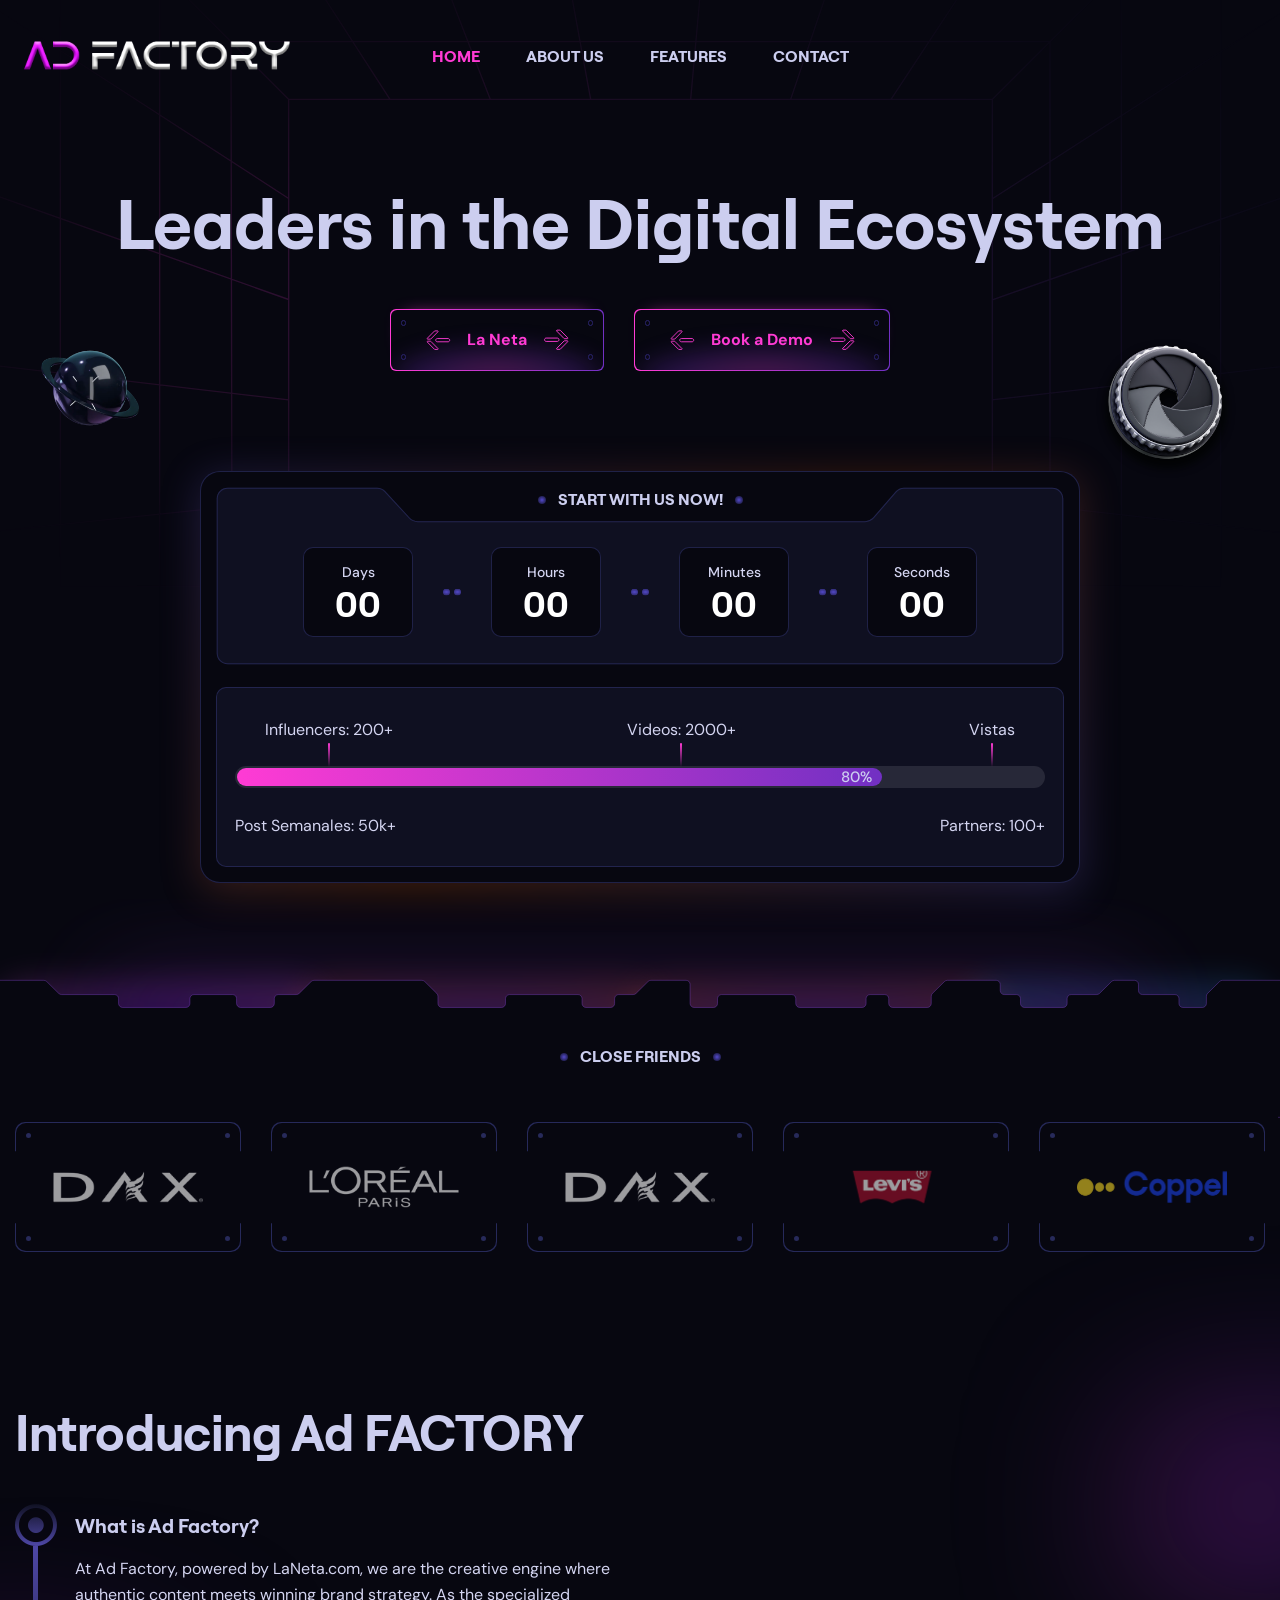
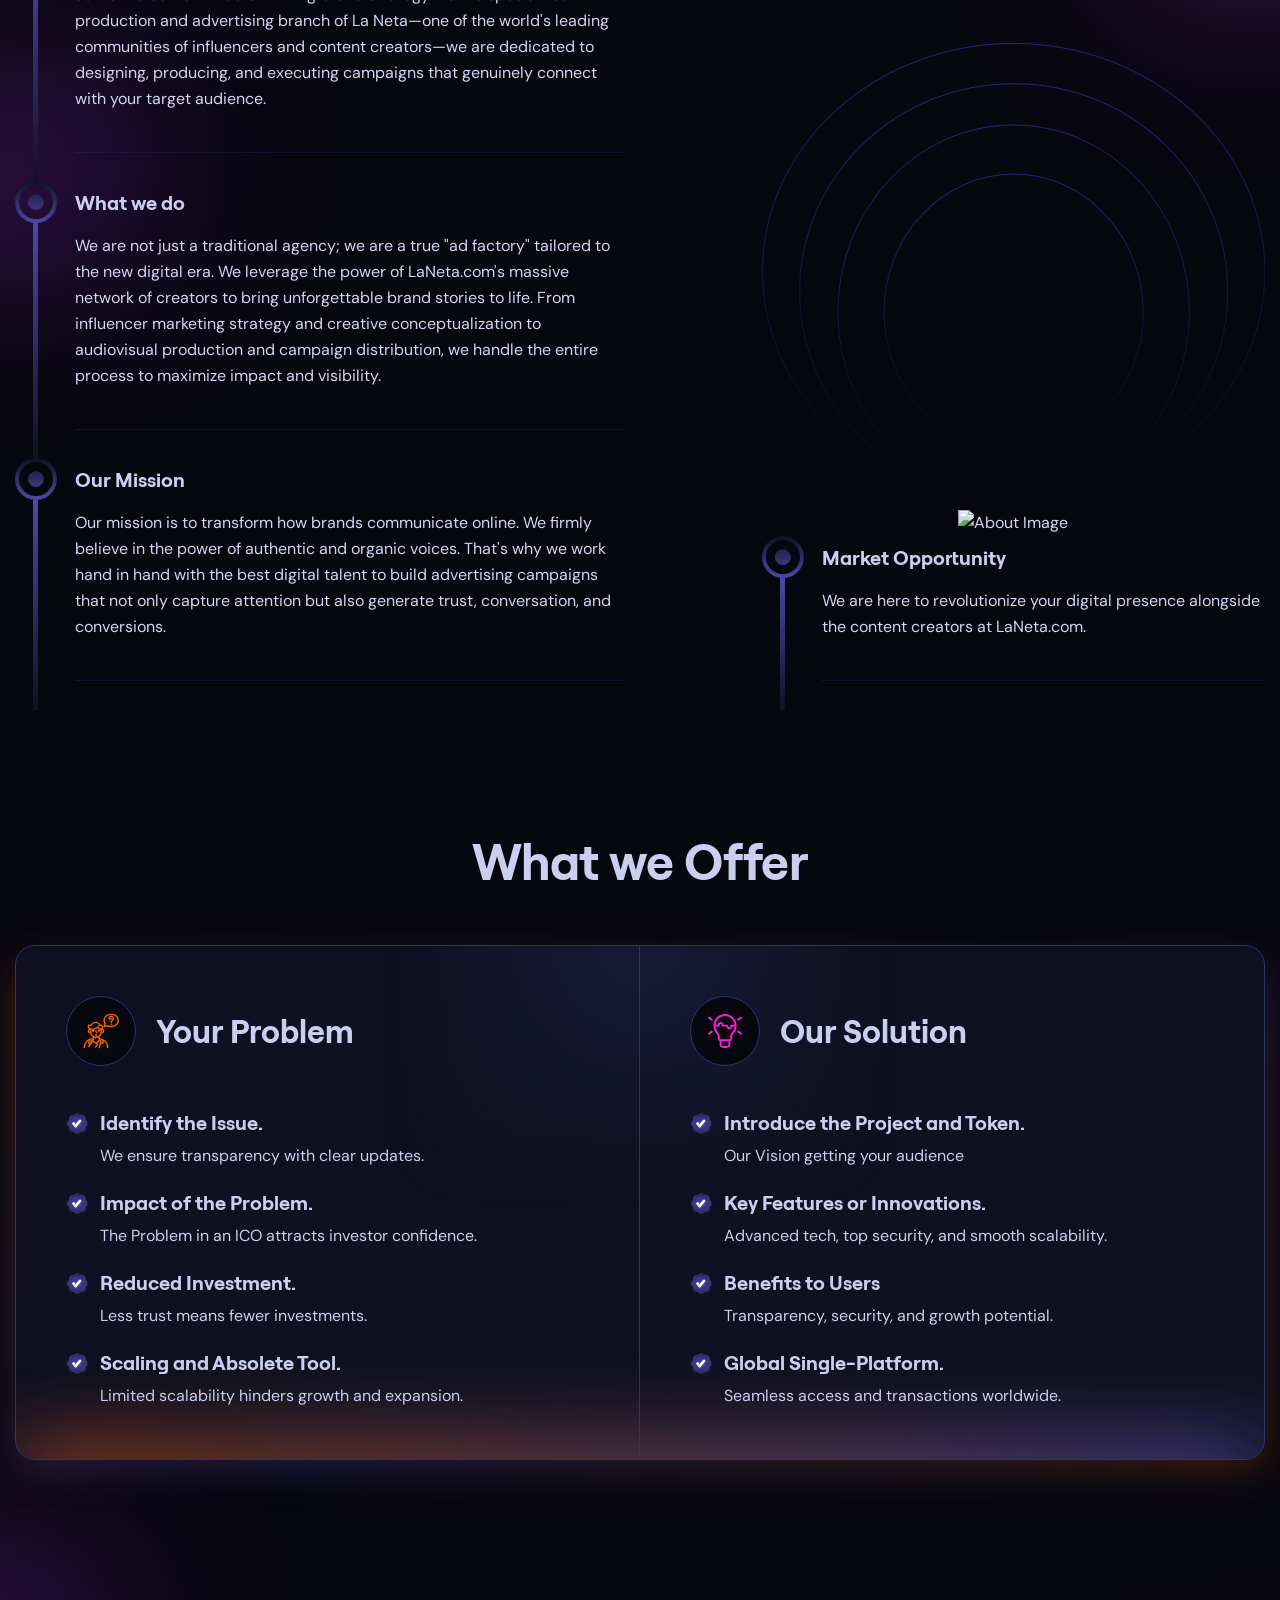
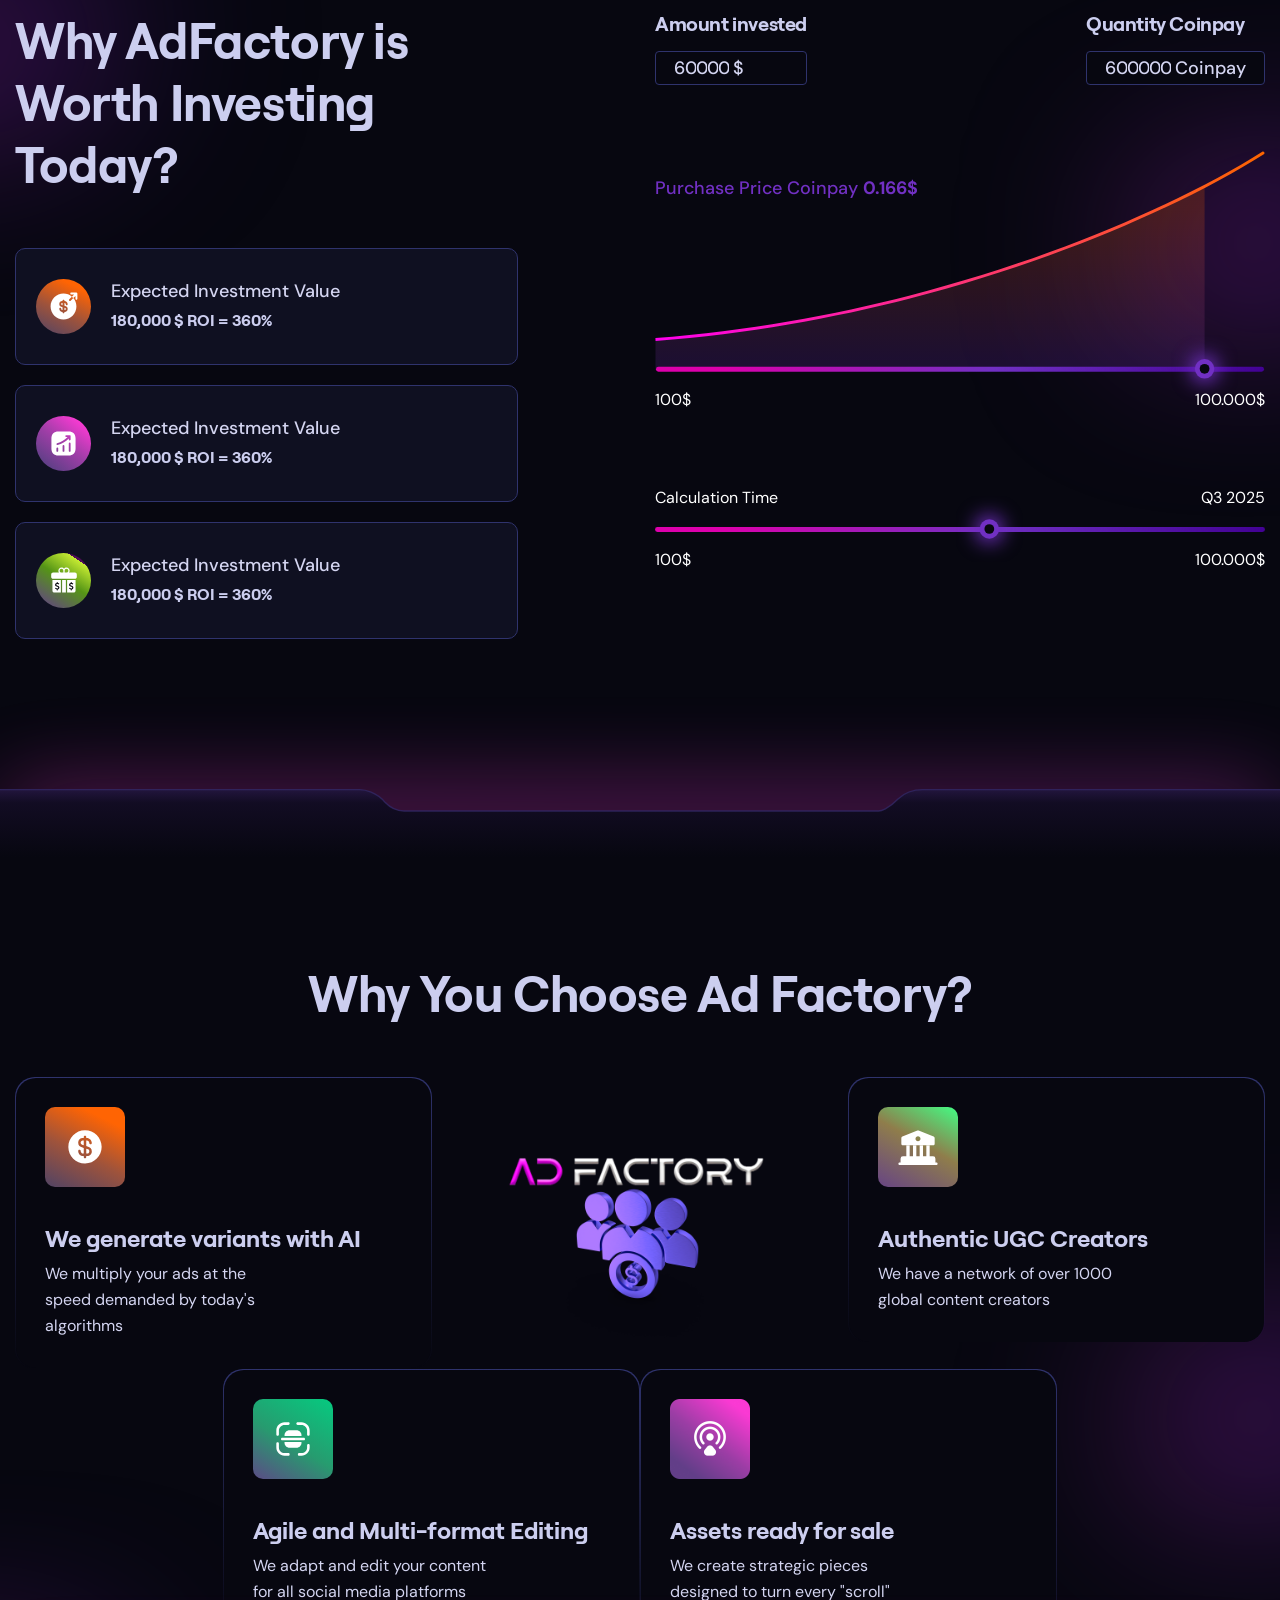
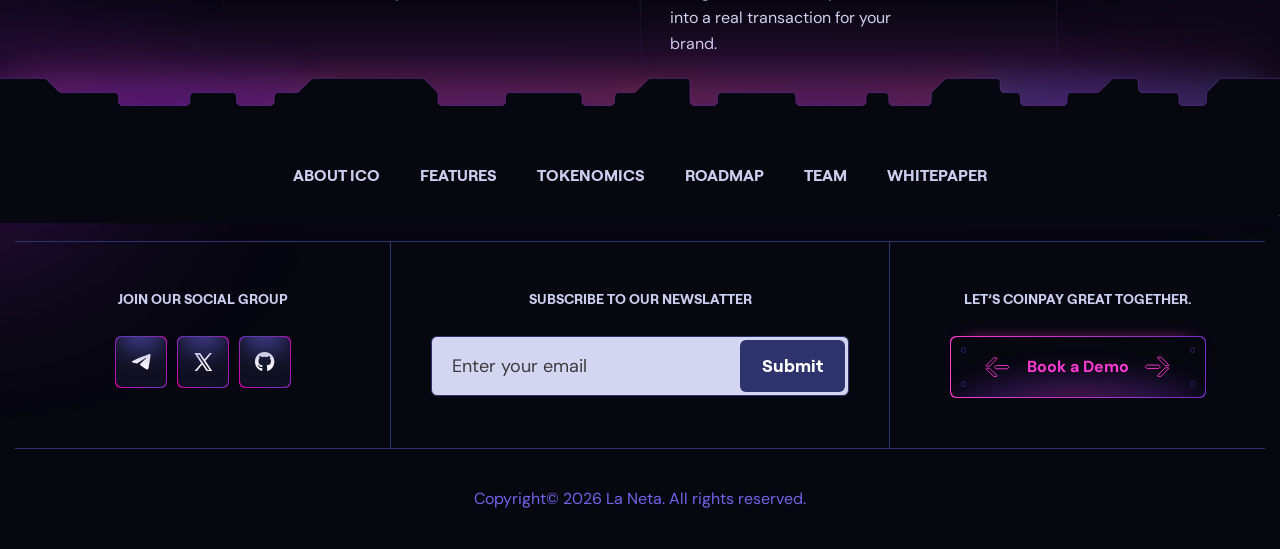
==== index.html @ 51dc80c8 "1.0.1" ====
<!doctype html>
<html lang="en">

<head>

  <meta charset="utf-8">
  <meta name="viewport" content="width=device-width, initial-scale=1, shrink-to-fit=no">
  <meta http-equiv="x-ua-compatible" content="ie=edge">
  <meta name="thumbnail" content="assets/images/ico_template_thumbnail.webp">
  <meta name="description" content="Coinpay - Site Template">
  <meta name="keywords" content="Crypto Currency Bootstrap Site Template">
  <meta name="author" content="xpressbuddy">

  <title>Ad Factory</title>
  <link rel="shortcut icon" href="assets/images/site_logo/favicon_2.svg">

  <!-- Fraimwork - CSS Include -->
  <link rel="stylesheet" type="text/css" href="assets/css/bootstrap.min.css">

  <!-- Icon Font - CSS Include -->
  <link rel="stylesheet" type="text/css" href="assets/css/fontawesome.css">

  <!-- Animation - CSS Include -->
  <link rel="stylesheet" type="text/css" href="assets/css/cursor.css">
  <link rel="stylesheet" type="text/css" href="assets/css/animate.min.css">
  <link rel="stylesheet" type="text/css" href="assets/css/aos.css">

  <!-- Carousel - CSS Include -->
  <link rel="stylesheet" type="text/css" href="assets/css/swiper-bundle.min.css">

  <!-- Video & Image Popup - CSS Include -->
  <link rel="stylesheet" type="text/css" href="assets/css/magnific-popup.min.css">

  <!-- Counter - CSS Include -->
  <link rel="stylesheet" type="text/css" href="assets/css/odometer.min.css">

  <!-- Custom - CSS Include -->
  <link rel="stylesheet" type="text/css" href="assets/css/style.css">

</head>


<body class="index_ico">

  <!-- Body Wrap - Start -->
  <div class="page_wrapper">

    <!-- Back To Top - Start -->
    <div class="backtotop">
      <a href="#" class="scroll">
        <i class="fa-solid fa-arrow-up"></i>
      </a>
    </div>
    <!-- Back To Top - End -->

    <!-- Preloader - Start -->
    <div id="preloader">
      <div class="line-1"></div>
      <div class="line-2"></div>
      <div class="line-3"></div>
      <div class="line-4"></div>
    </div>
    <!-- Preloader - End -->

    <!-- Site Header - Start
      ================================================== -->
    <header class="site_header">
      <div class="nav_wrapper">
        <div class="container">
          <div class="row align-items-center">
            <div class="col-lg-3 col-5 d-flex align-items-center">
              <div class="site_logo">
                <a class="site_link" href="index.html">
                  <img loading="lazy" src="assets/images/site_logo/logo.png" alt="ICO Site Logo">
                </a>
              </div>
            </div>
            <div class="col-lg-6 col-2">
              <nav class="main_menu navbar navbar-expand-lg">
                <div class="main_menu_inner collapse navbar-collapse justify-content-center" id="main_menu_dropdown">
                  <ul class="main_menu_list unordered_list text-uppercase">
                    <li class="dropdown active">
                      <a class="nav-link" href="#" id="homes_submenu" role="button" data-bs-toggle="dropdown"
                        aria-expanded="false">
                        <span class="nav_link_label" data-text="Home">Home</span>
                        <!--<span class="nav_link_icon">
                          <i class="fa-solid fa-angle-down"></i>
                        </span>-->
                      </a>
                      <!--<ul class="dropdown-menu" aria-labelledby="homes_submenu">
                        <li class="active">
                          <a class="dropdown-item" href="">
                            <span class="nav_link_label">Coinpay ICO</span>
                          </a>
                        </li>
                        <li>
                          <a class="dropdown-item" href="">
                            <span class="nav_link_label">Memecoin</span>
                          </a>
                        </li>
                        <li>
                          <a class="dropdown-item" href="">
                            <span class="nav_link_label">Pepecoin</span>
                          </a>
                        </li>
                      </ul>-->
                    </li>
                    <li>
                      <a class="nav-link scrollspy_btn" href="">
                        <span class="nav_link_label" data-text="About ICO">About US</span>
                      </a>
                    </li>
                    <li>
                      <a class="nav-link scrollspy_btn" href="">
                        <span class="nav_link_label" data-text="Features">Features</span>
                      </a>
                    </li>
                    <!--<li class="dropdown">
                      <a class="nav-link" href="#" id="help_submenu" role="button" data-bs-toggle="dropdown"
                        aria-expanded="false">
                        <span class="nav_link_label" data-text="Help">Help</span>
                        <span class="nav_link_icon">
                          <i class="fa-solid fa-angle-down"></i>
                        </span>
                      </a>
                      <ul class="dropdown-menu" aria-labelledby="help_submenu">
                        <li>
                          <a class="dropdown-item scrollspy_btn" href="">
                            <span class="nav_link_label">Roadmap</span>
                          </a>
                        </li>
                        <li class="dropdown">
                          <a class="dropdown-item" href="#" id="blog_submenu" role="button" data-bs-toggle="dropdown"
                            aria-expanded="false">
                            <span class="nav_link_label" data-text="Blog">Blog</span>
                            <span class="nav_link_icon">
                              <i class="fa-solid fa-angle-right"></i>
                            </span>
                          </a>
                          <ul class="dropdown-menu" aria-labelledby="blog_submenu">
                            <li>
                              <a class="dropdown-item" href="blog.html">
                                <span class="nav_link_label">Blogs</span>
                              </a>
                            </li>
                            <li>
                              <a class="dropdown-item" href="blog_details.html">
                                <span class="nav_link_label">Blog Details</span>
                              </a>
                            </li>
                          </ul>
                        </li>
                        <li>
                          <a class="dropdown-item" href="contact.html">
                            <span class="nav_link_label">Help Center</span>
                          </a>
                        </li>
                        <li class="dropdown">
                          <a class="dropdown-item" href="#" id="register_submenu" role="button"
                            data-bs-toggle="dropdown" aria-expanded="false">
                            <span class="nav_link_label" data-text="Blog">My Account</span>
                            <span class="nav_link_icon">
                              <i class="fa-solid fa-angle-right"></i>
                            </span>
                          </a>
                          <ul class="dropdown-menu" aria-labelledby="register_submenu">
                            <li>
                              <a class="dropdown-item" href="sign_in.html">
                                <span class="nav_link_label">Sign In</span>
                              </a>
                            </li>
                            <li>
                              <a class="dropdown-item" href="sign_up.html">
                                <span class="nav_link_label">Sign Up</span>
                              </a>
                            </li>
                          </ul>
                        </li>
                      </ul>
                    </li>-->
                    <li>
                      <a class="nav-link" href="">
                        <span class="nav_link_label" data-text="Contact">Contact</span>
                      </a>
                    </li>
                  </ul>
                </div>
              </nav>
            </div>
            <div class="col-lg-3 col-5">
              <ul class="btns_group unordered_list p-0 justify-content-end">
                <li class="d-lg-none">
                  <button class="mobile_menu_btn" type="button" data-bs-toggle="collapse"
                    data-bs-target="#main_menu_dropdown" aria-expanded="false" aria-label="Toggle navigation">
                    <i class="far fa-bars"></i>
                  </button>
                </li>
                <li>
                <!--<a class="ico_btn_outline" href="sign_in.html">
                    <span class="btn_icon">
                      <i class="fa-solid fa-user"></i>
                    </span>
                    <span class="btn_label">Login</span>
                  </a>-->
                </li>
              </ul>
            </div>
          </div>
        </div>
      </div>
    </header>
    <!-- Site Header - End
      ================================================== -->

    <!-- Main Body - Start
      ================================================== -->
    <main class="page_content">

      <!-- Hero Section - Start
        ================================================== -->
      <section class="ico_hero_section section_decoration text-center"
        style="background-image: url('assets/images/shapes/shape_net_ico_hero_section_bg.svg');">
        <div class="container">
          <h1 class="hero_title" data-aos="fade-up" data-aos-duration="800">

            Leaders in the Digital Ecosystem
          </h1>
          <ul class="btns_group unordered_list justify-content-center p-0" data-aos="fade-up" data-aos-duration="800"
            data-aos-delay="100">
            <li>
              <a class="ico_creative_btn" href="#!">
                <span class="btn_wrapper">
                  <span class="btn_icon_left">
                    <small class="dot_top"></small>
                    <small class="dot_bottom"></small>
                    <svg class="icon_arrow_left" viewBox="0 0 28 23" xmlns="http://www.w3.org/2000/svg">
                      <path
                        d="M13.4106 20.8083L5.36673 12.6878C5.26033 12.5804 5.11542 12.52 4.96423 12.52H1.84503C1.34158 12.52 1.08822 13.1276 1.44252 13.4852L9.48642 21.6057C9.59281 21.7131 9.73773 21.7736 9.88892 21.7736H13.0081C13.5116 21.7736 13.7649 21.166 13.4106 20.8083Z" />
                      <path
                        d="M12.6803 9.57324H24.71C25.7116 9.57324 26.5234 10.3851 26.5234 11.3866C26.5234 12.3882 25.7116 13.2 24.71 13.2H12.6803C11.6788 13.2 10.8669 12.3882 10.8669 11.3866C10.8669 10.3851 11.6788 9.57324 12.6803 9.57324Z" />
                      <path
                        d="M1.44252 9.28834L9.48641 1.16784C9.59281 1.06043 9.73772 1 9.88891 1H13.0081C13.5116 1 13.7649 1.60758 13.4106 1.96525L5.36672 10.0858C5.26033 10.1932 5.11541 10.2536 4.96422 10.2536H1.84502C1.34158 10.2536 1.08822 9.64601 1.44252 9.28834Z" />
                    </svg>
                  </span>
                  <span class="btn_label">La Neta</span>
                  <span class="btn_icon_right">
                    <small class="dot_top"></small>
                    <small class="dot_bottom"></small>
                    <svg class="icon_arrow_right" viewBox="0 0 27 23" xmlns="http://www.w3.org/2000/svg">
                      <path
                        d="M13.6558 2.19168L21.6997 10.3122C21.8061 10.4196 21.951 10.48 22.1022 10.48H25.2214C25.7248 10.48 25.9782 9.87238 25.6239 9.51478L17.58 1.39428C17.4736 1.28688 17.3287 1.22638 17.1775 1.22638H14.0583C13.5548 1.22638 13.3015 1.83398 13.6558 2.19168Z" />
                      <path
                        d="M14.3861 13.4268H2.35637C1.35486 13.4268 0.542969 12.6149 0.542969 11.6134C0.542969 10.6118 1.35486 9.79996 2.35637 9.79996H14.3861C15.3876 9.79996 16.1995 10.6118 16.1995 11.6134C16.1995 12.6149 15.3876 13.4268 14.3861 13.4268Z" />
                      <path
                        d="M25.6239 13.7117L17.58 21.8322C17.4736 21.9396 17.3287 22 17.1775 22H14.0583C13.5548 22 13.3015 21.3924 13.6558 21.0347L21.6997 12.9142C21.8061 12.8068 21.951 12.7464 22.1022 12.7464H25.2214C25.7248 12.7464 25.9782 13.354 25.6239 13.7117Z" />
                    </svg>
                  </span>
                </span>
              </a>
            </li>
            <li>
              <a class="ico_creative_btn" href="#!">
                <span class="btn_wrapper">
                  <span class="btn_icon_left">
                    <small class="dot_top"></small>
                    <small class="dot_bottom"></small>
                    <svg class="icon_arrow_left" viewBox="0 0 28 23" xmlns="http://www.w3.org/2000/svg">
                      <path
                        d="M13.4106 20.8083L5.36673 12.6878C5.26033 12.5804 5.11542 12.52 4.96423 12.52H1.84503C1.34158 12.52 1.08822 13.1276 1.44252 13.4852L9.48642 21.6057C9.59281 21.7131 9.73773 21.7736 9.88892 21.7736H13.0081C13.5116 21.7736 13.7649 21.166 13.4106 20.8083Z" />
                      <path
                        d="M12.6803 9.57324H24.71C25.7116 9.57324 26.5234 10.3851 26.5234 11.3866C26.5234 12.3882 25.7116 13.2 24.71 13.2H12.6803C11.6788 13.2 10.8669 12.3882 10.8669 11.3866C10.8669 10.3851 11.6788 9.57324 12.6803 9.57324Z" />
                      <path
                        d="M1.44252 9.28834L9.48641 1.16784C9.59281 1.06043 9.73772 1 9.88891 1H13.0081C13.5116 1 13.7649 1.60758 13.4106 1.96525L5.36672 10.0858C5.26033 10.1932 5.11541 10.2536 4.96422 10.2536H1.84502C1.34158 10.2536 1.08822 9.64601 1.44252 9.28834Z" />
                    </svg>
                  </span>
                  <span class="btn_label">Book a Demo</span>
                  <span class="btn_icon_right">
                    <small class="dot_top"></small>
                    <small class="dot_bottom"></small>
                    <svg class="icon_arrow_right" viewBox="0 0 27 23" xmlns="http://www.w3.org/2000/svg">
                      <path
                        d="M13.6558 2.19168L21.6997 10.3122C21.8061 10.4196 21.951 10.48 22.1022 10.48H25.2214C25.7248 10.48 25.9782 9.87238 25.6239 9.51478L17.58 1.39428C17.4736 1.28688 17.3287 1.22638 17.1775 1.22638H14.0583C13.5548 1.22638 13.3015 1.83398 13.6558 2.19168Z" />
                      <path
                        d="M14.3861 13.4268H2.35637C1.35486 13.4268 0.542969 12.6149 0.542969 11.6134C0.542969 10.6118 1.35486 9.79996 2.35637 9.79996H14.3861C15.3876 9.79996 16.1995 10.6118 16.1995 11.6134C16.1995 12.6149 15.3876 13.4268 14.3861 13.4268Z" />
                      <path
                        d="M25.6239 13.7117L17.58 21.8322C17.4736 21.9396 17.3287 22 17.1775 22H14.0583C13.5548 22 13.3015 21.3924 13.6558 21.0347L21.6997 12.9142C21.8061 12.8068 21.951 12.7464 22.1022 12.7464H25.2214C25.7248 12.7464 25.9782 13.354 25.6239 13.7117Z" />
                    </svg>
                  </span>
                </span>
              </a>
            </li>
          </ul>
          <div data-aos="fade-up" data-aos-duration="600" data-aos-delay="200">
            <div class="ico_countdown_progress_box">
              <div class="ico_heading_block text-center mb-0">
                <h2 class="highlight_title mb-0">
                  Start with us now!
                </h2>
              </div>
              <ul class="countdown_timer_block unordered_list justify-content-center" data-countdown="2026/3/31"
                style="background-image: url('assets/images/shapes/shape_bg_ico_countdown.svg')"></ul>
              <div class="ico_progress">
                <ul class="progress_range_step unordered_list justify-content-between">
                  <li>Influencers: 200+</li>
                  <li>Videos: 2000+</li>
                  <li>Vistas</li>
                </ul>
                <div class="progress">
                  <div class="progress-bar" role="progressbar" aria-valuenow="80" aria-valuemin="0" aria-valuemax="100">
                  </div>
                </div>
                <ul class="progress_value unordered_list justify-content-between">
                  <li>Post Semanales: 50k+</li>
                  <li>Partners: 100+</li>
                </ul>
              </div>
            </div>
          </div>
        </div>
        <div class="shape_bottom">
          <img src="assets/images/shapes/shape_ico_hero_section_bottom.svg" alt="Bottom Line Shape">
        </div>
        <div class="decoration_item shape_globe">
          <img src="assets/images/shapes/shape_globe.webp" alt="Shape Globe">
        </div>
        <div class="decoration_item shape_coin">
          <img src="assets/images/shapes/shape_coin2.png" alt="Shape Coin">
        </div>
      </section>
      <!-- Hero Section - End
        ================================================== -->

      <!-- Partner Section - Start
        ================================================== -->
      <section class="partner_section">
        <div class="container">
          <div class="ico_heading_block text-center">
            <h2 class="highlight_title mb-0" data-aos="fade-up" data-aos-duration="600">
              CLOSE FRIENDS
            </h2>
          </div>

          <div class="partner_logo_carousel z-2 position-relative" data-aos="fade-up" data-aos-duration="600"
            data-aos-delay="200">
            <div class="swiper-wrapper">
              <div class="swiper-slide">
                <div class="ico_partner_logo">
                  <a class="logo_wrap" href="#!">
                    <img src="assets/images/partners/partner_logo_1.svg" alt="Partner Logo">
                    <span class="dot_1"></span>
                    <span class="dot_2"></span>
                    <span class="dot_3"></span>
                    <span class="dot_4"></span>
                  </a>
                </div>
              </div>
              <div class="swiper-slide">
                <div class="ico_partner_logo">
                  <a class="logo_wrap" href="#!">
                    <img src="assets/images/partners/partner_logo_2.svg" alt="Partner Logo">
                    <span class="dot_1"></span>
                    <span class="dot_2"></span>
                    <span class="dot_3"></span>
                    <span class="dot_4"></span>
                  </a>
                </div>
              </div>
              <div class="swiper-slide">
                <div class="ico_partner_logo">
                  <a class="logo_wrap" href="#!">
                    <img src="assets/images/partners/partner_logo_3.svg" alt="Partner Logo">
                    <span class="dot_1"></span>
                    <span class="dot_2"></span>
                    <span class="dot_3"></span>
                    <span class="dot_4"></span>
                  </a>
                </div>
              </div>
              <div class="swiper-slide">
                <div class="ico_partner_logo">
                  <a class="logo_wrap" href="#!">
                    <img src="assets/images/partners/partner_logo_4.svg" alt="Partner Logo">
                    <span class="dot_1"></span>
                    <span class="dot_2"></span>
                    <span class="dot_3"></span>
                    <span class="dot_4"></span>
                  </a>
                </div>
              </div>
              <div class="swiper-slide">
                <div class="ico_partner_logo">
                  <a class="logo_wrap" href="#!">
                    <img src="assets/images/partners/partner_logo_5.svg" alt="Partner Logo">
                    <span class="dot_1"></span>
                    <span class="dot_2"></span>
                    <span class="dot_3"></span>
                    <span class="dot_4"></span>
                  </a>
                </div>
              </div>
              <div class="swiper-slide">
                <div class="ico_partner_logo">
                  <a class="logo_wrap" href="#!">
                    <img src="assets/images/partners/partner_logo_6.svg" alt="Partner Logo">
                    <span class="dot_1"></span>
                    <span class="dot_2"></span>
                    <span class="dot_3"></span>
                    <span class="dot_4"></span>
                  </a>
                </div>
              </div>
              <div class="swiper-slide">
                <div class="ico_partner_logo">
                  <a class="logo_wrap" href="#!">
                    <img src="assets/images/partners/partner_logo_7.svg" alt="Partner Logo">
                    <span class="dot_1"></span>
                    <span class="dot_2"></span>
                    <span class="dot_3"></span>
                    <span class="dot_4"></span>
                  </a>
                </div>
              </div>
              <div class="swiper-slide">
                <div class="ico_partner_logo">
                  <a class="logo_wrap" href="#!">
                    <img src="assets/images/partners/partner_logo_1.svg" alt="Partner Logo">
                    <span class="dot_1"></span>
                    <span class="dot_2"></span>
                    <span class="dot_3"></span>
                    <span class="dot_4"></span>
                  </a>
                </div>
              </div>
              <div class="swiper-slide">
                <div class="ico_partner_logo">
                  <a class="logo_wrap" href="#!">
                    <img src="assets/images/partners/partner_logo_2.svg" alt="Partner Logo">
                    <span class="dot_1"></span>
                    <span class="dot_2"></span>
                    <span class="dot_3"></span>
                    <span class="dot_4"></span>
                  </a>
                </div>
              </div>
              <div class="swiper-slide">
                <div class="ico_partner_logo">
                  <a class="logo_wrap" href="#!">
                    <img src="assets/images/partners/partner_logo_3.svg" alt="Partner Logo">
                    <span class="dot_1"></span>
                    <span class="dot_2"></span>
                    <span class="dot_3"></span>
                    <span class="dot_4"></span>
                  </a>
                </div>
              </div>
              <div class="swiper-slide">
                <div class="ico_partner_logo">
                  <a class="logo_wrap" href="#!">
                    <img src="assets/images/partners/partner_logo_4.svg" alt="Partner Logo">
                    <span class="dot_1"></span>
                    <span class="dot_2"></span>
                    <span class="dot_3"></span>
                    <span class="dot_4"></span>
                  </a>
                </div>
              </div>
              <div class="swiper-slide">
                <div class="ico_partner_logo">
                  <a class="logo_wrap" href="#!">
                    <img src="assets/images/partners/partner_logo_5.svg" alt="Partner Logo">
                    <span class="dot_1"></span>
                    <span class="dot_2"></span>
                    <span class="dot_3"></span>
                    <span class="dot_4"></span>
                  </a>
                </div>
              </div>
              <div class="swiper-slide">
                <div class="ico_partner_logo">
                  <a class="logo_wrap" href="#!">
                    <img src="assets/images/partners/partner_logo_6.svg" alt="Partner Logo">
                    <span class="dot_1"></span>
                    <span class="dot_2"></span>
                    <span class="dot_3"></span>
                    <span class="dot_4"></span>
                  </a>
                </div>
              </div>
              <div class="swiper-slide">
                <div class="ico_partner_logo">
                  <a class="logo_wrap" href="#!">
                    <img src="assets/images/partners/partner_logo_7.svg" alt="Partner Logo">
                    <span class="dot_1"></span>
                    <span class="dot_2"></span>
                    <span class="dot_3"></span>
                    <span class="dot_4"></span>
                  </a>
                </div>
              </div>
              <div class="swiper-slide">
                <div class="ico_partner_logo">
                  <a class="logo_wrap" href="#!">
                    <img src="assets/images/partners/partner_logo_2.svg" alt="Partner Logo">
                    <span class="dot_1"></span>
                    <span class="dot_2"></span>
                    <span class="dot_3"></span>
                    <span class="dot_4"></span>
                  </a>
                </div>
              </div>
            </div>
          </div>
        </div>
      </section>
      <!-- Partner Section - End
        ================================================== -->

      <!-- About Section - Start
        ================================================== -->
      <section id="id_ico_about_section" class="ico_about_section section_space pb-0 section_decoration">
        <div class="container">
          <div class="row justify-content-lg-between">
            <div class="col-lg-6">
              <div class="ico_heading_block" data-aos="fade-up" data-aos-duration="600">
                <h2 class="heading_text mb-0">
                  Introducing Ad FACTORY
                </h2>
              </div>
              <ul class="about_ico_block unordered_list_block">
                <li data-aos="fade-up" data-aos-duration="600" data-aos-delay="100">
                  <h3 class="title_text">
                    What is Ad Factory?
                  </h3>
                  <p class="info_description mb-0">
                    At Ad Factory, powered by LaNeta.com, we are the creative engine where authentic content meets
                    winning brand strategy. As the specialized production and advertising branch of La Neta—one of the
                    world's leading communities of influencers and content creators—we are dedicated to designing,
                    producing, and executing campaigns that genuinely connect with your target audience.
                  </p>
                </li>
                <li data-aos="fade-up" data-aos-duration="600" data-aos-delay="200">
                  <h3 class="title_text">
                    What we do
                  </h3>
                  <p class="info_description mb-0">
                    We are not just a traditional agency; we are a true "ad factory" tailored to the new digital era. We
                    leverage the power of LaNeta.com's massive network of creators to bring unforgettable brand stories
                    to life. From influencer marketing strategy and creative conceptualization to audiovisual production
                    and campaign distribution, we handle the entire process to maximize impact and visibility.
                  </p>
                </li>
                <li data-aos="fade-up" data-aos-duration="600" data-aos-delay="300">
                  <h3 class="title_text">
                    Our Mission
                  </h3>
                  <p class="info_description mb-0">
                    Our mission is to transform how brands communicate online. We firmly believe in the power of
                    authentic and organic voices. That's why we work hand in hand with the best digital talent to build
                    advertising campaigns that not only capture attention but also generate trust, conversation, and
                    conversions.
                  </p>
                </li>
              </ul>
            </div>
            <div class="col-lg-5 d-lg-flex flex-lg-column-reverse">
              <ul class="about_ico_block unordered_list_block">
                <li data-aos="fade-up" data-aos-duration="600" data-aos-delay="100">
                  <h3 class="title_text">
                    Market Opportunity
                  </h3>
                  <p class="info_description mb-0">
                    We are here to revolutionize your digital presence alongside the content creators at LaNeta.com.
                  </p>
                </li>
              </ul>
              <div class="ico_about_image text-center">
                <div class="ripple_shape mb-lg-5">
                  <svg viewBox="0 0 501 455" fill="none" xmlns="http://www.w3.org/2000/svg">
                    <path
                      d="M500.5 227.5C500.5 352.824 388.618 454.5 250.5 454.5C112.382 454.5 0.5 352.824 0.5 227.5C0.5 102.176 112.382 0.5 250.5 0.5C388.618 0.5 500.5 102.176 500.5 227.5Z"
                      stroke="url(#sro_paint0)" />
                    <path
                      d="M463.5 247.5C463.5 361.81 368.15 454.5 250.5 454.5C132.85 454.5 37.5 361.81 37.5 247.5C37.5 133.19 132.85 40.5 250.5 40.5C368.15 40.5 463.5 133.19 463.5 247.5Z"
                      stroke="url(#sro_paint1)" />
                    <path
                      d="M425.5 268C425.5 371.031 347.12 454.5 250.5 454.5C153.88 454.5 75.5 371.031 75.5 268C75.5 164.969 153.88 81.5 250.5 81.5C347.12 81.5 425.5 164.969 425.5 268Z"
                      stroke="url(#sro_paint2)" />
                    <path
                      d="M379.5 268C379.5 343.97 321.715 405.5 250.5 405.5C179.285 405.5 121.5 343.97 121.5 268C121.5 192.03 179.285 130.5 250.5 130.5C321.715 130.5 379.5 192.03 379.5 268Z"
                      stroke="url(#sro_paint3)" />
                    <defs>
                      <linearGradient id="sro_paint0" x1="250.5" y1="0" x2="250.5" y2="455"
                        gradientUnits="userSpaceOnUse">
                        <stop offset="0" stop-color="#2A246D" />
                        <stop offset="1" stop-color="#2A246D" stop-opacity="0" />
                      </linearGradient>
                      <linearGradient id="sro_paint1" x1="250.5" y1="40" x2="250.5" y2="455"
                        gradientUnits="userSpaceOnUse">
                        <stop offset="0" stop-color="#2A246D" />
                        <stop offset="1" stop-color="#2A246D" stop-opacity="0" />
                      </linearGradient>
                      <linearGradient id="sro_paint2" x1="250.5" y1="81" x2="250.5" y2="455"
                        gradientUnits="userSpaceOnUse">
                        <stop offset="0" stop-color="#2A246D" />
                        <stop offset="1" stop-color="#2A246D" stop-opacity="0" />
                      </linearGradient>
                      <linearGradient id="sro_paint3" x1="250.5" y1="130" x2="250.5" y2="406"
                        gradientUnits="userSpaceOnUse">
                        <stop offset="0" stop-color="#2A246D" />
                        <stop offset="1" stop-color="#2A246D" stop-opacity="0" />
                      </linearGradient>
                    </defs>
                  </svg>
                </div>
                <div class="coin_image">
                  <img src="assets/images/about/about_image.svg" alt="About Image">
                </div>
              </div>
            </div>
          </div>
        </div>
        <div class="decoration_item shape_shadow_1">
          <img src="assets/images/shapes/shape_poligon.svg" alt="Shape Color Shadow">
        </div>
        <div class="decoration_item shape_shadow_2">
          <img src="assets/images/shapes/shape_poligon.svg" alt="Shape Color Shadow">
        </div>
      </section>
      <!-- About Section - End
        ================================================== -->

      <!-- Problem and Solution Section - Start
        ================================================== -->
      <section class="problem_solution_section section_space pb-0">
        <div class="container">
          <div class="ico_heading_block text-center" data-aos="fade-up" data-aos-duration="600">
            <h2 class="heading_text mb-0">
              What we Offer
            </h2>
          </div>
          <div class="ico_problem_solution_table" data-aos="fade-up" data-aos-duration="600" data-aos-delay="100">
            <div class="column_wrapper">
              <div class="column_problem">
                <h3 class="heading_text">
                  <span class="icon">
                    <img src="assets/icons/icon_man_question.svg" alt="Icon Man With Question">
                  </span>
                  <span class="text">Your Problem</span>
                </h3>
                <ul class="iconlist_block unordered_list_block">
                  <li>
                    <span class="iconlist_icon">
                      <img src="assets/icons/icon_check.svg" alt="Icon Check">
                    </span>
                    <span class="iconlist_label">
                      Identify the Issue.
                      <small class="iconlist_info">
                        We ensure transparency with clear updates.
                      </small>
                    </span>
                  </li>
                  <li>
                    <span class="iconlist_icon">
                      <img src="assets/icons/icon_check.svg" alt="Icon Check">
                    </span>
                    <span class="iconlist_label">
                      Impact of the Problem.
                      <small class="iconlist_info">
                        The Problem in an ICO attracts investor confidence.
                      </small>
                    </span>
                  </li>
                  <li>
                    <span class="iconlist_icon">
                      <img src="assets/icons/icon_check.svg" alt="Icon Check">
                    </span>
                    <span class="iconlist_label">
                      Reduced Investment.
                      <small class="iconlist_info">
                        Less trust means fewer investments.
                      </small>
                    </span>
                  </li>
                  <li>
                    <span class="iconlist_icon">
                      <img src="assets/icons/icon_check.svg" alt="Icon Check">
                    </span>
                    <span class="iconlist_label">
                      Scaling and Absolete Tool.
                      <small class="iconlist_info">
                        Limited scalability hinders growth and expansion.
                      </small>
                    </span>
                  </li>
                </ul>
              </div>
              <div class="column_solution">
                <h3 class="heading_text">
                  <span class="icon">
                    <img src="assets/icons/icon_bulb.svg" alt="Icon Bulb">
                  </span>
                  <span class="text">Our Solution</span>
                </h3>
                <ul class="iconlist_block unordered_list_block">
                  <li>
                    <span class="iconlist_icon">
                      <img src="assets/icons/icon_check.svg" alt="Icon Check">
                    </span>
                    <span class="iconlist_label">
                      Introduce the Project and Token.
                      <small class="iconlist_info">
                        Our Vision getting your audience
                      </small>
                    </span>
                  </li>
                  <li>
                    <span class="iconlist_icon">
                      <img src="assets/icons/icon_check.svg" alt="Icon Check">
                    </span>
                    <span class="iconlist_label">
                      Key Features or Innovations.
                      <small class="iconlist_info">
                        Advanced tech, top security, and smooth scalability.
                      </small>
                    </span>
                  </li>
                  <li>
                    <span class="iconlist_icon">
                      <img src="assets/icons/icon_check.svg" alt="Icon Check">
                    </span>
                    <span class="iconlist_label">
                      Benefits to Users
                      <small class="iconlist_info">
                        Transparency, security, and growth potential.
                      </small>
                    </span>
                  </li>
                  <li>
                    <span class="iconlist_icon">
                      <img src="assets/icons/icon_check.svg" alt="Icon Check">
                    </span>
                    <span class="iconlist_label">
                      Global Single-Platform.
                      <small class="iconlist_info">
                        Seamless access and transactions worldwide.
                      </small>
                    </span>
                  </li>
                </ul>
              </div>
            </div>
          </div>
        </div>
      </section>
      <!-- Problem and Solution Section - End
        ================================================== -->

      <!-- Ico Feature Section - Start
        ================================================== -->
      <section class="ico_feature_section section_space section_decoration">
        <div class="container">
          <div class="row justify-content-lg-between">
            <div class="col-lg-5">
              <div class="ico_heading_block" data-aos="fade-up" data-aos-duration="600">
                <h2 class="heading_text mb-0">
                  Why AdFactory is Worth Investing Today?
                </h2>
              </div>
              <ul class="ico_features_group unordered_list_block">
                <li data-aos="fade-up" data-aos-duration="600" data-aos-delay="100">
                  <div class="ico_iconbox_icon_left">
                    <div class="iconbox_icon">
                      <img src="assets/icons/icon_dollar.svg" alt="Icon Dollar">
                    </div>
                    <div class="iconbox_info">
                      <h3 class="iconbox_title">Expected Investment Value</h3>
                      <p class="iconbox_description mb-0">180,000 $ ROI = 360%</p>
                    </div>
                  </div>
                </li>
                <li data-aos="fade-up" data-aos-duration="600" data-aos-delay="200">
                  <div class="ico_iconbox_icon_left">
                    <div class="iconbox_icon">
                      <img src="assets/icons/icon_chart.svg" alt="Icon Chart">
                    </div>
                    <div class="iconbox_info">
                      <h3 class="iconbox_title">Expected Investment Value</h3>
                      <p class="iconbox_description mb-0">180,000 $ ROI = 360%</p>
                    </div>
                  </div>
                </li>
                <li data-aos="fade-up" data-aos-duration="600" data-aos-delay="300">
                  <div class="ico_iconbox_icon_left">
                    <div class="iconbox_icon">
                      <img src="assets/icons/icon_gift.svg" alt="Icon Gift">
                    </div>
                    <div class="iconbox_info">
                      <h3 class="iconbox_title">Expected Investment Value</h3>
                      <p class="iconbox_description mb-0">180,000 $ ROI = 360%</p>
                    </div>
                  </div>
                </li>
              </ul>
            </div>
            <div class="col-lg-6">
              <ul class="ico_investment_value unordered_list justify-content-md-between" data-aos="fade-up"
                data-aos-duration="600">
                <li>
                  <h4 class="heading_text">Amount invested</h4>
                  <div class="investment_value">
                    <span class="odometer" data-count="60000">0</span>
                    <span>$</span>
                  </div>
                </li>
                <li>
                  <h4 class="heading_text">Quantity Coinpay</h4>
                  <div class="investment_value">
                    <span class="odometer" data-count="600000">0</span>
                    <span>Coinpay</span>
                  </div>
                </li>
              </ul>

              <div class="ico_coin_purchase_price" data-aos="fade-up" data-aos-duration="600" data-aos-delay="100">
                <p class="purchase_price_rate mb-0 text-secondary">
                  Purchase Price Coinpay <strong>0.166$</strong>
                </p>
                <div class="chart_image">
                  <img src="assets/images/shapes/shape_chart.svg" alt="Shape Chart">
                </div>
                <div class="live_values">
                  <span>100$</span>
                  <span>100.000$</span>
                </div>
              </div>

              <div class="ico_calculation_range" data-aos="fade-up" data-aos-duration="600" data-aos-delay="200">
                <div class="live_values">
                  <span>Calculation Time</span>
                  <span>Q3 2025</span>
                </div>
                <div class="range_image">
                  <img src="assets/images/shapes/shape_range.svg" alt="Shape Range">
                </div>
                <div class="live_values">
                  <span>100$</span>
                  <span>100.000$</span>
                </div>
              </div>
            </div>
          </div>
        </div>
        <div class="decoration_item shape_shadow_1">
          <img src="assets/images/shapes/shape_poligon.svg" alt="Shape Color Shadow">
        </div>
        <div class="decoration_item shape_shadow_2">
          <img src="assets/images/shapes/shape_poligon.svg" alt="Shape Color Shadow">
        </div>
      </section>
      <!-- Ico Feature Section - End
        ================================================== -->

      <!-- Service Section - Start
        ================================================== -->
      <section id="id_ico_service_section"
        class="ico_service_section section_space pb-0 section_decoration section_shadow_top">
        <div class="decoration_item shape_divider_1">
          <img src="assets/images/shapes/shape_section_divider_1.svg" alt="Shape Divider">
        </div>
        <div class="container">
          <div class="ico_heading_block text-center mt-lg-4" data-aos="fade-up" data-aos-duration="600">
            <h2 class="heading_text mb-0">
              Why You Choose Ad Factory?
            </h2>
          </div>
          <div class="row m-lg-0 justify-content-center">
            <div class="col-lg-4 p-lg-0" data-aos="fade-up" data-aos-duration="600" data-aos-delay="100">
              <div class="ico_service_image">
                <img src="assets/images/services/ico_service_image.webp.png" alt="ICO Service Icon">
              </div>
            </div>
            <div class="col-lg-4 p-lg-0 order-lg-first" data-aos="fade-up" data-aos-duration="600" data-aos-delay="200">
              <div class="ico_iconbox_block">
                <div class="iconbox_icon">
                  <img src="assets/icons/icon_dollar_2.svg" alt="Icon Dollar">
                </div>
                <div class="iconbox_info">
                  <h3 class="iconbox_title">
                    We generate variants with AI
                  </h3>
                  <p class="iconbox_description mb-0">
                    We multiply your ads at the speed demanded by today's algorithms
                  </p>
                </div>
              </div>
            </div>
            <div class="col-lg-4 p-lg-0" data-aos="fade-up" data-aos-duration="600" data-aos-delay="300">
              <div class="ico_iconbox_block">
                <div class="iconbox_icon">
                  <img src="assets/icons/icon_bank_building.svg" alt="Icon Bank Building">
                </div>
                <div class="iconbox_info">
                  <h3 class="iconbox_title">
                    Authentic UGC Creators
                  </h3>
                  <p class="iconbox_description mb-0">
                    We have a network of over 1000 global content creators
                  </p>
                </div>
              </div>
            </div>
            <div class="col-lg-4 p-lg-0" data-aos="fade-up" data-aos-duration="600" data-aos-delay="400">
              <div class="ico_iconbox_block">
                <div class="iconbox_icon">
                  <img src="assets/icons/icon_scan.svg" alt="Icon Scan">
                </div>
                <div class="iconbox_info">
                  <h3 class="iconbox_title">
                    Agile and Multi-format Editing
                  </h3>
                  <p class="iconbox_description mb-0">
                    We adapt and edit your content for all social media platforms
                  </p>
                </div>
              </div>
            </div>
            <div class="col-lg-4 p-lg-0" data-aos="fade-up" data-aos-duration="600" data-aos-delay="500">
              <div class="ico_iconbox_block">
                <div class="iconbox_icon">
                  <img src="assets/images/services/icon_pinpoint.png" alt="Icon Pinpoint">
                </div>
                <div class="iconbox_info">
                  <h3 class="iconbox_title">
                    Assets ready for sale
                  </h3>
                  <p class="iconbox_description mb-0">
                    We create strategic pieces designed to turn every "scroll" into a real transaction for your brand.
                  </p>
                </div>
              </div>
            </div>
          </div>
        </div>

        <div class="decoration_item shape_shadow_1">
          <img src="assets/images/shapes/shape_poligon.svg" alt="Shape Color Shadow">
        </div>
        <div class="decoration_item shape_shadow_2">
          <img src="assets/images/shapes/shape_poligon.svg" alt="Shape Color Shadow">
        </div>
      </section>
      <!-- Service Section - End
        ================================================== -->

      <!-- Tokenomics Section - Start
        ================================================== -->
      <!-- <section id="id_ico_tokenomics_section" class="ico_tokenomics_section section_space pb-0">
          <div class="container">
            <div class="ico_heading_block text-center" data-aos="fade-up" data-aos-duration="600">
              <h2 class="heading_text mb-0">
                Coinpay Tokenomics
              </h2>
            </div>

            <div class="row align-items-center">
              <div class="col-lg-4 position-relative z-1">
                <ul class="tokenomics_block unordered_list_block">
                  <li data-aos="fade-up" data-aos-duration="600" data-aos-delay="100">
                    <div class="percent">15%</div>
                    <div class="info">
                      <h4 class="heading_text">Presale</h4>
                      <div class="value">
                        [<span class="odometer" data-count="1200000000">0</span><span>$</span>]
                      </div>
                    </div>
                  </li>
                  <li data-aos="fade-up" data-aos-duration="600" data-aos-delay="200">
                    <div class="percent">22%</div>
                    <div class="info">
                      <h4 class="heading_text">CEX & DEX Liquidity</h4>
                      <div class="value">
                        [<span class="odometer" data-count="1200000000">0</span><span>$</span>]
                      </div>
                    </div>
                  </li>
                  <li data-aos="fade-up" data-aos-duration="600" data-aos-delay="300">
                    <div class="percent">13%</div>
                    <div class="info">
                      <h4 class="heading_text">Team</h4>
                      <div class="value">
                        [<span class="odometer" data-count="1200000000">0</span><span>$</span>]
                      </div>
                    </div>
                  </li>
                  <li data-aos="fade-up" data-aos-duration="600" data-aos-delay="400">
                    <div class="percent">12%</div>
                    <div class="info">
                      <h4 class="heading_text">Community Incentives</h4>
                      <div class="value">
                        [<span class="odometer" data-count="1200000000">0</span><span>$</span>]
                      </div>
                    </div>
                  </li>
                  <li data-aos="fade-up" data-aos-duration="600" data-aos-delay="500">
                    <div class="percent">10%</div>
                    <div class="info">
                      <h4 class="heading_text">Marketing</h4>
                      <div class="value">
                        [<span class="odometer" data-count="1200000000">0</span><span>$</span>]
                      </div>
                    </div>
                  </li>
                  <li data-aos="fade-up" data-aos-duration="600" data-aos-delay="600">
                    <div class="percent">28%</div>
                    <div class="info">
                      <h4 class="heading_text">Treasury and Ecosystem Growth</h4>
                      <div class="value">
                        [<span class="odometer" data-count="1200000000">0</span><span>$</span>]
                      </div>
                    </div>
                  </li>
                </ul>
              </div>
              <div class="col-lg-4">
                <div class="icon_coins_image">
                  <img src="assets/images/shapes/ico_coins_image.svg" alt="ICO Coin Image">
                </div>
              </div>
              <div class="col-lg-4 position-relative z-1">
                <ul class="ico_features_group unordered_list_block">
                  <li data-aos="fade-up" data-aos-duration="600" data-aos-delay="100">
                    <div class="ico_iconbox_icon_left">
                      <div class="iconbox_icon">
                        <img src="assets/icons/icon_token_supply.svg" alt="Icon Token Supply">
                      </div>
                      <div class="iconbox_info">
                        <h3 class="iconbox_title">Total Token Supply</h3>
                        <p class="iconbox_description mb-0">8.000.000.000 $</p>
                      </div>
                    </div>
                  </li>
                  <li data-aos="fade-up" data-aos-duration="600" data-aos-delay="200">
                    <div class="ico_iconbox_icon_left">
                      <div class="iconbox_icon">
                        <img src="assets/icons/icon_token_network.svg" alt="Icon Token Network">
                      </div>
                      <div class="iconbox_info">
                        <h3 class="iconbox_title">Token Network</h3>
                        <p class="iconbox_description mb-0">ERC-20$</p>
                      </div>
                    </div>
                  </li>
                  <li data-aos="fade-up" data-aos-duration="600" data-aos-delay="300">
                    <div class="ico_iconbox_icon_left">
                      <div class="iconbox_icon">
                        <img src="assets/icons/icon_estimated_launch_price.svg" alt="Icon Estimated Launch Price">
                      </div>
                      <div class="iconbox_info">
                        <h3 class="iconbox_title">Estimated Launch price</h3>
                        <p class="iconbox_description mb-0">0.20$</p>
                      </div>
                    </div>
                  </li>
                  <li data-aos="fade-up" data-aos-duration="600" data-aos-delay="400">
                    <div class="ico_iconbox_icon_left">
                      <div class="iconbox_icon">
                        <img src="assets/icons/icon_expected_ripple_price.svg" alt="Icon Expected Ripple Price">
                      </div>
                      <div class="iconbox_info">
                        <h3 class="iconbox_title">Expected Ripple price</h3>
                        <p class="iconbox_description mb-0">0.80 $</p>
                      </div>
                    </div>
                  </li>
                </ul>
              </div>
            </div>

            <div class="btns_group pb-0 justify-content-center" data-aos="fade-up" data-aos-duration="600">
              <a class="ico_creative_btn" href="#!">
                <span class="btn_wrapper">
                  <span class="btn_icon_left">
                    <small class="dot_top"></small>
                    <small class="dot_bottom"></small>
                    <svg class="icon_arrow_left" viewBox="0 0 28 23" xmlns="http://www.w3.org/2000/svg">
                      <path d="M13.4106 20.8083L5.36673 12.6878C5.26033 12.5804 5.11542 12.52 4.96423 12.52H1.84503C1.34158 12.52 1.08822 13.1276 1.44252 13.4852L9.48642 21.6057C9.59281 21.7131 9.73773 21.7736 9.88892 21.7736H13.0081C13.5116 21.7736 13.7649 21.166 13.4106 20.8083Z"/>
                      <path d="M12.6803 9.57324H24.71C25.7116 9.57324 26.5234 10.3851 26.5234 11.3866C26.5234 12.3882 25.7116 13.2 24.71 13.2H12.6803C11.6788 13.2 10.8669 12.3882 10.8669 11.3866C10.8669 10.3851 11.6788 9.57324 12.6803 9.57324Z"/>
                      <path d="M1.44252 9.28834L9.48641 1.16784C9.59281 1.06043 9.73772 1 9.88891 1H13.0081C13.5116 1 13.7649 1.60758 13.4106 1.96525L5.36672 10.0858C5.26033 10.1932 5.11541 10.2536 4.96422 10.2536H1.84502C1.34158 10.2536 1.08822 9.64601 1.44252 9.28834Z"/>
                    </svg>
                  </span>
                  <span class="btn_label">Purchase a Token</span>
                  <span class="btn_icon_right">
                    <small class="dot_top"></small>
                    <small class="dot_bottom"></small>
                    <svg class="icon_arrow_right" viewBox="0 0 27 23" xmlns="http://www.w3.org/2000/svg">
                      <path d="M13.6558 2.19168L21.6997 10.3122C21.8061 10.4196 21.951 10.48 22.1022 10.48H25.2214C25.7248 10.48 25.9782 9.87238 25.6239 9.51478L17.58 1.39428C17.4736 1.28688 17.3287 1.22638 17.1775 1.22638H14.0583C13.5548 1.22638 13.3015 1.83398 13.6558 2.19168Z"/>
                      <path d="M14.3861 13.4268H2.35637C1.35486 13.4268 0.542969 12.6149 0.542969 11.6134C0.542969 10.6118 1.35486 9.79996 2.35637 9.79996H14.3861C15.3876 9.79996 16.1995 10.6118 16.1995 11.6134C16.1995 12.6149 15.3876 13.4268 14.3861 13.4268Z"/>
                      <path d="M25.6239 13.7117L17.58 21.8322C17.4736 21.9396 17.3287 22 17.1775 22H14.0583C13.5548 22 13.3015 21.3924 13.6558 21.0347L21.6997 12.9142C21.8061 12.8068 21.951 12.7464 22.1022 12.7464H25.2214C25.7248 12.7464 25.9782 13.354 25.6239 13.7117Z"/>
                    </svg>
                  </span>
                </span>
              </a>
            </div>
          </div>
        </section> -->
      <!-- Tokenomics Section - End
      ================================================== -->

      <!-- ICO Roadmap Section - Start
        ================================================== -->
      <!--<section id="id_ico_roadmap_section" class="ico_roadmap_section section_space mt-lg-5 section_decoration">
        <div class="container">
          <div class="ico_heading_block text-center mt-lg-5 pt-lg-5" data-aos="fade-up" data-aos-duration="600">
            <h2 class="heading_text mb-0">
              PLANS
            </h2>
          </div>

          <div class="ico_roadmap_flexbox" data-aos="fade-up" data-aos-duration="600" data-aos-delay="100">
            <div class="roadmap_block">
              <div class="badge">The Taster</div>
              <h3 class="heading_text">
                Concept & Planning
              </h3>
              <ul class="iconlist_block unordered_list_block">
                <li>
                  <span class="iconlist_icon">
                    <i class="fa-solid fa-circle"></i>
                  </span>
                  <span class="iconlist_label">
                    Conduct in-depth analysis to identify market opportunities and challenges.
                  </span>
                </li>
                <li>
                  <span class="iconlist_icon">
                    <i class="fa-solid fa-circle"></i>
                  </span>
                  <span class="iconlist_label">
                    Develop a clear and innovative concept tailored to industry needs.
                  </span>
                </li>
                <li>
                  <span class="iconlist_icon">
                    <i class="fa-solid fa-circle"></i>
                  </span>
                  <span class="iconlist_label">
                    Prepare a comprehensive document detailing the project’s vision, goals, and tokenomics.
                  </span>
                </li>
              </ul>
              <div class="hover_shape">
                <img src="assets/images/shapes/shape_circle_PNG.png" alt="Shape Circle">
              </div>
            </div>
            <div class="roadmap_block">
              <div class="badge">The Glitch</div>
              <h3 class="heading_text">
                Community Building
              </h3>
              <ul class="iconlist_block unordered_list_block">
                <li>
                  <span class="iconlist_icon">
                    <i class="fa-solid fa-circle"></i>
                  </span>
                  <span class="iconlist_label">
                    Connect with potential investors and users to create awareness.
                  </span>
                </li>
                <li>
                  <span class="iconlist_icon">
                    <i class="fa-solid fa-circle"></i>
                  </span>
                  <span class="iconlist_label">
                    Leverage social platforms to grow the community and keep them informed.
                  </span>
                </li>
                <li>
                  <span class="iconlist_icon">
                    <i class="fa-solid fa-circle"></i>
                  </span>
                  <span class="iconlist_label">
                    Offer rewards and bonuses to early supporters to build trust.
                  </span>
                </li>
                <li>
                  <span class="iconlist_icon">
                    <i class="fa-solid fa-circle"></i>
                  </span>
                  <span class="iconlist_label">
                    Host AMAs and sessions to engage.
                  </span>
                </li>
              </ul>
              <div class="hover_shape">
                <img src="assets/images/shapes/shape_circle_PNG.png" alt="Shape Circle">
              </div>
            </div>
            <div class="roadmap_block">
              <div class="badge">Hook Hunter</div>
              <h3 class="heading_text">
                ICO Launch
              </h3>
              <ul class="iconlist_block unordered_list_block">
                <li>
                  <span class="iconlist_icon">
                    <i class="fa-solid fa-circle"></i>
                  </span>
                  <span class="iconlist_label">
                    Strong community interest and early investments that build momentum.
                  </span>
                </li>
                <li>
                  <span class="iconlist_icon">
                    <i class="fa-solid fa-circle"></i>
                  </span>
                  <span class="iconlist_label">
                    Achieving target funding goals during the ICO period, project viability.
                  </span>
                </li>
                <li>
                  <span class="iconlist_icon">
                    <i class="fa-solid fa-circle"></i>
                  </span>
                  <span class="iconlist_label">
                    Successful listing on major exchanges, increasing liquidity and user access.
                  </span>
                </li>
                <li>
                  <span class="iconlist_icon">
                    <i class="fa-solid fa-circle"></i>
                  </span>
                  <span class="iconlist_label">
                    Key feature milestones achieved.
                  </span>
                </li>
              </ul>
              <div class="hover_shape">
                <img src="assets/images/shapes/shape_circle_PNG.png" alt="Shape Circle">
              </div>
            </div>
            <div class="roadmap_block">
              <div class="badge">Empire Mode</div>
              <h3 class="heading_text">
                Token Distribution
              </h3>
              <ul class="iconlist_block unordered_list_block">
                <li>
                  <span class="iconlist_icon">
                    <i class="fa-solid fa-circle"></i>
                  </span>
                  <span class="iconlist_label">
                    Tokens for public sale to investors.
                  </span>
                </li>
                <li>
                  <span class="iconlist_icon">
                    <i class="fa-solid fa-circle"></i>
                  </span>
                  <span class="iconlist_label">
                    Allocate tokens for the team.
                  </span>
                </li>
                <li>
                  <span class="iconlist_icon">
                    <i class="fa-solid fa-circle"></i>
                  </span>
                  <span class="iconlist_label">
                    Set aside tokens for future needs.
                  </span>
                </li>
                <li>
                  <span class="iconlist_icon">
                    <i class="fa-solid fa-circle"></i>
                  </span>
                  <span class="iconlist_label">
                    Tokens will drive community and marketing efforts.
                  </span>
                </li>
                <li>
                  <span class="iconlist_icon">
                    <i class="fa-solid fa-circle"></i>
                  </span>
                  <span class="iconlist_label">
                    Reward participants for promotion.
                  </span>
                </li>
              </ul>
              <div class="hover_shape">
                <img src="assets/images/shapes/shape_circle_PNG.png" alt="Shape Circle">
              </div>
            </div>
          </div>
        </div>

        <div class="decoration_item shape_divider_1">
          <img src="assets/images/shapes/shape_section_divider_2.svg" alt="Shape Divider">
        </div>
      </section>-->
      <!-- ICO Roadmap Section - End
        ================================================== -->

      <!-- Team Section - Start
        ================================================== -->
      <!--<section id="id_ico_team_section" class="ico_team_section section_decoration section_shadow_top section_space">
        <div class="decoration_item shape_divider_1">
          <img src="assets/images/shapes/shape_section_divider_1.svg" alt="Shape Divider">
        </div>
        <div class="container">
          <div class="ico_heading_block text-center" data-aos="fade-up" data-aos-duration="800">
            <h2 class="heading_text mb-0">
              Active Team & Advisors
            </h2>
          </div>

          <div class="tab_block" data-aos="fade-up" data-aos-duration="800" data-aos-delay="100">
            <div class="d-flex justify-content-center">
              <ul class="nav unordered_list justify-content-md-center" role="tablist">
                <li class="nav-item" role="presentation">
                  <button class="nav-link active" data-bs-target="#tab_advisory_team" data-bs-toggle="tab" type="button"
                    role="tab" aria-selected="true">Advisory Team</button>
                </li>
                <li class="nav-item" role="presentation">
                  <button class="nav-link" data-bs-target="#tab_management_team" data-bs-toggle="tab" type="button"
                    role="tab" aria-selected="false">Management Team</button>
                </li>
                <li class="nav-item" role="presentation">
                  <button class="nav-link" data-bs-target="#tab_marketing_team" data-bs-toggle="tab" type="button"
                    role="tab" aria-selected="false">Marketing Team</button>
                </li>
              </ul>
            </div>
            <div class="tab-content">
              <div class="tab-pane fade show active" role="tabpanel" id="tab_advisory_team">
                <div class="row justify-content-center">
                  <div class="col-lg-3 col-md-6 col-sm-6">
                    <div class="ico_team_block">
                      <div class="ico_team_block_inner">
                        <div class="front_side_content">
                          <div class="team_avatar"
                            style="background-image: url('assets/images/shapes/shape_circle_1.svg');">
                            <div class="avatar_wrap">
                              <img src="assets/images/avatars/avatar_1.webp" alt="Avatar">
                            </div>
                          </div>
                          <h3 class="team_member_name">Levi Harrison</h3>
                          <span class="team_member_designation mb-0">Compliance Officer</span>
                        </div>
                        <div class="back_side_content">
                          <p class="team_member_description">
                            Compliance Officer ensuring regulatory adherence and risk management.
                          </p>
                          <ul class="social_block unordered_list justify-content-center">
                            <li>
                              <a href="#!">
                                <i class="fa-brands fa-linkedin"></i>
                              </a>
                            </li>
                          </ul>
                          <h4 class="team_member_name">Levi Harrison</h4>
                          <span class="team_member_designation mb-0">Compliance Officer</span>
                        </div>
                      </div>
                    </div>
                  </div>
                  <div class="col-lg-3 col-md-6 col-sm-6">
                    <div class="ico_team_block">
                      <div class="ico_team_block_inner">
                        <div class="front_side_content">
                          <div class="team_avatar"
                            style="background-image: url('assets/images/shapes/shape_circle_2.svg');">
                            <div class="avatar_wrap">
                              <img src="assets/images/avatars/avatar_2.webp" alt="Avatar">
                            </div>
                          </div>
                          <h3 class="team_member_name">Luna Seraphine</h3>
                          <span class="team_member_designation mb-0">Financial Officer</span>
                        </div>
                        <div class="back_side_content">
                          <p class="team_member_description">
                            Financial Officer focused on profitability and resource management.
                          </p>
                          <ul class="social_block unordered_list justify-content-center">
                            <li>
                              <a href="#!">
                                <i class="fa-brands fa-linkedin"></i>
                              </a>
                            </li>
                          </ul>
                          <h4 class="team_member_name">Luna Seraphine</h4>
                          <span class="team_member_designation mb-0">Financial Officer</span>
                        </div>
                      </div>
                    </div>
                  </div>
                  <div class="col-lg-3 col-md-6 col-sm-6">
                    <div class="ico_team_block">
                      <div class="ico_team_block_inner">
                        <div class="front_side_content">
                          <div class="team_avatar"
                            style="background-image: url('assets/images/shapes/shape_circle_3.svg');">
                            <div class="avatar_wrap">
                              <img src="assets/images/avatars/avatar_3.webp" alt="Avatar">
                            </div>
                          </div>
                          <h3 class="team_member_name">Elias Maverick</h3>
                          <span class="team_member_designation mb-0">Founder & CEO</span>
                        </div>
                        <div class="back_side_content">
                          <p class="team_member_description">
                            A hands on founder who loves building scaling businesses with clients.
                          </p>
                          <ul class="social_block unordered_list justify-content-center">
                            <li>
                              <a href="#!">
                                <i class="fa-brands fa-linkedin"></i>
                              </a>
                            </li>
                          </ul>
                          <h4 class="team_member_name">Elias Maverick</h4>
                          <span class="team_member_designation mb-0">Founder & CEO</span>
                        </div>
                      </div>
                    </div>
                  </div>
                  <div class="col-lg-3 col-md-6 col-sm-6">
                    <div class="ico_team_block">
                      <div class="ico_team_block_inner">
                        <div class="front_side_content">
                          <div class="team_avatar"
                            style="background-image: url('assets/images/shapes/shape_circle_4.svg');">
                            <div class="avatar_wrap">
                              <img src="assets/images/avatars/avatar_4.webp" alt="Avatar">
                            </div>
                          </div>
                          <h3 class="team_member_name">Atticus Graham</h3>
                          <span class="team_member_designation mb-0">Technical Support</span>
                        </div>
                        <div class="back_side_content">
                          <p class="team_member_description">
                            Passionate in seeking solutions for your problems.
                          </p>
                          <ul class="social_block unordered_list justify-content-center">
                            <li>
                              <a href="#!">
                                <i class="fa-brands fa-linkedin"></i>
                              </a>
                            </li>
                          </ul>
                          <h4 class="team_member_name">Atticus Graham</h4>
                          <span class="team_member_designation mb-0">Technical Support</span>
                        </div>
                      </div>
                    </div>
                  </div>
                  <div class="col-lg-3 col-md-6 col-sm-6">
                    <div class="ico_team_block">
                      <div class="ico_team_block_inner">
                        <div class="front_side_content">
                          <div class="team_avatar"
                            style="background-image: url('assets/images/shapes/shape_circle_5.svg');">
                            <div class="avatar_wrap">
                              <img src="assets/images/avatars/avatar_5.webp" alt="Avatar">
                            </div>
                          </div>
                          <h3 class="team_member_name">Amara Noelle</h3>
                          <span class="team_member_designation mb-0">CTO Manager</span>
                        </div>
                        <div class="back_side_content">
                          <p class="team_member_description">
                            CTO Manager driving tech innovation and overseeing development strategies.
                          </p>
                          <ul class="social_block unordered_list justify-content-center">
                            <li>
                              <a href="#!">
                                <i class="fa-brands fa-linkedin"></i>
                              </a>
                            </li>
                          </ul>
                          <h4 class="team_member_name">Amara Noelle</h4>
                          <span class="team_member_designation mb-0">CTO Manager</span>
                        </div>
                      </div>
                    </div>
                  </div>
                  <div class="col-lg-3 col-md-6 col-sm-6">
                    <div class="ico_team_block">
                      <div class="ico_team_block_inner">
                        <div class="front_side_content">
                          <div class="team_avatar"
                            style="background-image: url('assets/images/shapes/shape_circle_6.svg');">
                            <div class="avatar_wrap">
                              <img src="assets/images/avatars/avatar_6.webp" alt="Avatar">
                            </div>
                          </div>
                          <h3 class="team_member_name">Ethan Mitchell</h3>
                          <span class="team_member_designation mb-0">Blockchain Developer</span>
                        </div>
                        <div class="back_side_content">
                          <p class="team_member_description">
                            Blockchain Developer building secure and scalable decentralized solutions.
                          </p>
                          <ul class="social_block unordered_list justify-content-center">
                            <li>
                              <a href="#!">
                                <i class="fa-brands fa-linkedin"></i>
                              </a>
                            </li>
                          </ul>
                          <h4 class="team_member_name">Ethan Mitchell</h4>
                          <span class="team_member_designation mb-0">Blockchain Developer</span>
                        </div>
                      </div>
                    </div>
                  </div>
                  <div class="col-lg-3 col-md-6 col-sm-6">
                    <div class="ico_team_block">
                      <div class="ico_team_block_inner">
                        <div class="front_side_content">
                          <div class="team_avatar"
                            style="background-image: url('assets/images/shapes/shape_circle_7.svg');">
                            <div class="avatar_wrap">
                              <img src="assets/images/avatars/avatar_7.webp" alt="Avatar">
                            </div>
                          </div>
                          <h3 class="team_member_name">Aurora Selene</h3>
                          <span class="team_member_designation mb-0">Legal Advisor</span>
                        </div>
                        <div class="back_side_content">
                          <p class="team_member_description">
                            Legal Advisor providing expert guidance on legal matters and risk management.
                          </p>
                          <ul class="social_block unordered_list justify-content-center">
                            <li>
                              <a href="#!">
                                <i class="fa-brands fa-linkedin"></i>
                              </a>
                            </li>
                          </ul>
                          <h4 class="team_member_name">Aurora Selene</h4>
                          <span class="team_member_designation mb-0">Legal Advisor</span>
                        </div>
                      </div>
                    </div>
                  </div>
                  <div class="col-lg-3 col-md-6 col-sm-6">
                    <div class="ico_team_block">
                      <div class="ico_team_block_inner">
                        <div class="front_side_content">
                          <div class="team_avatar"
                            style="background-image: url('assets/images/shapes/shape_circle_8.svg');">
                            <div class="avatar_wrap">
                              <img src="assets/images/avatars/avatar_8.webp" alt="Avatar">
                            </div>
                          </div>
                          <h3 class="team_member_name">Orion Maxwell</h3>
                          <span class="team_member_designation mb-0">Project Manager</span>
                        </div>
                        <div class="back_side_content">
                          <p class="team_member_description">
                            Committed to delivering successful projects consistently.
                          </p>
                          <ul class="social_block unordered_list justify-content-center">
                            <li>
                              <a href="#!">
                                <i class="fa-brands fa-linkedin"></i>
                              </a>
                            </li>
                          </ul>
                          <h4 class="team_member_name">Orion Maxwell</h4>
                          <span class="team_member_designation mb-0">Project Manager</span>
                        </div>
                      </div>
                    </div>
                  </div>
                </div>
              </div>
              <div class="tab-pane fade" role="tabpanel" id="tab_management_team">
                <div class="row justify-content-center">
                  <div class="col-lg-3 col-md-6 col-sm-6">
                    <div class="ico_team_block">
                      <div class="ico_team_block_inner">
                        <div class="front_side_content">
                          <div class="team_avatar"
                            style="background-image: url('assets/images/shapes/shape_circle_1.svg');">
                            <div class="avatar_wrap">
                              <img src="assets/images/avatars/avatar_1.webp" alt="Avatar">
                            </div>
                          </div>
                          <h3 class="team_member_name">Levi Harrison</h3>
                          <span class="team_member_designation mb-0">Compliance Officer</span>
                        </div>
                        <div class="back_side_content">
                          <p class="team_member_description">
                            Compliance Officer ensuring regulatory adherence and risk management.
                          </p>
                          <ul class="social_block unordered_list justify-content-center">
                            <li>
                              <a href="#!">
                                <i class="fa-brands fa-linkedin"></i>
                              </a>
                            </li>
                          </ul>
                          <h4 class="team_member_name">Levi Harrison</h4>
                          <span class="team_member_designation mb-0">Compliance Officer</span>
                        </div>
                      </div>
                    </div>
                  </div>
                  <div class="col-lg-3 col-md-6 col-sm-6">
                    <div class="ico_team_block">
                      <div class="ico_team_block_inner">
                        <div class="front_side_content">
                          <div class="team_avatar"
                            style="background-image: url('assets/images/shapes/shape_circle_2.svg');">
                            <div class="avatar_wrap">
                              <img src="assets/images/avatars/avatar_2.webp" alt="Avatar">
                            </div>
                          </div>
                          <h3 class="team_member_name">Luna Seraphine</h3>
                          <span class="team_member_designation mb-0">Financial Officer</span>
                        </div>
                        <div class="back_side_content">
                          <p class="team_member_description">
                            Financial Officer focused on profitability and resource management.
                          </p>
                          <ul class="social_block unordered_list justify-content-center">
                            <li>
                              <a href="#!">
                                <i class="fa-brands fa-linkedin"></i>
                              </a>
                            </li>
                          </ul>
                          <h4 class="team_member_name">Luna Seraphine</h4>
                          <span class="team_member_designation mb-0">Financial Officer</span>
                        </div>
                      </div>
                    </div>
                  </div>
                  <div class="col-lg-3 col-md-6 col-sm-6">
                    <div class="ico_team_block">
                      <div class="ico_team_block_inner">
                        <div class="front_side_content">
                          <div class="team_avatar"
                            style="background-image: url('assets/images/shapes/shape_circle_3.svg');">
                            <div class="avatar_wrap">
                              <img src="assets/images/avatars/avatar_3.webp" alt="Avatar">
                            </div>
                          </div>
                          <h3 class="team_member_name">Elias Maverick</h3>
                          <span class="team_member_designation mb-0">Founder & CEO</span>
                        </div>
                        <div class="back_side_content">
                          <p class="team_member_description">
                            A hands on founder who loves building scaling businesses with clients.
                          </p>
                          <ul class="social_block unordered_list justify-content-center">
                            <li>
                              <a href="#!">
                                <i class="fa-brands fa-linkedin"></i>
                              </a>
                            </li>
                          </ul>
                          <h4 class="team_member_name">Elias Maverick</h4>
                          <span class="team_member_designation mb-0">Founder & CEO</span>
                        </div>
                      </div>
                    </div>
                  </div>
                  <div class="col-lg-3 col-md-6 col-sm-6">
                    <div class="ico_team_block">
                      <div class="ico_team_block_inner">
                        <div class="front_side_content">
                          <div class="team_avatar"
                            style="background-image: url('assets/images/shapes/shape_circle_4.svg');">
                            <div class="avatar_wrap">
                              <img src="assets/images/avatars/avatar_4.webp" alt="Avatar">
                            </div>
                          </div>
                          <h3 class="team_member_name">Atticus Graham</h3>
                          <span class="team_member_designation mb-0">Technical Support</span>
                        </div>
                        <div class="back_side_content">
                          <p class="team_member_description">
                            Passionate in seeking solutions for your problems.
                          </p>
                          <ul class="social_block unordered_list justify-content-center">
                            <li>
                              <a href="#!">
                                <i class="fa-brands fa-linkedin"></i>
                              </a>
                            </li>
                          </ul>
                          <h4 class="team_member_name">Atticus Graham</h4>
                          <span class="team_member_designation mb-0">Technical Support</span>
                        </div>
                      </div>
                    </div>
                  </div>
                  <div class="col-lg-3 col-md-6 col-sm-6">
                    <div class="ico_team_block">
                      <div class="ico_team_block_inner">
                        <div class="front_side_content">
                          <div class="team_avatar"
                            style="background-image: url('assets/images/shapes/shape_circle_5.svg');">
                            <div class="avatar_wrap">
                              <img src="assets/images/avatars/avatar_5.webp" alt="Avatar">
                            </div>
                          </div>
                          <h3 class="team_member_name">Amara Noelle</h3>
                          <span class="team_member_designation mb-0">CTO Manager</span>
                        </div>
                        <div class="back_side_content">
                          <p class="team_member_description">
                            CTO Manager driving tech innovation and overseeing development strategies.
                          </p>
                          <ul class="social_block unordered_list justify-content-center">
                            <li>
                              <a href="#!">
                                <i class="fa-brands fa-linkedin"></i>
                              </a>
                            </li>
                          </ul>
                          <h4 class="team_member_name">Amara Noelle</h4>
                          <span class="team_member_designation mb-0">CTO Manager</span>
                        </div>
                      </div>
                    </div>
                  </div>
                  <div class="col-lg-3 col-md-6 col-sm-6">
                    <div class="ico_team_block">
                      <div class="ico_team_block_inner">
                        <div class="front_side_content">
                          <div class="team_avatar"
                            style="background-image: url('assets/images/shapes/shape_circle_6.svg');">
                            <div class="avatar_wrap">
                              <img src="assets/images/avatars/avatar_6.webp" alt="Avatar">
                            </div>
                          </div>
                          <h3 class="team_member_name">Ethan Mitchell</h3>
                          <span class="team_member_designation mb-0">Blockchain Developer</span>
                        </div>
                        <div class="back_side_content">
                          <p class="team_member_description">
                            Blockchain Developer building secure and scalable decentralized solutions.
                          </p>
                          <ul class="social_block unordered_list justify-content-center">
                            <li>
                              <a href="#!">
                                <i class="fa-brands fa-linkedin"></i>
                              </a>
                            </li>
                          </ul>
                          <h4 class="team_member_name">Ethan Mitchell</h4>
                          <span class="team_member_designation mb-0">Blockchain Developer</span>
                        </div>
                      </div>
                    </div>
                  </div>
                  <div class="col-lg-3 col-md-6 col-sm-6">
                    <div class="ico_team_block">
                      <div class="ico_team_block_inner">
                        <div class="front_side_content">
                          <div class="team_avatar"
                            style="background-image: url('assets/images/shapes/shape_circle_7.svg');">
                            <div class="avatar_wrap">
                              <img src="assets/images/avatars/avatar_7.webp" alt="Avatar">
                            </div>
                          </div>
                          <h3 class="team_member_name">Aurora Selene</h3>
                          <span class="team_member_designation mb-0">Legal Advisor</span>
                        </div>
                        <div class="back_side_content">
                          <p class="team_member_description">
                            Legal Advisor providing expert guidance on legal matters and risk management.
                          </p>
                          <ul class="social_block unordered_list justify-content-center">
                            <li>
                              <a href="#!">
                                <i class="fa-brands fa-linkedin"></i>
                              </a>
                            </li>
                          </ul>
                          <h4 class="team_member_name">Aurora Selene</h4>
                          <span class="team_member_designation mb-0">Legal Advisor</span>
                        </div>
                      </div>
                    </div>
                  </div>
                  <div class="col-lg-3 col-md-6 col-sm-6">
                    <div class="ico_team_block">
                      <div class="ico_team_block_inner">
                        <div class="front_side_content">
                          <div class="team_avatar"
                            style="background-image: url('assets/images/shapes/shape_circle_8.svg');">
                            <div class="avatar_wrap">
                              <img src="assets/images/avatars/avatar_8.webp" alt="Avatar">
                            </div>
                          </div>
                          <h3 class="team_member_name">Orion Maxwell</h3>
                          <span class="team_member_designation mb-0">Project Manager</span>
                        </div>
                        <div class="back_side_content">
                          <p class="team_member_description">
                            Committed to delivering successful projects consistently.
                          </p>
                          <ul class="social_block unordered_list justify-content-center">
                            <li>
                              <a href="#!">
                                <i class="fa-brands fa-linkedin"></i>
                              </a>
                            </li>
                          </ul>
                          <h4 class="team_member_name">Orion Maxwell</h4>
                          <span class="team_member_designation mb-0">Project Manager</span>
                        </div>
                      </div>
                    </div>
                  </div>
                </div>
              </div>
              <div class="tab-pane fade" role="tabpanel" id="tab_marketing_team">
                <div class="row justify-content-center">
                  <div class="col-lg-3 col-md-6 col-sm-6">
                    <div class="ico_team_block">
                      <div class="ico_team_block_inner">
                        <div class="front_side_content">
                          <div class="team_avatar"
                            style="background-image: url('assets/images/shapes/shape_circle_1.svg');">
                            <div class="avatar_wrap">
                              <img src="assets/images/avatars/avatar_1.webp" alt="Avatar">
                            </div>
                          </div>
                          <h3 class="team_member_name">Levi Harrison</h3>
                          <span class="team_member_designation mb-0">Compliance Officer</span>
                        </div>
                        <div class="back_side_content">
                          <p class="team_member_description">
                            Compliance Officer ensuring regulatory adherence and risk management.
                          </p>
                          <ul class="social_block unordered_list justify-content-center">
                            <li>
                              <a href="#!">
                                <i class="fa-brands fa-linkedin"></i>
                              </a>
                            </li>
                          </ul>
                          <h4 class="team_member_name">Levi Harrison</h4>
                          <span class="team_member_designation mb-0">Compliance Officer</span>
                        </div>
                      </div>
                    </div>
                  </div>
                  <div class="col-lg-3 col-md-6 col-sm-6">
                    <div class="ico_team_block">
                      <div class="ico_team_block_inner">
                        <div class="front_side_content">
                          <div class="team_avatar"
                            style="background-image: url('assets/images/shapes/shape_circle_2.svg');">
                            <div class="avatar_wrap">
                              <img src="assets/images/avatars/avatar_2.webp" alt="Avatar">
                            </div>
                          </div>
                          <h3 class="team_member_name">Luna Seraphine</h3>
                          <span class="team_member_designation mb-0">Financial Officer</span>
                        </div>
                        <div class="back_side_content">
                          <p class="team_member_description">
                            Financial Officer focused on profitability and resource management.
                          </p>
                          <ul class="social_block unordered_list justify-content-center">
                            <li>
                              <a href="#!">
                                <i class="fa-brands fa-linkedin"></i>
                              </a>
                            </li>
                          </ul>
                          <h4 class="team_member_name">Luna Seraphine</h4>
                          <span class="team_member_designation mb-0">Financial Officer</span>
                        </div>
                      </div>
                    </div>
                  </div>
                  <div class="col-lg-3 col-md-6 col-sm-6">
                    <div class="ico_team_block">
                      <div class="ico_team_block_inner">
                        <div class="front_side_content">
                          <div class="team_avatar"
                            style="background-image: url('assets/images/shapes/shape_circle_3.svg');">
                            <div class="avatar_wrap">
                              <img src="assets/images/avatars/avatar_3.webp" alt="Avatar">
                            </div>
                          </div>
                          <h3 class="team_member_name">Elias Maverick</h3>
                          <span class="team_member_designation mb-0">Founder & CEO</span>
                        </div>
                        <div class="back_side_content">
                          <p class="team_member_description">
                            A hands on founder who loves building scaling businesses with clients.
                          </p>
                          <ul class="social_block unordered_list justify-content-center">
                            <li>
                              <a href="#!">
                                <i class="fa-brands fa-linkedin"></i>
                              </a>
                            </li>
                          </ul>
                          <h4 class="team_member_name">Elias Maverick</h4>
                          <span class="team_member_designation mb-0">Founder & CEO</span>
                        </div>
                      </div>
                    </div>
                  </div>
                  <div class="col-lg-3 col-md-6 col-sm-6">
                    <div class="ico_team_block">
                      <div class="ico_team_block_inner">
                        <div class="front_side_content">
                          <div class="team_avatar"
                            style="background-image: url('assets/images/shapes/shape_circle_4.svg');">
                            <div class="avatar_wrap">
                              <img src="assets/images/avatars/avatar_4.webp" alt="Avatar">
                            </div>
                          </div>
                          <h3 class="team_member_name">Atticus Graham</h3>
                          <span class="team_member_designation mb-0">Technical Support</span>
                        </div>
                        <div class="back_side_content">
                          <p class="team_member_description">
                            Passionate in seeking solutions for your problems.
                          </p>
                          <ul class="social_block unordered_list justify-content-center">
                            <li>
                              <a href="#!">
                                <i class="fa-brands fa-linkedin"></i>
                              </a>
                            </li>
                          </ul>
                          <h4 class="team_member_name">Atticus Graham</h4>
                          <span class="team_member_designation mb-0">Technical Support</span>
                        </div>
                      </div>
                    </div>
                  </div>
                  <div class="col-lg-3 col-md-6 col-sm-6">
                    <div class="ico_team_block">
                      <div class="ico_team_block_inner">
                        <div class="front_side_content">
                          <div class="team_avatar"
                            style="background-image: url('assets/images/shapes/shape_circle_5.svg');">
                            <div class="avatar_wrap">
                              <img src="assets/images/avatars/avatar_5.webp" alt="Avatar">
                            </div>
                          </div>
                          <h3 class="team_member_name">Amara Noelle</h3>
                          <span class="team_member_designation mb-0">CTO Manager</span>
                        </div>
                        <div class="back_side_content">
                          <p class="team_member_description">
                            CTO Manager driving tech innovation and overseeing development strategies.
                          </p>
                          <ul class="social_block unordered_list justify-content-center">
                            <li>
                              <a href="#!">
                                <i class="fa-brands fa-linkedin"></i>
                              </a>
                            </li>
                          </ul>
                          <h4 class="team_member_name">Amara Noelle</h4>
                          <span class="team_member_designation mb-0">CTO Manager</span>
                        </div>
                      </div>
                    </div>
                  </div>
                  <div class="col-lg-3 col-md-6 col-sm-6">
                    <div class="ico_team_block">
                      <div class="ico_team_block_inner">
                        <div class="front_side_content">
                          <div class="team_avatar"
                            style="background-image: url('assets/images/shapes/shape_circle_6.svg');">
                            <div class="avatar_wrap">
                              <img src="assets/images/avatars/avatar_6.webp" alt="Avatar">
                            </div>
                          </div>
                          <h3 class="team_member_name">Ethan Mitchell</h3>
                          <span class="team_member_designation mb-0">Blockchain Developer</span>
                        </div>
                        <div class="back_side_content">
                          <p class="team_member_description">
                            Blockchain Developer building secure and scalable decentralized solutions.
                          </p>
                          <ul class="social_block unordered_list justify-content-center">
                            <li>
                              <a href="#!">
                                <i class="fa-brands fa-linkedin"></i>
                              </a>
                            </li>
                          </ul>
                          <h4 class="team_member_name">Ethan Mitchell</h4>
                          <span class="team_member_designation mb-0">Blockchain Developer</span>
                        </div>
                      </div>
                    </div>
                  </div>
                  <div class="col-lg-3 col-md-6 col-sm-6">
                    <div class="ico_team_block">
                      <div class="ico_team_block_inner">
                        <div class="front_side_content">
                          <div class="team_avatar"
                            style="background-image: url('assets/images/shapes/shape_circle_7.svg');">
                            <div class="avatar_wrap">
                              <img src="assets/images/avatars/avatar_7.webp" alt="Avatar">
                            </div>
                          </div>
                          <h3 class="team_member_name">Aurora Selene</h3>
                          <span class="team_member_designation mb-0">Legal Advisor</span>
                        </div>
                        <div class="back_side_content">
                          <p class="team_member_description">
                            Legal Advisor providing expert guidance on legal matters and risk management.
                          </p>
                          <ul class="social_block unordered_list justify-content-center">
                            <li>
                              <a href="#!">
                                <i class="fa-brands fa-linkedin"></i>
                              </a>
                            </li>
                          </ul>
                          <h4 class="team_member_name">Aurora Selene</h4>
                          <span class="team_member_designation mb-0">Legal Advisor</span>
                        </div>
                      </div>
                    </div>
                  </div>
                  <div class="col-lg-3 col-md-6 col-sm-6">
                    <div class="ico_team_block">
                      <div class="ico_team_block_inner">
                        <div class="front_side_content">
                          <div class="team_avatar"
                            style="background-image: url('assets/images/shapes/shape_circle_8.svg');">
                            <div class="avatar_wrap">
                              <img src="assets/images/avatars/avatar_8.webp" alt="Avatar">
                            </div>
                          </div>
                          <h3 class="team_member_name">Orion Maxwell</h3>
                          <span class="team_member_designation mb-0">Project Manager</span>
                        </div>
                        <div class="back_side_content">
                          <p class="team_member_description">
                            Committed to delivering successful projects consistently.
                          </p>
                          <ul class="social_block unordered_list justify-content-center">
                            <li>
                              <a href="#!">
                                <i class="fa-brands fa-linkedin"></i>
                              </a>
                            </li>
                          </ul>
                          <h4 class="team_member_name">Orion Maxwell</h4>
                          <span class="team_member_designation mb-0">Project Manager</span>
                        </div>
                      </div>
                    </div>
                  </div>
                </div>
              </div>
            </div>
          </div>
        </div>
      </section>-->
      <!-- Team Section - End
        ================================================== -->

      <!-- White Paper Section - Start
        ================================================== -->
      <!-- <section id="id_ico_whitepaper_section" class="ico_whitepaper_section section_space pb-0 section_decoration section_shadow_top">
          <div class="decoration_item shape_divider_1">
            <img src="assets/images/shapes/shape_section_divider_1.svg" alt="Shape Divider">
          </div>
          <div class="container">
            <div class="ico_heading_block text-center mt-lg-4" data-aos="fade-up" data-aos-duration="800">
              <h2 class="heading_text mb-0">
                Whitepaper
              </h2>
            </div>

            <div class="whitepaper_content" data-aos="fade-up" data-aos-duration="800" data-aos-delay="100">
              <div class="row m-0 align-items-center">
                <div class="col-lg-6 p-0">
                  <div class="whitepaper_image_wrap" style="background-image: url('assets/images/about/whitepaper_image_bg.webp');">
                    <div class="image_block">
                      <img src="assets/images/about/ico_whitepager_image.webp" alt="ICO White Paper Image">
                    </div>
                  </div>
                </div>
                <div class="col-lg-6 p-0">
                  <div class="whitepaper_info_wrap">
                    <div class="info_wrap_1">
                      <h3 class="heading_text">Audit Results</h3>
                      <p>
                        Coinpay has been successfully audited by the trusted organizations  BitTorrent and Stacks. Passing these audits underscores our dedication  to building a safe and robust solution for all users.
                      </p>
                      <ul class="partners_group unordered_list">
                        <li>
                          <div class="ico_partner_logo">
                            <a class="logo_wrap" href="#!">
                              <img src="assets/images/partners/partner_logo_1.svg" alt="Partner Logo">
                              <span class="dot_1"></span>
                              <span class="dot_2"></span>
                              <span class="dot_3"></span>
                              <span class="dot_4"></span>
                            </a>
                          </div>
                        </li>
                        <li>
                          <div class="ico_partner_logo">
                            <a class="logo_wrap" href="#!">
                              <img src="assets/images/partners/partner_logo_2.svg" alt="Partner Logo">
                              <span class="dot_1"></span>
                              <span class="dot_2"></span>
                              <span class="dot_3"></span>
                              <span class="dot_4"></span>
                            </a>
                          </div>
                        </li>
                      </ul>
                    </div>
                    <div class="info_wrap_2">
                      <h3 class="heading_text">Explore Whitepaper</h3>
                      <p>
                        Here is our full documents that help you to understand deeply about us and our operation.
                      </p>
                      <div class="row">
                        <div class="col-md-6">
                          <ul class="iconlist_block unordered_list_block">
                            <li>
                              <span class="iconlist_icon">
                                <img src="assets/icons/icon_check.svg" alt="Icon Check">
                              </span>
                              <span class="iconlist_label">
                                White Paper.
                              </span>
                            </li>
                            <li>
                              <span class="iconlist_icon">
                                <img src="assets/icons/icon_check.svg" alt="Icon Check">
                              </span>
                              <span class="iconlist_label">
                                Privacy & Policy.
                              </span>
                            </li>
                          </ul>
                        </div>
                        <div class="col-md-6">
                          <ul class="iconlist_block unordered_list_block">
                            <li>
                              <span class="iconlist_icon">
                                <img src="assets/icons/icon_check.svg" alt="Icon Check">
                              </span>
                              <span class="iconlist_label">
                                Terms Of Coin Sale.
                              </span>
                            </li>
                            <li>
                              <span class="iconlist_icon">
                                <img src="assets/icons/icon_check.svg" alt="Icon Check">
                              </span>
                              <span class="iconlist_label">
                                One Pager.
                              </span>
                            </li>
                          </ul>
                        </div>
                      </div>
                      <a class="ico_creative_btn" href="#!">
                        <span class="btn_wrapper">
                          <span class="btn_icon_left">
                            <small class="dot_top"></small>
                            <small class="dot_bottom"></small>
                            <svg class="icon_arrow_left" viewBox="0 0 28 23" xmlns="http://www.w3.org/2000/svg">
                              <path d="M13.4106 20.8083L5.36673 12.6878C5.26033 12.5804 5.11542 12.52 4.96423 12.52H1.84503C1.34158 12.52 1.08822 13.1276 1.44252 13.4852L9.48642 21.6057C9.59281 21.7131 9.73773 21.7736 9.88892 21.7736H13.0081C13.5116 21.7736 13.7649 21.166 13.4106 20.8083Z"/>
                              <path d="M12.6803 9.57324H24.71C25.7116 9.57324 26.5234 10.3851 26.5234 11.3866C26.5234 12.3882 25.7116 13.2 24.71 13.2H12.6803C11.6788 13.2 10.8669 12.3882 10.8669 11.3866C10.8669 10.3851 11.6788 9.57324 12.6803 9.57324Z"/>
                              <path d="M1.44252 9.28834L9.48641 1.16784C9.59281 1.06043 9.73772 1 9.88891 1H13.0081C13.5116 1 13.7649 1.60758 13.4106 1.96525L5.36672 10.0858C5.26033 10.1932 5.11541 10.2536 4.96422 10.2536H1.84502C1.34158 10.2536 1.08822 9.64601 1.44252 9.28834Z"/>
                            </svg>
                          </span>
                          <span class="btn_label">Download White Papper</span>
                          <span class="btn_icon_right">
                            <small class="dot_top"></small>
                            <small class="dot_bottom"></small>
                            <svg class="icon_arrow_right" viewBox="0 0 27 23" xmlns="http://www.w3.org/2000/svg">
                              <path d="M13.6558 2.19168L21.6997 10.3122C21.8061 10.4196 21.951 10.48 22.1022 10.48H25.2214C25.7248 10.48 25.9782 9.87238 25.6239 9.51478L17.58 1.39428C17.4736 1.28688 17.3287 1.22638 17.1775 1.22638H14.0583C13.5548 1.22638 13.3015 1.83398 13.6558 2.19168Z"/>
                              <path d="M14.3861 13.4268H2.35637C1.35486 13.4268 0.542969 12.6149 0.542969 11.6134C0.542969 10.6118 1.35486 9.79996 2.35637 9.79996H14.3861C15.3876 9.79996 16.1995 10.6118 16.1995 11.6134C16.1995 12.6149 15.3876 13.4268 14.3861 13.4268Z"/>
                              <path d="M25.6239 13.7117L17.58 21.8322C17.4736 21.9396 17.3287 22 17.1775 22H14.0583C13.5548 22 13.3015 21.3924 13.6558 21.0347L21.6997 12.9142C21.8061 12.8068 21.951 12.7464 22.1022 12.7464H25.2214C25.7248 12.7464 25.9782 13.354 25.6239 13.7117Z"/>
                            </svg>
                          </span>
                        </span>
                      </a>
                    </div>
                  </div>
                </div>
              </div>
            </div>
          </div>
        </section> -->
      <!-- White Paper Section - End
        ================================================== -->

      <!-- Event Section - Start
        ================================================== -->
      <!--<section class="ico_event_section section_space pb-0 section_decoration mt-lg-5">
        <div class="container">
          <div class="ico_heading_block text-center mt-lg-5 pt-lg-5" data-aos="fade-up" data-aos-duration="800">
            <h2 class="heading_text mb-0">
              Our Upcoming Events
            </h2>
          </div>

          <div class="row">
            <div class="col-lg-6 order-lg-last">
              <ul class="event_loop_builder unordered_list_block">
                <li data-aos="fade-up" data-aos-duration="800" data-aos-delay="100">
                  <div class="event_card_block">
                    <a class="event_image" href="#!">
                      <img src="assets/images/events/event_image_4.webp" alt="Event Image">
                    </a>
                    <div class="event_date">
                      <i class="fa-solid fa-calendar-days"></i>
                      <span>24, Dec 2025</span>
                    </div>
                    <div class="event_info">
                      <div class="event_location">
                        <i class="fa-regular fa-location-dot"></i>
                        139 W, 46th Street, Dubai.
                      </div>
                      <h3 class="event_title">
                        <a href="#!">
                          Blockchain Horizons The Future of Digital Finance.
                        </a>
                      </h3>
                      <a class="ico_btn_link" href="#!">
                        <span class="btn_label">Get a Tickets</span>
                        <span class="btn_icon">
                          <svg class="icon_arrow" viewBox="0 0 27 23" xmlns="http://www.w3.org/2000/svg">
                            <path
                              d="M13.6558 2.19168L21.6997 10.3122C21.8061 10.4196 21.951 10.48 22.1022 10.48H25.2214C25.7248 10.48 25.9782 9.87238 25.6239 9.51478L17.58 1.39428C17.4736 1.28688 17.3287 1.22638 17.1775 1.22638H14.0583C13.5548 1.22638 13.3015 1.83398 13.6558 2.19168Z">
                            </path>
                            <path
                              d="M14.3861 13.4268H2.35637C1.35486 13.4268 0.542969 12.6149 0.542969 11.6134C0.542969 10.6118 1.35486 9.79996 2.35637 9.79996H14.3861C15.3876 9.79996 16.1995 10.6118 16.1995 11.6134C16.1995 12.6149 15.3876 13.4268 14.3861 13.4268Z">
                            </path>
                            <path
                              d="M25.6239 13.7117L17.58 21.8322C17.4736 21.9396 17.3287 22 17.1775 22H14.0583C13.5548 22 13.3015 21.3924 13.6558 21.0347L21.6997 12.9142C21.8061 12.8068 21.951 12.7464 22.1022 12.7464H25.2214C25.7248 12.7464 25.9782 13.354 25.6239 13.7117Z">
                            </path>
                          </svg>
                        </span>
                      </a>
                    </div>
                  </div>
                </li>
              </ul>
            </div>
            <div class="col-lg-6">
              <ul class="event_loop_builder unordered_list_block">
                <li data-aos="fade-up" data-aos-duration="800" data-aos-delay="100">
                  <div class="event_block_left_image">
                    <a class="event_image" href="#!">
                      <img src="assets/images/events/event_image_1.webp" alt="Event Image">
                      <span class="event_date">24, Nov 2025</span>
                    </a>
                    <div class="event_info">
                      <div class="event_location">
                        <i class="fa-regular fa-location-dot"></i>
                        139 W, 46th Street, Dubai.
                      </div>
                      <h3 class="event_title mb-0">
                        <a href="#!">
                          Digital Assets Forum Navigating the Crypto Landscape.
                        </a>
                      </h3>
                    </div>
                  </div>
                </li>
                <li data-aos="fade-up" data-aos-duration="800" data-aos-delay="200">
                  <div class="event_block_left_image">
                    <a class="event_image" href="#!">
                      <img src="assets/images/events/event_image_2.webp" alt="Event Image">
                      <span class="event_date">24, Nov 2025</span>
                    </a>
                    <div class="event_info">
                      <div class="event_location">
                        <i class="fa-regular fa-location-dot"></i>
                        New York, NY 10036, USA.
                      </div>
                      <h3 class="event_title mb-0">
                        <a href="#!">
                          Coinpay Impact Rising Stars in the Crypto Space.
                        </a>
                      </h3>
                    </div>
                  </div>
                </li>
                <li data-aos="fade-up" data-aos-duration="800" data-aos-delay="300">
                  <div class="event_block_left_image">
                    <a class="event_image" href="#!">
                      <img src="assets/images/events/event_image_3.webp" alt="Event Image">
                      <span class="event_date">24, Nov 2025</span>
                    </a>
                    <div class="event_info">
                      <div class="event_location">
                        <i class="fa-regular fa-location-dot"></i>
                        139 W, 46th Street, Australia.
                      </div>
                      <h3 class="event_title mb-0">
                        <a href="#!">
                          Mining Matters Maximizing Returns in Crypto Mining.
                        </a>
                      </h3>
                    </div>
                  </div>
                </li>
              </ul>
            </div>
          </div>
        </div>

        <div class="decoration_item shape_divider_1">
          <img src="assets/images/shapes/shape_section_divider_2.svg" alt="Shape Divider">
        </div>
        <div class="decoration_item shape_shadow_1">
          <img src="assets/images/shapes/shape_poligon.svg" alt="Shape Color Shadow">
        </div>
        <div class="decoration_item shape_shadow_2">
          <img src="assets/images/shapes/shape_poligon.svg" alt="Shape Color Shadow">
        </div>
      </section>-->
      <!-- Event Section - End
        ================================================== -->

      <!-- FAQ Section - Start
        ================================================== -->
      <!-- <section class="faq_section section_space">
          <div class="container">
            <div class="ico_heading_block text-center" data-aos="fade-up" data-aos-duration="800">
              <h2 class="heading_text mb-0">
                FAQ
              </h2>
            </div>

            <div class="tab_block" data-aos="fade-up" data-aos-duration="800" data-aos-delay="100">
              <div class="d-flex justify-content-center">
                <ul class="nav unordered_list justify-content-md-center" role="tablist">
                  <li class="nav-item" role="presentation">
                    <button class="nav-link active" data-bs-target="#tab_general_question" data-bs-toggle="tab" type="button" role="tab" aria-selected="true">General Question</button>
                  </li>
                  <li class="nav-item" role="presentation">
                    <button class="nav-link" data-bs-target="#tab_ico_questions" data-bs-toggle="tab" type="button" role="tab" aria-selected="false">ICO Questions</button>
                  </li>
                  <li class="nav-item" role="presentation">
                    <button class="nav-link" data-bs-target="#tab_tokens_sales" data-bs-toggle="tab" type="button" role="tab" aria-selected="false">Tokens Sales</button>
                  </li>
                  <li class="nav-item" role="presentation">
                    <button class="nav-link" data-bs-target="#tab_clients_releted" data-bs-toggle="tab" type="button" role="tab" aria-selected="false">Clients Releted</button>
                  </li>
                </ul>
              </div>
              <div class="tab-content">
                <div class="tab-pane fade show active" role="tabpanel" id="tab_general_question">
                  <div class="ico_accordion" id="accordion_1">
                    <div class="accordion-item">
                      <div class="icon_arrow" role="button" data-bs-toggle="collapse" data-bs-target="#collapse_1" aria-expanded="true" aria-controls="collapse_1">
                        <svg viewBox="0 0 23 27" xmlns="http://www.w3.org/2000/svg">
                          <path d="M10 14.597L10 2.56731C10 1.56579 10.8115 0.753906 11.8125 0.753906C12.8134 0.753906 13.6249 1.56579 13.6249 2.56731L13.6249 14.597C13.6249 15.5985 12.8134 16.4104 11.8125 16.4104C10.8115 16.4104 10 15.5985 10 14.597Z"/>
                          <path d="M9.71371 25.8348L1.59744 17.7909C1.49009 17.6845 1.42969 17.5396 1.42969 17.3884L1.42969 14.2693C1.42969 13.7658 2.03695 13.5125 2.39443 13.8668L10.5108 21.9106C10.6181 22.017 10.6785 22.1619 10.6785 22.3131L10.6785 25.4323C10.6785 25.9358 10.0712 26.1891 9.71371 25.8348Z"/>
                          <path d="M21.2273 13.8668L13.1111 21.9106C13.0037 22.017 12.9434 22.1619 12.9434 22.3131L12.9434 25.4323C12.9434 25.9358 13.5506 26.1891 13.9081 25.8348L22.0243 17.7909C22.1317 17.6845 22.1921 17.5396 22.1921 17.3884L22.1921 14.2693C22.1921 13.7658 21.5849 13.5125 21.2273 13.8668Z"/>
                        </svg>
                      </div>
                      <div class="accordion-button" role="button" data-bs-toggle="collapse" data-bs-target="#collapse_1" aria-expanded="true" aria-controls="collapse_1">
                        01- What is CoinPay ICO?
                      </div>
                      <div id="collapse_1" class="accordion-collapse collapse show" data-bs-parent="#accordion_1">
                        <div class="accordion-body">
                          <p>
                            You can participate in the CoinPay ICO, simply register on our platform, complete the KYC (Know Your Customer) process, and follow the instructions to purchase tokens during the ICO period, Once registered buy tokens with secure payments.
                          </p>
                          <ul class="iconlist_block unordered_list_block">
                            <li>
                              <span class="iconlist_icon">
                                <i class="fa-solid fa-circle"></i>
                              </span>
                              <span class="iconlist_label">
                                Sign up and complete the KYC process.
                              </span>
                            </li>
                            <li>
                              <span class="iconlist_icon">
                                <i class="fa-solid fa-circle"></i>
                              </span>
                              <span class="iconlist_label">
                                Follow instructions to purchase tokens securely.
                              </span>
                            </li>
                          </ul>
                        </div>
                      </div>
                    </div>
                    <div class="accordion-item">
                      <div class="icon_arrow collapsed" role="button" data-bs-toggle="collapse" data-bs-target="#collapse_2" aria-expanded="false" aria-controls="collapse_2">
                        <svg viewBox="0 0 23 27" xmlns="http://www.w3.org/2000/svg">
                          <path d="M10 14.597L10 2.56731C10 1.56579 10.8115 0.753906 11.8125 0.753906C12.8134 0.753906 13.6249 1.56579 13.6249 2.56731L13.6249 14.597C13.6249 15.5985 12.8134 16.4104 11.8125 16.4104C10.8115 16.4104 10 15.5985 10 14.597Z"/>
                          <path d="M9.71371 25.8348L1.59744 17.7909C1.49009 17.6845 1.42969 17.5396 1.42969 17.3884L1.42969 14.2693C1.42969 13.7658 2.03695 13.5125 2.39443 13.8668L10.5108 21.9106C10.6181 22.017 10.6785 22.1619 10.6785 22.3131L10.6785 25.4323C10.6785 25.9358 10.0712 26.1891 9.71371 25.8348Z"/>
                          <path d="M21.2273 13.8668L13.1111 21.9106C13.0037 22.017 12.9434 22.1619 12.9434 22.3131L12.9434 25.4323C12.9434 25.9358 13.5506 26.1891 13.9081 25.8348L22.0243 17.7909C22.1317 17.6845 22.1921 17.5396 22.1921 17.3884L22.1921 14.2693C22.1921 13.7658 21.5849 13.5125 21.2273 13.8668Z"/>
                        </svg>
                      </div>
                      <div class="accordion-button collapsed" role="button" data-bs-toggle="collapse" data-bs-target="#collapse_2" aria-expanded="false" aria-controls="collapse_2">
                        02- How can I participate in the CoinPay ICO?
                      </div>
                      <div id="collapse_2" class="accordion-collapse collapse" data-bs-parent="#accordion_1">
                        <div class="accordion-body">
                          <p>
                            You can participate in the CoinPay ICO, simply register on our platform, complete the KYC (Know Your Customer) process, and follow the instructions to purchase tokens during the ICO period, Once registered buy tokens with secure payments.
                          </p>
                          <ul class="iconlist_block unordered_list_block">
                            <li>
                              <span class="iconlist_icon">
                                <i class="fa-solid fa-circle"></i>
                              </span>
                              <span class="iconlist_label">
                                Sign up and complete the KYC process.
                              </span>
                            </li>
                            <li>
                              <span class="iconlist_icon">
                                <i class="fa-solid fa-circle"></i>
                              </span>
                              <span class="iconlist_label">
                                Follow instructions to purchase tokens securely.
                              </span>
                            </li>
                          </ul>
                        </div>
                      </div>
                    </div>
                    <div class="accordion-item">
                      <div class="icon_arrow collapsed" role="button" data-bs-toggle="collapse" data-bs-target="#collapse_3" aria-expanded="false" aria-controls="collapse_3">
                        <svg viewBox="0 0 23 27" xmlns="http://www.w3.org/2000/svg">
                          <path d="M10 14.597L10 2.56731C10 1.56579 10.8115 0.753906 11.8125 0.753906C12.8134 0.753906 13.6249 1.56579 13.6249 2.56731L13.6249 14.597C13.6249 15.5985 12.8134 16.4104 11.8125 16.4104C10.8115 16.4104 10 15.5985 10 14.597Z"/>
                          <path d="M9.71371 25.8348L1.59744 17.7909C1.49009 17.6845 1.42969 17.5396 1.42969 17.3884L1.42969 14.2693C1.42969 13.7658 2.03695 13.5125 2.39443 13.8668L10.5108 21.9106C10.6181 22.017 10.6785 22.1619 10.6785 22.3131L10.6785 25.4323C10.6785 25.9358 10.0712 26.1891 9.71371 25.8348Z"/>
                          <path d="M21.2273 13.8668L13.1111 21.9106C13.0037 22.017 12.9434 22.1619 12.9434 22.3131L12.9434 25.4323C12.9434 25.9358 13.5506 26.1891 13.9081 25.8348L22.0243 17.7909C22.1317 17.6845 22.1921 17.5396 22.1921 17.3884L22.1921 14.2693C22.1921 13.7658 21.5849 13.5125 21.2273 13.8668Z"/>
                        </svg>
                      </div>
                      <div class="accordion-button collapsed" role="button" data-bs-toggle="collapse" data-bs-target="#collapse_3" aria-expanded="false" aria-controls="collapse_3">
                        03- What are the benefits of investing in CoinPay ICO?
                      </div>
                      <div id="collapse_3" class="accordion-collapse collapse" data-bs-parent="#accordion_1">
                        <div class="accordion-body">
                          <p>
                            You can participate in the CoinPay ICO, simply register on our platform, complete the KYC (Know Your Customer) process, and follow the instructions to purchase tokens during the ICO period, Once registered buy tokens with secure payments.
                          </p>
                          <ul class="iconlist_block unordered_list_block">
                            <li>
                              <span class="iconlist_icon">
                                <i class="fa-solid fa-circle"></i>
                              </span>
                              <span class="iconlist_label">
                                Sign up and complete the KYC process.
                              </span>
                            </li>
                            <li>
                              <span class="iconlist_icon">
                                <i class="fa-solid fa-circle"></i>
                              </span>
                              <span class="iconlist_label">
                                Follow instructions to purchase tokens securely.
                              </span>
                            </li>
                          </ul>
                        </div>
                      </div>
                    </div>
                    <div class="accordion-item">
                      <div class="icon_arrow collapsed" role="button" data-bs-toggle="collapse" data-bs-target="#collapse_4" aria-expanded="false" aria-controls="collapse_4">
                        <svg viewBox="0 0 23 27" xmlns="http://www.w3.org/2000/svg">
                          <path d="M10 14.597L10 2.56731C10 1.56579 10.8115 0.753906 11.8125 0.753906C12.8134 0.753906 13.6249 1.56579 13.6249 2.56731L13.6249 14.597C13.6249 15.5985 12.8134 16.4104 11.8125 16.4104C10.8115 16.4104 10 15.5985 10 14.597Z"/>
                          <path d="M9.71371 25.8348L1.59744 17.7909C1.49009 17.6845 1.42969 17.5396 1.42969 17.3884L1.42969 14.2693C1.42969 13.7658 2.03695 13.5125 2.39443 13.8668L10.5108 21.9106C10.6181 22.017 10.6785 22.1619 10.6785 22.3131L10.6785 25.4323C10.6785 25.9358 10.0712 26.1891 9.71371 25.8348Z"/>
                          <path d="M21.2273 13.8668L13.1111 21.9106C13.0037 22.017 12.9434 22.1619 12.9434 22.3131L12.9434 25.4323C12.9434 25.9358 13.5506 26.1891 13.9081 25.8348L22.0243 17.7909C22.1317 17.6845 22.1921 17.5396 22.1921 17.3884L22.1921 14.2693C22.1921 13.7658 21.5849 13.5125 21.2273 13.8668Z"/>
                        </svg>
                      </div>
                      <div class="accordion-button collapsed" role="button" data-bs-toggle="collapse" data-bs-target="#collapse_4" aria-expanded="false" aria-controls="collapse_4">
                        04- What is the total supply of CoinPay tokens?
                      </div>
                      <div id="collapse_4" class="accordion-collapse collapse" data-bs-parent="#accordion_1">
                        <div class="accordion-body">
                          <p>
                            You can participate in the CoinPay ICO, simply register on our platform, complete the KYC (Know Your Customer) process, and follow the instructions to purchase tokens during the ICO period, Once registered buy tokens with secure payments.
                          </p>
                          <ul class="iconlist_block unordered_list_block">
                            <li>
                              <span class="iconlist_icon">
                                <i class="fa-solid fa-circle"></i>
                              </span>
                              <span class="iconlist_label">
                                Sign up and complete the KYC process.
                              </span>
                            </li>
                            <li>
                              <span class="iconlist_icon">
                                <i class="fa-solid fa-circle"></i>
                              </span>
                              <span class="iconlist_label">
                                Follow instructions to purchase tokens securely.
                              </span>
                            </li>
                          </ul>
                        </div>
                      </div>
                    </div>
                    <div class="accordion-item">
                      <div class="icon_arrow collapsed" role="button" data-bs-toggle="collapse" data-bs-target="#collapse_5" aria-expanded="false" aria-controls="collapse_5">
                        <svg viewBox="0 0 23 27" xmlns="http://www.w3.org/2000/svg">
                          <path d="M10 14.597L10 2.56731C10 1.56579 10.8115 0.753906 11.8125 0.753906C12.8134 0.753906 13.6249 1.56579 13.6249 2.56731L13.6249 14.597C13.6249 15.5985 12.8134 16.4104 11.8125 16.4104C10.8115 16.4104 10 15.5985 10 14.597Z"/>
                          <path d="M9.71371 25.8348L1.59744 17.7909C1.49009 17.6845 1.42969 17.5396 1.42969 17.3884L1.42969 14.2693C1.42969 13.7658 2.03695 13.5125 2.39443 13.8668L10.5108 21.9106C10.6181 22.017 10.6785 22.1619 10.6785 22.3131L10.6785 25.4323C10.6785 25.9358 10.0712 26.1891 9.71371 25.8348Z"/>
                          <path d="M21.2273 13.8668L13.1111 21.9106C13.0037 22.017 12.9434 22.1619 12.9434 22.3131L12.9434 25.4323C12.9434 25.9358 13.5506 26.1891 13.9081 25.8348L22.0243 17.7909C22.1317 17.6845 22.1921 17.5396 22.1921 17.3884L22.1921 14.2693C22.1921 13.7658 21.5849 13.5125 21.2273 13.8668Z"/>
                        </svg>
                      </div>
                      <div class="accordion-button collapsed" role="button" data-bs-toggle="collapse" data-bs-target="#collapse_5" aria-expanded="false" aria-controls="collapse_5">
                        05- Can I sell my tokens after the ICO?
                      </div>
                      <div id="collapse_5" class="accordion-collapse collapse" data-bs-parent="#accordion_1">
                        <div class="accordion-body">
                          <p>
                            You can participate in the CoinPay ICO, simply register on our platform, complete the KYC (Know Your Customer) process, and follow the instructions to purchase tokens during the ICO period, Once registered buy tokens with secure payments.
                          </p>
                          <ul class="iconlist_block unordered_list_block">
                            <li>
                              <span class="iconlist_icon">
                                <i class="fa-solid fa-circle"></i>
                              </span>
                              <span class="iconlist_label">
                                Sign up and complete the KYC process.
                              </span>
                            </li>
                            <li>
                              <span class="iconlist_icon">
                                <i class="fa-solid fa-circle"></i>
                              </span>
                              <span class="iconlist_label">
                                Follow instructions to purchase tokens securely.
                              </span>
                            </li>
                          </ul>
                        </div>
                      </div>
                    </div>
                  </div>
                </div>

                <div class="tab-pane fade" role="tabpanel" id="tab_ico_questions">
                  <div class="ico_accordion" id="accordion_2">
                    <div class="accordion-item">
                      <div class="icon_arrow" role="button" data-bs-toggle="collapse" data-bs-target="#collapse_6" aria-expanded="true" aria-controls="collapse_6">
                        <svg viewBox="0 0 23 27" xmlns="http://www.w3.org/2000/svg">
                          <path d="M10 14.597L10 2.56731C10 1.56579 10.8115 0.753906 11.8125 0.753906C12.8134 0.753906 13.6249 1.56579 13.6249 2.56731L13.6249 14.597C13.6249 15.5985 12.8134 16.4104 11.8125 16.4104C10.8115 16.4104 10 15.5985 10 14.597Z"/>
                          <path d="M9.71371 25.8348L1.59744 17.7909C1.49009 17.6845 1.42969 17.5396 1.42969 17.3884L1.42969 14.2693C1.42969 13.7658 2.03695 13.5125 2.39443 13.8668L10.5108 21.9106C10.6181 22.017 10.6785 22.1619 10.6785 22.3131L10.6785 25.4323C10.6785 25.9358 10.0712 26.1891 9.71371 25.8348Z"/>
                          <path d="M21.2273 13.8668L13.1111 21.9106C13.0037 22.017 12.9434 22.1619 12.9434 22.3131L12.9434 25.4323C12.9434 25.9358 13.5506 26.1891 13.9081 25.8348L22.0243 17.7909C22.1317 17.6845 22.1921 17.5396 22.1921 17.3884L22.1921 14.2693C22.1921 13.7658 21.5849 13.5125 21.2273 13.8668Z"/>
                        </svg>
                      </div>
                      <div class="accordion-button" role="button" data-bs-toggle="collapse" data-bs-target="#collapse_6" aria-expanded="true" aria-controls="collapse_6">
                        01- What is CoinPay ICO?
                      </div>
                      <div id="collapse_6" class="accordion-collapse collapse show" data-bs-parent="#accordion_2">
                        <div class="accordion-body">
                          <p>
                            You can participate in the CoinPay ICO, simply register on our platform, complete the KYC (Know Your Customer) process, and follow the instructions to purchase tokens during the ICO period, Once registered buy tokens with secure payments.
                          </p>
                          <ul class="iconlist_block unordered_list_block">
                            <li>
                              <span class="iconlist_icon">
                                <i class="fa-solid fa-circle"></i>
                              </span>
                              <span class="iconlist_label">
                                Sign up and complete the KYC process.
                              </span>
                            </li>
                            <li>
                              <span class="iconlist_icon">
                                <i class="fa-solid fa-circle"></i>
                              </span>
                              <span class="iconlist_label">
                                Follow instructions to purchase tokens securely.
                              </span>
                            </li>
                          </ul>
                        </div>
                      </div>
                    </div>
                    <div class="accordion-item">
                      <div class="icon_arrow collapsed" role="button" data-bs-toggle="collapse" data-bs-target="#collapse_7" aria-expanded="false" aria-controls="collapse_7">
                        <svg viewBox="0 0 23 27" xmlns="http://www.w3.org/2000/svg">
                          <path d="M10 14.597L10 2.56731C10 1.56579 10.8115 0.753906 11.8125 0.753906C12.8134 0.753906 13.6249 1.56579 13.6249 2.56731L13.6249 14.597C13.6249 15.5985 12.8134 16.4104 11.8125 16.4104C10.8115 16.4104 10 15.5985 10 14.597Z"/>
                          <path d="M9.71371 25.8348L1.59744 17.7909C1.49009 17.6845 1.42969 17.5396 1.42969 17.3884L1.42969 14.2693C1.42969 13.7658 2.03695 13.5125 2.39443 13.8668L10.5108 21.9106C10.6181 22.017 10.6785 22.1619 10.6785 22.3131L10.6785 25.4323C10.6785 25.9358 10.0712 26.1891 9.71371 25.8348Z"/>
                          <path d="M21.2273 13.8668L13.1111 21.9106C13.0037 22.017 12.9434 22.1619 12.9434 22.3131L12.9434 25.4323C12.9434 25.9358 13.5506 26.1891 13.9081 25.8348L22.0243 17.7909C22.1317 17.6845 22.1921 17.5396 22.1921 17.3884L22.1921 14.2693C22.1921 13.7658 21.5849 13.5125 21.2273 13.8668Z"/>
                        </svg>
                      </div>
                      <div class="accordion-button collapsed" role="button" data-bs-toggle="collapse" data-bs-target="#collapse_7" aria-expanded="false" aria-controls="collapse_7">
                        02- How can I participate in the CoinPay ICO?
                      </div>
                      <div id="collapse_7" class="accordion-collapse collapse" data-bs-parent="#accordion_2">
                        <div class="accordion-body">
                          <p>
                            You can participate in the CoinPay ICO, simply register on our platform, complete the KYC (Know Your Customer) process, and follow the instructions to purchase tokens during the ICO period, Once registered buy tokens with secure payments.
                          </p>
                          <ul class="iconlist_block unordered_list_block">
                            <li>
                              <span class="iconlist_icon">
                                <i class="fa-solid fa-circle"></i>
                              </span>
                              <span class="iconlist_label">
                                Sign up and complete the KYC process.
                              </span>
                            </li>
                            <li>
                              <span class="iconlist_icon">
                                <i class="fa-solid fa-circle"></i>
                              </span>
                              <span class="iconlist_label">
                                Follow instructions to purchase tokens securely.
                              </span>
                            </li>
                          </ul>
                        </div>
                      </div>
                    </div>
                    <div class="accordion-item">
                      <div class="icon_arrow collapsed" role="button" data-bs-toggle="collapse" data-bs-target="#collapse_8" aria-expanded="false" aria-controls="collapse_8">
                        <svg viewBox="0 0 23 27" xmlns="http://www.w3.org/2000/svg">
                          <path d="M10 14.597L10 2.56731C10 1.56579 10.8115 0.753906 11.8125 0.753906C12.8134 0.753906 13.6249 1.56579 13.6249 2.56731L13.6249 14.597C13.6249 15.5985 12.8134 16.4104 11.8125 16.4104C10.8115 16.4104 10 15.5985 10 14.597Z"/>
                          <path d="M9.71371 25.8348L1.59744 17.7909C1.49009 17.6845 1.42969 17.5396 1.42969 17.3884L1.42969 14.2693C1.42969 13.7658 2.03695 13.5125 2.39443 13.8668L10.5108 21.9106C10.6181 22.017 10.6785 22.1619 10.6785 22.3131L10.6785 25.4323C10.6785 25.9358 10.0712 26.1891 9.71371 25.8348Z"/>
                          <path d="M21.2273 13.8668L13.1111 21.9106C13.0037 22.017 12.9434 22.1619 12.9434 22.3131L12.9434 25.4323C12.9434 25.9358 13.5506 26.1891 13.9081 25.8348L22.0243 17.7909C22.1317 17.6845 22.1921 17.5396 22.1921 17.3884L22.1921 14.2693C22.1921 13.7658 21.5849 13.5125 21.2273 13.8668Z"/>
                        </svg>
                      </div>
                      <div class="accordion-button collapsed" role="button" data-bs-toggle="collapse" data-bs-target="#collapse_8" aria-expanded="false" aria-controls="collapse_8">
                        03- What are the benefits of investing in CoinPay ICO?
                      </div>
                      <div id="collapse_8" class="accordion-collapse collapse" data-bs-parent="#accordion_2">
                        <div class="accordion-body">
                          <p>
                            You can participate in the CoinPay ICO, simply register on our platform, complete the KYC (Know Your Customer) process, and follow the instructions to purchase tokens during the ICO period, Once registered buy tokens with secure payments.
                          </p>
                          <ul class="iconlist_block unordered_list_block">
                            <li>
                              <span class="iconlist_icon">
                                <i class="fa-solid fa-circle"></i>
                              </span>
                              <span class="iconlist_label">
                                Sign up and complete the KYC process.
                              </span>
                            </li>
                            <li>
                              <span class="iconlist_icon">
                                <i class="fa-solid fa-circle"></i>
                              </span>
                              <span class="iconlist_label">
                                Follow instructions to purchase tokens securely.
                              </span>
                            </li>
                          </ul>
                        </div>
                      </div>
                    </div>
                    <div class="accordion-item">
                      <div class="icon_arrow collapsed" role="button" data-bs-toggle="collapse" data-bs-target="#collapse_9" aria-expanded="false" aria-controls="collapse_9">
                        <svg viewBox="0 0 23 27" xmlns="http://www.w3.org/2000/svg">
                          <path d="M10 14.597L10 2.56731C10 1.56579 10.8115 0.753906 11.8125 0.753906C12.8134 0.753906 13.6249 1.56579 13.6249 2.56731L13.6249 14.597C13.6249 15.5985 12.8134 16.4104 11.8125 16.4104C10.8115 16.4104 10 15.5985 10 14.597Z"/>
                          <path d="M9.71371 25.8348L1.59744 17.7909C1.49009 17.6845 1.42969 17.5396 1.42969 17.3884L1.42969 14.2693C1.42969 13.7658 2.03695 13.5125 2.39443 13.8668L10.5108 21.9106C10.6181 22.017 10.6785 22.1619 10.6785 22.3131L10.6785 25.4323C10.6785 25.9358 10.0712 26.1891 9.71371 25.8348Z"/>
                          <path d="M21.2273 13.8668L13.1111 21.9106C13.0037 22.017 12.9434 22.1619 12.9434 22.3131L12.9434 25.4323C12.9434 25.9358 13.5506 26.1891 13.9081 25.8348L22.0243 17.7909C22.1317 17.6845 22.1921 17.5396 22.1921 17.3884L22.1921 14.2693C22.1921 13.7658 21.5849 13.5125 21.2273 13.8668Z"/>
                        </svg>
                      </div>
                      <div class="accordion-button collapsed" role="button" data-bs-toggle="collapse" data-bs-target="#collapse_9" aria-expanded="false" aria-controls="collapse_9">
                        04- What is the total supply of CoinPay tokens?
                      </div>
                      <div id="collapse_9" class="accordion-collapse collapse" data-bs-parent="#accordion_2">
                        <div class="accordion-body">
                          <p>
                            You can participate in the CoinPay ICO, simply register on our platform, complete the KYC (Know Your Customer) process, and follow the instructions to purchase tokens during the ICO period, Once registered buy tokens with secure payments.
                          </p>
                          <ul class="iconlist_block unordered_list_block">
                            <li>
                              <span class="iconlist_icon">
                                <i class="fa-solid fa-circle"></i>
                              </span>
                              <span class="iconlist_label">
                                Sign up and complete the KYC process.
                              </span>
                            </li>
                            <li>
                              <span class="iconlist_icon">
                                <i class="fa-solid fa-circle"></i>
                              </span>
                              <span class="iconlist_label">
                                Follow instructions to purchase tokens securely.
                              </span>
                            </li>
                          </ul>
                        </div>
                      </div>
                    </div>
                    <div class="accordion-item">
                      <div class="icon_arrow collapsed" role="button" data-bs-toggle="collapse" data-bs-target="#collapse_10" aria-expanded="false" aria-controls="collapse_10">
                        <svg viewBox="0 0 23 27" xmlns="http://www.w3.org/2000/svg">
                          <path d="M10 14.597L10 2.56731C10 1.56579 10.8115 0.753906 11.8125 0.753906C12.8134 0.753906 13.6249 1.56579 13.6249 2.56731L13.6249 14.597C13.6249 15.5985 12.8134 16.4104 11.8125 16.4104C10.8115 16.4104 10 15.5985 10 14.597Z"/>
                          <path d="M9.71371 25.8348L1.59744 17.7909C1.49009 17.6845 1.42969 17.5396 1.42969 17.3884L1.42969 14.2693C1.42969 13.7658 2.03695 13.5125 2.39443 13.8668L10.5108 21.9106C10.6181 22.017 10.6785 22.1619 10.6785 22.3131L10.6785 25.4323C10.6785 25.9358 10.0712 26.1891 9.71371 25.8348Z"/>
                          <path d="M21.2273 13.8668L13.1111 21.9106C13.0037 22.017 12.9434 22.1619 12.9434 22.3131L12.9434 25.4323C12.9434 25.9358 13.5506 26.1891 13.9081 25.8348L22.0243 17.7909C22.1317 17.6845 22.1921 17.5396 22.1921 17.3884L22.1921 14.2693C22.1921 13.7658 21.5849 13.5125 21.2273 13.8668Z"/>
                        </svg>
                      </div>
                      <div class="accordion-button collapsed" role="button" data-bs-toggle="collapse" data-bs-target="#collapse_10" aria-expanded="false" aria-controls="collapse_10">
                        05- Can I sell my tokens after the ICO?
                      </div>
                      <div id="collapse_10" class="accordion-collapse collapse" data-bs-parent="#accordion_2">
                        <div class="accordion-body">
                          <p>
                            You can participate in the CoinPay ICO, simply register on our platform, complete the KYC (Know Your Customer) process, and follow the instructions to purchase tokens during the ICO period, Once registered buy tokens with secure payments.
                          </p>
                          <ul class="iconlist_block unordered_list_block">
                            <li>
                              <span class="iconlist_icon">
                                <i class="fa-solid fa-circle"></i>
                              </span>
                              <span class="iconlist_label">
                                Sign up and complete the KYC process.
                              </span>
                            </li>
                            <li>
                              <span class="iconlist_icon">
                                <i class="fa-solid fa-circle"></i>
                              </span>
                              <span class="iconlist_label">
                                Follow instructions to purchase tokens securely.
                              </span>
                            </li>
                          </ul>
                        </div>
                      </div>
                    </div>
                  </div>
                </div>

                <div class="tab-pane fade" role="tabpanel" id="tab_tokens_sales">
                  <div class="ico_accordion" id="accordion_3">
                    <div class="accordion-item">
                      <div class="icon_arrow" role="button" data-bs-toggle="collapse" data-bs-target="#collapse_11" aria-expanded="true" aria-controls="collapse_11">
                        <svg viewBox="0 0 23 27" xmlns="http://www.w3.org/2000/svg">
                          <path d="M10 14.597L10 2.56731C10 1.56579 10.8115 0.753906 11.8125 0.753906C12.8134 0.753906 13.6249 1.56579 13.6249 2.56731L13.6249 14.597C13.6249 15.5985 12.8134 16.4104 11.8125 16.4104C10.8115 16.4104 10 15.5985 10 14.597Z"/>
                          <path d="M9.71371 25.8348L1.59744 17.7909C1.49009 17.6845 1.42969 17.5396 1.42969 17.3884L1.42969 14.2693C1.42969 13.7658 2.03695 13.5125 2.39443 13.8668L10.5108 21.9106C10.6181 22.017 10.6785 22.1619 10.6785 22.3131L10.6785 25.4323C10.6785 25.9358 10.0712 26.1891 9.71371 25.8348Z"/>
                          <path d="M21.2273 13.8668L13.1111 21.9106C13.0037 22.017 12.9434 22.1619 12.9434 22.3131L12.9434 25.4323C12.9434 25.9358 13.5506 26.1891 13.9081 25.8348L22.0243 17.7909C22.1317 17.6845 22.1921 17.5396 22.1921 17.3884L22.1921 14.2693C22.1921 13.7658 21.5849 13.5125 21.2273 13.8668Z"/>
                        </svg>
                      </div>
                      <div class="accordion-button" role="button" data-bs-toggle="collapse" data-bs-target="#collapse_11" aria-expanded="true" aria-controls="collapse_11">
                        01- What is CoinPay ICO?
                      </div>
                      <div id="collapse_11" class="accordion-collapse collapse show" data-bs-parent="#accordion_3">
                        <div class="accordion-body">
                          <p>
                            You can participate in the CoinPay ICO, simply register on our platform, complete the KYC (Know Your Customer) process, and follow the instructions to purchase tokens during the ICO period, Once registered buy tokens with secure payments.
                          </p>
                          <ul class="iconlist_block unordered_list_block">
                            <li>
                              <span class="iconlist_icon">
                                <i class="fa-solid fa-circle"></i>
                              </span>
                              <span class="iconlist_label">
                                Sign up and complete the KYC process.
                              </span>
                            </li>
                            <li>
                              <span class="iconlist_icon">
                                <i class="fa-solid fa-circle"></i>
                              </span>
                              <span class="iconlist_label">
                                Follow instructions to purchase tokens securely.
                              </span>
                            </li>
                          </ul>
                        </div>
                      </div>
                    </div>
                    <div class="accordion-item">
                      <div class="icon_arrow collapsed" role="button" data-bs-toggle="collapse" data-bs-target="#collapse_12" aria-expanded="false" aria-controls="collapse_12">
                        <svg viewBox="0 0 23 27" xmlns="http://www.w3.org/2000/svg">
                          <path d="M10 14.597L10 2.56731C10 1.56579 10.8115 0.753906 11.8125 0.753906C12.8134 0.753906 13.6249 1.56579 13.6249 2.56731L13.6249 14.597C13.6249 15.5985 12.8134 16.4104 11.8125 16.4104C10.8115 16.4104 10 15.5985 10 14.597Z"/>
                          <path d="M9.71371 25.8348L1.59744 17.7909C1.49009 17.6845 1.42969 17.5396 1.42969 17.3884L1.42969 14.2693C1.42969 13.7658 2.03695 13.5125 2.39443 13.8668L10.5108 21.9106C10.6181 22.017 10.6785 22.1619 10.6785 22.3131L10.6785 25.4323C10.6785 25.9358 10.0712 26.1891 9.71371 25.8348Z"/>
                          <path d="M21.2273 13.8668L13.1111 21.9106C13.0037 22.017 12.9434 22.1619 12.9434 22.3131L12.9434 25.4323C12.9434 25.9358 13.5506 26.1891 13.9081 25.8348L22.0243 17.7909C22.1317 17.6845 22.1921 17.5396 22.1921 17.3884L22.1921 14.2693C22.1921 13.7658 21.5849 13.5125 21.2273 13.8668Z"/>
                        </svg>
                      </div>
                      <div class="accordion-button collapsed" role="button" data-bs-toggle="collapse" data-bs-target="#collapse_12" aria-expanded="false" aria-controls="collapse_12">
                        02- How can I participate in the CoinPay ICO?
                      </div>
                      <div id="collapse_12" class="accordion-collapse collapse" data-bs-parent="#accordion_3">
                        <div class="accordion-body">
                          <p>
                            You can participate in the CoinPay ICO, simply register on our platform, complete the KYC (Know Your Customer) process, and follow the instructions to purchase tokens during the ICO period, Once registered buy tokens with secure payments.
                          </p>
                          <ul class="iconlist_block unordered_list_block">
                            <li>
                              <span class="iconlist_icon">
                                <i class="fa-solid fa-circle"></i>
                              </span>
                              <span class="iconlist_label">
                                Sign up and complete the KYC process.
                              </span>
                            </li>
                            <li>
                              <span class="iconlist_icon">
                                <i class="fa-solid fa-circle"></i>
                              </span>
                              <span class="iconlist_label">
                                Follow instructions to purchase tokens securely.
                              </span>
                            </li>
                          </ul>
                        </div>
                      </div>
                    </div>
                    <div class="accordion-item">
                      <div class="icon_arrow collapsed" role="button" data-bs-toggle="collapse" data-bs-target="#collapse_13" aria-expanded="false" aria-controls="collapse_13">
                        <svg viewBox="0 0 23 27" xmlns="http://www.w3.org/2000/svg">
                          <path d="M10 14.597L10 2.56731C10 1.56579 10.8115 0.753906 11.8125 0.753906C12.8134 0.753906 13.6249 1.56579 13.6249 2.56731L13.6249 14.597C13.6249 15.5985 12.8134 16.4104 11.8125 16.4104C10.8115 16.4104 10 15.5985 10 14.597Z"/>
                          <path d="M9.71371 25.8348L1.59744 17.7909C1.49009 17.6845 1.42969 17.5396 1.42969 17.3884L1.42969 14.2693C1.42969 13.7658 2.03695 13.5125 2.39443 13.8668L10.5108 21.9106C10.6181 22.017 10.6785 22.1619 10.6785 22.3131L10.6785 25.4323C10.6785 25.9358 10.0712 26.1891 9.71371 25.8348Z"/>
                          <path d="M21.2273 13.8668L13.1111 21.9106C13.0037 22.017 12.9434 22.1619 12.9434 22.3131L12.9434 25.4323C12.9434 25.9358 13.5506 26.1891 13.9081 25.8348L22.0243 17.7909C22.1317 17.6845 22.1921 17.5396 22.1921 17.3884L22.1921 14.2693C22.1921 13.7658 21.5849 13.5125 21.2273 13.8668Z"/>
                        </svg>
                      </div>
                      <div class="accordion-button collapsed" role="button" data-bs-toggle="collapse" data-bs-target="#collapse_13" aria-expanded="false" aria-controls="collapse_13">
                        03- What are the benefits of investing in CoinPay ICO?
                      </div>
                      <div id="collapse_13" class="accordion-collapse collapse" data-bs-parent="#accordion_3">
                        <div class="accordion-body">
                          <p>
                            You can participate in the CoinPay ICO, simply register on our platform, complete the KYC (Know Your Customer) process, and follow the instructions to purchase tokens during the ICO period, Once registered buy tokens with secure payments.
                          </p>
                          <ul class="iconlist_block unordered_list_block">
                            <li>
                              <span class="iconlist_icon">
                                <i class="fa-solid fa-circle"></i>
                              </span>
                              <span class="iconlist_label">
                                Sign up and complete the KYC process.
                              </span>
                            </li>
                            <li>
                              <span class="iconlist_icon">
                                <i class="fa-solid fa-circle"></i>
                              </span>
                              <span class="iconlist_label">
                                Follow instructions to purchase tokens securely.
                              </span>
                            </li>
                          </ul>
                        </div>
                      </div>
                    </div>
                    <div class="accordion-item">
                      <div class="icon_arrow collapsed" role="button" data-bs-toggle="collapse" data-bs-target="#collapse_14" aria-expanded="false" aria-controls="collapse_14">
                        <svg viewBox="0 0 23 27" xmlns="http://www.w3.org/2000/svg">
                          <path d="M10 14.597L10 2.56731C10 1.56579 10.8115 0.753906 11.8125 0.753906C12.8134 0.753906 13.6249 1.56579 13.6249 2.56731L13.6249 14.597C13.6249 15.5985 12.8134 16.4104 11.8125 16.4104C10.8115 16.4104 10 15.5985 10 14.597Z"/>
                          <path d="M9.71371 25.8348L1.59744 17.7909C1.49009 17.6845 1.42969 17.5396 1.42969 17.3884L1.42969 14.2693C1.42969 13.7658 2.03695 13.5125 2.39443 13.8668L10.5108 21.9106C10.6181 22.017 10.6785 22.1619 10.6785 22.3131L10.6785 25.4323C10.6785 25.9358 10.0712 26.1891 9.71371 25.8348Z"/>
                          <path d="M21.2273 13.8668L13.1111 21.9106C13.0037 22.017 12.9434 22.1619 12.9434 22.3131L12.9434 25.4323C12.9434 25.9358 13.5506 26.1891 13.9081 25.8348L22.0243 17.7909C22.1317 17.6845 22.1921 17.5396 22.1921 17.3884L22.1921 14.2693C22.1921 13.7658 21.5849 13.5125 21.2273 13.8668Z"/>
                        </svg>
                      </div>
                      <div class="accordion-button collapsed" role="button" data-bs-toggle="collapse" data-bs-target="#collapse_14" aria-expanded="false" aria-controls="collapse_14">
                        04- What is the total supply of CoinPay tokens?
                      </div>
                      <div id="collapse_14" class="accordion-collapse collapse" data-bs-parent="#accordion_3">
                        <div class="accordion-body">
                          <p>
                            You can participate in the CoinPay ICO, simply register on our platform, complete the KYC (Know Your Customer) process, and follow the instructions to purchase tokens during the ICO period, Once registered buy tokens with secure payments.
                          </p>
                          <ul class="iconlist_block unordered_list_block">
                            <li>
                              <span class="iconlist_icon">
                                <i class="fa-solid fa-circle"></i>
                              </span>
                              <span class="iconlist_label">
                                Sign up and complete the KYC process.
                              </span>
                            </li>
                            <li>
                              <span class="iconlist_icon">
                                <i class="fa-solid fa-circle"></i>
                              </span>
                              <span class="iconlist_label">
                                Follow instructions to purchase tokens securely.
                              </span>
                            </li>
                          </ul>
                        </div>
                      </div>
                    </div>
                    <div class="accordion-item">
                      <div class="icon_arrow collapsed" role="button" data-bs-toggle="collapse" data-bs-target="#collapse_15" aria-expanded="false" aria-controls="collapse_15">
                        <svg viewBox="0 0 23 27" xmlns="http://www.w3.org/2000/svg">
                          <path d="M10 14.597L10 2.56731C10 1.56579 10.8115 0.753906 11.8125 0.753906C12.8134 0.753906 13.6249 1.56579 13.6249 2.56731L13.6249 14.597C13.6249 15.5985 12.8134 16.4104 11.8125 16.4104C10.8115 16.4104 10 15.5985 10 14.597Z"/>
                          <path d="M9.71371 25.8348L1.59744 17.7909C1.49009 17.6845 1.42969 17.5396 1.42969 17.3884L1.42969 14.2693C1.42969 13.7658 2.03695 13.5125 2.39443 13.8668L10.5108 21.9106C10.6181 22.017 10.6785 22.1619 10.6785 22.3131L10.6785 25.4323C10.6785 25.9358 10.0712 26.1891 9.71371 25.8348Z"/>
                          <path d="M21.2273 13.8668L13.1111 21.9106C13.0037 22.017 12.9434 22.1619 12.9434 22.3131L12.9434 25.4323C12.9434 25.9358 13.5506 26.1891 13.9081 25.8348L22.0243 17.7909C22.1317 17.6845 22.1921 17.5396 22.1921 17.3884L22.1921 14.2693C22.1921 13.7658 21.5849 13.5125 21.2273 13.8668Z"/>
                        </svg>
                      </div>
                      <div class="accordion-button collapsed" role="button" data-bs-toggle="collapse" data-bs-target="#collapse_15" aria-expanded="false" aria-controls="collapse_15">
                        05- Can I sell my tokens after the ICO?
                      </div>
                      <div id="collapse_15" class="accordion-collapse collapse" data-bs-parent="#accordion_3">
                        <div class="accordion-body">
                          <p>
                            You can participate in the CoinPay ICO, simply register on our platform, complete the KYC (Know Your Customer) process, and follow the instructions to purchase tokens during the ICO period, Once registered buy tokens with secure payments.
                          </p>
                          <ul class="iconlist_block unordered_list_block">
                            <li>
                              <span class="iconlist_icon">
                                <i class="fa-solid fa-circle"></i>
                              </span>
                              <span class="iconlist_label">
                                Sign up and complete the KYC process.
                              </span>
                            </li>
                            <li>
                              <span class="iconlist_icon">
                                <i class="fa-solid fa-circle"></i>
                              </span>
                              <span class="iconlist_label">
                                Follow instructions to purchase tokens securely.
                              </span>
                            </li>
                          </ul>
                        </div>
                      </div>
                    </div>
                  </div>
                </div>

                <div class="tab-pane fade" role="tabpanel" id="tab_clients_releted">
                  <div class="ico_accordion" id="accordion_4">
                    <div class="accordion-item">
                      <div class="icon_arrow" role="button" data-bs-toggle="collapse" data-bs-target="#collapse_16" aria-expanded="true" aria-controls="collapse_16">
                        <svg viewBox="0 0 23 27" xmlns="http://www.w3.org/2000/svg">
                          <path d="M10 14.597L10 2.56731C10 1.56579 10.8115 0.753906 11.8125 0.753906C12.8134 0.753906 13.6249 1.56579 13.6249 2.56731L13.6249 14.597C13.6249 15.5985 12.8134 16.4104 11.8125 16.4104C10.8115 16.4104 10 15.5985 10 14.597Z"/>
                          <path d="M9.71371 25.8348L1.59744 17.7909C1.49009 17.6845 1.42969 17.5396 1.42969 17.3884L1.42969 14.2693C1.42969 13.7658 2.03695 13.5125 2.39443 13.8668L10.5108 21.9106C10.6181 22.017 10.6785 22.1619 10.6785 22.3131L10.6785 25.4323C10.6785 25.9358 10.0712 26.1891 9.71371 25.8348Z"/>
                          <path d="M21.2273 13.8668L13.1111 21.9106C13.0037 22.017 12.9434 22.1619 12.9434 22.3131L12.9434 25.4323C12.9434 25.9358 13.5506 26.1891 13.9081 25.8348L22.0243 17.7909C22.1317 17.6845 22.1921 17.5396 22.1921 17.3884L22.1921 14.2693C22.1921 13.7658 21.5849 13.5125 21.2273 13.8668Z"/>
                        </svg>
                      </div>
                      <div class="accordion-button" role="button" data-bs-toggle="collapse" data-bs-target="#collapse_16" aria-expanded="true" aria-controls="collapse_16">
                        01- What is CoinPay ICO?
                      </div>
                      <div id="collapse_16" class="accordion-collapse collapse show" data-bs-parent="#accordion_4">
                        <div class="accordion-body">
                          <p>
                            You can participate in the CoinPay ICO, simply register on our platform, complete the KYC (Know Your Customer) process, and follow the instructions to purchase tokens during the ICO period, Once registered buy tokens with secure payments.
                          </p>
                          <ul class="iconlist_block unordered_list_block">
                            <li>
                              <span class="iconlist_icon">
                                <i class="fa-solid fa-circle"></i>
                              </span>
                              <span class="iconlist_label">
                                Sign up and complete the KYC process.
                              </span>
                            </li>
                            <li>
                              <span class="iconlist_icon">
                                <i class="fa-solid fa-circle"></i>
                              </span>
                              <span class="iconlist_label">
                                Follow instructions to purchase tokens securely.
                              </span>
                            </li>
                          </ul>
                        </div>
                      </div>
                    </div>
                    <div class="accordion-item">
                      <div class="icon_arrow collapsed" role="button" data-bs-toggle="collapse" data-bs-target="#collapse_17" aria-expanded="false" aria-controls="collapse_17">
                        <svg viewBox="0 0 23 27" xmlns="http://www.w3.org/2000/svg">
                          <path d="M10 14.597L10 2.56731C10 1.56579 10.8115 0.753906 11.8125 0.753906C12.8134 0.753906 13.6249 1.56579 13.6249 2.56731L13.6249 14.597C13.6249 15.5985 12.8134 16.4104 11.8125 16.4104C10.8115 16.4104 10 15.5985 10 14.597Z"/>
                          <path d="M9.71371 25.8348L1.59744 17.7909C1.49009 17.6845 1.42969 17.5396 1.42969 17.3884L1.42969 14.2693C1.42969 13.7658 2.03695 13.5125 2.39443 13.8668L10.5108 21.9106C10.6181 22.017 10.6785 22.1619 10.6785 22.3131L10.6785 25.4323C10.6785 25.9358 10.0712 26.1891 9.71371 25.8348Z"/>
                          <path d="M21.2273 13.8668L13.1111 21.9106C13.0037 22.017 12.9434 22.1619 12.9434 22.3131L12.9434 25.4323C12.9434 25.9358 13.5506 26.1891 13.9081 25.8348L22.0243 17.7909C22.1317 17.6845 22.1921 17.5396 22.1921 17.3884L22.1921 14.2693C22.1921 13.7658 21.5849 13.5125 21.2273 13.8668Z"/>
                        </svg>
                      </div>
                      <div class="accordion-button collapsed" role="button" data-bs-toggle="collapse" data-bs-target="#collapse_17" aria-expanded="false" aria-controls="collapse_17">
                        02- How can I participate in the CoinPay ICO?
                      </div>
                      <div id="collapse_17" class="accordion-collapse collapse" data-bs-parent="#accordion_4">
                        <div class="accordion-body">
                          <p>
                            You can participate in the CoinPay ICO, simply register on our platform, complete the KYC (Know Your Customer) process, and follow the instructions to purchase tokens during the ICO period, Once registered buy tokens with secure payments.
                          </p>
                          <ul class="iconlist_block unordered_list_block">
                            <li>
                              <span class="iconlist_icon">
                                <i class="fa-solid fa-circle"></i>
                              </span>
                              <span class="iconlist_label">
                                Sign up and complete the KYC process.
                              </span>
                            </li>
                            <li>
                              <span class="iconlist_icon">
                                <i class="fa-solid fa-circle"></i>
                              </span>
                              <span class="iconlist_label">
                                Follow instructions to purchase tokens securely.
                              </span>
                            </li>
                          </ul>
                        </div>
                      </div>
                    </div>
                    <div class="accordion-item">
                      <div class="icon_arrow collapsed" role="button" data-bs-toggle="collapse" data-bs-target="#collapse_18" aria-expanded="false" aria-controls="collapse_18">
                        <svg viewBox="0 0 23 27" xmlns="http://www.w3.org/2000/svg">
                          <path d="M10 14.597L10 2.56731C10 1.56579 10.8115 0.753906 11.8125 0.753906C12.8134 0.753906 13.6249 1.56579 13.6249 2.56731L13.6249 14.597C13.6249 15.5985 12.8134 16.4104 11.8125 16.4104C10.8115 16.4104 10 15.5985 10 14.597Z"/>
                          <path d="M9.71371 25.8348L1.59744 17.7909C1.49009 17.6845 1.42969 17.5396 1.42969 17.3884L1.42969 14.2693C1.42969 13.7658 2.03695 13.5125 2.39443 13.8668L10.5108 21.9106C10.6181 22.017 10.6785 22.1619 10.6785 22.3131L10.6785 25.4323C10.6785 25.9358 10.0712 26.1891 9.71371 25.8348Z"/>
                          <path d="M21.2273 13.8668L13.1111 21.9106C13.0037 22.017 12.9434 22.1619 12.9434 22.3131L12.9434 25.4323C12.9434 25.9358 13.5506 26.1891 13.9081 25.8348L22.0243 17.7909C22.1317 17.6845 22.1921 17.5396 22.1921 17.3884L22.1921 14.2693C22.1921 13.7658 21.5849 13.5125 21.2273 13.8668Z"/>
                        </svg>
                      </div>
                      <div class="accordion-button collapsed" role="button" data-bs-toggle="collapse" data-bs-target="#collapse_18" aria-expanded="false" aria-controls="collapse_18">
                        03- What are the benefits of investing in CoinPay ICO?
                      </div>
                      <div id="collapse_18" class="accordion-collapse collapse" data-bs-parent="#accordion_4">
                        <div class="accordion-body">
                          <p>
                            You can participate in the CoinPay ICO, simply register on our platform, complete the KYC (Know Your Customer) process, and follow the instructions to purchase tokens during the ICO period, Once registered buy tokens with secure payments.
                          </p>
                          <ul class="iconlist_block unordered_list_block">
                            <li>
                              <span class="iconlist_icon">
                                <i class="fa-solid fa-circle"></i>
                              </span>
                              <span class="iconlist_label">
                                Sign up and complete the KYC process.
                              </span>
                            </li>
                            <li>
                              <span class="iconlist_icon">
                                <i class="fa-solid fa-circle"></i>
                              </span>
                              <span class="iconlist_label">
                                Follow instructions to purchase tokens securely.
                              </span>
                            </li>
                          </ul>
                        </div>
                      </div>
                    </div>
                    <div class="accordion-item">
                      <div class="icon_arrow collapsed" role="button" data-bs-toggle="collapse" data-bs-target="#collapse_19" aria-expanded="false" aria-controls="collapse_19">
                        <svg viewBox="0 0 23 27" xmlns="http://www.w3.org/2000/svg">
                          <path d="M10 14.597L10 2.56731C10 1.56579 10.8115 0.753906 11.8125 0.753906C12.8134 0.753906 13.6249 1.56579 13.6249 2.56731L13.6249 14.597C13.6249 15.5985 12.8134 16.4104 11.8125 16.4104C10.8115 16.4104 10 15.5985 10 14.597Z"/>
                          <path d="M9.71371 25.8348L1.59744 17.7909C1.49009 17.6845 1.42969 17.5396 1.42969 17.3884L1.42969 14.2693C1.42969 13.7658 2.03695 13.5125 2.39443 13.8668L10.5108 21.9106C10.6181 22.017 10.6785 22.1619 10.6785 22.3131L10.6785 25.4323C10.6785 25.9358 10.0712 26.1891 9.71371 25.8348Z"/>
                          <path d="M21.2273 13.8668L13.1111 21.9106C13.0037 22.017 12.9434 22.1619 12.9434 22.3131L12.9434 25.4323C12.9434 25.9358 13.5506 26.1891 13.9081 25.8348L22.0243 17.7909C22.1317 17.6845 22.1921 17.5396 22.1921 17.3884L22.1921 14.2693C22.1921 13.7658 21.5849 13.5125 21.2273 13.8668Z"/>
                        </svg>
                      </div>
                      <div class="accordion-button collapsed" role="button" data-bs-toggle="collapse" data-bs-target="#collapse_19" aria-expanded="false" aria-controls="collapse_19">
                        04- What is the total supply of CoinPay tokens?
                      </div>
                      <div id="collapse_19" class="accordion-collapse collapse" data-bs-parent="#accordion_4">
                        <div class="accordion-body">
                          <p>
                            You can participate in the CoinPay ICO, simply register on our platform, complete the KYC (Know Your Customer) process, and follow the instructions to purchase tokens during the ICO period, Once registered buy tokens with secure payments.
                          </p>
                          <ul class="iconlist_block unordered_list_block">
                            <li>
                              <span class="iconlist_icon">
                                <i class="fa-solid fa-circle"></i>
                              </span>
                              <span class="iconlist_label">
                                Sign up and complete the KYC process.
                              </span>
                            </li>
                            <li>
                              <span class="iconlist_icon">
                                <i class="fa-solid fa-circle"></i>
                              </span>
                              <span class="iconlist_label">
                                Follow instructions to purchase tokens securely.
                              </span>
                            </li>
                          </ul>
                        </div>
                      </div>
                    </div>
                    <div class="accordion-item">
                      <div class="icon_arrow collapsed" role="button" data-bs-toggle="collapse" data-bs-target="#collapse_20" aria-expanded="false" aria-controls="collapse_20">
                        <svg viewBox="0 0 23 27" xmlns="http://www.w3.org/2000/svg">
                          <path d="M10 14.597L10 2.56731C10 1.56579 10.8115 0.753906 11.8125 0.753906C12.8134 0.753906 13.6249 1.56579 13.6249 2.56731L13.6249 14.597C13.6249 15.5985 12.8134 16.4104 11.8125 16.4104C10.8115 16.4104 10 15.5985 10 14.597Z"/>
                          <path d="M9.71371 25.8348L1.59744 17.7909C1.49009 17.6845 1.42969 17.5396 1.42969 17.3884L1.42969 14.2693C1.42969 13.7658 2.03695 13.5125 2.39443 13.8668L10.5108 21.9106C10.6181 22.017 10.6785 22.1619 10.6785 22.3131L10.6785 25.4323C10.6785 25.9358 10.0712 26.1891 9.71371 25.8348Z"/>
                          <path d="M21.2273 13.8668L13.1111 21.9106C13.0037 22.017 12.9434 22.1619 12.9434 22.3131L12.9434 25.4323C12.9434 25.9358 13.5506 26.1891 13.9081 25.8348L22.0243 17.7909C22.1317 17.6845 22.1921 17.5396 22.1921 17.3884L22.1921 14.2693C22.1921 13.7658 21.5849 13.5125 21.2273 13.8668Z"/>
                        </svg>
                      </div>
                      <div class="accordion-button collapsed" role="button" data-bs-toggle="collapse" data-bs-target="#collapse_20" aria-expanded="false" aria-controls="collapse_20">
                        05- Can I sell my tokens after the ICO?
                      </div>
                      <div id="collapse_20" class="accordion-collapse collapse" data-bs-parent="#accordion_4">
                        <div class="accordion-body">
                          <p>
                            You can participate in the CoinPay ICO, simply register on our platform, complete the KYC (Know Your Customer) process, and follow the instructions to purchase tokens during the ICO period, Once registered buy tokens with secure payments.
                          </p>
                          <ul class="iconlist_block unordered_list_block">
                            <li>
                              <span class="iconlist_icon">
                                <i class="fa-solid fa-circle"></i>
                              </span>
                              <span class="iconlist_label">
                                Sign up and complete the KYC process.
                              </span>
                            </li>
                            <li>
                              <span class="iconlist_icon">
                                <i class="fa-solid fa-circle"></i>
                              </span>
                              <span class="iconlist_label">
                                Follow instructions to purchase tokens securely.
                              </span>
                            </li>
                          </ul>
                        </div>
                      </div>
                    </div>
                  </div>
                </div>
              </div>
            </div>
          </div>
        </section> -->
      <!-- FAQ Section - End
        ================================================== -->

    </main>
    <!-- Main Body - End
      ================================================== -->

    <!-- Site Footer - Start
      ================================================== -->
    <footer class="ico_site_footer section_decoration section_shadow_top">
      <div class="decoration_item shape_top">
        <img src="assets/images/shapes/shape_ico_hero_section_bottom.svg" alt="Bottom Line Shape">
      </div>
      <div class="container">
        <ul class="pagelist_block unordered_list justify-content-center text-uppercase">
          <li>
            <a class="scrollspy_btn" href="#id_ico_about_section">
              <span class="pagelist_label">
                About ICO
              </span>
            </a>
          </li>
          <li>
            <a class="scrollspy_btn" href="#id_ico_service_section">
              <span class="pagelist_label">
                Features
              </span>
            </a>
          </li>
          <li>
            <a class="scrollspy_btn" href="#id_ico_tokenomics_section">
              <span class="pagelist_label">
                Tokenomics
              </span>
            </a>
          </li>
          <li>
            <a class="scrollspy_btn" href="#id_ico_roadmap_section">
              <span class="pagelist_label">
                Roadmap
              </span>
            </a>
          </li>
          <li>
            <a class="scrollspy_btn" href="#id_ico_team_section">
              <span class="pagelist_label">
                Team
              </span>
            </a>
          </li>
          <li>
            <a class="scrollspy_btn" href="#id_ico_whitepaper_section">
              <span class="pagelist_label">
                Whitepaper
              </span>
            </a>
          </li>
        </ul>
        <div class="middle_area">
          <div class="column">
            <h3 class="footer_title text-uppercase">Join our social group</h3>
            <ul class="social_block style_2 unordered_list justify-content-center">
              <li>
                <a href="#!">
                  <svg viewBox="0 0 20 16" xmlns="http://www.w3.org/2000/svg">
                    <path
                      d="M12.1817 2.34636C10.5036 3.04236 7.14877 4.48456 2.11879 6.67146C1.30201 6.99576 0.873436 7.31296 0.834656 7.62286C0.768491 8.14806 1.42705 8.35476 2.32148 8.63456C2.44372 8.67336 2.57025 8.71206 2.69969 8.75516C3.58123 9.04066 4.76611 9.37506 5.38149 9.38796C5.9409 9.39946 6.56497 9.16986 7.25381 8.69916C11.9531 5.53206 14.379 3.93206 14.5314 3.89756C14.6393 3.87316 14.7888 3.84166 14.8894 3.93206C14.9901 4.02106 14.9801 4.19036 14.97 4.23626C14.9038 4.51326 12.3241 6.90826 10.9868 8.14806C10.5698 8.53416 10.2749 8.80826 10.2146 8.87136C10.0794 9.01056 9.94141 9.14396 9.80908 9.27176C8.98941 10.0581 8.37683 10.6494 9.84356 11.6137C10.5482 12.0772 11.1119 12.4604 11.6741 12.8421C12.2882 13.2597 12.9008 13.6758 13.6945 14.1953C13.8959 14.3273 14.0886 14.4636 14.2769 14.5971C14.9916 15.1065 15.6343 15.5628 16.4281 15.4911C16.8883 15.448 17.3656 15.0161 17.6072 13.726C18.1781 10.6752 19.3026 4.06836 19.5629 1.34476C19.5788 1.11856 19.5691 0.891358 19.5341 0.667358C19.5132 0.486458 19.425 0.320058 19.2868 0.201058C19.0812 0.0331581 18.7619 -0.002742 18.6182 0.000158001C17.9696 0.011558 16.9746 0.357458 12.1817 2.34636Z" />
                  </svg>
                </a>
              </li>
              <li>
                <a href="#!">
                  <svg viewBox="0 0 15 14" xmlns="http://www.w3.org/2000/svg">
                    <path
                      d="M14.7876 14L9.31558 5.8405L9.32498 5.8482L14.2588 0H12.6101L8.59076 4.76L5.39902 0H1.07488L6.18362 7.6179L0.794922 14H2.44366L6.91214 8.7042L10.4635 14H14.7876ZM4.74576 1.2727L12.4234 12.7273H11.1168L3.43295 1.2727H4.74576Z" />
                  </svg>
                </a>
              </li>
              <li>
                <a href="#!">
                  <i class="fa-brands fa-github"></i>
                </a>
              </li>
            </ul>
          </div>
          <div class="column">
            <h3 class="footer_title text-uppercase">Subscribe to our newslatter</h3>
            <form class="ico_newsletter_form" action="#">
              <input type="email" name="email" placeholder="Enter your email">
              <button class="submit_btn" type="submit">Submit</button>
            </form>
          </div>
          <div class="column">
            <h3 class="footer_title text-uppercase">Let’s coinpay great together.</h3>
            <a class="ico_creative_btn" href="#!">
              <span class="btn_wrapper">
                <span class="btn_icon_left">
                  <small class="dot_top"></small>
                  <small class="dot_bottom"></small>
                  <svg class="icon_arrow_left" viewBox="0 0 28 23" xmlns="http://www.w3.org/2000/svg">
                    <path
                      d="M13.4106 20.8083L5.36673 12.6878C5.26033 12.5804 5.11542 12.52 4.96423 12.52H1.84503C1.34158 12.52 1.08822 13.1276 1.44252 13.4852L9.48642 21.6057C9.59281 21.7131 9.73773 21.7736 9.88892 21.7736H13.0081C13.5116 21.7736 13.7649 21.166 13.4106 20.8083Z" />
                    <path
                      d="M12.6803 9.57324H24.71C25.7116 9.57324 26.5234 10.3851 26.5234 11.3866C26.5234 12.3882 25.7116 13.2 24.71 13.2H12.6803C11.6788 13.2 10.8669 12.3882 10.8669 11.3866C10.8669 10.3851 11.6788 9.57324 12.6803 9.57324Z" />
                    <path
                      d="M1.44252 9.28834L9.48641 1.16784C9.59281 1.06043 9.73772 1 9.88891 1H13.0081C13.5116 1 13.7649 1.60758 13.4106 1.96525L5.36672 10.0858C5.26033 10.1932 5.11541 10.2536 4.96422 10.2536H1.84502C1.34158 10.2536 1.08822 9.64601 1.44252 9.28834Z" />
                  </svg>
                </span>
                <span class="btn_label">Book a Demo</span>
                <span class="btn_icon_right">
                  <small class="dot_top"></small>
                  <small class="dot_bottom"></small>
                  <svg class="icon_arrow_right" viewBox="0 0 27 23" xmlns="http://www.w3.org/2000/svg">
                    <path
                      d="M13.6558 2.19168L21.6997 10.3122C21.8061 10.4196 21.951 10.48 22.1022 10.48H25.2214C25.7248 10.48 25.9782 9.87238 25.6239 9.51478L17.58 1.39428C17.4736 1.28688 17.3287 1.22638 17.1775 1.22638H14.0583C13.5548 1.22638 13.3015 1.83398 13.6558 2.19168Z" />
                    <path
                      d="M14.3861 13.4268H2.35637C1.35486 13.4268 0.542969 12.6149 0.542969 11.6134C0.542969 10.6118 1.35486 9.79996 2.35637 9.79996H14.3861C15.3876 9.79996 16.1995 10.6118 16.1995 11.6134C16.1995 12.6149 15.3876 13.4268 14.3861 13.4268Z" />
                    <path
                      d="M25.6239 13.7117L17.58 21.8322C17.4736 21.9396 17.3287 22 17.1775 22H14.0583C13.5548 22 13.3015 21.3924 13.6558 21.0347L21.6997 12.9142C21.8061 12.8068 21.951 12.7464 22.1022 12.7464H25.2214C25.7248 12.7464 25.9782 13.354 25.6239 13.7117Z" />
                  </svg>
                </span>
              </span>
            </a>
          </div>
        </div>
        <div class="footer_bottom text-center">
          <p class="copyright_text m-0 text-secondary">Copyright© 2026 La Neta. All rights reserved.</p>
        </div>
      </div>
    </footer>
    <!-- Site Footer - End
      ================================================== -->

  </div>
  <!-- Body Wrap - End -->

  <!-- Fraimwork - Jquery Include -->
  <script src="assets/js/jquery.min.js"></script>
  <script src="assets/js/popper.min.js"></script>
  <script src="assets/js/bootstrap.min.js"></script>
  <script src="assets/js/bootstrap-dropdown-ml-hack.min.js"></script>

  <!-- Animation - jquery include -->
  <script src="assets/js/cursor.js"></script>
  <script src="assets/js/gsap.js"></script>
  <script src="assets/js/gsap-scroll-trigger.js"></script>
  <script src="assets/js/gsap-split-text.js"></script>
  <script src="assets/js/smooth-scroll.js"></script>
  <script src="assets/js/aos.js"></script>

  <!-- Countdown Timer - jquery include -->
  <script src="assets/js/countdown.js"></script>

  <!-- Carousel - Jquery Include -->
  <script src="assets/js/swiper-bundle.min.js"></script>

  <!-- Video & Image Popup - Jquery Include -->
  <script src="assets/js/magnific-popup.min.js"></script>

  <!-- Counter - Jquery Include -->
  <script src="assets/js/appear.min.js"></script>
  <script src="assets/js/odometer.min.js"></script>

  <!-- Custom - Jquery Include -->
  <script src="assets/js/main.js"></script>

</body>

</html>
---- assets/css/cursor.css ----
.cb-cursor {
  position: fixed;
  top: 0;
  left: 0;
  z-index: 999;
  contain: layout style size;
  pointer-events: none;
  will-change: transform;
  -webkit-transition: opacity 0.3s, color 0.4s;
  -o-transition: opacity 0.3s, color 0.4s;
  -moz-transition: opacity 0.3s, color 0.4s;
  transition: opacity 0.3s, color 0.4s;
}
.cb-cursor:before {
  content: "";
  position: absolute;
  top: -24px;
  left: -24px;
  display: block;
  width: 48px;
  height: 48px;
  -webkit-transform: scale(0);
  -moz-transform: scale(0);
  -ms-transform: scale(0);
  -o-transform: scale(0);
  transform: scale(0);
  background: var(--bs-primary);
  -webkit-border-radius: 50%;
  -moz-border-radius: 50%;
  border-radius: 50%;
  -webkit-transition: opacity 0.1s, -webkit-transform 0.3s ease-in-out;
  transition: opacity 0.1s, -webkit-transform 0.3s ease-in-out;
  -o-transition: opacity 0.1s, -o-transform 0.3s ease-in-out;
  -moz-transition: transform 0.3s ease-in-out, opacity 0.1s, -moz-transform 0.3s ease-in-out;
  transition: transform 0.3s ease-in-out, opacity 0.1s;
  transition: transform 0.3s ease-in-out, opacity 0.1s, -webkit-transform 0.3s ease-in-out, -moz-transform 0.3s ease-in-out, -o-transform 0.3s ease-in-out;
}
.cb-cursor-text {
  position: absolute;
  top: -18px;
  left: -18px;
  width: 36px;
  height: 36px;
  display: -webkit-box;
  display: -webkit-flex;
  display: -moz-box;
  display: -ms-flexbox;
  display: flex;
  -webkit-box-align: center;
  -webkit-align-items: center;
  -moz-box-align: center;
  -ms-flex-align: center;
  align-items: center;
  -webkit-box-pack: center;
  -webkit-justify-content: center;
  -moz-box-pack: center;
  -ms-flex-pack: center;
  justify-content: center;
  -webkit-transform: scale(0) rotate(10deg);
  -moz-transform: scale(0) rotate(10deg);
  -ms-transform: scale(0) rotate(10deg);
  -o-transform: scale(0) rotate(10deg);
  transform: scale(0) rotate(10deg);
  opacity: 0;
  color: var(--bs-dark);
  font-size: 22px;
  font-weight: 500;
  line-height: 1;
  text-align: center;
  letter-spacing: -0.01em;
  -webkit-transition: opacity 0.4s, -webkit-transform 0.3s;
  transition: opacity 0.4s, -webkit-transform 0.3s;
  -o-transition: opacity 0.4s, -o-transform 0.3s;
  -moz-transition: opacity 0.4s, transform 0.3s, -moz-transform 0.3s;
  transition: opacity 0.4s, transform 0.3s;
  transition: opacity 0.4s, transform 0.3s, -webkit-transform 0.3s, -moz-transform 0.3s, -o-transform 0.3s;
}
@supports (mix-blend-mode: exclusion) {
  .cb-cursor.-exclusion, .cb-cursor.-opaque {
    mix-blend-mode: exclusion;
  }
}
@supports (mix-blend-mode: exclusion) {
  .cb-cursor.-exclusion:before, .cb-cursor.-opaque:before {
    background: white;
  }
}
.cb-cursor.-normal, .cb-cursor.-text {
  mix-blend-mode: normal;
}
.cb-cursor.-normal:before, .cb-cursor.-text:before {
  background: var(--bs-primary);
}
.cb-cursor.-inverse {
  color: white;
}
.cb-cursor.-visible:before {
  -webkit-transform: scale(0.2);
  -moz-transform: scale(0.2);
  -ms-transform: scale(0.2);
  -o-transform: scale(0.2);
  transform: scale(0.2);
}
.cb-cursor.-visible.-active:before {
  -webkit-transform: scale(0.23);
  -moz-transform: scale(0.23);
  -ms-transform: scale(0.23);
  -o-transform: scale(0.23);
  transform: scale(0.23);
  -webkit-transition-duration: 0.2s;
  -moz-transition-duration: 0.2s;
  -o-transition-duration: 0.2s;
  transition-duration: 0.2s;
}
.cb-cursor.-pointer:before {
  -webkit-transform: scale(0.15);
  -moz-transform: scale(0.15);
  -ms-transform: scale(0.15);
  -o-transform: scale(0.15);
  transform: scale(0.15);
}
.cb-cursor.-text:before {
  -webkit-transform: scale(2.5);
  -moz-transform: scale(2.5);
  -ms-transform: scale(2.5);
  -o-transform: scale(2.5);
  transform: scale(2.5);
}
.cb-cursor.-text .cb-cursor-text {
  opacity: 1;
  -webkit-transform: scale(1);
  -moz-transform: scale(1);
  -ms-transform: scale(1);
  -o-transform: scale(1);
  transform: scale(1);
}
.cb-cursor.-text.-active:before {
  -webkit-transform: scale(1.6);
  -moz-transform: scale(1.6);
  -ms-transform: scale(1.6);
  -o-transform: scale(1.6);
  transform: scale(1.6);
  -webkit-transition-duration: 0.2s;
  -moz-transition-duration: 0.2s;
  -o-transition-duration: 0.2s;
  transition-duration: 0.2s;
}
.cb-cursor.-opaque:before {
  -webkit-transform: scale(1.32);
  -moz-transform: scale(1.32);
  -ms-transform: scale(1.32);
  -o-transform: scale(1.32);
  transform: scale(1.32);
}
.cb-cursor.-opaque.-active:before {
  -webkit-transform: scale(1.2);
  -moz-transform: scale(1.2);
  -ms-transform: scale(1.2);
  -o-transform: scale(1.2);
  transform: scale(1.2);
}
.cb-cursor.-lg:before {
  -webkit-transform: scale(2);
  -moz-transform: scale(2);
  -ms-transform: scale(2);
  -o-transform: scale(2);
  transform: scale(2);
}
.cb-cursor.-hidden:before {
  -webkit-transform: scale(0);
  -moz-transform: scale(0);
  -ms-transform: scale(0);
  -o-transform: scale(0);
  transform: scale(0);
}
.-cursor-default {
  color: var(--bs-primary);
}
.cb-demo {
  background: var(--bs-white);
}
.cb-demo-content {
  display: -webkit-box;
  display: -webkit-flex;
  display: -moz-box;
  display: -ms-flexbox;
  display: flex;
  -webkit-box-align: center;
  -webkit-align-items: center;
  -moz-box-align: center;
  -ms-flex-align: center;
  align-items: center;
  -webkit-box-pack: center;
  -webkit-justify-content: center;
  -moz-box-pack: center;
  -ms-flex-pack: center;
  justify-content: center;
  height: 100vh;
}
.cb-demo-container {
  padding: 0 20px;
}
@media (min-width: 1600px) {
  .cb-demo-container {
    padding: 0 120px;
  }
}
.cb-demo-row {
  display: -webkit-box;
  display: -webkit-flex;
  display: -moz-box;
  display: -ms-flexbox;
  display: flex;
  -webkit-box-pack: center;
  -webkit-justify-content: center;
  -moz-box-pack: center;
  -ms-flex-pack: center;
  justify-content: center;
  text-align: center;
  margin: 30px 0;
}
@media (min-width: 1600px) {
  .cb-demo-row {
    margin: 60px 0;
  }
}
.cb-demo-item {
  position: relative;
  -webkit-box-flex: 1;
  -webkit-flex: 1;
  -moz-box-flex: 1;
  -ms-flex: 1;
  flex: 1;
  padding: 50px 30px;
  margin: 0 20px;
  color: #000;
}
@media (min-width: 1600px) {
  .cb-demo-item {
    padding: 90px 30px;
    margin: 0 30px;
  }
}
.cb-demo-item-title {
  position: relative;
  margin: 0 0 25px 0;
  font-size: 30px;
  font-weight: bold;
}
.cb-demo-item-text {
  position: relative;
  max-width: 70%;
  margin: 0 auto;
  color: rgba(0, 0, 0, 0.5);
  font-size: 16px;
  font-weight: 300;
  line-height: 150%;
}
.cb-demo-item:before {
  content: "";
  display: block;
  position: absolute;
  top: 0;
  left: 0;
  right: 0;
  bottom: 0;
  -webkit-border-radius: 30px;
  -moz-border-radius: 30px;
  border-radius: 30px;
  background: #f8f8f8;
  -webkit-transition: -webkit-box-shadow 0.2s;
  transition: -webkit-box-shadow 0.2s;
  -o-transition: box-shadow 0.2s;
  -moz-transition: box-shadow 0.2s, -moz-box-shadow 0.2s;
  transition: box-shadow 0.2s;
  transition: box-shadow 0.2s, -webkit-box-shadow 0.2s, -moz-box-shadow 0.2s;
}
---- assets/css/style.css ----
/* Table Of Content - start
================================================== */
/* 
* Project Name   :  Coinpay - Crypto Currency Site Template.
* File           :  CSS Base
* Version        :  1.0.0
* Author         :  XpressBuddy (https://themeforest.net/user/xpressbuddy/portfolio)
* Developer			 :	webrok (https://www.fiverr.com/webrok?up_rollout=true)

==================================================

1 - Template Global Settings
* - 1.01 - Template Fonts
* - 1.02 - Template Reset

2 - Template Blocks
* - 2.01 - CSS Animations
* - 2.02 - Spacing and Gaps
* - 2.03 - Ordered and Unordered list
* - 2.04 - Button
* - 2.05 - Video
* - 2.06 - Typography
* - 2.07 - Form
* - 2.08 - Social
* - 2.09 - Pagelist
* - 2.10 - Iconlist
* - 2.11 - Tab
* - 2.12 - Iconbox
* - 2.13 - Event
* - 2.14 - Roadmap
* - 2.15 - Countdown
* - 2.16 - Accordion
* - 2.17 - ProgressBar
* - 2.18 - Authorbox
* - 2.19 - Pagination
* - 2.20 - Team
* - 2.21 - Partnerlogo
* - 2.22 - Tokenomics
* - 2.23 - Blog

3 - Template Parts
* - 3.01 - Site Header
* - 3.02 - Site Footer
* - 3.03 - Page Header
* - 3.04 - Breadcrumb
* - 3.05 - Sidebar

4 - Template Patterns
* - 4.01 - Hero Section
* - 4.02 - Countdown Section
* - 4.03 - About Section
* - 4.04 - Table Section
* - 4.05 - Chart Section
* - 4.06 - Service Section
* - 4.07 - Content Ticker Section
* - 4.08 - Tokenomics Section
* - 4.09 - Feature Section
* - 4.10 - Roadmap Section
* - 4.11 - Testimonial Section

5 - Templates
* - 5.01 - Home Pages
* - 5.02 - Details Pages
* - 5.03 - Contact Page
* - 5.04 - Register Pages

*/
/* Table Of Content - end
================================================== */
@import url("https://fonts.googleapis.com/css2?family=DM+Sans:ital,opsz,wght@0,9..40,100..1000;1,9..40,100..1000&display=swap");
@import url("https://fonts.googleapis.com/css2?family=Dela+Gothic+One&display=swap");
@import url("https://fonts.googleapis.com/css2?family=Bricolage+Grotesque:opsz,wght@12..96,200..800&display=swap");
@import url("https://fonts.googleapis.com/css2?family=Bricolage+Grotesque:opsz,wght@12..96,200..800&family=Lilita+One&display=swap");
@import url("https://fonts.googleapis.com/css2?family=Nunito+Sans:ital,opsz,wght@0,6..12,200..1000;1,6..12,200..1000&display=swap");
:root {
  --bs-body-font-family: "DM Sans", serif;
  --bs-heading-font-family: "DM Sans", serif;
  --bs-body-font-size: 16px;
  --bs-body-font-weight: 400;
  --bs-body-line-height: 26px;
  --bs-transition: 400ms ease;
}

/* 1.01 - Template Fonts - Start
================================================== */
@font-face {
  font-family: "Roobert PRO Bold";
  src: url("../fonts/RoobertPRO-Bold.ttf") format("truetype");
  font-weight: 700;
  font-style: normal;
  font-display: swap;
}
@font-face {
  font-family: "Roobert PRO Medium";
  src: url("../fonts/RoobertPRO-Medium.ttf") format("truetype");
  font-weight: 500;
  font-style: normal;
  font-display: swap;
}
@font-face {
  font-family: "January Night";
  src: url("../fonts/January-Night.ttf") format("truetype");
  font-weight: 400;
  font-style: normal;
  font-display: swap;
}
/* 1.01 - Template Fonts - End
================================================== */
/* 1.02 - Template Reset - Start
================================================== */
body {
  margin: 0;
  padding: 0;
  font-size: var(--bs-body-font-size);
  font-weight: var(--bs-body-font-weight);
  line-height: var(--bs-body-line-height);
  font-style: normal;
  font-optical-sizing: auto;
  color: var(--bs-body-color);
  font-family: var(--bs-body-font-family);
  background-color: var(--bs-body-bg);
  text-rendering: optimizelegibility;
  -moz-osx-font-smoothing: grayscale;
  -webkit-font-smoothing: antialiased;
}

.page_wrapper {
  overflow: hidden;
  position: relative;
}

iframe {
  width: 100%;
  border: none;
  display: block;
  min-height: 440px;
}

.iframe_block {
  overflow: hidden;
  border-radius: 20px;
  margin-bottom: 70px;
}

a:focus,
a:active,
input,
input:hover,
input:focus,
input:active,
textarea,
textarea:hover,
textarea:focus,
textarea:active {
  outline: none;
}

img:not([draggable]),
embed,
object,
video {
  height: auto;
  max-width: 100%;
}

img {
  border: none;
  height: auto;
  max-width: 100%;
  -webkit-user-select: none;
     -moz-user-select: none;
      -ms-user-select: none;
          user-select: none;
  vertical-align: middle;
}

a {
  outline: 0;
  display: inline-block;
  text-decoration: none;
  color: var(--bs-heading-color);
  -webkit-transition: var(--bs-transition);
  transition: var(--bs-transition);
  font-family: var(--bs-body-font-family);
}
a:active, a:focus, a:hover, a:visited {
  outline: 0;
  text-decoration: none;
}

button {
  padding: 0;
  border: none;
  outline: none;
  background: none;
  display: inline-block;
  color: var(--bs-heading-color);
  -webkit-transition: var(--bs-transition);
  transition: var(--bs-transition);
  font-family: var(--bs-body-font-family);
}
button:focus {
  outline: none;
}

h1, h2, h3, h4, h5, h6 {
  font-weight: 700;
  color: var(--bs-heading-color);
  font-family: var(--bs-heading-font-family);
}

b, strong {
  font-weight: 700;
}

p strong {
  font-size: 18px;
  font-weight: 500;
}

hr {
  opacity: 1;
  height: 1px;
  border: none;
  margin: 38px 0;
  background-color: var(--bs-border-color);
}

mark {
  padding: 0;
  font-weight: 700;
  color: var(--bs-primary);
  background-color: transparent;
}

.container {
  max-width: 1320px;
  padding-left: 15px;
  padding-right: 15px;
}

.container-fluid {
  padding-left: 30px;
  padding-right: 30px;
}

.row {
  margin: -15px;
}

[class*=col-] {
  padding: 15px;
}

.backtotop {
  right: 15px;
  z-index: 999;
  bottom: 60px;
  display: none;
  position: fixed;
}

.backtotop .scroll {
  z-index: 1;
  width: 42px;
  height: 42px;
  display: -webkit-box;
  display: -ms-flexbox;
  display: flex;
  font-size: 16px;
  position: relative;
  -webkit-box-align: center;
      -ms-flex-align: center;
          align-items: center;
  border-radius: 100%;
  -webkit-box-pack: center;
      -ms-flex-pack: center;
          justify-content: center;
  color: rgba(255, 255, 255, 0.7);
  border: 1px solid rgba(255, 255, 255, 0.1);
}

.backtotop .scroll:hover {
  color: var(--bs-dark);
  border-color: var(--bs-white);
  background-color: var(--bs-white);
}

#preloader {
  inset: 0;
  gap: 4px;
  display: -webkit-box;
  display: -ms-flexbox;
  display: flex;
  z-index: 9999;
  position: fixed;
  -webkit-box-align: center;
      -ms-flex-align: center;
          align-items: center;
  -webkit-box-pack: center;
      -ms-flex-pack: center;
          justify-content: center;
  background-color: var(--bs-dark);
}

.line-1,
.line-2,
.line-3,
.line-4 {
  width: 5px;
  height: 30px;
  background: var(--bs-secondary);
  -webkit-animation: scaleUpDown 1.2s infinite ease-in-out;
          animation: scaleUpDown 1.2s infinite ease-in-out;
}

.line-2 {
  -webkit-animation-delay: 0.2s;
          animation-delay: 0.2s;
}

.line-3 {
  -webkit-animation-delay: 0.4s;
          animation-delay: 0.4s;
}

.line-4 {
  -webkit-animation-delay: 0.6s;
          animation-delay: 0.6s;
}

@-webkit-keyframes scaleUpDown {
  0%, 100% {
    -webkit-transform: scaleY(1);
            transform: scaleY(1);
  }
  50% {
    -webkit-transform: scaleY(2);
            transform: scaleY(2);
  }
}

@keyframes scaleUpDown {
  0%, 100% {
    -webkit-transform: scaleY(1);
            transform: scaleY(1);
  }
  50% {
    -webkit-transform: scaleY(2);
            transform: scaleY(2);
  }
}
.dropdown-menu {
  border: none;
  padding: 6px 0;
  margin-top: 16px;
  border-radius: 6px;
  background-color: var(--bs-white);
  -webkit-box-shadow: 0 30px 50px rgba(0, 0, 0, 0.6);
          box-shadow: 0 30px 50px rgba(0, 0, 0, 0.6);
  -webkit-animation: 0.2s ease-in-out 0s normal none 1 running fadeIn;
          animation: 0.2s ease-in-out 0s normal none 1 running fadeIn;
}
.dropdown-menu:before {
  left: 0;
  right: 0;
  top: -16px;
  content: "";
  height: 16px;
  display: block;
  position: absolute;
}
.dropdown-menu > li {
  padding: 0 6px;
}
.dropdown-menu > li:not(:last-child) {
  margin-bottom: 1px;
}
.dropdown-menu > li > .dropdown-item {
  display: block;
  font-size: 16px;
  font-weight: 600;
  line-height: 20px;
  position: relative;
  border-radius: 4px;
  white-space: nowrap;
  color: var(--bs-dark);
  padding: 12px 18px 11px;
}
.dropdown-menu > li > .dropdown-item .nav_link_icon {
  color: inherit;
}
.dropdown-menu > li.active > .dropdown-item, .dropdown-menu > li:hover > .dropdown-item {
  color: var(--bs-white);
  background-color: var(--bs-primary);
}
.dropdown-menu > li.active > .dropdown-item .nav_link_icon, .dropdown-menu > li:hover > .dropdown-item .nav_link_icon {
  color: var(--bs-white);
}

.section_decoration {
  z-index: 1;
  position: relative;
}
.section_decoration .decoration_item {
  z-index: -1;
  position: absolute;
}
.section_decoration .decoration_item img[src*=shape_section_divider_] {
  width: 100%;
}
.section_decoration .decoration_item:has(img[src*=shape_section_divider_]) {
  top: 0;
  left: 0;
  right: 0;
}
.section_decoration .shape_net_top {
  left: 0;
  right: 0;
  top: -194px;
}
.section_decoration .shape_net_top img {
  width: 100%;
  height: auto;
}

/* 1.02 - Template Reset - End
================================================== */
/* 2.01 - CSS Animations - Start
================================================== */
@-webkit-keyframes upDownMover {
  0%, 100% {
    -webkit-transform: translateY(0);
            transform: translateY(0);
  }
  50% {
    -webkit-transform: translateY(-20px);
            transform: translateY(-20px);
  }
}
@keyframes upDownMover {
  0%, 100% {
    -webkit-transform: translateY(0);
            transform: translateY(0);
  }
  50% {
    -webkit-transform: translateY(-20px);
            transform: translateY(-20px);
  }
}
.upDownMover {
  -webkit-animation: upDownMover 4s ease-in-out infinite;
          animation: upDownMover 4s ease-in-out infinite;
}

@-webkit-keyframes fadeInOut {
  0%, 100% {
    opacity: 1;
  }
  50% {
    opacity: 0;
  }
}

@keyframes fadeInOut {
  0%, 100% {
    opacity: 1;
  }
  50% {
    opacity: 0;
  }
}
.fadeInOut {
  -webkit-animation: fadeInOut 4s ease-in-out infinite;
          animation: fadeInOut 4s ease-in-out infinite;
}

@-webkit-keyframes gradientChange {
  0% {
    background-position: 0% 50%;
  }
  50% {
    background-position: 100% 50%;
  }
  100% {
    background-position: 0% 50%;
  }
}

@keyframes gradientChange {
  0% {
    background-position: 0% 50%;
  }
  50% {
    background-position: 100% 50%;
  }
  100% {
    background-position: 0% 50%;
  }
}
.gradientChange {
  -webkit-animation: gradientChange 8s ease infinite;
          animation: gradientChange 8s ease infinite;
}

.section_shadow_top {
  z-index: 1;
  position: relative;
}
.section_shadow_top:before {
  top: 0;
  left: 0;
  right: 0;
  z-index: -1;
  content: "";
  height: 125px;
  opacity: 0.4;
  position: absolute;
  -webkit-filter: blur(44px);
          filter: blur(44px);
  border-radius: 50px;
  background-size: 400% 400%;
  -webkit-animation: gradientChange 8s ease infinite;
          animation: gradientChange 8s ease infinite;
  background-image: linear-gradient(45deg, var(--bs-primary), var(--bs-secondary));
}

@-webkit-keyframes animationSpin {
  from {
    -webkit-transform: rotate(0deg);
            transform: rotate(0deg);
  }
  to {
    -webkit-transform: rotate(360deg);
            transform: rotate(360deg);
  }
}

@keyframes animationSpin {
  from {
    -webkit-transform: rotate(0deg);
            transform: rotate(0deg);
  }
  to {
    -webkit-transform: rotate(360deg);
            transform: rotate(360deg);
  }
}
.animationSpin {
  -webkit-animation: spin 5000ms linear infinite;
          animation: spin 5000ms linear infinite;
}

@-webkit-keyframes ripple {
  0% {
    opacity: 1;
  }
  100% {
    opacity: 0;
    -webkit-transform: scale(1.75);
            transform: scale(1.75);
  }
}

@keyframes ripple {
  0% {
    opacity: 1;
  }
  100% {
    opacity: 0;
    -webkit-transform: scale(1.75);
            transform: scale(1.75);
  }
}
@-webkit-keyframes coinFlip {
  0% {
    -webkit-transform: rotateY(-180deg);
            transform: rotateY(-180deg);
  }
  80% {
    -webkit-transform: rotateY(180deg);
            transform: rotateY(180deg);
  }
  100% {
    -webkit-transform: rotateY(180deg);
            transform: rotateY(180deg);
  }
}
@keyframes coinFlip {
  0% {
    -webkit-transform: rotateY(-180deg);
            transform: rotateY(-180deg);
  }
  80% {
    -webkit-transform: rotateY(180deg);
            transform: rotateY(180deg);
  }
  100% {
    -webkit-transform: rotateY(180deg);
            transform: rotateY(180deg);
  }
}
@-webkit-keyframes bellRing {
  0% {
    -webkit-transform: rotate(0) scale(1) skew(1deg);
            transform: rotate(0) scale(1) skew(1deg);
  }
  10% {
    -webkit-transform: rotate(-15deg) scale(1) skew(1deg);
            transform: rotate(-15deg) scale(1) skew(1deg);
  }
  20% {
    -webkit-transform: rotate(30deg) scale(1) skew(1deg);
            transform: rotate(30deg) scale(1) skew(1deg);
  }
  30% {
    -webkit-transform: rotate(-15deg) scale(1) skew(1deg);
            transform: rotate(-15deg) scale(1) skew(1deg);
  }
  40% {
    -webkit-transform: rotate(30deg) scale(1) skew(1deg);
            transform: rotate(30deg) scale(1) skew(1deg);
  }
  100%, 50% {
    -webkit-transform: rotate(0) scale(1) skew(1deg);
            transform: rotate(0) scale(1) skew(1deg);
  }
}
@keyframes bellRing {
  0% {
    -webkit-transform: rotate(0) scale(1) skew(1deg);
            transform: rotate(0) scale(1) skew(1deg);
  }
  10% {
    -webkit-transform: rotate(-15deg) scale(1) skew(1deg);
            transform: rotate(-15deg) scale(1) skew(1deg);
  }
  20% {
    -webkit-transform: rotate(30deg) scale(1) skew(1deg);
            transform: rotate(30deg) scale(1) skew(1deg);
  }
  30% {
    -webkit-transform: rotate(-15deg) scale(1) skew(1deg);
            transform: rotate(-15deg) scale(1) skew(1deg);
  }
  40% {
    -webkit-transform: rotate(30deg) scale(1) skew(1deg);
            transform: rotate(30deg) scale(1) skew(1deg);
  }
  100%, 50% {
    -webkit-transform: rotate(0) scale(1) skew(1deg);
            transform: rotate(0) scale(1) skew(1deg);
  }
}
.bellRing {
  -webkit-transform-origin: top;
          transform-origin: top;
  -webkit-animation: ring 1.8s ease-out infinite;
          animation: ring 1.8s ease-out infinite;
}

@-webkit-keyframes smallZoomInOut {
  0% {
    -webkit-transform: scale(1);
            transform: scale(1);
  }
  50% {
    -webkit-transform: scale(1.04);
            transform: scale(1.04);
  }
  100% {
    -webkit-transform: scale(1);
            transform: scale(1);
  }
}

@keyframes smallZoomInOut {
  0% {
    -webkit-transform: scale(1);
            transform: scale(1);
  }
  50% {
    -webkit-transform: scale(1.04);
            transform: scale(1.04);
  }
  100% {
    -webkit-transform: scale(1);
            transform: scale(1);
  }
}
.smallZoomInOut {
  -webkit-animation: smallZoomInOut 1s infinite ease-in-out;
          animation: smallZoomInOut 1s infinite ease-in-out;
}

/* 2.01 - CSS Animations - End
================================================== */
/* 2.02 - Spacing and Gaps - Start
================================================== */
.section_space {
  padding-top: 150px;
  padding-bottom: 150px;
}

/* 2.02 - Spacing and Gaps - End
================================================== */
/* 2.03 - Ordered and Unordered list - Start
================================================== */
[class*=unordered_list] {
  margin: 0;
  padding: 0;
  display: -webkit-box;
  display: -ms-flexbox;
  display: flex;
  -ms-flex-wrap: wrap;
      flex-wrap: wrap;
  -webkit-box-align: center;
      -ms-flex-align: center;
          align-items: center;
}
[class*=unordered_list] > li {
  float: left;
  list-style: none;
  display: -webkit-inline-box;
  display: -ms-inline-flexbox;
  display: inline-flex;
}

.unordered_list_block {
  display: -webkit-box;
  display: -ms-flexbox;
  display: flex;
  -webkit-box-orient: vertical;
  -webkit-box-direction: normal;
      -ms-flex-direction: column;
          flex-direction: column;
}
.unordered_list_block > li {
  width: 100%;
  display: block;
}

.contact_info_list {
  gap: 20px;
}
.contact_info_list a {
  gap: 10px;
  font-size: 20px;
  font-weight: 700;
  line-height: 24px;
  -webkit-box-align: center;
      -ms-flex-align: center;
          align-items: center;
  display: -webkit-inline-box;
  display: -ms-inline-flexbox;
  display: inline-flex;
}
.contact_info_list a:hover {
  color: var(--bs-primary);
}
.contact_info_list a i {
  color: var(--bs-primary);
}

.category_list_block > li {
  border-bottom: 1px solid var(--bs-border-color);
}
.category_list_block > li > a {
  display: -webkit-box;
  display: -ms-flexbox;
  display: flex;
  padding: 12px 0;
  font-size: 16px;
  list-style: 24px;
  font-weight: 700;
  position: relative;
  -webkit-box-align: center;
      -ms-flex-align: center;
          align-items: center;
  -webkit-box-pack: justify;
      -ms-flex-pack: justify;
          justify-content: space-between;
}
.category_list_block > li > a > * {
  -webkit-transition: var(--bs-transition);
  transition: var(--bs-transition);
}
.category_list_block > li:hover > a > * {
  color: var(--bs-secondary);
}
.category_list_block > li:hover > a .label {
  -webkit-transform: translateX(18px);
          transform: translateX(18px);
}
.category_list_block > li:hover > a .icon {
  opacity: 1;
}
.category_list_block .icon {
  left: 0;
  top: 13px;
  opacity: 0;
  position: absolute;
}

.tags_block {
  gap: 10px;
}
.tags_block a {
  display: -webkit-box;
  display: -ms-flexbox;
  display: flex;
  font-size: 14px;
  font-weight: 500;
  line-height: 20px;
  padding: 6px 16px;
  border-radius: 6px;
  -webkit-box-align: center;
      -ms-flex-align: center;
          align-items: center;
  background-color: var(--bs-light);
  border: 1px solid var(--bs-border-color);
}
.tags_block a:hover {
  color: var(--bs-white);
  border-color: var(--bs-secondary);
  background-color: var(--bs-secondary);
}

.post_meta {
  gap: 14px 40px;
}
.post_meta > li {
  line-height: 1;
  font-size: 16px;
  font-weight: 500;
}
.post_meta a {
  gap: 8px;
  display: -webkit-box;
  display: -ms-flexbox;
  display: flex;
  -webkit-box-align: center;
      -ms-flex-align: center;
          align-items: center;
}
.post_meta a:hover {
  color: var(--bs-primary);
}
.post_meta a.post_category {
  font-weight: 600;
  color: var(--bs-primary);
  text-transform: uppercase;
}
.post_meta i {
  color: var(--bs-primary);
}

.post_meta.style_2 > li {
  position: relative;
}
.post_meta.style_2 > li:not(:last-child):after {
  top: 0;
  bottom: 0;
  width: 2px;
  content: "";
  right: -21px;
  position: absolute;
  background-color: #DADAE5;
}

/* 2.03 - Ordered and Unordered list - End
================================================== */
/* 2.04 - Button - Start
================================================== */
.btns_group {
  gap: 30px;
  display: -webkit-box;
  display: -ms-flexbox;
  display: flex;
  padding: 60px 0;
  -webkit-box-align: center;
      -ms-flex-align: center;
          align-items: center;
  -webkit-box-pack: start;
      -ms-flex-pack: start;
          justify-content: flex-start;
}

.btn {
  gap: 6px;
  line-height: 1;
  font-size: 18px;
  font-weight: 600;
  padding: 15px 30px;
  -webkit-box-align: center;
      -ms-flex-align: center;
          align-items: center;
  border-radius: 50px;
  display: -webkit-inline-box;
  display: -ms-inline-flexbox;
  display: inline-flex;
  color: var(--bs-white);
  border-color: var(--bs-secondary);
  background-color: var(--bs-secondary);
}
.btn:hover {
  color: var(--bs-white);
  border-color: var(--bs-primary);
  background-color: var(--bs-primary);
}

.btn_link {
  gap: 10px;
  line-height: 1;
  font-size: 18px;
  font-weight: 600;
  -webkit-box-align: center;
      -ms-flex-align: center;
          align-items: center;
  padding-bottom: 2px;
  display: -webkit-inline-box;
  display: -ms-inline-flexbox;
  display: inline-flex;
  border-bottom: 1px solid var(--bs-body-color);
}
.btn_link > * {
  color: var(--bs-body-color);
  -webkit-transition: var(--bs-transition);
  transition: var(--bs-transition);
}
.btn_link:hover {
  border-color: var(--bs-primary);
}
.btn_link:hover > * {
  color: var(--bs-primary);
}
.btn_link:hover .btn_icon {
  -webkit-transform: translateX(2px);
          transform: translateX(2px);
}

.btn_login_google {
  gap: 10px;
  font-size: 16px;
  font-weight: 600;
  line-height: 24px;
  padding: 11px 30px;
  border-radius: 6px;
  -webkit-box-align: center;
      -ms-flex-align: center;
          align-items: center;
  display: -webkit-inline-box;
  display: -ms-inline-flexbox;
  display: inline-flex;
  -webkit-box-pack: center;
      -ms-flex-pack: center;
          justify-content: center;
  background-color: var(--bs-dark);
  border: 1px solid var(--bs-border-color);
}
.btn_login_google .icon {
  width: 20px;
  -webkit-box-flex: 0;
      -ms-flex: 0 0 auto;
          flex: 0 0 auto;
}
.btn_login_google .icon img {
  width: 100%;
}

@-webkit-keyframes btnMaskOffHover {
  from {
    -webkit-mask-position: 100% 0;
            mask-position: 100% 0;
  }
  to {
    -webkit-mask-position: 0 0;
            mask-position: 0 0;
  }
}

@keyframes btnMaskOffHover {
  from {
    -webkit-mask-position: 100% 0;
            mask-position: 100% 0;
  }
  to {
    -webkit-mask-position: 0 0;
            mask-position: 0 0;
  }
}
@-webkit-keyframes btnMaskOnHover {
  from {
    -webkit-mask-position: 0 0;
            mask-position: 0 0;
  }
  to {
    -webkit-mask-position: 100% 0;
            mask-position: 100% 0;
  }
}
@keyframes btnMaskOnHover {
  from {
    -webkit-mask-position: 0 0;
            mask-position: 0 0;
  }
  to {
    -webkit-mask-position: 100% 0;
            mask-position: 100% 0;
  }
}
.memecoin_btn {
  z-index: 1;
  font-size: 20px;
  overflow: hidden;
  font-weight: 600;
  line-height: 24px;
  text-align: center;
  position: relative;
  padding: 23px 50px;
  border-radius: 50px;
  font-family: var(--bs-body-font-family);
}
.memecoin_btn .btn_bg {
  top: 0;
  left: 0;
  right: 0;
  bottom: 0;
  z-index: -1;
  position: absolute;
  -webkit-animation: btnMaskOffHover 0.6s steps(70) forwards;
          animation: btnMaskOffHover 0.6s steps(70) forwards;
}
.memecoin_btn:hover .btn_bg {
  -webkit-animation: btnMaskOnHover 0.6s steps(70) forwards;
          animation: btnMaskOnHover 0.6s steps(70) forwards;
}

.memecoin_btn.bg-white {
  color: var(--bs-dark);
}
.memecoin_btn.bg-white .btn_bg {
  background: var(--bs-secondary);
  -webkit-mask-size: 7100%, 100%;
          mask-size: 7100%, 100%;
}

.memecoin_btn.bg-light:hover {
  color: var(--bs-dark);
}
.memecoin_btn.bg-light .btn_bg {
  background: var(--bs-dark);
  -webkit-mask-size: 7100%, 100%;
          mask-size: 7100%, 100%;
}

.pepecoin_btn {
  z-index: 1;
  line-height: 1;
  font-size: 24px;
  font-weight: 400;
  position: relative;
  padding: 19px 38px 18px;
  text-transform: uppercase;
  font-family: var(--bs-heading-font-family);
}
.pepecoin_btn .btn_bg {
  inset: 0;
  z-index: -1;
  position: absolute;
}
.pepecoin_btn .btn_bg svg {
  width: 100%;
  height: 100%;
  display: block;
  -webkit-transition: 0.2s ease-in-out;
  transition: 0.2s ease-in-out;
}
.pepecoin_btn:hover {
  -webkit-transform: translate(-1px, -1px);
          transform: translate(-1px, -1px);
}
.pepecoin_btn:hover .btn_bg svg {
  -webkit-filter: drop-shadow(6px 6px 0px var(--bs-dark));
          filter: drop-shadow(6px 6px 0px var(--bs-dark));
}

.ico_btn_outline {
  gap: 8px;
  z-index: 1;
  line-height: 1;
  font-size: 20px;
  font-weight: 700;
  border-radius: 6px;
  padding: 20px 40px;
  position: relative;
  -webkit-box-align: center;
      -ms-flex-align: center;
          align-items: center;
  display: -webkit-inline-box;
  display: -ms-inline-flexbox;
  display: inline-flex;
  color: var(--bs-heading-color);
  font-family: var(--bs-heading-font-family);
  background: -webkit-gradient(linear, left top, right top, from(var(--bs-primary)), to(var(--bs-secondary)));
  background: linear-gradient(90deg, var(--bs-primary), var(--bs-secondary));
}
.ico_btn_outline:before {
  inset: 1px;
  z-index: -1;
  content: "";
  position: absolute;
  border-radius: 6px;
  -webkit-transition: var(--bs-transition);
  transition: var(--bs-transition);
  background: -webkit-gradient(linear, left top, right top, from(rgba(var(--bs-secondary-rgb), 0.96)), color-stop(24%, var(--bs-dark)));
  background: linear-gradient(90deg, rgba(var(--bs-secondary-rgb), 0.96) 0%, var(--bs-dark) 24%);
}
.ico_btn_outline:hover {
  color: var(--bs-white);
}
.ico_btn_outline:hover:before {
  opacity: 0;
}

.ico_creative_btn {
  z-index: 1;
  content: "";
  padding: 1px;
  font-size: 16px;
  font-weight: 700;
  overflow: hidden;
  border-radius: 6px;
  text-align: center;
  position: relative;
  -webkit-box-align: center;
      -ms-flex-align: center;
          align-items: center;
  display: -webkit-inline-box;
  display: -ms-inline-flexbox;
  display: inline-flex;
  color: var(--bs-primary);
  -webkit-box-shadow: 0px -8px 18px -16px rgba(var(--bs-primary-rgb), 1);
          box-shadow: 0px -8px 18px -16px rgba(var(--bs-primary-rgb), 1);
  background: -webkit-gradient(linear, left top, right top, from(var(--bs-primary)), to(var(--bs-secondary)));
  background: linear-gradient(90deg, var(--bs-primary), var(--bs-secondary));
}
.ico_creative_btn .btn_wrapper {
  z-index: 1;
  padding: 10px;
  overflow: hidden;
  position: relative;
  -webkit-box-align: center;
      -ms-flex-align: center;
          align-items: center;
  display: -webkit-inline-box;
  display: -ms-inline-flexbox;
  display: inline-flex;
  border-radius: inherit;
  background-color: var(--bs-dark);
}
.ico_creative_btn .btn_wrapper:before {
  left: 0;
  right: 0;
  top: 60%;
  height: 100%;
  content: "";
  z-index: -1;
  opacity: 0.3;
  position: absolute;
  -webkit-filter: blur(12px);
          filter: blur(12px);
  border-radius: 50%;
  -webkit-transition: var(--bs-transition);
  transition: var(--bs-transition);
  background-image: radial-gradient(#FF3BD4, #7130C3, transparent);
}
.ico_creative_btn [class*=btn_icon_] {
  width: 66px;
  height: 40px;
  -webkit-box-flex: 0;
      -ms-flex: 0 0 auto;
          flex: 0 0 auto;
  position: relative;
  -webkit-box-align: center;
      -ms-flex-align: center;
          align-items: center;
  display: -webkit-inline-box;
  display: -ms-inline-flexbox;
  display: inline-flex;
  -webkit-box-pack: center;
      -ms-flex-pack: center;
          justify-content: center;
}
.ico_creative_btn [class*=dot_] {
  width: 5px;
  height: 6px;
  position: absolute;
  border-radius: 5px;
  display: inline-block;
  border: 1px solid #2A246D;
  -webkit-transition: var(--bs-transition);
  transition: var(--bs-transition);
}
.ico_creative_btn .btn_icon_left .dot_top {
  top: 0;
  left: 0;
}
.ico_creative_btn .btn_icon_left .dot_bottom {
  left: 0;
  bottom: 0;
}
.ico_creative_btn .btn_icon_right .dot_top {
  top: 0;
  right: 0;
}
.ico_creative_btn .btn_icon_right .dot_bottom {
  right: 0;
  bottom: 0;
}
.ico_creative_btn [class*=icon_arrow_] {
  width: 25px;
  overflow: visible;
  fill: transparent;
}
.ico_creative_btn [class*=icon_arrow_] path {
  stroke: var(--bs-primary);
  -webkit-transition: var(--bs-transition);
  transition: var(--bs-transition);
}
.ico_creative_btn .icon_arrow_left {
  -webkit-transform: translateX(4px);
          transform: translateX(4px);
}
.ico_creative_btn .icon_arrow_right {
  -webkit-transform: translateX(-4px);
          transform: translateX(-4px);
}
.ico_creative_btn:hover {
  color: var(--bs-white);
  -webkit-transform: translateY(-6px);
          transform: translateY(-6px);
  -webkit-box-shadow: 0px 24px 26px -20px rgba(var(--bs-primary-rgb), 0.6);
          box-shadow: 0px 24px 26px -20px rgba(var(--bs-primary-rgb), 0.6);
  background: -webkit-gradient(linear, left bottom, left top, from(var(--bs-primary)), to(var(--bs-secondary)));
  background: linear-gradient(0deg, var(--bs-primary), var(--bs-secondary));
}
.ico_creative_btn:hover .btn_wrapper:before {
  opacity: 1;
  -webkit-transform: scale(2);
          transform: scale(2);
}
.ico_creative_btn:hover [class*=dot_] {
  border-color: var(--bs-white);
}
.ico_creative_btn:hover [class*=icon_arrow_] path {
  stroke: var(--bs-white);
}
.ico_creative_btn:hover .icon_arrow_left path:nth-child(1) {
  -webkit-transform: translate(-6px, 4px);
          transform: translate(-6px, 4px);
}
.ico_creative_btn:hover .icon_arrow_left path:nth-child(2) {
  -webkit-transform: translateX(-6px);
          transform: translateX(-6px);
}
.ico_creative_btn:hover .icon_arrow_left path:nth-child(3) {
  -webkit-transform: translate(-6px, -4px);
          transform: translate(-6px, -4px);
}
.ico_creative_btn:hover .icon_arrow_right path:nth-child(1) {
  -webkit-transform: translate(6px, -4px);
          transform: translate(6px, -4px);
}
.ico_creative_btn:hover .icon_arrow_right path:nth-child(2) {
  -webkit-transform: translateX(6px);
          transform: translateX(6px);
}
.ico_creative_btn:hover .icon_arrow_right path:nth-child(3) {
  -webkit-transform: translate(6px, 4px);
          transform: translate(6px, 4px);
}

.ico_btn_link {
  gap: 8px;
  line-height: 1;
  font-size: 20px;
  position: relative;
  -webkit-box-align: center;
      -ms-flex-align: center;
          align-items: center;
  padding-bottom: 12px;
  display: -webkit-inline-box;
  display: -ms-inline-flexbox;
  display: inline-flex;
  color: var(--bs-primary);
  font-family: var(--bs-heading-font-family);
}
.ico_btn_link:before {
  left: 0;
  bottom: 0;
  content: "";
  width: 100%;
  height: 2px;
  border-radius: 6px;
  position: absolute;
  background-image: -webkit-gradient(linear, left top, right top, from(#FF3BD4), to(#2A246D));
  background-image: linear-gradient(90deg, #FF3BD4, #2A246D);
}
.ico_btn_link .btn_icon {
  width: 25px;
  -webkit-box-flex: 0;
      -ms-flex: 0 0 auto;
          flex: 0 0 auto;
  -webkit-transition: var(--bs-transition);
  transition: var(--bs-transition);
}
.ico_btn_link .icon_arrow {
  overflow: visible;
}
.ico_btn_link .icon_arrow path {
  stroke-width: 2px;
  stroke: var(--bs-primary);
  -webkit-transition: var(--bs-transition);
  transition: var(--bs-transition);
}
.ico_btn_link:hover .btn_icon {
  -webkit-transform: translateX(3px);
          transform: translateX(3px);
}
.ico_btn_link:hover .btn_icon svg path:nth-child(1) {
  -webkit-transform: translate(3px, -3px);
          transform: translate(3px, -3px);
}
.ico_btn_link:hover .btn_icon svg path:nth-child(2) {
  -webkit-transform: translateX(3px);
          transform: translateX(3px);
}
.ico_btn_link:hover .btn_icon svg path:nth-child(3) {
  -webkit-transform: translate(3px, 3px);
          transform: translate(3px, 3px);
}

@-webkit-keyframes animationScrollDown {
  0% {
    opacity: 0;
    -webkit-transform: translateY(-6px);
            transform: translateY(-6px);
  }
  50% {
    opacity: 1;
  }
  100% {
    opacity: 0;
    -webkit-transform: translateY(6px);
            transform: translateY(6px);
  }
}

@keyframes animationScrollDown {
  0% {
    opacity: 0;
    -webkit-transform: translateY(-6px);
            transform: translateY(-6px);
  }
  50% {
    opacity: 1;
  }
  100% {
    opacity: 0;
    -webkit-transform: translateY(6px);
            transform: translateY(6px);
  }
}
.scroll_down {
  z-index: 1;
  width: 86px;
  height: 86px;
  font-size: 18px;
  position: relative;
  -webkit-box-align: center;
      -ms-flex-align: center;
          align-items: center;
  display: -webkit-inline-box;
  display: -ms-inline-flexbox;
  display: inline-flex;
  -webkit-box-orient: vertical;
  -webkit-box-direction: normal;
      -ms-flex-direction: column;
          flex-direction: column;
  -webkit-box-pack: center;
      -ms-flex-pack: center;
          justify-content: center;
}
.scroll_down i {
  display: block;
  margin: -5px 0;
  line-height: 1;
  color: var(--bs-light);
  -webkit-animation: animationScrollDown 2s infinite;
          animation: animationScrollDown 2s infinite;
}
.scroll_down i:nth-child(2) {
  -webkit-animation-delay: -0.2s;
          animation-delay: -0.2s;
}
.scroll_down i:nth-child(3) {
  -webkit-animation-delay: -0.4s;
          animation-delay: -0.4s;
}
.scroll_down .spin_image {
  top: 1px;
  left: 0;
  right: 0;
  z-index: -1;
  opacity: 0.1;
  position: absolute;
  -webkit-transition: var(--bs-transition);
  transition: var(--bs-transition);
  -webkit-animation: spin 10s linear infinite;
          animation: spin 10s linear infinite;
}
.scroll_down:hover .spin_image {
  opacity: 0.25;
}

/* 2.04 - Button - End
================================================== */
/* 2.05 - Video - Start
================================================== */
.video_popup_block {
  z-index: 1;
  width: 70px;
  height: 70px;
  -webkit-box-flex: 0;
      -ms-flex: 0 0 auto;
          flex: 0 0 auto;
  position: relative;
  -webkit-box-align: center;
      -ms-flex-align: center;
          align-items: center;
  border-radius: 100%;
  display: -webkit-inline-box;
  display: -ms-inline-flexbox;
  display: inline-flex;
  -webkit-box-pack: center;
      -ms-flex-pack: center;
          justify-content: center;
  background-color: var(--bs-light);
  border: 5px solid var(--bs-primary);
}
.video_popup_block:before, .video_popup_block:after {
  top: 0;
  left: 0;
  right: 0;
  bottom: 0;
  opacity: 0;
  z-index: -1;
  content: "";
  position: absolute;
  border-radius: 100%;
  -webkit-transition: all 0.33s ease;
  transition: all 0.33s ease;
  border: 1px solid var(--bs-primary);
  -webkit-animation: ripple 1.5s linear infinite;
          animation: ripple 1.5s linear infinite;
}
.video_popup_block:before {
  -webkit-animation-delay: 0.1s;
          animation-delay: 0.1s;
}
.video_popup_block:after {
  -webkit-animation-delay: 0.9s;
          animation-delay: 0.9s;
}
.video_popup_block i {
  display: -webkit-box;
  display: -ms-flexbox;
  display: flex;
  font-size: 36px;
  padding: 0 0 0 8px;
  -webkit-box-align: center;
      -ms-flex-align: center;
          align-items: center;
  border-radius: inherit;
  -webkit-box-pack: center;
      -ms-flex-pack: center;
          justify-content: center;
  width: calc(100% - 8px);
  height: calc(100% - 8px);
  -webkit-transition: var(--bs-transition);
  transition: var(--bs-transition);
  background-color: var(--bs-primary);
  text-shadow: 0 2px 0 rgba(0, 0, 0, 0.2);
}

/* 2.05 - Video - End
================================================== */
/* 2.06 - Typography - Start
================================================== */
.ico_heading_block {
  margin-bottom: 52px;
}
.ico_heading_block .highlight_title {
  z-index: 1;
  line-height: 1;
  padding: 0 20px;
  font-size: 16px;
  position: relative;
  display: inline-block;
  text-transform: uppercase;
}
.ico_heading_block .highlight_title:before, .ico_heading_block .highlight_title:after {
  top: 5px;
  content: "";
  width: 8px;
  height: 8px;
  position: absolute;
  border-radius: 100%;
  background-color: var(--bs-light);
  background-image: radial-gradient(#5349CA, transparent);
}
.ico_heading_block .highlight_title:before {
  left: 0;
}
.ico_heading_block .highlight_title:after {
  right: 0;
}
.ico_heading_block .heading_text {
  font-size: 50px;
  line-height: 62px;
  letter-spacing: -0.4px;
}

.memecoin_heading_block {
  margin-bottom: 56px;
}
.memecoin_heading_block .heading_text {
  font-size: 54px;
  font-weight: 400;
  line-height: 64px;
  margin-bottom: 14px;
}
.memecoin_heading_block .heading_description {
  font-size: 18px;
  line-height: 26px;
}

.pepecoin_heading_block {
  margin-bottom: 56px;
}
.pepecoin_heading_block .heading_text {
  line-height: 1;
  font-size: 80px;
  font-weight: 400;
  margin-bottom: 14px;
}
.pepecoin_heading_block .heading_text:has(.shape_dot) {
  gap: 0 30px;
  display: -webkit-inline-box;
  display: -ms-inline-flexbox;
  display: inline-flex;
}
.pepecoin_heading_block .heading_text:has(.shape_dot) .shape_dot {
  display: block;
  -webkit-box-flex: 0;
      -ms-flex: 0 0 auto;
          flex: 0 0 auto;
  max-width: 60px;
  margin: -8px 0 0;
}
.pepecoin_heading_block .heading_description {
  font-size: 24px;
  line-height: 34px;
}

/* 2.06 - Typography - End
================================================== */
/* 2.07 - Form - Start
================================================== */
.form-group {
  position: relative;
}
.form-group:not(:last-child) {
  margin-bottom: 15px;
}
.form-group .form-control {
  padding: 0 24px;
  font-size: 16px;
  -webkit-box-shadow: none;
          box-shadow: none;
  position: relative;
  border-radius: 6px;
  -webkit-transition: 0.3s ease;
  transition: 0.3s ease;
  -webkit-backdrop-filter: blur(20px);
          backdrop-filter: blur(20px);
  color: var(--bs-heading-color);
  background-color: var(--bs-light);
  caret-color: var(--bs-heading-color);
  border: 1px solid var(--bs-border-color);
}
.form-group .form-control:focus {
  border-color: var(--bs-secondary);
}
.form-group .form-control::-webkit-input-placeholder {
  opacity: 0.6;
  font-size: 16px;
  color: var(--bs-body-color);
}
.form-group .form-control::-moz-placeholder {
  opacity: 0.6;
  font-size: 16px;
  color: var(--bs-body-color);
}
.form-group .form-control:-ms-input-placeholder {
  opacity: 0.6;
  font-size: 16px;
  color: var(--bs-body-color);
}
.form-group .form-control::-ms-input-placeholder {
  opacity: 0.6;
  font-size: 16px;
  color: var(--bs-body-color);
}
.form-group .form-control::placeholder {
  opacity: 0.6;
  font-size: 16px;
  color: var(--bs-body-color);
}
.form-group .form-control:-ms-input-placeholder {
  opacity: 0.6;
  font-size: 16px;
  color: var(--bs-body-color);
}
.form-group .form-control::-ms-input-placeholder {
  opacity: 0.6;
  font-size: 16px;
  color: var(--bs-body-color);
}
.form-group input.form-control {
  height: 50px;
}
.form-group textarea.form-control {
  min-height: 120px;
  margin-bottom: 34px;
  padding: 15px 25px 25px;
}

input[type=search]::-webkit-search-decoration,
input[type=search]::-webkit-search-cancel-button,
input[type=search]::-webkit-search-results-button,
input[type=search]::-webkit-search-results-decoration {
  -webkit-appearance: none;
}

.search_input {
  display: -webkit-box;
  display: -ms-flexbox;
  display: flex;
  -webkit-box-align: center;
      -ms-flex-align: center;
          align-items: center;
}
.search_input input {
  -webkit-box-flex: 1;
      -ms-flex: 1;
          flex: 1;
  height: 60px;
  padding: 0 24px;
  color: var(--bs-white);
  border-radius: 10px 0 0 10px;
  -webkit-transition: var(--bs-transition);
  transition: var(--bs-transition);
  background-color: var(--bs-light);
  border: 1px solid var(--bs-border-color);
}
.search_input input:focus {
  border-color: var(--bs-secondary);
}
.search_input input::-webkit-input-placeholder {
  opacity: 0.7;
  color: var(--bs-body-color);
}
.search_input input::-moz-placeholder {
  opacity: 0.7;
  color: var(--bs-body-color);
}
.search_input input:-ms-input-placeholder {
  opacity: 0.7;
  color: var(--bs-body-color);
}
.search_input input::-ms-input-placeholder {
  opacity: 0.7;
  color: var(--bs-body-color);
}
.search_input input::placeholder {
  opacity: 0.7;
  color: var(--bs-body-color);
}
.search_input button {
  width: 60px;
  height: 60px;
  -webkit-box-align: center;
      -ms-flex-align: center;
          align-items: center;
  display: -webkit-inline-box;
  display: -ms-inline-flexbox;
  display: inline-flex;
  -webkit-box-pack: center;
      -ms-flex-pack: center;
          justify-content: center;
  border-radius: 0 10px 10px 0;
  background-color: var(--bs-secondary);
}
.search_input button img {
  max-width: 24px;
}

.form-check .form-check-input,
.form-check .form-check-label {
  cursor: pointer;
}

.ico_newsletter_form {
  width: 100%;
  position: relative;
}
.ico_newsletter_form input {
  width: 100%;
  height: 60px;
  line-height: 1;
  color: #3B3B3E;
  padding: 0 20px;
  font-size: 18px;
  border-radius: 6px;
  background-color: #D4D5F1;
  -webkit-transition: var(--bs-transition);
  transition: var(--bs-transition);
  border: 1px solid var(--bs-border-color);
}
.ico_newsletter_form input:focus {
  background-color: var(--bs-white);
}
.ico_newsletter_form input::-webkit-input-placeholder {
  color: #3B3B3E;
}
.ico_newsletter_form input::-moz-placeholder {
  color: #3B3B3E;
}
.ico_newsletter_form input:-ms-input-placeholder {
  color: #3B3B3E;
}
.ico_newsletter_form input::-ms-input-placeholder {
  color: #3B3B3E;
}
.ico_newsletter_form input::placeholder {
  color: #3B3B3E;
}
.ico_newsletter_form input:-ms-input-placeholder {
  color: #3B3B3E;
}
.ico_newsletter_form input::-ms-input-placeholder {
  color: #3B3B3E;
}
.ico_newsletter_form .submit_btn {
  top: 4px;
  right: 4px;
  z-index: 1;
  line-height: 1;
  font-size: 18px;
  border-radius: 6px;
  position: absolute;
  padding: 17px 22px;
  color: var(--bs-white);
  background-color: var(--bs-border-color);
  font-family: var(--bs-heading-font-family);
}
.ico_newsletter_form .submit_btn:hover {
  background-color: var(--bs-secondary);
}

.language_dropdown > button {
  gap: 6px;
  line-height: 1;
  -webkit-box-align: center;
      -ms-flex-align: center;
          align-items: center;
  display: -webkit-inline-box;
  display: -ms-inline-flexbox;
  display: inline-flex;
}
.language_dropdown > button span {
  width: 26px;
  -webkit-box-flex: 0;
      -ms-flex: 0 0 auto;
          flex: 0 0 auto;
  display: -webkit-inline-box;
  display: -ms-inline-flexbox;
  display: inline-flex;
}
.language_dropdown > button i {
  font-size: 16px;
}

.language_dropdown {
  display: -webkit-box;
  display: -ms-flexbox;
  display: flex;
  position: relative;
}

.language_dropdown .language_dropdown {
  left: 0;
  top: 100%;
  z-index: 1;
  padding: 6px;
  display: none;
  margin-top: 16px;
  position: absolute;
  border-radius: 6px;
  background-color: var(--bs-white);
  -webkit-box-shadow: 0 30px 50px rgba(0, 0, 0, 0.6);
          box-shadow: 0 30px 50px rgba(0, 0, 0, 0.6);
}
.language_dropdown .language_dropdown:before {
  left: 0;
  right: 0;
  top: -16px;
  content: "";
  height: 16px;
  position: absolute;
}
.language_dropdown .language_dropdown > ul {
  width: 180px;
  display: block;
  max-height: 240px;
  overflow-y: scroll;
}

.language_dropdown:hover .language_dropdown {
  display: block;
}

.language_dropdown .language_dropdown li {
  gap: 14px;
  display: -webkit-box;
  display: -ms-flexbox;
  display: flex;
  line-height: 1;
  font-size: 16px;
  font-weight: 500;
  padding: 6px 10px;
  border-radius: 6px;
  -webkit-box-align: center;
      -ms-flex-align: center;
          align-items: center;
  color: var(--bs-dark);
  -webkit-transition: var(--bs-transition);
  transition: var(--bs-transition);
}

.language_dropdown .language_dropdown li:hover {
  cursor: pointer;
  background-color: rgba(var(--bs-primary-rgb), 0.1);
}

.language_dropdown .language_dropdown li img {
  -webkit-box-ordinal-group: 0;
      -ms-flex-order: -1;
          order: -1;
  width: 28px;
}

.language_dropdown ::-webkit-scrollbar {
  width: 4px;
  height: 10px;
}
.language_dropdown ::-webkit-scrollbar-thumb {
  border-radius: 4px;
  background: rgba(var(--bs-dark-rgb), 0.4);
}

/* 2.07 - Form - End
================================================== */
/* 2.08 - Social - Start
================================================== */
.social_block {
  gap: 10px;
}
.social_block a {
  width: 52px;
  height: 52px;
  display: -webkit-box;
  display: -ms-flexbox;
  display: flex;
  font-size: 18px;
  -webkit-box-align: center;
      -ms-flex-align: center;
          align-items: center;
  border-radius: 100%;
  color: var(--bs-white);
  -webkit-box-pack: center;
      -ms-flex-pack: center;
          justify-content: center;
  background-color: var(--bs-dark);
  border: 1px solid var(--bs-border-color);
}
.social_block a svg {
  width: 18px;
  height: auto;
  fill: var(--bs-white);
  -webkit-transition: var(--bs-transition);
  transition: var(--bs-transition);
}
.social_block a i {
  display: block;
  line-height: 1;
}
.social_block a:hover {
  color: var(--bs-dark);
  border-color: var(--bs-white);
  background-color: var(--bs-white);
}
.social_block a:hover svg {
  fill: var(--bs-dark);
}

.social_block.style_2 a {
  z-index: 1;
  border: none;
  font-size: 20px;
  overflow: hidden;
  border-radius: 6px;
  position: relative;
  background: linear-gradient(60deg, #DD00AC, #7130C3, #DD00AC);
}
.social_block.style_2 a:before {
  inset: 1px;
  content: "";
  z-index: -1;
  border-radius: 6px;
  position: absolute;
  background-color: var(--bs-light);
}
.social_block.style_2 a:after {
  left: 0;
  top: -60%;
  content: "";
  width: 100%;
  height: 100%;
  -webkit-filter: blur(10px);
          filter: blur(10px);
  position: absolute;
  background-image: radial-gradient(#4E47A6, transparent);
}
.social_block.style_2 a:hover {
  color: var(--bs-white);
  -webkit-transform: translateY(-2px);
          transform: translateY(-2px);
  -webkit-box-shadow: 0 6px 20px 0 rgba(var(--bs-primary-rgb), 0.3);
          box-shadow: 0 6px 20px 0 rgba(var(--bs-primary-rgb), 0.3);
}
.social_block.style_2 a:hover svg {
  fill: var(--bs-white);
}
.social_block.style_2 svg {
  width: 20px;
}

.social_block.style_3 a {
  width: 60px;
  height: 60px;
  border: none;
  font-size: 20px;
  background-size: cover;
  background-repeat: no-repeat;
  background-color: transparent;
  background-position: center center;
}
.social_block.style_3 a svg {
  width: 20px;
}
.social_block.style_3 a:hover {
  color: var(--bs-primary);
  background-color: var(--bs-primary);
}
.social_block.style_3 a:hover svg {
  fill: var(--bs-primary);
}

.social_block.style_4 a {
  width: 40px;
  height: 40px;
  font-size: 14px;
  background-color: var(--bs-light);
  border: 1px solid var(--bs-border-color);
}
.social_block.style_4 a:hover {
  color: var(--bs-white);
  border-color: var(--bs-secondary);
  background-color: var(--bs-secondary);
}

/* 2.08 - Social - End
================================================== */
/* 2.09 - Pagelist - Start
================================================== */
.pagelist_block.unordered_list {
  gap: 16px 50px;
}
.pagelist_block a {
  line-height: 1;
  font-size: 16px;
  color: var(--bs-heading-color);
  font-family: var(--bs-heading-font-family);
}
.pagelist_block a:hover {
  color: var(--bs-primary);
}

/* 2.09 - Pagelist - End
================================================== */
/* 2.10 - Iconlist - Start
================================================== */
.iconlist_block.unordered_list_block {
  gap: 20px;
}
.iconlist_block.unordered_list_block > li {
  gap: 12px;
  display: -webkit-box;
  display: -ms-flexbox;
  display: flex;
  -webkit-box-align: start;
      -ms-flex-align: start;
          align-items: flex-start;
}
.iconlist_block.unordered_list_block > li > * {
  display: -webkit-inline-box;
  display: -ms-inline-flexbox;
  display: inline-flex;
}
.iconlist_block.unordered_list {
  gap: 26px;
}
.iconlist_block .iconlist_icon {
  width: 22px;
  -webkit-box-flex: 0;
      -ms-flex: 0 0 auto;
          flex: 0 0 auto;
  margin: 4px 0 0;
}
.iconlist_block .iconlist_icon .fa-circle {
  font-size: 5px;
}
.iconlist_block .iconlist_icon img {
  width: 100%;
}
.iconlist_block .iconlist_label {
  gap: 6px;
  font-size: 20px;
  font-weight: 700;
  line-height: 28px;
  -webkit-box-orient: vertical;
  -webkit-box-direction: normal;
      -ms-flex-direction: column;
          flex-direction: column;
  color: var(--bs-heading-color);
  font-family: var(--bs-heading-font-family);
}
.iconlist_block .iconlist_info {
  font-weight: 400;
  font-size: var(--bs-body-font-size);
  line-height: var(--bs-body-line-height);
  font-family: var(--bs-body-font-family);
}

/* 2.10 - Iconlist - End
================================================== */
/* 2.11 - Tab - Start
================================================== */
.tab_block .nav {
  gap: 2px;
  padding: 8px;
  -ms-grid-row-align: center;
  -ms-grid-column-align: center;
  place-self: center;
  border-radius: 10px;
  margin-bottom: 70px;
  border: 1px solid var(--bs-border-color);
}
.tab_block .nav .nav-link {
  font-size: 16px;
  padding: 6px 30px;
  line-height: 30px;
  border-radius: 6px;
  letter-spacing: -0.2px;
  color: var(--bs-heading-color);
  font-family: var(--bs-heading-font-family);
}
.tab_block .nav .nav-link:not(.active):hover {
  color: var(--bs-white);
}
.tab_block .nav .nav-link.active {
  color: var(--bs-white);
  background-color: var(--bs-border-color);
}

/* 2.11 - Tab - End
================================================== */
/* 2.12 - Iconbox - Start
================================================== */
.ico_iconbox_block {
  z-index: 1;
  padding: 30px;
  position: relative;
  border-radius: 20px;
  background-image: -webkit-gradient(linear, left bottom, left top, from(transparent), to(var(--bs-border-color)));
  background-image: linear-gradient(0deg, transparent, var(--bs-border-color));
}
.ico_iconbox_block:before {
  top: 1px;
  left: 1px;
  right: 1px;
  bottom: 1px;
  z-index: -1;
  content: "";
  position: absolute;
  border-radius: inherit;
  background-color: var(--bs-dark);
}
.ico_iconbox_block .iconbox_icon {
  width: 80px;
  -webkit-box-flex: 0;
      -ms-flex: 0 0 auto;
          flex: 0 0 auto;
  display: -webkit-inline-box;
  display: -ms-inline-flexbox;
  display: inline-flex;
}
.ico_iconbox_block .iconbox_icon img {
  display: block;
}
.ico_iconbox_block .iconbox_title {
  font-size: 24px;
  line-height: 32px;
  margin: 27px 0 7px;
}
.ico_iconbox_block .iconbox_description {
  max-width: 235px;
}

.ico_iconbox_icon_left {
  gap: 20px;
  display: -webkit-box;
  display: -ms-flexbox;
  display: flex;
  padding: 30px 20px;
  border-radius: 10px;
  -webkit-box-align: start;
      -ms-flex-align: start;
          align-items: flex-start;
  background-color: var(--bs-light);
  border: 1px solid var(--bs-border-color);
}
.ico_iconbox_icon_left .iconbox_icon {
  width: 55px;
  height: 55px;
  -webkit-box-flex: 0;
      -ms-flex: 0 0 auto;
          flex: 0 0 auto;
}
.ico_iconbox_icon_left .iconbox_icon img {
  width: 100%;
}
.ico_iconbox_icon_left .iconbox_title {
  font-size: 18px;
  font-weight: 500;
  line-height: 24px;
  margin-bottom: 4px;
  color: var(--bs-body-color);
  font-family: var(--bs-body-font-family);
}
.ico_iconbox_icon_left .iconbox_description {
  color: var(--bs-heading-color);
  font-family: var(--bs-heading-font-family);
}

.ico_features_group {
  gap: 20px;
}

.memecoin_iconbox_block .iconbox_icon {
  z-index: 1;
  max-width: 90px;
  position: relative;
  display: inline-block;
}
.memecoin_iconbox_block .iconbox_icon:before {
  left: 50%;
  content: "";
  z-index: -1;
  bottom: 8px;
  width: 70px;
  height: 70px;
  position: absolute;
  border-radius: 100%;
  -webkit-transform: translateX(-50%);
          transform: translateX(-50%);
  border: 2px solid var(--bs-dark);
  background-image: -webkit-gradient(linear, left bottom, left top, from(#07B175), to(#3FFFB7));
  background-image: linear-gradient(0deg, #07B175, #3FFFB7);
}
.memecoin_iconbox_block .iconbox_title {
  font-size: 18px;
  line-height: 24px;
  margin: 28px 0 10px;
}

.row:has(.memecoin_iconbox_block) {
  border-style: dashed;
  border-width: 0 1px;
  border-color: #C0DBA6;
}
.row:has(.memecoin_iconbox_block) > *:not(:last-child) {
  border-style: dashed;
  border-color: #C0DBA6;
  border-width: 0 1px 0 0;
}
.row:has(.memecoin_iconbox_block) .memecoin_iconbox_block {
  margin: 0 auto;
  padding: 0 20px;
  max-width: 320px;
}

.pepecoin_feature_block {
  position: relative;
  text-align: center;
  padding: 106px 80px 94px;
  background-size: 100% 100%;
  background-repeat: no-repeat;
  background-position: center center;
}
.pepecoin_feature_block .feature_serial_number {
  top: -20px;
  left: -30px;
  z-index: 1;
  width: 184px;
  height: 96px;
  display: -webkit-box;
  display: -ms-flexbox;
  display: flex;
  line-height: 1;
  font-size: 44px;
  font-weight: 500;
  position: absolute;
  -webkit-box-align: center;
      -ms-flex-align: center;
          align-items: center;
  -webkit-box-pack: center;
      -ms-flex-pack: center;
          justify-content: center;
  background-size: 100% 100%;
  font-family: "January Night";
  background-repeat: no-repeat;
  background-position: center center;
}
.pepecoin_feature_block .feature_title {
  line-height: 1;
  font-size: 30px;
  margin-bottom: 14px;
}
.pepecoin_feature_block p {
  font-size: 18px;
  font-weight: 600;
  line-height: 30px;
}

.row:has(.pepecoin_feature_block) {
  margin: -40px;
}
.row:has(.pepecoin_feature_block) > * {
  padding: 40px;
}

/* 2.12 - Iconbox - End
================================================== */
/* 2.13 - Event - Start
================================================== */
.ico_event_section [class*=shape_shadow_] {
  width: 252px;
  -webkit-filter: blur(100px);
          filter: blur(100px);
}
.ico_event_section .shape_shadow_1 {
  top: 50%;
  left: -100px;
}
.ico_event_section .shape_shadow_2 {
  top: 110%;
  right: -100px;
}

.event_loop_builder:has(.event_block_left_image) {
  gap: 20px;
}

.event_block_left_image {
  display: -webkit-box;
  display: -ms-flexbox;
  display: flex;
  overflow: hidden;
  -webkit-box-align: center;
      -ms-flex-align: center;
          align-items: center;
  border-radius: 15px;
  background-color: var(--bs-light);
  border: 1px solid var(--bs-border-color);
}
.event_block_left_image .event_image {
  display: block;
  -webkit-box-flex: 0;
      -ms-flex: 0 0 auto;
          flex: 0 0 auto;
  overflow: hidden;
  max-width: 249px;
  position: relative;
  background: -webkit-gradient(linear, left bottom, left top, from(#7130C3), to(#FC6500));
  background: linear-gradient(0deg, #7130C3, #FC6500);
}
.event_block_left_image .event_image img {
  mix-blend-mode: luminosity;
  -webkit-transition: var(--bs-transition);
  transition: var(--bs-transition);
}
.event_block_left_image .event_image .event_date {
  left: 0;
  right: 0;
  top: 50%;
  z-index: 2;
  opacity: 0;
  line-height: 1;
  font-size: 24px;
  padding: 0 15px;
  position: absolute;
  text-align: center;
  color: var(--bs-white);
  -webkit-transform: translateY(-50%);
          transform: translateY(-50%);
  -webkit-transition: var(--bs-transition);
  transition: var(--bs-transition);
  font-family: var(--bs-heading-font-family);
}
.event_block_left_image .event_info {
  padding: 30px;
}
.event_block_left_image .event_location {
  line-height: 1;
  font-size: 16px;
  margin-bottom: 16px;
}
.event_block_left_image .event_location i {
  margin-right: 4px;
}
.event_block_left_image .event_title {
  font-size: 20px;
  line-height: 28px;
}
.event_block_left_image .event_title:hover a {
  color: var(--bs-white);
}
.event_block_left_image:hover .event_image img {
  opacity: 0.2;
}
.event_block_left_image:hover .event_image .event_date {
  opacity: 1;
}

.event_card_block {
  overflow: hidden;
  position: relative;
  border-radius: 15px;
  background-color: var(--bs-light);
  border: 1px solid var(--bs-border-color);
}
.event_card_block .event_image {
  display: block;
  overflow: hidden;
}
.event_card_block .event_image img {
  -webkit-transition: var(--bs-transition);
  transition: var(--bs-transition);
}
.event_card_block .event_image:hover img {
  -webkit-transform: scale(1.09);
          transform: scale(1.09);
}
.event_card_block .event_date {
  gap: 14px;
  z-index: 2;
  right: 1px;
  width: 25%;
  bottom: -1px;
  height: 162px;
  display: -webkit-box;
  display: -ms-flexbox;
  display: flex;
  padding: 0 30px;
  text-align: center;
  position: absolute;
  border-style: solid;
  -webkit-box-align: center;
      -ms-flex-align: center;
          align-items: center;
  -webkit-box-orient: vertical;
  -webkit-box-direction: normal;
      -ms-flex-direction: column;
          flex-direction: column;
  -webkit-box-pack: center;
      -ms-flex-pack: center;
          justify-content: center;
  border-width: 0 0 0 1px;
  border-color: var(--bs-secondary);
}
.event_card_block .event_date i {
  width: 42px;
  height: 42px;
  -webkit-box-flex: 0;
      -ms-flex: 0 0 auto;
          flex: 0 0 auto;
  border-radius: 100%;
  -webkit-box-align: center;
      -ms-flex-align: center;
          align-items: center;
  display: -webkit-inline-box;
  display: -ms-inline-flexbox;
  display: inline-flex;
  -webkit-box-pack: center;
      -ms-flex-pack: center;
          justify-content: center;
  background-color: var(--bs-border-color);
}
.event_card_block .event_date span {
  font-size: 20px;
  line-height: 1.2;
  letter-spacing: -0.4px;
  color: var(--bs-heading-color);
  font-family: var(--bs-heading-font-family);
}
.event_card_block .event_info {
  width: 75%;
  z-index: 1;
  margin: -87px 0 0;
  position: relative;
  border-style: solid;
  border-radius: 0 15px 0 0;
  border-width: 1px 1px 0 0;
  padding: 30px 40px 40px 30px;
  background-color: var(--bs-light);
  border-color: var(--bs-border-color);
}
.event_card_block .event_location {
  line-height: 1;
  font-size: 16px;
  margin-bottom: 16px;
}
.event_card_block .event_location i {
  margin-right: 4px;
}
.event_card_block .event_title {
  font-size: 28px;
  line-height: 36px;
  margin-bottom: 37px;
}
.event_card_block .event_title:hover a {
  color: var(--bs-white);
}

/* 2.13 - Event - End
================================================== */
/* 2.14 - Roadmap - Start
================================================== */
.roadmap_block {
  z-index: 2;
  padding: 40px;
  position: relative;
  border-radius: 20px;
  -webkit-transition: -webkit-box-flex 0.2s ease-in;
  transition: -webkit-box-flex 0.2s ease-in;
  transition: flex 0.2s ease-in;
  transition: flex 0.2s ease-in, -webkit-box-flex 0.2s ease-in, -ms-flex 0.2s ease-in;
  background-image: -webkit-gradient(linear, left bottom, left top, from(transparent), to(var(--bs-border-color)));
  background-image: linear-gradient(0deg, transparent, var(--bs-border-color));
}
.roadmap_block:before {
  inset: 20px;
  content: "";
  z-index: -1;
  position: absolute;
  border-radius: inherit;
  border: 1px solid transparent;
}
.roadmap_block:after {
  inset: 1px;
  content: "";
  z-index: -2;
  position: absolute;
  border-radius: inherit;
  background-size: 100% 0%;
  background-repeat: no-repeat;
  background-position: center top;
  background-color: var(--bs-dark);
  background-image: url("../images/backgrounds/bg_image_1.png");
}
.roadmap_block .badge {
  line-height: 1;
  font-size: 24px;
  padding: 14px 15px;
  border-radius: 8px;
  border: 1px solid #1D204B;
  color: var(--bs-secondary);
  background-color: rgba(29, 32, 75, 0.41);
  font-family: var(--bs-heading-font-family);
}
.roadmap_block .heading_text {
  font-size: 24px;
  line-height: 32px;
  margin: 31px -20px 18px 0;
}
.roadmap_block .iconlist_block {
  gap: 16px;
  opacity: 0;
  min-height: 350px;
}
.roadmap_block .iconlist_block .iconlist_icon {
  width: auto;
  font-size: 5px;
  margin: 9px 0 0;
}
.roadmap_block .iconlist_block .iconlist_label {
  font-size: 16px;
  font-weight: 400;
  line-height: 20px;
  color: var(--bs-body-color);
  font-family: var(--bs-body-font-family);
}
.roadmap_block .hover_shape {
  top: 70%;
  right: 30px;
  max-width: 142px;
  position: absolute;
  -webkit-transform: scale(0.8);
          transform: scale(0.8);
  mix-blend-mode: luminosity;
  -webkit-transition: 0.6s cubic-bezier(0.16, 1, 0.3, 1);
  transition: 0.6s cubic-bezier(0.16, 1, 0.3, 1);
}
.roadmap_block.active {
  background-image: -webkit-gradient(linear, left bottom, left top, from(var(--bs-border-color)), to(var(--bs-border-color)));
  background-image: linear-gradient(0deg, var(--bs-border-color), var(--bs-border-color));
}
.roadmap_block.active:before {
  border-color: var(--bs-border-color);
}
.roadmap_block.active:after {
  background-size: 100% 100%;
}
.roadmap_block.active .iconlist_block {
  opacity: 1;
}
.roadmap_block.active .hover_shape {
  top: -13%;
  right: -65px;
  -webkit-transform: scale(1);
          transform: scale(1);
  -webkit-transition-delay: 0.1s;
          transition-delay: 0.1s;
  mix-blend-mode: normal;
}

.ico_roadmap_flexbox {
  width: 100%;
  display: -webkit-box;
  display: -ms-flexbox;
  display: flex;
}
.ico_roadmap_flexbox .roadmap_block {
  -webkit-box-flex: 1;
      -ms-flex: 1;
          flex: 1;
  position: relative;
}
.ico_roadmap_flexbox .roadmap_block.active {
  -webkit-box-flex: 1.6;
      -ms-flex: 1.6;
          flex: 1.6;
  z-index: 3;
}

.meme_roadmap_block .serial_number {
  z-index: 2;
  line-height: 1;
  padding: 0 24px;
  font-size: 14px;
  position: relative;
  margin-bottom: 46px;
  color: var(--bs-light);
  font-family: var(--bs-heading-font-family);
}
.meme_roadmap_block .serial_number:before {
  top: 100%;
  left: 60px;
  width: 1px;
  content: "";
  height: 100px;
  margin-top: 10px;
  position: absolute;
  background-color: #1F453D;
}
.meme_roadmap_block .roadmap_info {
  z-index: 1;
  padding: 67px 44px;
  position: relative;
  border-radius: 20px;
  background-color: var(--bs-primary);
}
.meme_roadmap_block .roadmap_info:before {
  inset: 1px;
  content: "";
  z-index: -1;
  position: absolute;
  border-radius: inherit;
  background-image: -webkit-gradient(linear, left bottom, left top, color-stop(40%, var(--bs-dark)), to(transparent));
  background-image: linear-gradient(0deg, var(--bs-dark) 40%, transparent 100%);
}
.meme_roadmap_block .roadmap_info:after {
  top: 50%;
  left: 50%;
  z-index: -1;
  content: "";
  width: 100%;
  height: 250px;
  position: absolute;
  -webkit-filter: blur(50px);
          filter: blur(50px);
  border-radius: 100%;
  -webkit-transform: translate(-50%, -50%);
          transform: translate(-50%, -50%);
  background-color: var(--bs-dark);
}
.meme_roadmap_block .roadmap_title {
  line-height: 1;
  font-size: 20px;
  position: relative;
  padding-left: 50px;
  margin-bottom: 40px;
}
.meme_roadmap_block .roadmap_title:before {
  top: 2px;
  left: 8px;
  z-index: 2;
  content: "";
  width: 15px;
  height: 15px;
  -webkit-box-flex: 0;
      -ms-flex: 0 0 auto;
          flex: 0 0 auto;
  position: absolute;
  border-radius: 100%;
  -webkit-box-shadow: 0 0 0 8px #20242C;
          box-shadow: 0 0 0 8px #20242C;
  background-image: -webkit-gradient(linear, left bottom, left top, from(var(--bs-primary)), to(var(--bs-dark)));
  background-image: linear-gradient(0deg, var(--bs-primary), var(--bs-dark));
}
.meme_roadmap_block .iconlist_block > li {
  gap: 8px;
}
.meme_roadmap_block .iconlist_block .iconlist_icon {
  font-size: 15px;
  margin-top: 2px;
}
.meme_roadmap_block .iconlist_block .iconlist_label {
  font-size: 16px;
  font-weight: 300;
  line-height: 20px;
  font-family: var(--bs-body-font-family);
}

/* 2.14 - Roadmap - End
================================================== */
/* 2.15 - Countdown - Start
================================================== */
.countdown_timer_block {
  gap: 20px;
  text-align: center;
}
.countdown_timer_block > li {
  gap: 8px;
  width: 110px;
  height: 90px;
  line-height: 1;
  padding: 2px 0 0;
  position: relative;
  border-radius: 10px;
  -webkit-box-align: center;
      -ms-flex-align: center;
          align-items: center;
  display: -webkit-inline-box;
  display: -ms-inline-flexbox;
  display: inline-flex;
  -webkit-box-pack: center;
      -ms-flex-pack: center;
          justify-content: center;
  -webkit-box-orient: vertical;
  -webkit-box-direction: reverse;
      -ms-flex-direction: column-reverse;
          flex-direction: column-reverse;
  background-color: var(--bs-light);
  border: 1px solid var(--bs-border-color);
}
.countdown_timer_block > li:not(:last-child):after {
  top: 50%;
  right: -16px;
  content: ":";
  font-size: 36px;
  font-weight: 700;
  margin-top: -2px;
  line-height: 20px;
  position: absolute;
  -webkit-transform: translateY(-50%);
          transform: translateY(-50%);
}
.countdown_timer_block > li > * {
  display: block;
}
.countdown_timer_block span {
  font-size: 35px;
  font-weight: 700;
  color: var(--bs-heading-color);
  font-family: var(--bs-heading-font-family);
}
.countdown_timer_block small {
  font-size: 14px;
  font-weight: 500;
}

/* 2.15 - Countdown - End
================================================== */
/* 2.16 - Accordion - Start
================================================== */
.ico_accordion .accordion-item {
  position: relative;
  border-radius: 10px;
  padding: 35px 120px 35px 40px;
  background-color: var(--bs-dark);
  border: 1px solid var(--bs-border-color);
}
.ico_accordion .accordion-item:not(:last-child) {
  margin-bottom: -1px;
}
.ico_accordion .accordion-item:has([aria-expanded=true]) {
  z-index: 2;
}
.ico_accordion .icon_arrow {
  top: 0;
  right: 0;
  bottom: 0;
  width: 100px;
  display: -webkit-box;
  display: -ms-flexbox;
  display: flex;
  -webkit-box-flex: 0;
      -ms-flex: 0 0 auto;
          flex: 0 0 auto;
  position: absolute;
  -webkit-box-align: center;
      -ms-flex-align: center;
          align-items: center;
  -webkit-box-pack: center;
      -ms-flex-pack: center;
          justify-content: center;
  border-left: 1px solid var(--bs-border-color);
}
.ico_accordion .icon_arrow svg {
  width: 26px;
  -webkit-box-flex: 0;
      -ms-flex: 0 0 auto;
          flex: 0 0 auto;
  fill: transparent;
  stroke: var(--bs-body-color);
  -webkit-transition: var(--bs-transition);
  transition: var(--bs-transition);
}
.ico_accordion .icon_arrow:hover svg {
  stroke: var(--bs-secondary);
}
.ico_accordion .icon_arrow:not(.collapsed) svg {
  -webkit-transform: scaleY(-1);
          transform: scaleY(-1);
  fill: var(--bs-secondary);
  stroke: var(--bs-secondary);
}
.ico_accordion .accordion-body {
  padding: 20px 100px 7px 0;
}
.ico_accordion p {
  margin-bottom: 16px;
}
.ico_accordion .accordion-button {
  font-size: 20px;
  line-height: 30px;
  color: var(--bs-heading-color);
  font-family: var(--bs-heading-font-family);
}
.ico_accordion .iconlist_block .iconlist_label {
  font-size: 16px;
  font-weight: 400;
  line-height: 26px;
  color: var(--bs-body-color);
  font-family: var(--bs-body-font-family);
}
.ico_accordion .iconlist_block .iconlist_icon {
  width: auto;
  font-size: 5px;
  margin: 10px 0 0;
}
.ico_accordion .iconlist_block.unordered_list_block {
  gap: 12px;
}

.meme_accordion .accordion-item {
  z-index: 1;
  position: relative;
  border-radius: 20px;
  -webkit-transition: 0.2s ease-in-out;
  transition: 0.2s ease-in-out;
  padding: 60px 80px 60px 40px;
  background-color: var(--bs-dark);
  border: 1px solid var(--bs-primary);
}
.meme_accordion .accordion-item:not(:last-child) {
  margin-bottom: 30px;
}
.meme_accordion .accordion-item:before {
  top: 50%;
  left: -1px;
  right: -1px;
  content: "";
  height: 100%;
  z-index: -1;
  position: absolute;
  -webkit-transform: translateY(-50%);
          transform: translateY(-50%);
  background-image: -webkit-gradient(linear, left bottom, left top, from(transparent), color-stop(var(--bs-dark)), color-stop(var(--bs-dark)), to(transparent));
  background-image: linear-gradient(0deg, transparent, var(--bs-dark), var(--bs-dark), transparent);
}
.meme_accordion .accordion-item:has([aria-expanded=true]) {
  border-color: var(--bs-light);
  background-color: var(--bs-light);
}
.meme_accordion .accordion-item:has([aria-expanded=true]):before {
  height: 0%;
}
.meme_accordion .accordion-item:has([aria-expanded=true]) .accordion-button {
  color: var(--bs-dark);
}
.meme_accordion .accordion-item:has([aria-expanded=true]) .accordion-button .icon {
  background-color: var(--bs-dark);
}
.meme_accordion .accordion-item:has([aria-expanded=true]) .accordion-button .icon i {
  color: var(--bs-light);
  -webkit-transform: rotate(45deg);
          transform: rotate(45deg);
}
.meme_accordion .accordion-button {
  gap: 30px;
  display: -webkit-box;
  display: -ms-flexbox;
  display: flex;
  font-size: 20px;
  line-height: 28px;
  color: var(--bs-white);
  -webkit-transition: 0.1s ease-in-out;
  transition: 0.1s ease-in-out;
  font-family: var(--bs-heading-font-family);
}
.meme_accordion .accordion-button .icon {
  width: 50px;
  height: 50px;
  -webkit-box-flex: 0;
      -ms-flex: 0 0 auto;
          flex: 0 0 auto;
  font-size: 36px;
  border-radius: 10px;
  -webkit-box-align: center;
      -ms-flex-align: center;
          align-items: center;
  display: -webkit-inline-box;
  display: -ms-inline-flexbox;
  display: inline-flex;
  -webkit-box-pack: center;
      -ms-flex-pack: center;
          justify-content: center;
  -webkit-transition: var(--bs-transition);
  transition: var(--bs-transition);
  background-color: var(--bs-light);
}
.meme_accordion .accordion-button .icon i {
  color: var(--bs-dark);
  -webkit-transition: var(--bs-transition);
  transition: var(--bs-transition);
}
.meme_accordion .accordion-body {
  padding: 30px 0 0;
}
.meme_accordion p {
  font-size: 18px;
  line-height: 26px;
  color: var(--bs-dark);
}

/* 2.16 - Accordion - End
================================================== */
/* 2.17 - ProgressBar - Start
================================================== */
.progress {
  height: 22px;
  padding: 2px;
  border-radius: 30px;
  background-color: var(--bs-light);
}
.progress [aria-valuenow="80"] {
  width: 80%;
}
.progress [aria-valuenow="85"] {
  width: 85%;
}
.progress [aria-valuenow="90"] {
  width: 90%;
}
.progress [aria-valuenow="60"] {
  width: 60%;
}
.progress [aria-valuenow="94"] {
  width: 94%;
}

.progress-bar {
  position: relative;
  border-radius: inherit;
  color: var(--bs-heading-color);
  background-color: var(--bs-primary);
}
.progress-bar:after {
  top: 2px;
  right: 10px;
  line-height: 1;
  font-size: 15px;
  font-weight: 500;
  position: absolute;
  content: attr(aria-valuenow) "%";
}

/* 2.17 - ProgressBar - End
================================================== */
/* 2.18 - Authorbox - Start
================================================== */
.postabmin_block {
  gap: 30px;
  display: -webkit-box;
  display: -ms-flexbox;
  display: flex;
  padding: 40px;
  border-radius: 20px;
  -webkit-box-align: start;
      -ms-flex-align: start;
          align-items: flex-start;
  background-color: var(--bs-light);
  border: 1px solid var(--bs-border-color);
}
.postabmin_block .admin_image {
  width: 150px;
  height: 150px;
  -webkit-box-flex: 0;
      -ms-flex: 0 0 auto;
          flex: 0 0 auto;
  overflow: hidden;
  border-radius: 100%;
}
.postabmin_block .admin_name {
  line-height: 1;
  font-size: 22px;
  margin-bottom: 4px;
}
.postabmin_block .admin_designation {
  display: block;
  margin-bottom: 10px;
}
.postabmin_block .social_block.style_3 a {
  width: 40px;
  height: 40px;
  font-size: 16px;
  border: 1px solid var(--bs-border-color);
}
.postabmin_block .social_block.style_3 a:hover {
  color: var(--bs-white);
  border-color: var(--bs-primary);
}

/* 2.18 - Authorbox - End
================================================== */
/* 2.19 - Pagination - Start
================================================== */
.pagination_nav {
  gap: 14px;
}
.pagination_nav a {
  width: 50px;
  height: 50px;
  display: -webkit-box;
  display: -ms-flexbox;
  display: flex;
  font-size: 18px;
  font-weight: 700;
  border-radius: 6px;
  -webkit-box-align: center;
      -ms-flex-align: center;
          align-items: center;
  color: var(--bs-white);
  -webkit-box-pack: center;
      -ms-flex-pack: center;
          justify-content: center;
  background-color: var(--bs-light);
  border: 1px solid var(--bs-border-color);
}
.pagination_nav > li:hover a,
.pagination_nav > li.active a {
  color: var(--bs-white);
  border-color: var(--bs-secondary);
  background-color: var(--bs-secondary);
}

/* 2.19 - Pagination - End
================================================== */
/* 2.20 - Team - Start
================================================== */
.ico_team_block {
  height: 336px;
  text-align: center;
  -webkit-perspective: 1000px;
          perspective: 1000px;
}
.ico_team_block .ico_team_block_inner {
  width: 100%;
  height: 100%;
  position: relative;
  -webkit-transform-style: preserve-3d;
          transform-style: preserve-3d;
  background-color: var(--bs-dark);
  -webkit-transition: 0.6s cubic-bezier(0.33, 1, 0.68, 1);
  transition: 0.6s cubic-bezier(0.33, 1, 0.68, 1);
}
.ico_team_block:hover .ico_team_block_inner {
  -webkit-transform: rotateY(180deg);
          transform: rotateY(180deg);
}
.ico_team_block .front_side_content,
.ico_team_block .back_side_content {
  width: 100%;
  height: 100%;
  padding: 40px;
  position: absolute;
  border-radius: 15px;
  -webkit-backface-visibility: hidden;
          backface-visibility: hidden;
  border: 1px solid var(--bs-border-color);
}
.ico_team_block .back_side_content {
  overflow: hidden;
  position: relative;
  -webkit-transform: rotateY(180deg);
          transform: rotateY(180deg);
  background-color: var(--bs-light);
}
.ico_team_block .back_side_content:before {
  top: -50%;
  left: 50%;
  z-index: -1;
  content: "";
  width: 270px;
  height: 270px;
  -webkit-filter: blur(30px);
          filter: blur(30px);
  position: absolute;
  -webkit-transform: translateX(-50%);
          transform: translateX(-50%);
  background-image: radial-gradient(#4E47A6, transparent);
}
.ico_team_block .team_avatar {
  padding: 6px;
  border-radius: 100%;
  margin-bottom: 26px;
  display: -webkit-inline-box;
  display: -ms-inline-flexbox;
  display: inline-flex;
  background-size: 100% 100%;
  background-repeat: no-repeat;
  background-position: center center;
  background-color: var(--bs-secondary);
}
.ico_team_block .team_avatar .avatar_wrap {
  width: 164px;
  height: 164px;
  display: -webkit-box;
  display: -ms-flexbox;
  display: flex;
  overflow: hidden;
  -webkit-box-align: center;
      -ms-flex-align: center;
          align-items: center;
  border-radius: inherit;
  -webkit-box-pack: center;
      -ms-flex-pack: center;
          justify-content: center;
}
.ico_team_block .team_member_name {
  line-height: 1;
  font-size: 22px;
  margin-bottom: 10px;
  letter-spacing: -0.2px;
}
.ico_team_block .team_member_designation {
  line-height: 1;
  display: block;
  font-size: 14px;
}
.ico_team_block .team_member_description {
  font-size: 16px;
  line-height: 24px;
  margin-bottom: 23px;
  color: var(--bs-white);
}
.ico_team_block .social_block {
  margin-bottom: 58px;
}

/* 2.20 - Team - End
================================================== */
/* 2.21 - Partnerlogo - Start
================================================== */
.partner_logo_carousel .swiper-wrapper {
  pointer-events: none;
  -webkit-transition-timing-function: linear;
          transition-timing-function: linear;
}

.partners_group {
  gap: 30px;
}
.partners_group .ico_partner_logo .logo_wrap {
  height: 86px;
}
.partners_group .ico_partner_logo .logo_wrap img {
  max-width: 130px;
}

.ico_partner_logo {
  z-index: 1;
  padding: 1px;
  pointer-events: auto;
  position: relative;
  border-radius: 10px;
  background-color: rgba(47, 51, 109, 0.8);
}
.ico_partner_logo:before {
  inset: 0;
  opacity: 0;
  z-index: -1;
  content: "";
  position: absolute;
  border-radius: inherit;
  -webkit-transition: var(--bs-transition);
  transition: var(--bs-transition);
  background-image: linear-gradient(120deg, #944FEB 0%, #DB5D41 37%, #944FEB 100%);
}
.ico_partner_logo:after {
  left: -1px;
  right: -1px;
  top: 50%;
  content: "";
  height: 55%;
  position: absolute;
  -webkit-transform: translateY(-50%);
          transform: translateY(-50%);
  background-color: var(--bs-dark);
}
.ico_partner_logo .logo_wrap {
  z-index: 1;
  height: 128px;
  display: -webkit-box;
  display: -ms-flexbox;
  display: flex;
  padding: 0 36px;
  position: relative;
  -webkit-box-align: center;
      -ms-flex-align: center;
          align-items: center;
  border-radius: inherit;
  -webkit-box-pack: center;
      -ms-flex-pack: center;
          justify-content: center;
  background-color: var(--bs-dark);
}
.ico_partner_logo .logo_wrap img {
  opacity: 0.6;
  max-width: 150px;
  -webkit-transition: var(--bs-transition);
  transition: var(--bs-transition);
}
.ico_partner_logo .logo_wrap [class*=dot_] {
  z-index: 1;
  width: 5px;
  height: 5px;
  position: absolute;
  border-radius: 100%;
  display: inline-block;
  -webkit-transition: var(--bs-transition);
  transition: var(--bs-transition);
  background: rgba(47, 51, 109, 0.8);
}
.ico_partner_logo .logo_wrap .dot_1 {
  top: 10px;
  left: 10px;
}
.ico_partner_logo .logo_wrap .dot_2 {
  top: 10px;
  right: 10px;
}
.ico_partner_logo .logo_wrap .dot_3 {
  right: 10px;
  bottom: 10px;
}
.ico_partner_logo .logo_wrap .dot_4 {
  left: 10px;
  bottom: 10px;
}
.ico_partner_logo:hover:before {
  opacity: 1;
}
.ico_partner_logo:hover .logo_wrap img {
  opacity: 1;
}
.ico_partner_logo:hover .logo_wrap [class*=dot_] {
  background: radial-gradient(#5349CA, rgba(47, 51, 109, 0.8));
}

/* 2.21 - Partnerlogo - End
================================================== */
/* 2.22 - Tokenomics - Start
================================================== */
.tokenomics_block > li {
  gap: 20px;
  display: -webkit-box;
  display: -ms-flexbox;
  display: flex;
  -webkit-box-align: center;
      -ms-flex-align: center;
          align-items: center;
}
.tokenomics_block > li:not(:last-child) {
  margin-bottom: 20px;
  padding-bottom: 20px;
  border-bottom: 1px solid var(--bs-border-color);
}
.tokenomics_block > li:nth-child(1) .percent {
  background-color: #FC1CCF;
}
.tokenomics_block > li:nth-child(2) .percent {
  background-color: #DF5E08;
}
.tokenomics_block > li:nth-child(3) .percent {
  background-color: #07C87F;
}
.tokenomics_block > li:nth-child(4) .percent {
  background-color: #49B7F7;
}
.tokenomics_block > li:nth-child(5) .percent {
  background-color: #DABA5E;
}
.tokenomics_block > li:nth-child(6) .percent {
  background-color: #FF0054;
}
.tokenomics_block .percent {
  width: 78px;
  height: 46px;
  -webkit-box-flex: 0;
      -ms-flex: 0 0 auto;
          flex: 0 0 auto;
  line-height: 1;
  font-size: 24px;
  -webkit-box-align: center;
      -ms-flex-align: center;
          align-items: center;
  display: -webkit-inline-box;
  display: -ms-inline-flexbox;
  display: inline-flex;
  color: var(--bs-white);
  -webkit-box-pack: center;
      -ms-flex-pack: center;
          justify-content: center;
  border-radius: 10px 0 10px 0;
  font-family: "Roobert PRO Medium";
  background-color: var(--bs-secondary);
}
.tokenomics_block .heading_text {
  line-height: 1;
  font-size: 18px;
  margin-bottom: 8px;
  font-family: var(--bs-body-font-family);
}
.tokenomics_block .value {
  line-height: 1;
  font-size: 20px;
  -webkit-box-align: center;
      -ms-flex-align: center;
          align-items: center;
  display: -webkit-inline-box;
  display: -ms-inline-flexbox;
  display: inline-flex;
  color: var(--bs-heading-color);
  font-family: "Roobert PRO Medium";
}

.icon_coins_image {
  margin: 0 -120px -140px;
}
.icon_coins_image img {
  -webkit-animation: upDownMover 4s ease-in-out infinite;
          animation: upDownMover 4s ease-in-out infinite;
}

/* 2.22 - Tokenomics - End
================================================== */
/* 2.23 - Blog - Start
================================================== */
.blog_carousel_block {
  overflow: hidden;
  position: relative;
  border-radius: 20px;
  margin-bottom: 120px;
}
.blog_carousel_block .swiper-slide {
  z-index: 1;
  display: -webkit-box;
  display: -ms-flexbox;
  display: flex;
  min-height: 600px;
  position: relative;
  background-size: cover;
  -webkit-box-orient: vertical;
  -webkit-box-direction: normal;
      -ms-flex-direction: column;
          flex-direction: column;
  -webkit-box-align: start;
      -ms-flex-align: start;
          align-items: flex-start;
  -webkit-box-pack: end;
      -ms-flex-pack: end;
          justify-content: flex-end;
  background-repeat: no-repeat;
  background-blend-mode: luminosity;
  background-position: center center;
  background-color: var(--bs-secondary);
}
.blog_carousel_block .swiper-slide:before {
  inset: 0;
  content: "";
  z-index: -1;
  position: absolute;
  background-image: -webkit-gradient(linear, left bottom, left top, from(var(--bs-secondary)), to(transparent));
  background-image: linear-gradient(0deg, var(--bs-secondary), transparent);
}
.blog_carousel_block .post_info {
  padding: 50px;
  max-width: 910px;
}
.blog_carousel_block .badge {
  color: #CCCEEF;
  line-height: 1;
  font-size: 16px;
  padding: 8px 10px;
  border-radius: 5px;
  text-transform: uppercase;
  background-color: var(--bs-dark);
}
.blog_carousel_block .blog_post_title {
  font-size: 48px;
  line-height: 58px;
  margin: 40px 0 21px;
}
.blog_carousel_block .blog_post_title a:hover {
  color: var(--bs-white);
}
.blog_carousel_block .bc-pagination {
  right: 50px;
  bottom: 50px;
  z-index: 2;
  left: auto;
  width: auto;
  display: -webkit-box;
  display: -ms-flexbox;
  display: flex;
  position: absolute;
  -webkit-box-align: center;
      -ms-flex-align: center;
          align-items: center;
}
.blog_carousel_block .bc-pagination .swiper-pagination-bullet {
  opacity: 1;
  width: 10px;
  height: 10px;
  display: block;
  line-height: 1;
  background-color: var(--bs-white);
}
.blog_carousel_block .bc-pagination .swiper-pagination-bullet.swiper-pagination-bullet-active {
  background-color: var(--bs-primary);
}
.blog_carousel_block [class*=bc-button-] {
  top: 50%;
  z-index: 2;
  width: 28px;
  height: 158px;
  font-size: 14px;
  position: absolute;
  -webkit-box-align: center;
      -ms-flex-align: center;
          align-items: center;
  display: -webkit-inline-box;
  display: -ms-inline-flexbox;
  display: inline-flex;
  color: var(--bs-white);
  -webkit-box-pack: center;
      -ms-flex-pack: center;
          justify-content: center;
  background-size: 100% 100%;
  -webkit-transform: translateY(-50%);
          transform: translateY(-50%);
  background-repeat: no-repeat;
  background-position: center center;
}
.blog_carousel_block [class*=bc-button-]:hover {
  color: var(--bs-primary);
}
.blog_carousel_block .bc-button-prev {
  left: -1px;
}
.blog_carousel_block .bc-button-next {
  right: -1px;
}

.blog_post_left_image {
  display: -webkit-box;
  display: -ms-flexbox;
  display: flex;
  overflow: hidden;
  margin-bottom: 40px;
  border-radius: 20px;
  -webkit-box-align: center;
      -ms-flex-align: center;
          align-items: center;
  background-color: var(--bs-light);
  border: 1px solid var(--bs-border-color);
}
.blog_post_left_image .post_image {
  width: 320px;
  -webkit-box-flex: 0;
      -ms-flex: 0 0 auto;
          flex: 0 0 auto;
  background-color: var(--bs-secondary);
}
.blog_post_left_image .post_image img {
  mix-blend-mode: luminosity;
}
.blog_post_left_image .post_info {
  padding: 40px;
  max-width: 670px;
}
.blog_post_left_image .blog_post_category {
  line-height: 1;
  font-size: 16px;
  font-weight: 600;
  color: var(--bs-primary);
  text-transform: uppercase;
}
.blog_post_left_image .blog_post_title {
  font-size: 24px;
  line-height: 34px;
  margin: 6px 0 18px;
}
.blog_post_left_image .blog_post_title a:hover {
  color: var(--bs-white);
}
.blog_post_left_image .blog_post_description {
  font-size: 16px;
  line-height: 24px;
  margin-bottom: 30px;
}

.recent_post_list {
  gap: 30px;
}

.recent_post_item {
  gap: 14px;
  display: -webkit-box;
  display: -ms-flexbox;
  display: flex;
  padding: 25px 30px;
  border-radius: 10px;
  -webkit-box-orient: vertical;
  -webkit-box-direction: normal;
      -ms-flex-direction: column;
          flex-direction: column;
  background-color: var(--bs-light);
  border: 1px solid var(--bs-border-color);
}
.recent_post_item .blog_post_title {
  font-size: 18px;
  margin-bottom: 0;
  line-height: 24px;
  color: var(--bs-heading-color);
  -webkit-transition: var(--bs-transition);
  transition: var(--bs-transition);
  font-family: var(--bs-heading-font-family);
}
.recent_post_item .blog_post_admin {
  gap: 10px;
  display: -webkit-box;
  display: -ms-flexbox;
  display: flex;
  font-size: 16px;
  -webkit-box-align: center;
      -ms-flex-align: center;
          align-items: center;
}
.recent_post_item .blog_post_admin i {
  color: var(--bs-primary);
}
.recent_post_item:hover {
  border-color: var(--bs-secondary);
}
.recent_post_item:hover .blog_post_title {
  color: var(--bs-white);
}

.blog_card_block .blog_post_image {
  display: block;
  overflow: hidden;
  margin-bottom: 30px;
  border-radius: 20px;
  background-color: var(--bs-secondary);
}
.blog_card_block .blog_post_image img {
  mix-blend-mode: luminosity;
  -webkit-transition: var(--bs-transition);
  transition: var(--bs-transition);
}
.blog_card_block .blog_post_title {
  font-size: 24px;
  line-height: 34px;
  margin: 19px 0 25px;
}
.blog_card_block .blog_post_title a:hover {
  color: var(--bs-primary);
}

.row:has(.blog_card_block) {
  margin: -40px -15px;
}
.row:has(.blog_card_block) [class*=col-lg-] {
  padding: 40px 15px;
}

/* 2.23 - Blog - End
================================================== */
/* 3.01 - Site Header - Start
================================================== */
.site_header {
  top: 0;
  left: 0;
  right: 0;
  z-index: 999;
  position: fixed;
}
.site_header .nav_wrapper {
  padding: 30px 0;
  -webkit-transition: padding 0.3s;
  transition: padding 0.3s;
}
.site_header.sticky .nav_wrapper {
  padding: 10px 0;
  -webkit-backdrop-filter: saturate(180%) blur(20px);
          backdrop-filter: saturate(180%) blur(20px);
}
.site_header .ico_btn_outline {
  font-size: 16px;
  padding: 14px 26px;
}
.site_header .language_dropdown .language_dropdown {
  right: 0;
  left: auto;
}

.header_memecoin .main_menu_list {
  gap: 40px;
}
.header_memecoin .main_menu_list > li > .nav-link {
  font-size: 12px;
  font-weight: 400;
  letter-spacing: 0.4px;
}
.header_memecoin .main_menu_list > li > .nav-link > .nav_link_icon {
  margin: 0;
}
.header_memecoin .main_menu_list > li:hover > .nav-link,
.header_memecoin .main_menu_list > li.active > .nav-link {
  color: var(--bs-light);
}
.header_memecoin .main_menu_list > li:hover > .nav-link .nav_link_label {
  -webkit-transform: translateY(-100%);
          transform: translateY(-100%);
}
.header_memecoin .memecoin_btn {
  font-size: 18px;
  padding: 13px 30px;
}

.header_pepecoin.sticky .site_logo .site_link > img:nth-child(1), .header_pepecoin:not(.sticky) .site_logo .site_link > img:nth-child(2) {
  display: none;
}
.header_pepecoin .btns_group {
  margin-left: 70px;
}
.header_pepecoin .pepecoin_btn {
  font-size: 20px;
  padding: 17px 30px;
}
.header_pepecoin:not(.sticky) .main_menu_list > li > .nav-link {
  color: var(--bs-white);
}
.header_pepecoin:not(.sticky) .main_menu_list .nav_link_icon {
  color: var(--bs-white);
}
.header_pepecoin .main_menu_list > li > .nav-link {
  line-height: 1;
  font-size: 18px;
  font-weight: 400;
}
.header_pepecoin .main_menu_list .dropdown-item {
  font-weight: 400;
  color: var(--bs-heading-color);
  font-family: var(--bs-heading-font-family);
}
.header_pepecoin .nav_wrapper {
  padding: 60px 0;
}
.header_pepecoin.sticky .nav_wrapper {
  padding: 5px 0;
}

.main_menu_list {
  gap: 46px;
}
.main_menu_list > li > .nav-link {
  gap: 4px;
  z-index: 1;
  display: -webkit-box;
  display: -ms-flexbox;
  display: flex;
  line-height: 1;
  font-size: 16px;
  -ms-flex-wrap: wrap;
      flex-wrap: wrap;
  font-weight: 500;
  line-height: 18px;
  position: relative;
  -webkit-box-align: center;
      -ms-flex-align: center;
          align-items: center;
  overflow: hidden;
  color: var(--bs-heading-color);
  font-family: var(--bs-heading-font-family);
}
.main_menu_list > li > .nav-link > .nav_link_label {
  padding: 1px 0;
  position: relative;
  display: inline-block;
  -webkit-transition: -webkit-transform 0.3s;
  transition: -webkit-transform 0.3s;
  transition: transform 0.3s;
  transition: transform 0.3s, -webkit-transform 0.3s;
}
.main_menu_list > li > .nav-link > .nav_link_label:before {
  left: 0;
  top: 100%;
  text-align: center;
  position: absolute;
  content: attr(data-text);
}
.main_menu_list > li > .nav-link > .nav_link_icon {
  margin: 1px 0 0;
}
.main_menu_list > li.active > .nav-link {
  color: var(--bs-primary);
}
.main_menu_list > li:hover > .nav-link {
  color: var(--bs-primary);
}
.main_menu_list > li:hover > .nav-link .nav_link_label {
  -webkit-transform: translateY(-90%);
          transform: translateY(-90%);
}
.main_menu_list > li:hover > .nav-link > .nav_link_icon {
  -webkit-transform: rotateX(-180deg);
          transform: rotateX(-180deg);
}
.main_menu_list .nav_link_icon {
  font-size: 16px;
  fill: currentColor;
  -webkit-transition: var(--bs-transition);
  transition: var(--bs-transition);
}
.main_menu_list .dropdown-menu {
  min-width: 220px;
}
.main_menu_list .dropdown-menu .dropdown > .dropdown-item {
  display: -webkit-box;
  display: -ms-flexbox;
  display: flex;
  -webkit-box-align: center;
      -ms-flex-align: center;
          align-items: center;
  -webkit-box-pack: justify;
      -ms-flex-pack: justify;
          justify-content: space-between;
}
.main_menu_list .dropdown-menu .dropdown-menu {
  top: 0;
  margin: 0;
  left: 100%;
}

@media screen and (min-width: 992px) {
  .site_header .btns_group {
    gap: 24px;
  }
  .main_menu_list .dropdown-menu {
    opacity: 0;
    display: block;
    -webkit-transition: 200ms;
    transition: 200ms;
    visibility: hidden;
    -webkit-transform-origin: top;
            transform-origin: top;
    -webkit-transform: perspective(300px) rotateX(-8deg);
            transform: perspective(300px) rotateX(-8deg);
  }
  .main_menu_list .dropdown:hover > .dropdown-menu {
    opacity: 1;
    visibility: visible;
    -webkit-transform: perspective(300px) rotateX(0deg);
            transform: perspective(300px) rotateX(0deg);
  }
  .main_menu_list > .dropdown > .dropdown-menu {
    margin-top: 36px;
  }
  .main_menu_list > .dropdown > .dropdown-menu:before {
    left: 0;
    right: 0;
    top: -20px;
    content: "";
    height: 20px;
    display: block;
    position: absolute;
  }
  .site_header.sticky .main_menu_list > .dropdown > .dropdown-menu {
    margin-top: 42px;
  }
  .site_header.sticky .main_menu_list > .dropdown > .dropdown-menu:before {
    top: -22px;
    height: 22px;
  }
}
.mobile_menu_btn {
  width: 44px;
  height: 44px;
  -webkit-box-flex: 0;
      -ms-flex: 0 0 auto;
          flex: 0 0 auto;
  font-size: 20px;
  border-radius: 6px;
  -webkit-box-align: center;
      -ms-flex-align: center;
          align-items: center;
  display: -webkit-inline-box;
  display: -ms-inline-flexbox;
  display: inline-flex;
  -webkit-box-pack: center;
      -ms-flex-pack: center;
          justify-content: center;
  color: var(--bs-heading-color);
  border: 1px solid var(--bs-border-color);
}
.mobile_menu_btn:hover {
  color: var(--bs-white);
  border-color: var(--bs-primary);
  background-color: var(--bs-primary);
}

@media screen and (max-width: 1199px) {
  .main_menu_list {
    gap: 40px;
  }
}
@media screen and (max-width: 1024px) {
  .main_menu_list {
    gap: 20px;
  }
  .header_memecoin .main_menu_list {
    gap: 16px;
  }
  .header_pepecoin .nav_wrapper {
    padding: 24px 0;
  }
  .header_pepecoin .pepecoin_btn {
    font-size: 18px;
  }
}
@media screen and (max-width: 991px) {
  .site_header .btns_group {
    gap: 10px;
  }
  .site_header .main_menu {
    left: 0;
    right: 0;
    top: 104px;
    z-index: 999;
    position: fixed;
    padding: 0 15px;
  }
  .site_header.sticky .main_menu {
    top: 64px;
  }
  .main_menu_list {
    gap: 1px;
    margin: auto;
    max-width: 700px;
    border-radius: 6px;
    padding: 15px 30px;
    background-color: var(--bs-white);
    -webkit-box-shadow: 0 5px 20px 0 rgba(0, 0, 0, 0.6);
            box-shadow: 0 5px 20px 0 rgba(0, 0, 0, 0.6);
  }
  .main_menu_list > li:not(:hover) > .nav-link,
  .main_menu_list > li:not(.active) > .nav-link {
    color: var(--bs-dark);
  }
  .main_menu_list > li {
    width: 100%;
    display: block;
    padding: 15px 0;
  }
  .main_menu_list > li:not(:last-child) {
    border-bottom: 1px solid rgba(0, 0, 0, 0.1);
  }
  .main_menu_list > li > a {
    font-size: 18px;
  }
  .main_menu_list .dropdown-menu {
    position: static;
    -webkit-box-shadow: none;
            box-shadow: none;
  }
  .header_memecoin .main_menu {
    top: 110px;
  }
  .header_memecoin.sticky .main_menu {
    top: 70px;
  }
  .header_memecoin .main_menu_list > li:hover > .nav-link,
  .header_memecoin .main_menu_list > li.active > .nav-link {
    color: var(--bs-primary);
  }
  .header_memecoin .main_menu_list {
    gap: 0;
  }
  .header_pepecoin:not(.sticky) .main_menu_list > li > .nav-link,
  .header_pepecoin:not(.sticky) .main_menu_list .nav_link_icon {
    color: var(--bs-dark);
  }
  .header_pepecoin .main_menu {
    top: 100px;
  }
  .header_pepecoin.sticky .main_menu {
    top: 62px;
  }
}
@media screen and (max-width: 575px) {
  .header_memecoin .memecoin_btn {
    font-size: 14px;
    padding: 10px 24px;
  }
  .header_memecoin .btns_group > li:last-child {
    display: none;
  }
  .header_memecoin .main_menu {
    top: 104px;
  }
  .header_memecoin.sticky .main_menu {
    top: 64px;
  }
}
@media screen and (max-width: 425px) {
  .header_pepecoin .pepecoin_btn {
    font-size: 16px;
    padding: 12px 24px;
  }
  .mobile_menu_btn {
    width: 40px;
    height: 40px;
    font-size: 18px;
  }
  .header_pepecoin .main_menu {
    top: 88px;
  }
  .header_pepecoin.sticky .main_menu {
    top: 50px;
  }
}
/* 3.01 - Site Header - End
================================================== */
/* 3.02 - Site Footer - Start
================================================== */
.ico_site_footer {
  padding: 146px 0 0;
}
.ico_site_footer .shape_top {
  left: 0;
  right: 0;
  top: -120px;
}
.ico_site_footer .shape_top img {
  width: 100%;
}
.ico_site_footer .pagelist_block {
  margin-bottom: 58px;
}
.ico_site_footer .middle_area {
  margin: 0;
  display: -webkit-box;
  display: -ms-flexbox;
  display: flex;
  border-style: solid;
  border-width: 1px 0;
  -webkit-box-align: stretch;
      -ms-flex-align: stretch;
          align-items: stretch;
  -webkit-box-pack: center;
      -ms-flex-pack: center;
          justify-content: center;
  border-color: var(--bs-border-color);
}
.ico_site_footer .middle_area > * {
  margin: 0;
  display: -webkit-box;
  display: -ms-flexbox;
  display: flex;
  padding: 50px 40px;
  text-align: center;
  -webkit-box-align: center;
      -ms-flex-align: center;
          align-items: center;
  -webkit-box-orient: vertical;
  -webkit-box-direction: normal;
      -ms-flex-direction: column;
          flex-direction: column;
}
.ico_site_footer .middle_area > *:not(:first-child, :last-child) {
  width: 40%;
  border-width: 0 1px;
  border-style: solid;
  border-color: var(--bs-border-color);
}
.ico_site_footer .middle_area > *:first-child, .ico_site_footer .middle_area > *:last-child {
  width: 30%;
}
.ico_site_footer .footer_title {
  line-height: 1;
  font-size: 14px;
  margin-bottom: 30px;
}
.ico_site_footer .footer_bottom {
  padding: 37px 0;
}
.ico_site_footer .copyright_text {
  --bs-secondary: #7064E9;
  --bs-secondary-rgb: 112, 100, 233;
}

.meme_site_footer {
  margin-top: -274px;
  padding: 450px 0 30px;
  background-image: -webkit-gradient(linear, left bottom, left top, from(var(--bs-primary)), to(transparent));
  background-image: linear-gradient(0deg, var(--bs-primary), transparent);
}
.meme_site_footer .cartoon_shape_1 {
  left: 0;
  right: 0;
  bottom: 0;
  text-align: center;
}
.meme_site_footer .cartoon_shape_1 img {
  max-width: 1592px;
}
.meme_site_footer .cartoon_shape_2 {
  top: 55%;
  left: 40px;
  max-width: 106px;
}
.meme_site_footer .cartoon_shape_2 img {
  -webkit-animation: upDownMover 3.5s ease-in-out infinite;
          animation: upDownMover 3.5s ease-in-out infinite;
}
.meme_site_footer .cartoon_shape_3 {
  top: 58%;
  right: 40px;
  max-width: 151px;
}
.meme_site_footer .cartoon_shape_3 img {
  -webkit-animation: upDownMover 3.5s ease-in-out infinite 0.8s;
          animation: upDownMover 3.5s ease-in-out infinite 0.8s;
}
.meme_site_footer .footer_heading {
  line-height: 1;
  font-size: 54px;
  margin-bottom: 63px;
}
.meme_site_footer .btns_group {
  margin-bottom: 470px;
}
.meme_site_footer .pagelist_block a {
  font-size: 20px;
}

.pepecoin_site_footer {
  padding: 380px 0 0;
  position: relative;
  background-image: -webkit-gradient(linear, left bottom, left top, from(var(--bs-white)), to(#EFF8CD));
  background-image: linear-gradient(0deg, var(--bs-white), #EFF8CD);
}
.pepecoin_site_footer .shape_sign_board {
  left: 0;
  right: 0;
  bottom: 94px;
  position: absolute;
  text-align: center;
}
.pepecoin_site_footer .shape_sign_board img {
  max-width: 1240px;
  display: inline-block;
}
.pepecoin_site_footer .pepecoin_heading_block {
  margin-bottom: 150px;
}
.pepecoin_site_footer .shape_ground {
  z-index: 1;
  position: relative;
  margin-top: -150px;
}
.pepecoin_site_footer .shape_ground img {
  width: 100%;
}
.pepecoin_site_footer .shape_dragonfly {
  top: 310px;
  left: 150px;
  max-width: 120px;
  position: absolute;
}
.pepecoin_site_footer .shape_dragonfly img {
  -webkit-animation: upDownMover 3s ease-in-out infinite;
          animation: upDownMover 3s ease-in-out infinite;
}
.pepecoin_site_footer .shape_cloud {
  top: 170px;
  right: 70px;
  max-width: 160px;
  position: absolute;
}
.pepecoin_site_footer .shape_cloud img {
  -webkit-animation: upDownMover 3s ease-in-out infinite;
          animation: upDownMover 3s ease-in-out infinite;
}
.pepecoin_site_footer .shape_tree {
  bottom: 24px;
  right: -590px;
  max-width: 1130px;
  position: absolute;
}
.pepecoin_site_footer .copyright_text {
  line-height: 1;
  font-size: 16px;
  font-weight: 700;
}
.pepecoin_site_footer .footer_bottom {
  z-index: 2;
  position: relative;
  padding: 18px 0 16px;
  background-color: #0E2F18;
}

/* 3.02 - Site Footer - End
================================================== */
/* 3.03 - Page Header - Start
================================================== */
.page_header {
  padding: 206px 0 278px;
  background-image: -webkit-gradient(linear, left bottom, left top, from(transparent), to(var(--bs-secondary)));
  background-image: linear-gradient(0deg, transparent, var(--bs-secondary));
}
.page_header + section {
  margin-top: -130px;
}

.page_title {
  font-size: 48px;
  line-height: 60px;
  margin-bottom: 21px;
}

/* 3.03 - Page Header - End
================================================== */
/* 3.04 - Breadcrumb - Start
================================================== */
.breadcrumb {
  margin: 0;
}
.breadcrumb > .breadcrumb-item {
  color: #D4D5F1;
  line-height: 1;
  font-size: 14px;
  font-weight: 700;
  letter-spacing: 0.5px;
  text-transform: uppercase;
  font-family: var(--bs-heading-font-family);
}
.breadcrumb > .breadcrumb-item.active {
  color: #D4D5F1;
}
.breadcrumb > .breadcrumb-item a {
  color: #D4D5F1;
}
.breadcrumb > .breadcrumb-item a:hover {
  color: var(--bs-white);
}
.breadcrumb .breadcrumb-item + .breadcrumb-item::before {
  color: inherit;
  content: "\f101";
  font-family: "Font Awesome 5 Pro";
}

/* 3.04 - Breadcrumb - End
================================================== */
/* 3.05 - Sidebar - Start
================================================== */
.sidebar > *:not(:last-child) {
  margin-bottom: 70px;
}

.sidebar_title {
  line-height: 1;
  font-size: 18px;
  margin-bottom: 27px;
  letter-spacing: 0.5px;
  text-transform: uppercase;
}

/* 3.05 - Sidebar - End
================================================== */
/* 4.01 - Hero Section - Start
================================================== */
.ico_hero_section {
  overflow: hidden;
  padding: 183px 0 0;
  background-size: 100% auto;
  background-repeat: no-repeat;
  background-position: center top;
}
.ico_hero_section .hero_title {
  font-size: 70px;
  line-height: 80px;
  margin-bottom: 46px;
}
.ico_hero_section .ico_countdown_progress_box {
  max-width: 880px;
  position: relative;
  margin: 100px auto 16px;
  background-color: var(--bs-dark);
}
.ico_hero_section .ico_countdown_progress_box:before {
  content: "";
  z-index: -2;
  opacity: 0.24;
  position: absolute;
  -webkit-filter: blur(22px);
          filter: blur(22px);
  inset: 6px 0 -8px 0;
  background: linear-gradient(140deg, #7064E9, #FC6500, #7064E9);
}
.ico_hero_section .ico_countdown_progress_box .countdown_timer_block {
  margin: -28px 0 20px;
  background-size: 100% 100%;
  background-repeat: no-repeat;
  background-position: center center;
}
.ico_hero_section .shape_bottom img {
  width: 100%;
}
.ico_hero_section .shape_globe {
  top: 30%;
  left: 62px;
  max-width: 188px;
  -webkit-animation: upDownMover 3.5s ease-in-out infinite;
          animation: upDownMover 3.5s ease-in-out infinite;
}
.ico_hero_section .shape_coin {
  top: 30%;
  right: 98px;
  max-width: 227px;
  -webkit-animation: upDownMover 3.5s ease-in-out infinite 1s;
          animation: upDownMover 3.5s ease-in-out infinite 1s;
}

.ico_hero_section + .partner_section {
  margin-top: -81px;
}

.memecoin_hero_section {
  z-index: 2;
  padding: 220px 0 100px;
  background-size: cover;
  background-repeat: no-repeat;
  background-position: center bottom;
}
.memecoin_hero_section .hero_title {
  font-size: 80px;
  line-height: 86px;
  margin-bottom: 21px;
}
.memecoin_hero_section .hero_title .shape_image {
  max-width: 80px;
  margin: 0 -14px;
  display: inline-block;
}
.memecoin_hero_section .hero_title .shape_image img {
  display: block;
  margin: 0 0 -10px;
}
.memecoin_hero_section .hero_description {
  font-size: 20px;
  max-width: 598px;
  line-height: 26px;
  margin: 0 auto 74px;
}
.memecoin_hero_section .scrollspy_btn {
  margin: 100px 0 0;
}
.memecoin_hero_section [class*=shape_chain_] img {
  width: 100%;
  height: auto;
}
.memecoin_hero_section .shape_chain_1 {
  top: -130px;
  left: -40px;
  right: -40px;
}
.memecoin_hero_section .shape_chain_2 {
  left: -65px;
  right: -65px;
  bottom: -110px;
}
.memecoin_hero_section [class*=shape_cartoon_] {
  top: 50%;
  max-width: 280px;
  -webkit-transform: translateY(-50%);
          transform: translateY(-50%);
}
.memecoin_hero_section [class*=shape_cartoon_] img {
  -webkit-animation: upDownMover 3.5s ease-in-out infinite;
          animation: upDownMover 3.5s ease-in-out infinite;
}
.memecoin_hero_section .shape_cartoon_1 {
  left: 8%;
}
.memecoin_hero_section .shape_cartoon_2 {
  right: 8%;
}
.memecoin_hero_section .shape_cartoon_2 img {
  -webkit-animation-delay: 1s;
          animation-delay: 1s;
}

.pepecoin_hero_section {
  padding: 166px 0 157px;
}
.pepecoin_hero_section .hero_title {
  line-height: 1;
  font-size: 90px;
  letter-spacing: -1px;
  margin: 0 -32px 21px 0;
  color: var(--bs-white);
}
.pepecoin_hero_section .hero_description {
  font-size: 26px;
  line-height: 1.3;
  margin: 0 -20px 51px 0;
  color: var(--bs-white);
}
.pepecoin_hero_section .shape_leaf_top {
  left: 0;
  right: 0;
  top: -80px;
}
.pepecoin_hero_section .shape_leaf_top img {
  width: 100%;
}
.pepecoin_hero_section .shape_leaf_bottom {
  left: -140px;
  right: -20px;
  bottom: -90px;
}
.pepecoin_hero_section .shape_leaf_bottom img {
  width: 100%;
}
.pepecoin_hero_section .shape_cloud {
  top: 170px;
  left: -68px;
  max-width: 186px;
}
.pepecoin_hero_section .shape_cloud img {
  -webkit-animation: upDownMover 3s ease-in-out infinite;
          animation: upDownMover 3s ease-in-out infinite;
}
.pepecoin_hero_section .shape_tree {
  right: -506px;
  bottom: 210px;
  max-width: 720px;
}

.pepecoin_hero_image .pepe_coin_image {
  left: 0;
  right: 0;
  top: 60px;
  text-align: center;
  position: absolute;
}
.pepecoin_hero_image .pepe_coin_image img {
  max-width: 400px;
  -webkit-perspective: 10000px;
          perspective: 10000px;
  -webkit-transform-origin: center;
          transform-origin: center;
  -webkit-transform-style: preserve-3d;
          transform-style: preserve-3d;
  -webkit-animation: coinFlip 4s infinite linear;
          animation: coinFlip 4s infinite linear;
}

/* 4.01 - Hero Section - End
================================================== */
/* 4.02 - Countdown Section - Start
================================================== */
.ico_countdown_progress_box {
  padding: 15px;
  border-radius: 20px;
  border: 1px solid rgba(var(--bs-border-color-translucent), 0.6);
}
.ico_countdown_progress_box .countdown_timer_block {
  gap: 78px;
  padding: 62px 86px 30px;
}
.ico_countdown_progress_box .countdown_timer_block > li {
  background-color: var(--bs-dark);
  border-color: rgba(var(--bs-border-color-translucent), 0.6);
}
.ico_countdown_progress_box .countdown_timer_block > li:not(:last-child):after {
  margin: 0;
  content: "";
  width: 18px;
  height: 7px;
  right: -49px;
  line-height: 1;
  background-size: 100% 100%;
  background-repeat: no-repeat;
  background-position: center center;
  background-image: url("../images/shapes/shape_duble_dot.svg");
}
.ico_countdown_progress_box .countdown_timer_block span {
  color: var(--bs-white);
}

.ico_progress {
  border-radius: 10px;
  padding: 34px 18px 32px;
  background-color: var(--bs-light);
  border: 1px solid rgba(47, 51, 109, 0.6);
}

.progress_range_step {
  margin-bottom: 28px;
}
.progress_range_step > li {
  line-height: 1;
  font-size: 16px;
  padding: 0 30px;
  position: relative;
}
.progress_range_step > li:before {
  left: 50%;
  top: 100%;
  width: 2px;
  content: "";
  height: 24px;
  margin-top: 5px;
  position: absolute;
  border-radius: 10px;
  -webkit-transform: translateX(-50%);
          transform: translateX(-50%);
  background: -webkit-gradient(linear, left bottom, left top, from(transparent), to(var(--bs-primary)));
  background: linear-gradient(0deg, transparent, var(--bs-primary));
}

.progress_value {
  margin-top: 30px;
}
.progress_value > li {
  line-height: 1;
  font-size: 16px;
}

.coin_we_accept {
  margin-bottom: 60px;
}
.coin_we_accept .heading_text {
  line-height: 1;
  font-size: 16px;
  margin-bottom: 30px;
}

.coins_group {
  gap: 22px;
}
.coins_group > li {
  gap: 10px;
  text-align: center;
  display: -webkit-inline-box;
  display: -ms-inline-flexbox;
  display: inline-flex;
  -webkit-box-orient: vertical;
  -webkit-box-direction: normal;
      -ms-flex-direction: column;
          flex-direction: column;
}
.coins_group .coin_icon {
  max-width: 46px;
}
.coins_group .coin_icon img {
  display: block;
}
.coins_group .coin_label {
  line-height: 1;
  font-size: 16px;
  font-weight: 500;
}

.memecoin_countdown_wraper {
  gap: 60px;
  width: 570px;
  height: 570px;
  -webkit-box-flex: 0;
      -ms-flex: 0 0 auto;
          flex: 0 0 auto;
  position: relative;
  border-radius: 100%;
  -webkit-box-align: center;
      -ms-flex-align: center;
          align-items: center;
  display: -webkit-inline-box;
  display: -ms-inline-flexbox;
  display: inline-flex;
  -webkit-box-orient: vertical;
  -webkit-box-direction: normal;
      -ms-flex-direction: column;
          flex-direction: column;
  -webkit-box-pack: center;
      -ms-flex-pack: center;
          justify-content: center;
  background-color: var(--bs-dark);
  border: 2px solid var(--bs-dark);
  outline: 4px solid var(--bs-light);
  -webkit-box-shadow: inset 0 0 0 8px var(--bs-primary);
          box-shadow: inset 0 0 0 8px var(--bs-primary);
}
.memecoin_countdown_wraper .shape_circle {
  top: -19px;
  left: -23px;
  right: -19px;
  bottom: -19px;
  z-index: -1;
  position: absolute;
  -webkit-animation: spin 30s linear infinite;
          animation: spin 30s linear infinite;
}
.memecoin_countdown_wraper .shape_circle img {
  width: 100%;
  height: auto;
}
.memecoin_countdown_wraper .shape_cartoon {
  top: 50%;
  left: 52%;
  z-index: -2;
  width: 375px;
  position: absolute;
  -webkit-transform: translateY(-50%);
          transform: translateY(-50%);
}
.memecoin_countdown_wraper .shape_cartoon_hand {
  top: 40%;
  width: 150px;
  right: -112px;
  position: absolute;
}
.memecoin_countdown_wraper .heading_text {
  font-size: 16px;
  line-height: 24px;
  margin-bottom: 20px;
  color: var(--bs-light);
}

.meme_progress {
  width: 420px;
  -webkit-box-flex: 0;
      -ms-flex: 0 0 auto;
          flex: 0 0 auto;
}
.meme_progress .progress_value {
  margin-top: 20px;
}
.meme_progress .progress_value > li {
  font-size: 20px;
  font-weight: 700;
}

/* 4.02 - Countdown Section - End
================================================== */
/* 4.03 - About Section - Start
================================================== */
.ico_about_section [class*=shape_shadow_] {
  width: 252px;
  -webkit-filter: blur(100px);
          filter: blur(100px);
}
.ico_about_section .shape_shadow_1 {
  top: 40%;
  left: -80px;
}
.ico_about_section .shape_shadow_2 {
  top: 14%;
  right: -140px;
}

.about_ico_block {
  padding-left: 60px;
}
.about_ico_block > li {
  position: relative;
  padding-bottom: 40px;
  border-bottom: 1px solid rgba(var(--bs-border-color-translucent), 0.31);
}
.about_ico_block > li:not(:last-child) {
  margin-bottom: 40px;
}
.about_ico_block > li:before {
  top: -12px;
  left: -60px;
  line-height: 1;
  font-size: 42px;
  content: "\f192";
  font-weight: 400;
  position: absolute;
  font-family: "Font Awesome 5 Pro";
  background: -webkit-gradient(linear, left bottom, left top, from(#4E47A6), to(#101122));
  background: linear-gradient(0deg, #4E47A6, #101122);
  -webkit-background-clip: text;
  -webkit-text-fill-color: transparent;
}
.about_ico_block > li:after {
  top: 30px;
  left: -42px;
  width: 5px;
  content: "";
  bottom: -30px;
  position: absolute;
  background: -webkit-gradient(linear, left bottom, left top, from(#101122), to(#4E47A6));
  background: linear-gradient(0deg, #101122, #4E47A6);
}
.about_ico_block .title_text {
  line-height: 1;
  font-size: 20px;
  margin-bottom: 20px;
}

.ico_about_image {
  position: relative;
}
.ico_about_image .ripple_shape svg path {
  -webkit-transition: var(--bs-transition);
  transition: var(--bs-transition);
  -webkit-animation: fadeInOut 3s ease-in-out infinite;
          animation: fadeInOut 3s ease-in-out infinite;
}
.ico_about_image .ripple_shape svg path:nth-child(1) {
  -webkit-animation-delay: 0.8s;
          animation-delay: 0.8s;
}
.ico_about_image .ripple_shape svg path:nth-child(2) {
  -webkit-animation-delay: 0.6s;
          animation-delay: 0.6s;
}
.ico_about_image .ripple_shape svg path:nth-child(3) {
  -webkit-animation-delay: 0.4;
          animation-delay: 0.4;
}
.ico_about_image .ripple_shape svg path:nth-child(4) {
  -webkit-animation-delay: 0.2s;
          animation-delay: 0.2s;
}
.ico_about_image .coin_image {
  left: 0;
  right: 0;
  bottom: 12px;
  z-index: 1;
  position: absolute;
}
.ico_about_image .coin_image img {
  -webkit-animation: upDownMover 4s ease-in-out infinite;
          animation: upDownMover 4s ease-in-out infinite;
}

.whitepaper_content {
  overflow: hidden;
  border-radius: 20px;
  background-color: var(--bs-dark);
  border: 1px solid var(--bs-border-color);
}

.whitepaper_info_wrap [class*=info_wrap_] {
  padding: 40px 130px 40px 40px;
}
.whitepaper_info_wrap [class*=info_wrap_]:not(:last-child) {
  border-bottom: 1px solid var(--bs-border-color);
}
.whitepaper_info_wrap .heading_text {
  line-height: 1;
  font-size: 24px;
  margin-bottom: 16px;
}
.whitepaper_info_wrap p {
  margin-bottom: 32px;
}
.whitepaper_info_wrap .iconlist_block {
  gap: 14px;
  margin-bottom: 43px;
}
.whitepaper_info_wrap .iconlist_block .iconlist_label {
  font-size: 18px;
  font-weight: 500;
  line-height: 26px;
}

.whitepaper_image_wrap {
  z-index: 1;
  height: 740px;
  display: -webkit-box;
  display: -ms-flexbox;
  display: flex;
  position: relative;
  -webkit-box-align: center;
      -ms-flex-align: center;
          align-items: center;
  border-style: solid;
  background-size: cover;
  -webkit-box-pack: center;
      -ms-flex-pack: center;
          justify-content: center;
  border-width: 0 1px 0 0;
  background-repeat: no-repeat;
  background-color: var(--bs-dark);
  background-position: center center;
  border-color: var(--bs-border-color);
}
.whitepaper_image_wrap:before {
  inset: 0;
  z-index: -1;
  content: "";
  opacity: 0.7;
  position: absolute;
  background-blend-mode: lighten;
  background: -webkit-gradient(linear, left bottom, left top, from(#070710), color-stop(#231740), to(#35225F));
  background: linear-gradient(0deg, #070710, #231740, #35225F);
}
.whitepaper_image_wrap .image_block {
  z-index: 1;
  max-width: 325px;
  position: relative;
  display: inline-block;
  -webkit-animation: upDownMover 3s ease-in-out infinite;
          animation: upDownMover 3s ease-in-out infinite;
}
.whitepaper_image_wrap .image_block:before {
  left: 50%;
  z-index: -1;
  content: "";
  width: 561px;
  height: 110px;
  bottom: -30px;
  opacity: 0.9;
  -webkit-filter: blur(45px);
          filter: blur(45px);
  position: absolute;
  border-radius: 100%;
  -webkit-transform: translateX(-50%);
          transform: translateX(-50%);
  background: -webkit-gradient(linear, left bottom, left top, from(#FB3AD4), color-stop(#5A19AB), to(#010314));
  background: linear-gradient(0deg, #FB3AD4, #5A19AB, #010314);
}

.meme_video_popup {
  display: -webkit-box;
  display: -ms-flexbox;
  display: flex;
  padding: 20px;
  margin: auto;
  max-width: 400px;
  position: relative;
  border-radius: 24px;
  -webkit-box-align: center;
      -ms-flex-align: center;
          align-items: center;
  -webkit-box-pack: justify;
      -ms-flex-pack: justify;
          justify-content: space-between;
  background-color: var(--bs-dark);
  border: 5px solid var(--bs-primary);
}
.meme_video_popup:before {
  top: 100%;
  content: "";
  width: 60px;
  height: 50px;
  right: 100px;
  position: absolute;
  background-color: var(--bs-primary);
  clip-path: polygon(0 0, 100% 0%, 100% 100%);
}
.meme_video_popup .title_text {
  font-size: 30px;
  line-height: 1.1;
}

.meme_popup_video_area .image_block {
  float: right;
  max-width: 665px;
  margin: 80px -100px 0 0;
}

.meme_introducing_image {
  z-index: 1;
  position: relative;
}
.meme_introducing_image .animate_line_image {
  top: -32px;
  right: 56px;
  z-index: -1;
  position: absolute;
  -webkit-animation: smallZoomInOut 2s infinite ease-in-out;
          animation: smallZoomInOut 2s infinite ease-in-out;
}

.meme_process_section {
  background-size: cover;
  background-repeat: no-repeat;
  background-position: center center;
}

.meme_process_heading {
  border-radius: 20px;
  margin-bottom: 30px;
  background-size: cover;
  padding: 55px 70px 62px;
  background-repeat: no-repeat;
  background-color: var(--bs-dark);
  border: 1px solid var(--bs-primary);
  background-position: center bottom;
}
.meme_process_heading .cartoon_image {
  z-index: 1;
  max-width: 344px;
  position: relative;
}
.meme_process_heading .cartoon_image .animate_line_image {
  top: 25px;
  left: 85px;
  z-index: -1;
  position: absolute;
  -webkit-animation: smallZoomInOut 2s infinite ease-in-out;
          animation: smallZoomInOut 2s infinite ease-in-out;
}

.meme_progress_block {
  overflow: hidden;
  position: relative;
  border-radius: 20px;
  padding: 36px 50px 60px 30px;
  background-color: var(--bs-dark);
  border: 1px solid var(--bs-primary);
}
.meme_progress_block:before {
  content: "";
  right: -46px;
  bottom: -100px;
  width: 130px;
  height: 170px;
  position: absolute;
  border-radius: 10px;
  -webkit-transform: rotate(10deg);
          transform: rotate(10deg);
  border: 1px solid var(--bs-primary);
}
.meme_progress_block .block_title {
  gap: 14px;
  display: -webkit-box;
  display: -ms-flexbox;
  display: flex;
  font-size: 18px;
  line-height: 36px;
  -webkit-box-align: center;
      -ms-flex-align: center;
          align-items: center;
  margin-bottom: 16px;
}
.meme_progress_block .block_title .icon {
  width: 25px;
  -webkit-box-flex: 0;
      -ms-flex: 0 0 auto;
          flex: 0 0 auto;
}
.meme_progress_block .block_title .icon img {
  width: 100%;
}
.meme_progress_block .serial_number {
  z-index: 1;
  right: 10px;
  bottom: 10px;
  width: 46px;
  height: 46px;
  display: -webkit-box;
  display: -ms-flexbox;
  display: flex;
  position: absolute;
  -webkit-box-align: center;
      -ms-flex-align: center;
          align-items: center;
  -webkit-box-pack: center;
      -ms-flex-pack: center;
          justify-content: center;
}
.meme_progress_block .crown {
  top: 0;
  left: 50%;
  max-width: 16px;
  position: absolute;
  -webkit-transform: translateX(-50%);
          transform: translateX(-50%);
}
.meme_progress_block .number {
  margin-top: 2px;
  color: var(--bs-dark);
  font-family: var(--bs-heading-font-family);
}
.meme_progress_block .spin_bg {
  top: 0;
  left: 0;
  right: 0;
  bottom: 0;
  z-index: -2;
  position: absolute;
}
.meme_progress_block .spin_bg img {
  -webkit-animation: spin 8s linear infinite;
          animation: spin 8s linear infinite;
}

.pepecoin_about_section .shape_tree {
  bottom: 0;
  left: -604px;
  max-width: 1192px;
}
.pepecoin_about_section .shape_cloud {
  top: 22%;
  left: 15%;
  max-width: 270px;
}
.pepecoin_about_section .shape_cloud img {
  -webkit-animation: upDownMover 3s ease-in-out infinite;
          animation: upDownMover 3s ease-in-out infinite;
}

.pepecoin_about_content .pepecoin_heading_block {
  top: 30%;
  left: 50%;
  width: 670px;
  position: absolute;
  -webkit-transform: translateX(-50%);
          transform: translateX(-50%);
}
.pepecoin_about_content .shape_dragonfly {
  top: 22px;
  left: 30px;
  max-width: 152px;
  position: absolute;
}
.pepecoin_about_content .shape_wood_1 {
  right: -120px;
  bottom: -30px;
  max-width: 330px;
  position: absolute;
}
.pepecoin_about_content .shape_wood_2 {
  left: -280px;
  bottom: -34px;
  max-width: 440px;
  position: absolute;
}

/* 4.03 - About Section - End
================================================== */
/* 4.04 - Table Section - Start
================================================== */
.ico_problem_solution_table {
  position: relative;
}
.ico_problem_solution_table:before {
  content: "";
  z-index: -2;
  opacity: 0.24;
  position: absolute;
  -webkit-filter: blur(22px);
          filter: blur(22px);
  inset: 20px 0 -8px 0;
  background: linear-gradient(145deg, #FC6500, #7064E9, #FC6500);
}
.ico_problem_solution_table .column_wrapper {
  z-index: 1;
  overflow: hidden;
  position: relative;
  border-radius: 20px;
  background-color: var(--bs-light);
  border: 1px solid var(--bs-border-color);
}
.ico_problem_solution_table .column_wrapper:before {
  left: 50%;
  top: -200px;
  z-index: -1;
  content: "";
  opacity: 0.4;
  width: 400px;
  height: 400px;
  position: absolute;
  -webkit-filter: blur(30px);
          filter: blur(30px);
  -webkit-transform: translateX(-50%);
          transform: translateX(-50%);
  background-image: radial-gradient(rgba(var(--bs-border-color-translucent), 0.7), var(--bs-light));
}
.ico_problem_solution_table .column_wrapper:after {
  left: 0;
  right: 0;
  bottom: -40px;
  content: "";
  z-index: -1;
  height: 40px;
  -webkit-filter: blur(45px);
          filter: blur(45px);
  position: absolute;
  background-image: linear-gradient(45deg, #FC6500, #7064E9);
}
.ico_problem_solution_table .column_wrapper > * {
  padding: 50px;
}
.ico_problem_solution_table .column_wrapper > *:not(:last-child) {
  border-style: solid;
  border-width: 0 1px 0 0;
  border-color: var(--bs-border-color);
}
.ico_problem_solution_table .heading_text {
  gap: 20px;
  display: -webkit-box;
  display: -ms-flexbox;
  display: flex;
  line-height: 1;
  font-size: 32px;
  margin-bottom: 43px;
  -webkit-box-align: center;
      -ms-flex-align: center;
          align-items: center;
}
.ico_problem_solution_table .heading_text .icon {
  width: 70px;
  height: 70px;
  -webkit-box-flex: 0;
      -ms-flex: 0 0 auto;
          flex: 0 0 auto;
  border-radius: 100%;
  -webkit-box-align: center;
      -ms-flex-align: center;
          align-items: center;
  display: -webkit-inline-box;
  display: -ms-inline-flexbox;
  display: inline-flex;
  -webkit-box-pack: center;
      -ms-flex-pack: center;
          justify-content: center;
  background-color: var(--bs-dark);
  border: 1px solid var(--bs-border-color);
}
.ico_problem_solution_table .heading_text .icon img {
  max-height: 36px;
}
@media screen and (min-width: 992px) {
  .ico_problem_solution_table .column_wrapper {
    display: -webkit-box;
    display: -ms-flexbox;
    display: flex;
  }
  .ico_problem_solution_table .column_wrapper > * {
    width: 50%;
    -webkit-box-flex: 0;
        -ms-flex: 0 0 auto;
            flex: 0 0 auto;
  }
}
/* 4.04 - Table Section - End
================================================== */
/* 4.05 - Chart Section - Start
================================================== */
.ico_feature_section [class*=shape_shadow_] {
  width: 252px;
  -webkit-filter: blur(100px);
          filter: blur(100px);
}
.ico_feature_section .shape_shadow_1 {
  top: 80px;
  left: -120px;
}
.ico_feature_section .shape_shadow_2 {
  top: 30%;
  right: -140px;
}

.ico_investment_value {
  gap: 40px 30px;
  margin-bottom: 90px;
}
.ico_investment_value > li {
  -webkit-box-orient: vertical;
  -webkit-box-direction: normal;
      -ms-flex-direction: column;
          flex-direction: column;
}
.ico_investment_value .heading_text {
  font-size: 20px;
  line-height: 28px;
  margin-bottom: 13px;
  letter-spacing: -0.4px;
}
.ico_investment_value .investment_value {
  gap: 4px;
  font-size: 18px;
  font-weight: 500;
  padding: 1px 18px;
  line-height: 28px;
  border-radius: 4px;
  -webkit-box-align: center;
      -ms-flex-align: center;
          align-items: center;
  display: -webkit-inline-box;
  display: -ms-inline-flexbox;
  display: inline-flex;
  background-color: var(--bs-dark);
  border: 1px solid var(--bs-border-color);
}

.ico_coin_purchase_price {
  margin-bottom: 70px;
}
.ico_coin_purchase_price .purchase_price_rate {
  z-index: 1;
  font-size: 18px;
  font-weight: 500;
  position: relative;
}
.ico_coin_purchase_price .purchase_price_rate strong {
  font-weight: 700;
}
.ico_coin_purchase_price .chart_image {
  margin: -50px 0 -16px;
}
.ico_coin_purchase_price .live_values {
  display: -webkit-box;
  display: -ms-flexbox;
  display: flex;
  font-size: 16px;
  line-height: 28px;
  color: var(--bs-white);
  -webkit-box-align: start;
      -ms-flex-align: start;
          align-items: flex-start;
  -webkit-box-pack: justify;
      -ms-flex-pack: justify;
          justify-content: space-between;
}

.ico_calculation_range .live_values {
  display: -webkit-box;
  display: -ms-flexbox;
  display: flex;
  font-size: 16px;
  line-height: 28px;
  color: var(--bs-white);
  -webkit-box-align: start;
      -ms-flex-align: start;
          align-items: flex-start;
  -webkit-box-pack: justify;
      -ms-flex-pack: justify;
          justify-content: space-between;
}
.ico_calculation_range .range_image {
  margin: -16px 0;
}

/* 4.05 - Chart Section - End
================================================== */
/* 4.06 - Service Section - Start
================================================== */
.ico_service_section [class*=shape_shadow_] {
  width: 252px;
  -webkit-filter: blur(100px);
          filter: blur(100px);
}
.ico_service_section .shape_shadow_1 {
  left: -120px;
  bottom: -150px;
}
.ico_service_section .shape_shadow_2 {
  bottom: 20%;
  right: -140px;
}

.memecoin_service_section {
  padding: 180px 0;
  background-size: cover;
  background-repeat: no-repeat;
  background-position: center center;
}

.memecoin_partners_logo {
  padding: 80px 0;
  margin: 70px 0 0;
  border-radius: 20px;
  background-size: cover;
  background-repeat: no-repeat;
  background-color: var(--bs-dark);
  background-position: center bottom -4px;
  border: 1px solid var(--bs-border-color);
}
.memecoin_partners_logo .memecoin_heading_block .highlight_title {
  line-height: 1;
  font-size: 16px;
}
.memecoin_partners_logo .ico_partner_logo {
  background-color: transparent;
}
.memecoin_partners_logo .ico_partner_logo:before {
  opacity: 0.3;
  background: var(--bs-primary);
}
.memecoin_partners_logo .ico_partner_logo:after {
  top: 1px;
  left: 1px;
  right: 1px;
  bottom: 1px;
  height: auto;
  -webkit-transform: unset;
          transform: unset;
  border-radius: 10px;
}
.memecoin_partners_logo .ico_partner_logo .logo_wrap {
  height: 70px;
  padding: 0 20px;
  background-color: var(--bs-dark);
}
.memecoin_partners_logo .ico_partner_logo .logo_wrap img {
  opacity: 1;
  max-width: 150px;
}
.memecoin_partners_logo .ico_partner_logo:hover:before {
  opacity: 1;
}
.memecoin_partners_logo .ico_partner_logo:hover .logo_wrap img {
  opacity: 1;
}

.token_copy_board {
  gap: 10px;
  padding: 20px;
  font-size: 16px;
  margin-top: 60px;
  font-weight: 500;
  border-radius: 10px;
  -webkit-box-align: center;
      -ms-flex-align: center;
          align-items: center;
  white-space: nowrap;
  display: -webkit-inline-box;
  display: -ms-inline-flexbox;
  display: inline-flex;
  color: var(--bs-white);
  background-color: var(--bs-dark);
  border: 1px solid var(--bs-border-color);
}
.token_copy_board .icon {
  width: 32px;
  height: 32px;
  -webkit-box-flex: 0;
      -ms-flex: 0 0 auto;
          flex: 0 0 auto;
  border-radius: 4px;
  -webkit-box-align: center;
      -ms-flex-align: center;
          align-items: center;
  display: -webkit-inline-box;
  display: -ms-inline-flexbox;
  display: inline-flex;
  color: var(--bs-dark);
  -webkit-box-pack: center;
      -ms-flex-pack: center;
          justify-content: center;
  background-color: var(--bs-light);
}
.token_copy_board .code mark {
  color: #4D5955;
}
.token_copy_board .copy_btn {
  min-width: 96px;
  font-size: 20px;
  font-weight: 600;
  line-height: 24px;
  border-radius: 4px;
  color: var(--bs-dark);
  padding: 2px 10px 4px;
  background-color: var(--bs-secondary);
}
.token_copy_board .copy_btn:hover {
  background-color: var(--bs-light);
}

/* 4.06 - Service Section - End
================================================== */
/* 4.07 - Content Ticker Section - Start
================================================== */
.content_ticker_wrapper {
  z-index: 1;
  padding: 120px 0;
  overflow: hidden;
  position: relative;
  border-radius: 100%;
  border: 1px solid var(--bs-primary);
}
.content_ticker_wrapper:before {
  top: 50%;
  left: 50%;
  width: 34%;
  z-index: -1;
  content: "";
  height: 100%;
  position: absolute;
  border-radius: 100%;
  -webkit-transform: translate(-50%, -50%);
          transform: translate(-50%, -50%);
  border: 1px solid var(--bs-border-color);
  background-image: -webkit-gradient(linear, left bottom, left top, from(var(--bs-primary)), color-stop(transparent), color-stop(transparent), color-stop(transparent), to(var(--bs-primary)));
  background-image: linear-gradient(0deg, var(--bs-primary), transparent, transparent, transparent, var(--bs-primary));
}
.content_ticker_wrapper .shape_heart {
  top: 50%;
  left: 50%;
  z-index: 1;
  max-width: 303px;
  position: absolute;
  -webkit-transform: translate(-50%, -50%);
          transform: translate(-50%, -50%);
}
.content_ticker_wrapper .shape_heart .coinpay_animate {
  top: 50%;
  left: 50%;
  max-width: 60%;
  margin-top: -10px;
  position: absolute;
  -webkit-transform: translate(-50%, -50%);
          transform: translate(-50%, -50%);
}

.content_ticker_carousel {
  padding: 60px 0;
  border-style: solid;
  border-width: 1px 0;
  border-color: var(--bs-primary);
  background-color: var(--bs-dark);
}
.content_ticker_carousel .swiper-wrapper {
  -webkit-transition-timing-function: linear;
          transition-timing-function: linear;
}
.content_ticker_carousel .swiper-slide {
  line-height: 1;
  font-size: 170px;
  margin: -36px 0 -12px;
  color: var(--bs-primary);
  font-family: var(--bs-heading-font-family);
}

/* 4.07 - Content Ticker Section - End
================================================== */
/* 4.08 - Tokenomics Section - Start
================================================== */
.meme_tokenomics_section {
  background-size: 100% auto;
  background-repeat: no-repeat;
  background-position: center top;
}
.meme_tokenomics_section .casino_image {
  position: relative;
}
.meme_tokenomics_section .casino_image .coinpay_animate {
  left: 50%;
  top: -14px;
  z-index: 1;
  max-width: 164px;
  position: absolute;
  -webkit-transform: translateX(-50%);
          transform: translateX(-50%);
}

.meme_tokenomics_distribution {
  padding: 50px;
  border-radius: 20px;
  background-color: var(--bs-dark);
  border: 1px solid var(--bs-primary);
}
.meme_tokenomics_distribution .heading_text {
  line-height: 1;
  font-size: 22px;
  margin-bottom: 34px;
}
.meme_tokenomics_distribution ul {
  gap: 3px;
}
.meme_tokenomics_distribution ul > li {
  gap: 10px;
  display: -webkit-box;
  display: -ms-flexbox;
  display: flex;
  font-size: 22px;
  line-height: 30px;
  -ms-flex-line-pack: center;
      align-content: center;
  color: var(--bs-white);
}
.meme_tokenomics_distribution ul > li:nth-child(1) .text {
  color: #DF5E08;
}
.meme_tokenomics_distribution ul > li:nth-child(2) .text {
  color: #FC1CCF;
}
.meme_tokenomics_distribution ul > li:nth-child(3) .text {
  color: #07C87F;
}
.meme_tokenomics_distribution ul > li:nth-child(4) .text {
  color: #49B7F7;
}
.meme_tokenomics_distribution ul > li:nth-child(5) .text {
  color: #DABA5E;
}
.meme_tokenomics_distribution ul > li:nth-child(6) .text {
  color: #FE9BE9;
}
.meme_tokenomics_distribution ul .icon {
  width: 16px;
  -webkit-box-flex: 0;
      -ms-flex: 0 0 auto;
          flex: 0 0 auto;
}
.meme_tokenomics_distribution ul .value {
  -webkit-box-flex: 0;
      -ms-flex: 0 0 auto;
          flex: 0 0 auto;
  min-width: 56px;
  display: -webkit-inline-box;
  display: -ms-inline-flexbox;
  display: inline-flex;
}

.meme_tokenomics_total_supply {
  line-height: 1;
  font-size: 20px;
  margin-bottom: 40px;
  color: var(--bs-white);
  font-family: var(--bs-heading-font-family);
}

.meme_tokenomics_benefits {
  overflow: hidden;
  position: relative;
  border-radius: 20px;
  padding: 30px 100px 0;
  background-image: -webkit-gradient(linear, left bottom, left top, from(var(--bs-primary)), to(transparent));
  background-image: linear-gradient(0deg, var(--bs-primary), transparent);
}
.meme_tokenomics_benefits:before {
  left: 50%;
  bottom: 0;
  z-index: 2;
  content: "";
  width: 310px;
  height: 120px;
  position: absolute;
  -webkit-transform: translateX(-50%);
          transform: translateX(-50%);
  background-image: -webkit-gradient(linear, left bottom, left top, from(var(--bs-primary)), to(transparent));
  background-image: linear-gradient(0deg, var(--bs-primary), transparent);
}

.benefits_features {
  position: relative;
  text-align: center;
}
.benefits_features .benefits_circle {
  gap: 4px;
  z-index: 1;
  width: 310px;
  height: 330px;
  margin: 0 auto;
  padding: 71px 0 0;
  position: relative;
  border-radius: 100%;
  -webkit-box-align: center;
      -ms-flex-align: center;
          align-items: center;
  display: -webkit-inline-box;
  display: -ms-inline-flexbox;
  display: inline-flex;
  margin: 340px 0 -95px;
  -webkit-box-orient: vertical;
  -webkit-box-direction: normal;
      -ms-flex-direction: column;
          flex-direction: column;
  background-color: var(--bs-dark);
}
.benefits_features .benefits_circle:before, .benefits_features .benefits_circle:after {
  content: "";
  position: absolute;
  border-radius: inherit;
  border: 1px solid rgba(var(--bs-primary-rgb), 0.15);
  background-color: rgba(var(--bs-primary-rgb), 0.03);
}
.benefits_features .benefits_circle:before {
  inset: -54px;
}
.benefits_features .benefits_circle:after {
  inset: -126px;
}
.benefits_features .benefits_circle .percent {
  display: -webkit-box;
  display: -ms-flexbox;
  display: flex;
  line-height: 1;
  font-size: 70px;
  -webkit-box-align: center;
      -ms-flex-align: center;
          align-items: center;
  color: var(--bs-light);
  font-family: var(--bs-heading-font-family);
}
.benefits_features .benefits_circle .percent_title {
  line-height: 1;
  font-size: 20px;
  font-family: var(--bs-body-font-family);
}
.benefits_features [class*=benefits_feature_item_] {
  z-index: 1;
  width: 200px;
  position: absolute;
  border-radius: 10px;
  padding: 36px 30px 31px;
  background-image: -webkit-gradient(linear, left bottom, left top, from(var(--bs-primary)), color-stop(transparent), color-stop(transparent), to(var(--bs-primary)));
  background-image: linear-gradient(0deg, var(--bs-primary), transparent, transparent, var(--bs-primary));
}
.benefits_features [class*=benefits_feature_item_]:before {
  inset: 1px;
  z-index: -1;
  content: "";
  position: absolute;
  border-radius: inherit;
  background-color: var(--bs-dark);
}
.benefits_features [class*=benefits_feature_item_]:after {
  z-index: 2;
  content: "";
  width: 16px;
  height: 16px;
  -webkit-box-flex: 0;
      -ms-flex: 0 0 auto;
          flex: 0 0 auto;
  position: absolute;
  border-radius: 100%;
  outline: 8px solid #20242C;
  -webkit-box-shadow: 0 0 20px 10px var(--bs-primary);
          box-shadow: 0 0 20px 10px var(--bs-primary);
  background-image: -webkit-gradient(linear, left bottom, left top, from(var(--bs-primary)), to(var(--bs-dark)));
  background-image: linear-gradient(0deg, var(--bs-primary), var(--bs-dark));
}
.benefits_features [class*=benefits_feature_item_] .icon {
  font-size: 40px;
  margin: 0 0 20px;
  color: var(--bs-light);
}
.benefits_features [class*=benefits_feature_item_] .title {
  font-size: 16px;
  line-height: 24px;
}
.benefits_features .benefits_feature_item_1 {
  left: 110px;
  bottom: 376px;
}
.benefits_features .benefits_feature_item_1:after {
  right: -78px;
  bottom: -78px;
}
.benefits_features .benefits_feature_item_2 {
  left: 0;
  bottom: 120px;
}
.benefits_features .benefits_feature_item_2:after {
  right: -76px;
  bottom: -30px;
}
.benefits_features .benefits_feature_item_3 {
  right: 110px;
  bottom: 376px;
}
.benefits_features .benefits_feature_item_3:after {
  left: -78px;
  bottom: -78px;
}
.benefits_features .benefits_feature_item_4 {
  right: 0;
  bottom: 120px;
}
.benefits_features .benefits_feature_item_4:after {
  left: -76px;
  bottom: -30px;
}

.pepecoin_tokenomics_section .shape_shadow {
  left: 50%;
  width: 80%;
  bottom: -70px;
  -webkit-filter: blur(400px);
          filter: blur(400px);
  -webkit-transform: translateX(-50%);
          transform: translateX(-50%);
}
.pepecoin_tokenomics_section .shape_shadow img {
  width: 100%;
}
.pepecoin_tokenomics_section .shape_grash {
  left: 0;
  right: 0;
  bottom: 0;
}
.pepecoin_tokenomics_section .shape_grash img {
  width: 100%;
  display: block;
}

.pepecoin_token_supply {
  position: relative;
  padding: 70px 120px 130px;
  background-size: 100% 100%;
  background-repeat: no-repeat;
  background-position: center center;
}
.pepecoin_token_supply .heading_text,
.pepecoin_token_supply .token_supply_value {
  line-height: 1;
  font-size: 60px;
  font-family: var(--bs-heading-font-family);
}
.pepecoin_token_supply p {
  font-size: 24px;
  font-weight: 600;
  margin-top: 10px;
  line-height: 34px;
}
.pepecoin_token_supply [class*=shape_tree_wood_] {
  bottom: -110px;
  max-width: 300px;
  position: absolute;
}
.pepecoin_token_supply .shape_tree_wood_1 {
  left: -30px;
}
.pepecoin_token_supply .shape_tree_wood_2 {
  left: 25%;
}
.pepecoin_token_supply .shape_tree_wood_3 {
  right: 24%;
}
.pepecoin_token_supply .shape_tree_wood_4 {
  right: -46px;
}

/* 4.08 - Tokenomics Section - End
================================================== */
/* 4.09 - Feature Section - Start
================================================== */
.pepecoin_feature_section .shape_tree img {
  max-width: 936px;
  margin-top: -140px;
  margin-right: -440px;
  display: inline-block;
}
.pepecoin_feature_section .shape_stone {
  z-index: 1;
  left: -50px;
  right: -50px;
  bottom: -70px;
}
.pepecoin_feature_section .shape_dragonfly {
  left: 40%;
  bottom: 140px;
  max-width: 150px;
}
.pepecoin_feature_section .shape_dragonfly img {
  -webkit-animation: upDownMover 3s ease-in-out infinite;
          animation: upDownMover 3s ease-in-out infinite;
}
.pepecoin_feature_section .shape_frog {
  left: 80px;
  bottom: 18px;
  max-width: 280px;
}

/* 4.09 - Feature Section - End
================================================== */
/* 4.10 - Roadmap Section - Start
================================================== */
.pepecoin_roadmap_section {
  background-image: radial-gradient(#3CA72F, var(--bs-primary));
}
.pepecoin_roadmap_section .shape_tree {
  bottom: 0;
  left: -800px;
  max-width: 1350px;
}
.pepecoin_roadmap_section .shape_stone {
  z-index: 1;
  left: -50px;
  right: -50px;
  bottom: -70px;
}
.pepecoin_roadmap_section .shape_cartoon_1 {
  left: 16%;
  z-index: 2;
  bottom: 16px;
  max-width: 320px;
}
.pepecoin_roadmap_section .shape_tree_wood {
  right: 0;
  bottom: 0;
  max-width: 480px;
}
.pepecoin_roadmap_section .pepe_coin_image {
  right: 128px;
  bottom: 170px;
  max-width: 260px;
}
.pepecoin_roadmap_section .pepe_coin_image img {
  -webkit-animation: coinFlip 4s infinite linear;
          animation: coinFlip 4s infinite linear;
}

.pepecoin_roadmap_list {
  top: 86px;
  left: 50%;
  gap: 124px;
  width: 100%;
  position: absolute;
  -webkit-transform: translateX(-50%);
          transform: translateX(-50%);
}
.pepecoin_roadmap_list > li {
  line-height: 1;
  font-size: 44px;
  color: var(--bs-heading-color);
  font-family: var(--bs-heading-font-family);
}

/* 4.10 - Roadmap Section - End
================================================== */
/* 4.11 - Testimonial Section - Start
================================================== */
.testimonial_block {
  padding: 40px;
  border: 1px solid var(--bs-border-color);
}
.testimonial_block .testimonial_admin_logo {
  display: -webkit-box;
  display: -ms-flexbox;
  display: flex;
  -webkit-box-align: center;
      -ms-flex-align: center;
          align-items: center;
  -webkit-box-pack: justify;
      -ms-flex-pack: justify;
          justify-content: space-between;
}
.testimonial_block .admin_logo {
  width: 170px;
  height: 52px;
  -webkit-box-flex: 0;
      -ms-flex: 0 0 auto;
          flex: 0 0 auto;
  padding: 0 18px;
  -webkit-box-align: center;
      -ms-flex-align: center;
          align-items: center;
  display: -webkit-inline-box;
  display: -ms-inline-flexbox;
  display: inline-flex;
  -webkit-box-pack: center;
      -ms-flex-pack: center;
          justify-content: center;
  background-color: var(--bs-dark);
  clip-path: polygon(100% 0, 86% 100%, 0 100%, 14% 0);
}
.testimonial_block .admin_logo img {
  max-height: 44px;
}
.testimonial_block .icon_block {
  width: auto;
  height: auto;
  border: none;
  max-width: 60px;
  border-radius: 0;
  overflow: visible;
  background: transparent;
}
.testimonial_block .icon_block svg {
  width: 100%;
}
.testimonial_block .icon_block svg path {
  fill: var(--bs-primary);
}
.testimonial_block .testimonial_admin_comment {
  font-size: 26px;
  line-height: 40px;
  margin: 30px 0 29px;
  padding-bottom: 39px;
  border-bottom: 1px solid var(--bs-border-color);
}

.testimonial_block.layout_2 {
  padding: 0;
  border: none;
  text-align: center;
  -webkit-box-pack: center;
      -ms-flex-pack: center;
          justify-content: center;
}
.testimonial_block.layout_2 .testimonial_admin_comment {
  color: var(--bs-white);
  border-color: rgba(255, 255, 255, 0.1);
}
.testimonial_block.layout_2 .authorbox_block {
  -webkit-box-pack: center;
      -ms-flex-pack: center;
          justify-content: center;
}
.testimonial_block.layout_2 .authorbox_block .authorbox_title {
  font-size: 28px;
  margin-bottom: 14px;
  color: var(--bs-white);
}
.testimonial_block.layout_2 .authorbox_block .authorbox_designation {
  line-height: 1;
  font-size: 18px;
  color: var(--bs-white);
}

.testimonial_carousel_2 {
  background-size: cover;
  background-repeat: no-repeat;
  background-blend-mode: overlay;
  background-position: center center;
  background-color: rgba(14, 14, 14, 0.7);
}
.testimonial_carousel_2 .swiper-wrapper {
  padding: 130px 0;
}
.testimonial_carousel_2 .testimonial_block.layout_2 {
  margin: auto;
  max-width: 856px;
}

.testimonial_block.layout_3 {
  border-width: 0;
  text-align: center;
  background-color: var(--bs-secondary);
}
.testimonial_block.layout_3 .authorbox_block {
  -webkit-box-orient: vertical;
  -webkit-box-direction: normal;
      -ms-flex-direction: column;
          flex-direction: column;
}
.testimonial_block.layout_3 .testimonial_admin_comment {
  margin: 0;
  border-width: 0;
  color: var(--bs-heading-color);
}

.testimonial_carousel_3 .swiper-slide:not(.swiper-slide-active) {
  opacity: 0.3;
}

.testimonial_block.layout_4 {
  border-color: var(--bs-secondary);
  background-color: var(--bs-secondary);
}
.testimonial_block.layout_4 .quote_icon {
  max-width: 40px;
}
.testimonial_block.layout_4 .quote_icon svg path {
  fill: var(--bs-heading-color);
}
.testimonial_block.layout_4 .testimonial_admin_comment {
  font-size: 20px;
  line-height: 30px;
  margin: 24px 0 30px;
  padding-bottom: 26px;
}

/* 4.11 - Testimonial Section - End
================================================== */
/* 5.01 - Home Pages - Start
================================================== */
.index_ico {
  --bs-body-font-family: "DM Sans", serif;
  --bs-heading-font-family: "Roobert PRO Bold";
  --bs-body-bg: #070710;
  --bs-body-bg-rgb: 7, 7, 16;
  --bs-body-color: #D4D5F1;
  --bs-body-color-rgb: 212, 213, 241;
  --bs-heading-color: #CCCEEF;
  --bs-light: #0F1021;
  --bs-light-rgb: 15, 16, 33;
  --bs-primary: #FF3BD4;
  --bs-primary-rgb: 255, 59, 212;
  --bs-secondary: #7130C3;
  --bs-secondary-rgb: 113, 48, 195;
  --bs-border-color: #2F336D;
  --bs-border-color-translucent: 47, 51, 109;
  --bs-dark: #070710;
  --bs-dark-rgb: 7, 7, 16;
}
.index_ico .mobile_menu_btn:not(:hover) {
  border-color: rgba(255, 255, 255, 0.3);
}
.index_ico .dropdown-menu > li.active > .dropdown-item, .index_ico .dropdown-menu > li:hover > .dropdown-item {
  background-color: #0f1021;
}
.index_ico .iframe_block {
  background-color: var(--bs-secondary);
}
.index_ico .iframe_block iframe {
  mix-blend-mode: luminosity;
}
.index_ico .progress {
  background-color: rgba(255, 255, 255, 0.1);
}
.index_ico .progress .progress-bar {
  background: -webkit-gradient(linear, left top, right top, from(var(--bs-primary)), to(var(--bs-secondary)));
  background: linear-gradient(90deg, var(--bs-primary), var(--bs-secondary));
}
.index_ico .blog_section,
.index_ico .contact_section,
.index_ico .register_section,
.index_ico [class*=_details_section] {
  --bs-border-color: #21234B;
  --bs-border-color-translucent: 33, 35, 75;
}

.index_memecoin {
  --bs-body-font-family: "Bricolage Grotesque", serif;
  --bs-heading-font-family: "Dela Gothic One", serif;
  --bs-body-bg: #040612;
  --bs-body-bg-rgb: 4, 6, 18;
  --bs-body-color: #DCDEE9;
  --bs-body-color-rgb: 220, 222, 233;
  --bs-heading-color: #FFFFFF;
  --bs-light: #C5F57D;
  --bs-light-rgb: 197, 245, 125;
  --bs-primary: #0E9462;
  --bs-primary-rgb: 14, 148, 98;
  --bs-secondary: #FFCC00;
  --bs-secondary-rgb: 255, 204, 0;
  --bs-border-color: #0E9462;
  --bs-border-color-translucent: 14, 148, 98;
  --bs-dark: var(--bs-body-bg);
  --bs-dark-rgb: var(--bs-body-bg-rgb);
}
.index_memecoin .cb-cursor:before {
  background: var(--bs-secondary);
}
.index_memecoin h1, .index_memecoin h2, .index_memecoin h3, .index_memecoin h4, .index_memecoin h5, .index_memecoin h6 {
  font-weight: 400;
}
.index_memecoin mark {
  font-weight: 400;
  color: var(--bs-light);
}
.index_memecoin .line-1,
.index_memecoin .line-2,
.index_memecoin .line-3,
.index_memecoin .line-4 {
  background: var(--bs-primary);
}
.index_memecoin .countdown_timer_block {
  gap: 15px;
}
.index_memecoin .countdown_timer_block > li {
  gap: 4px;
  width: 100px;
  height: 80px;
  background-color: #070710;
}
.index_memecoin .countdown_timer_block > li:after {
  display: none;
}
.index_memecoin .countdown_timer_block span {
  font-size: 26px;
  font-weight: 400;
}
.index_memecoin .progress {
  background-color: rgba(255, 255, 255, 0.1);
}
.index_memecoin .progress .progress-bar {
  background: -webkit-gradient(linear, left top, right top, from(var(--bs-primary)), to(var(--bs-light)));
  background: linear-gradient(90deg, var(--bs-primary), var(--bs-light));
}
.index_memecoin .progress .progress-bar:after {
  color: var(--bs-dark);
}
.index_memecoin .social_block a {
  width: 44px;
  height: 44px;
  border: none;
  border-radius: 10px;
  color: var(--bs-white);
  background-color: var(--bs-primary);
}
.index_memecoin .social_block a:hover {
  color: var(--bs-dark);
  background-color: var(--bs-secondary);
}
.index_memecoin .pagelist_block a:hover {
  color: var(--bs-light);
}

.index_pepecoin {
  --bs-body-font-family: "Nunito Sans", serif;
  --bs-heading-font-family: "Lilita One", serif;
  --bs-body-bg: #FFF7AF;
  --bs-body-bg-rgb: 255, 247, 175;
  --bs-body-color: #113B1E;
  --bs-body-color-rgb: 17, 59, 30;
  --bs-heading-color: #113B1E;
  --bs-primary: #0B902B;
  --bs-primary-rgb: 11, 144, 43;
  --bs-secondary: #FBE354;
  --bs-secondary-rgb: 251, 227, 84;
  --bs-dark: #232222;
  --bs-dark-rgb: 35, 34, 34;
}
.index_pepecoin h1, .index_pepecoin h2, .index_pepecoin h3, .index_pepecoin h4, .index_pepecoin h5, .index_pepecoin h6 {
  font-weight: 400;
}
.index_pepecoin mark {
  font-weight: 400;
  color: var(--bs-secondary);
}
.index_pepecoin .backtotop .scroll {
  color: var(--bs-white);
  border: var(--bs-dark);
  background-color: var(--bs-dark);
}
.index_pepecoin .dropdown-menu {
  -webkit-box-shadow: 0 30px 50px rgba(0, 0, 0, 0.2);
          box-shadow: 0 30px 50px rgba(0, 0, 0, 0.2);
}

/* 5.01 - Home Pages - End
================================================== */
/* 5.02 - Details Pages - Start
================================================== */
[class*=_details_section] hr {
  margin: 48px 0;
}
[class*=_details_section] .details_image {
  overflow: hidden;
  border-radius: 20px;
  margin-bottom: 80px;
  background-color: var(--bs-secondary);
}
[class*=_details_section] .details_image img {
  mix-blend-mode: luminosity;
}
[class*=_details_section] .details_title {
  font-size: 48px;
  line-height: 58px;
  margin: 24px 0 22px;
}
[class*=_details_section] p {
  margin-bottom: 42px;
}
[class*=_details_section] .iconlist_block .iconlist_label {
  font-size: 16px;
  font-weight: 400;
  line-height: 24px;
  font-family: var(--bs-body-font-family);
}
[class*=_details_section] .iconlist_block .iconlist_icon {
  width: auto;
  margin: 10px 0 0;
}

.post_audio {
  margin-bottom: 46px;
}

.post_audio .audio_play_btn {
  gap: 26px;
  font-size: 16px;
  font-weight: 500;
  border-radius: 50px;
  -webkit-box-align: center;
      -ms-flex-align: center;
          align-items: center;
  display: -webkit-inline-box;
  display: -ms-inline-flexbox;
  display: inline-flex;
  padding: 5px 30px 5px 5px;
  color: var(--bs-heading-color);
  background-color: var(--bs-light);
  border: 1px solid var(--bs-border-color);
  font-family: var(--bs-heading-font-family);
}

.post_audio .audio_play_btn i {
  width: 40px;
  height: 40px;
  -webkit-box-flex: 0;
      -ms-flex: 0 0 auto;
          flex: 0 0 auto;
  padding-left: 4px;
  border-radius: 100%;
  -webkit-box-align: center;
      -ms-flex-align: center;
          align-items: center;
  display: -webkit-inline-box;
  display: -ms-inline-flexbox;
  display: inline-flex;
  color: var(--bs-white);
  -webkit-box-pack: center;
      -ms-flex-pack: center;
          justify-content: center;
  background-color: var(--bs-secondary);
}

.details_info_title {
  font-size: 26px;
  line-height: 36px;
  margin-bottom: 30px;
}

.postabmin_block {
  margin: 70px 0;
}

.other_post_nav {
  gap: 50px;
  display: -webkit-box;
  display: -ms-flexbox;
  display: flex;
  margin: 80px 0;
  -webkit-box-align: center;
      -ms-flex-align: center;
          align-items: center;
}
.other_post_nav > *:not(.blog_page_link) {
  gap: 30px;
  display: -webkit-box;
  display: -ms-flexbox;
  display: flex;
  padding: 30px 40px;
  -webkit-box-align: center;
      -ms-flex-align: center;
          align-items: center;
  border-radius: 20px;
  background-color: var(--bs-light);
  border: 1px solid var(--bs-border-color);
}
.other_post_nav > *:not(.blog_page_link) .blog_post_title {
  font-size: 20px;
  line-height: 26px;
  margin-bottom: 10px;
}
.other_post_nav > *:not(.blog_page_link) .blog_post_title a:hover {
  color: var(--bs-primary);
}
.other_post_nav > *:not(.blog_page_link) .arrow {
  z-index: 1;
  font-size: 30px;
  position: relative;
}
.other_post_nav > *:not(.blog_page_link) .arrow i:before {
  font-weight: 400;
}
.other_post_nav > *:not(.blog_page_link) .arrow:before {
  top: 50%;
  z-index: -1;
  content: "";
  width: 34px;
  height: 34px;
  position: absolute;
  border-radius: 100%;
  -webkit-transform: translateY(-50%);
          transform: translateY(-50%);
  -webkit-transition: var(--bs-transition);
  transition: var(--bs-transition);
  background-color: var(--bs-dark);
  border: 1px solid var(--bs-border-color);
}
.other_post_nav > *:not(.blog_page_link) .arrow:hover {
  color: var(--bs-white);
}
.other_post_nav > *:not(.blog_page_link) .arrow:hover:before {
  border-color: var(--bs-primary);
  background-color: var(--bs-primary);
}
.other_post_nav > *:not(.blog_page_link) .post_admin {
  gap: 6px;
  display: -webkit-box;
  display: -ms-flexbox;
  display: flex;
  -webkit-box-align: center;
      -ms-flex-align: center;
          align-items: center;
}
.other_post_nav > *:not(.blog_page_link) .post_admin:hover {
  color: var(--bs-primary);
}
.other_post_nav > *:not(.blog_page_link) .post_admin i {
  margin-top: -2px;
  display: inline-block;
  color: var(--bs-primary);
}
.other_post_nav .post_nav_prev {
  text-align: right;
}
.other_post_nav .post_nav_prev .arrow:before {
  left: -11px;
}
.other_post_nav .post_nav_prev .post_admin {
  -webkit-box-pack: end;
      -ms-flex-pack: end;
          justify-content: flex-end;
}
.other_post_nav .post_nav_prev .post_admin i {
  -webkit-box-ordinal-group: 2;
      -ms-flex-order: 1;
          order: 1;
}
.other_post_nav .post_nav_next .arrow {
  -webkit-box-ordinal-group: 2;
      -ms-flex-order: 1;
          order: 1;
}
.other_post_nav .post_nav_next .arrow:before {
  right: -11px;
}
.other_post_nav .blog_page_link {
  font-size: 36px;
  background: -webkit-linear-gradient(-45deg, var(--bs-primary), var(--bs-secondary));
  -webkit-background-clip: text;
  -webkit-text-fill-color: transparent;
}

.comment_area {
  margin-bottom: 80px;
}

.comments_list {
  gap: 60px;
}
.comments_list > li .comments_list {
  gap: 40px;
  padding: 30px 0 0 110px;
}

.comment_item {
  gap: 40px;
  display: -webkit-box;
  display: -ms-flexbox;
  display: flex;
}
.comment_item .comment_author_thumbnail {
  width: 80px;
  height: 80px;
  -webkit-box-flex: 0;
      -ms-flex: 0 0 auto;
          flex: 0 0 auto;
  overflow: hidden;
  border-radius: 100%;
}
.comment_item .comment_author_content {
  position: relative;
}
.comment_item .comment_author_name {
  line-height: 1;
  font-size: 22px;
  font-weight: 600;
  margin-bottom: 12px;
  font-family: var(--bs-heading-font-family);
}
.comment_item .comment_time {
  line-height: 1;
  font-size: 16px;
  font-weight: 500;
  margin-bottom: 16px;
}
.comment_item .comment_reply_btn {
  top: 0;
  right: 0;
  font-size: 14px;
  font-weight: 500;
  position: absolute;
  border-radius: 50px;
  -webkit-box-align: center;
      -ms-flex-align: center;
          align-items: center;
  display: -webkit-inline-box;
  display: -ms-inline-flexbox;
  display: inline-flex;
  padding: 4px 20px 5px;
  color: var(--bs-white);
  background: var(--bs-light);
  border: 1px solid var(--bs-border-color);
}
.comment_item .comment_reply_btn:hover {
  color: var(--bs-white);
  border-color: var(--bs-secondary);
  background-color: var(--bs-secondary);
}

.comment_form {
  border-radius: 20px;
  margin-bottom: 80px;
  padding: 61px 70px 70px;
  background-color: var(--bs-light);
  border: 1px solid var(--bs-border-color);
}
.comment_form .details_info_title {
  font-size: 26px;
  line-height: 36px;
  margin-bottom: 10px;
}
.comment_form p {
  font-size: 16px;
  line-height: 24px;
  margin-bottom: 40px;
}
.comment_form .btn[type=submit] {
  width: 100%;
  display: block;
  padding: 21px 40px;
  border-radius: 6px;
}
.comment_form .form-group label {
  margin-bottom: 6px;
}
.comment_form .form-group .form-control {
  height: 60px;
  background-color: var(--bs-dark);
  border: 1px solid var(--bs-border-color);
}
.comment_form .form-group .form-control:focus {
  border-color: var(--bs-secondary);
}

.subscribe_box {
  position: relative;
  border-radius: 20px;
  padding: 51px 60px 60px;
  background-color: var(--bs-light);
  border: 1px solid var(--bs-border-color);
}
.subscribe_box .bell_icon {
  top: 60px;
  right: 60px;
  width: 40px;
  height: 40px;
  font-size: 16px;
  position: absolute;
  border-radius: 100%;
  -webkit-box-align: center;
      -ms-flex-align: center;
          align-items: center;
  display: -webkit-inline-box;
  display: -ms-inline-flexbox;
  display: inline-flex;
  color: var(--bs-white);
  -webkit-box-pack: center;
      -ms-flex-pack: center;
          justify-content: center;
  background-color: var(--bs-dark);
  border: 1px solid var(--bs-border-color);
}
.subscribe_box .bell_icon i {
  -webkit-transform-origin: top;
          transform-origin: top;
  -webkit-animation: bellRing 1.8s ease-out infinite;
          animation: bellRing 1.8s ease-out infinite;
}
.subscribe_box .ico_newsletter_form input {
  border-radius: 50px;
  color: var(--bs-white);
  background-color: var(--bs-dark);
  border: 1px solid var(--bs-border-color);
}
.subscribe_box .ico_newsletter_form input::-webkit-input-placeholder {
  color: #D4D5F1;
}
.subscribe_box .ico_newsletter_form input::-moz-placeholder {
  color: #D4D5F1;
}
.subscribe_box .ico_newsletter_form input:-ms-input-placeholder {
  color: #D4D5F1;
}
.subscribe_box .ico_newsletter_form input::-ms-input-placeholder {
  color: #D4D5F1;
}
.subscribe_box .ico_newsletter_form input::placeholder {
  color: #D4D5F1;
}
.subscribe_box .ico_newsletter_form input:-ms-input-placeholder {
  color: #D4D5F1;
}
.subscribe_box .ico_newsletter_form input::-ms-input-placeholder {
  color: #D4D5F1;
}
.subscribe_box .ico_newsletter_form .submit_btn {
  border-radius: 50px;
}
.subscribe_box .heading_text {
  font-size: 26px;
  line-height: 36px;
  margin-bottom: 6px;
}
.subscribe_box p {
  max-width: 388px;
}

.related_post_section [class*=heading_block] .heading_text {
  font-size: 40px;
  line-height: 50px;
}

/* 5.02 - Details Pages - End
================================================== */
/* 5.03 - Contact Page - Start
================================================== */
.contact_info_box {
  padding: 50px;
  border-radius: 20px;
  background-color: var(--bs-light);
  border: 1px solid var(--bs-border-color);
}
.contact_info_box .social_block.style_4 a {
  width: 46px;
  height: 46px;
}
.contact_info_box .contact_info_list {
  margin-bottom: 40px;
}
.contact_info_box .iconlist_block.unordered_list_block {
  gap: 39px;
}

.contact_section .gmap_canvas {
  margin-top: 150px;
}

.gmap_canvas {
  z-index: 1;
  padding: 15px;
  position: relative;
  border-radius: 10px;
  background-image: linear-gradient(-45deg, #944FEB, #D85C37);
}
.gmap_canvas:before {
  inset: 1px;
  z-index: -1;
  content: "";
  position: absolute;
  border-radius: inherit;
  background-color: var(--bs-dark);
}
.gmap_canvas iframe {
  width: 100%;
  height: 700px;
  border-radius: inherit;
  mix-blend-mode: luminosity;
}

/* 5.03 - Contact Page - End
================================================== */
/* 5.04 - Register Pages - Start
================================================== */
.register_section {
  display: -webkit-box;
  display: -ms-flexbox;
  display: flex;
  min-height: 100vh;
  -webkit-box-align: center;
      -ms-flex-align: center;
          align-items: center;
  -webkit-box-orient: vertical;
  -webkit-box-direction: normal;
      -ms-flex-direction: column;
          flex-direction: column;
  padding: 130px 0 80px;
  -webkit-box-pack: center;
      -ms-flex-pack: center;
          justify-content: center;
  background-image: -webkit-gradient(linear, left bottom, left top, from(#070710), to(#591AA9));
  background-image: linear-gradient(0deg, #070710, #591AA9);
}
.register_section .shape_flower {
  top: 50%;
  left: 50%;
  width: 680px;
  position: absolute;
  -webkit-transform: translate(-50%, -50%);
          transform: translate(-50%, -50%);
}
.register_section .shape_flower img {
  width: 100%;
}

.register_form {
  border-radius: 20px;
  padding: 40px 40px 50px;
  background-color: var(--bs-light);
  border: 1px solid var(--bs-border-color);
}
.register_form .heading_text {
  font-size: 30px;
  line-height: 40px;
  margin-bottom: 15px;
}
.register_form p {
  font-size: 16px;
  line-height: 24px;
  margin-bottom: 33px;
}
.register_form .btn_login_google {
  width: 100%;
}
.register_form .divider {
  margin: 30px 0;
}
.register_form .divider img {
  width: 100%;
  display: block;
}
.register_form .form-group:not(:last-child) {
  margin-bottom: 24px;
}
.register_form .input_title {
  margin-bottom: 6px;
}
.register_form .forget_pass a {
  color: var(--bs-secondary);
}
.register_form .form-check .form-check-label a {
  color: var(--bs-secondary);
}
.register_form button[type=submit] {
  width: 100%;
  margin-top: 30px;
  border-radius: 6px;
  -webkit-box-pack: center;
      -ms-flex-pack: center;
          justify-content: center;
}

/* 5.04 - Register Pages - End
================================================== */
/* 
Responsive For Mobile & Tablet Devices
================================================== 
* Project Name   :  Coinpay - Crypto Currency Site Template.
* File           :  CSS Base
* Version        :  1.0.0
* Author         :  XpressBuddy (https://themeforest.net/user/xpressbuddy/portfolio)
* Developer			 :	webrok (https://www.fiverr.com/webrok?up_rollout=true)
*	CSS code for responsive layout To make responsive
================================================== 
*/
/* Media Screen 1440px - Start
================================================== */
@media (max-width: 1440px) {
  .ico_site_footer {
    padding: 80px 0 0;
  }
  .ico_site_footer .shape_top {
    top: -90px;
  }
  .section_shadow_top:before {
    height: 60px;
  }
  .ico_hero_section .shape_globe {
    left: 40px;
    max-width: 100px;
  }
  .ico_hero_section .shape_coin {
    right: 40px;
    max-width: 150px;
  }
  .memecoin_hero_section [class*=shape_cartoon_] {
    max-width: 150px;
  }
  .memecoin_hero_section .shape_cartoon_1 {
    left: 6%;
  }
  .memecoin_hero_section .shape_cartoon_2 {
    right: 6%;
  }
  .memecoin_hero_section .shape_chain_2 {
    bottom: -90px;
  }
  .memecoin_hero_section .shape_chain_1 {
    top: -100px;
  }
  .pepecoin_site_footer .shape_tree {
    max-width: 870px;
  }
  .pepecoin_roadmap_section .shape_tree_wood {
    max-width: 350px;
  }
  .pepecoin_roadmap_section .pepe_coin_image {
    right: 96px;
    bottom: 120px;
    max-width: 180px;
  }
  .pepecoin_roadmap_section .shape_cartoon_1 {
    left: 18%;
    bottom: 0px;
    max-width: 220px;
  }
  .pepecoin_site_footer .shape_sign_board {
    bottom: 26px;
  }
  .pepecoin_roadmap_section .shape_tree {
    left: -750px;
    max-width: 1200px;
  }
}
/* Media Screen 1440px - End
================================================== */
/* Media Screen 1360px - Start
================================================== */
@media (max-width: 1360px) {
  .meme_site_footer .pagelist_block a {
    font-size: 18px;
  }
  .pagelist_block.unordered_list {
    gap: 16px 40px;
  }
  .pepecoin_about_content .shape_wood_2 {
    left: -110px;
    bottom: -14px;
    max-width: 260px;
  }
  .pepecoin_about_content .shape_wood_1 {
    right: -62px;
    bottom: -14px;
    max-width: 250px;
  }
  .pepecoin_about_section .shape_cloud {
    top: 12%;
    left: 8%;
    max-width: 190px;
  }
  .pepecoin_hero_section .shape_leaf_top {
    top: -40px;
  }
}
/* Media Screen 1360px - End
================================================== */
/* Media Screen 1199px - Start
================================================== */
@media (max-width: 1199px) {
  .whitepaper_info_wrap [class*=info_wrap_] {
    padding: 40px;
  }
  .ico_site_footer .middle_area > * {
    padding: 40px 30px;
  }
  .ico_site_footer .shape_top {
    top: -70px;
  }
  .section_shadow_top:before {
    height: 40px;
  }
  .pagelist_block.unordered_list {
    gap: 14px 40px;
  }
  .ico_iconbox_block .iconbox_description {
    max-width: 100%;
  }
  .ico_about_image .coin_image img {
    max-width: 400px;
  }
  .memecoin_hero_section .hero_title {
    font-size: 66px;
    line-height: 76px;
    margin-bottom: 18px;
  }
  .memecoin_hero_section .hero_description {
    margin: 0 auto 50px;
  }
  .memecoin_hero_section .hero_title .shape_image {
    max-width: 60px;
  }
  .memecoin_heading_block .heading_text {
    font-size: 48px;
    line-height: 58px;
  }
  .meme_progress_block .block_title {
    line-height: 24px;
  }
  .benefits_features .benefits_feature_item_1:after {
    right: -40px;
    bottom: -65px;
  }
  .benefits_features .benefits_feature_item_3:after {
    left: -40px;
    bottom: -65px;
  }
  .benefits_features .benefits_feature_item_2:after {
    right: -90px;
  }
  .benefits_features .benefits_feature_item_4:after {
    left: -90px;
  }
  .meme_accordion .accordion-item {
    padding: 40px;
  }
  .meme_accordion .accordion-button {
    gap: 20px;
  }
  .meme_site_footer .cartoon_shape_1 img {
    max-width: 100%;
  }
  .meme_site_footer .cartoon_shape_3 {
    top: 65%;
    max-width: 210px;
  }
  .meme_site_footer .cartoon_shape_2 {
    top: 62%;
  }
  .meme_site_footer .btns_group {
    margin-bottom: 300px;
  }
  .memecoin_hero_section [class*=shape_cartoon_] {
    max-width: 100px;
  }
  .memecoin_hero_section .shape_cartoon_1 {
    left: 2%;
  }
  .memecoin_hero_section .shape_cartoon_2 {
    right: 2%;
  }
  .memecoin_hero_section .shape_chain_2 {
    left: -40px;
    right: -40px;
    bottom: -44px;
  }
  .memecoin_hero_section .shape_chain_1 {
    top: -70px;
    left: -30px;
    right: -30px;
  }
  .memecoin_hero_section {
    padding: 190px 0 100px;
  }
  .content_ticker_carousel .swiper-slide {
    font-size: 130px;
    margin: -70px 0 -50px;
  }
  .content_ticker_wrapper .shape_heart {
    max-width: 160px;
  }
  .benefits_features [class*=benefits_feature_item_] {
    z-index: 1;
    top: unset;
    left: unset;
    right: unset;
    width: 200px;
    bottom: unset;
    position: relative;
  }
  .benefits_features [class*=benefits_feature_item_]:after {
    display: none;
  }
  .benefits_features {
    gap: 20px;
    display: -webkit-box;
    display: -ms-flexbox;
    display: flex;
    -ms-flex-wrap: wrap;
        flex-wrap: wrap;
    -webkit-box-pack: center;
        -ms-flex-pack: center;
            justify-content: center;
    -webkit-box-align: start;
        -ms-flex-align: start;
            align-items: flex-start;
  }
  .benefits_features .benefits_circle {
    padding: 0;
    margin: auto;
    width: 200px;
    height: 200px;
    -webkit-box-align: center;
        -ms-flex-align: center;
            align-items: center;
    -webkit-box-pack: center;
        -ms-flex-pack: center;
            justify-content: center;
  }
  .benefits_features .benefits_circle .percent {
    font-size: 38px;
  }
  .benefits_features .benefits_circle .percent_title {
    font-size: 16px;
  }
  .benefits_features .benefits_circle:before {
    inset: -30px;
  }
  .benefits_features .benefits_circle:after {
    inset: -70px;
  }
  .meme_tokenomics_benefits:before {
    display: none;
  }
  .meme_tokenomics_benefits {
    padding: 30px 80px;
  }
  .pepecoin_hero_section .hero_title {
    font-size: 72px;
    margin: 0 0 18px 0;
  }
  .pepecoin_hero_section .hero_description {
    font-size: 22px;
    margin: 0 0 40px 0;
  }
  .pepecoin_hero_image .pepe_coin_image img {
    max-width: 350px;
  }
  .pepecoin_about_section .shape_tree {
    left: -520px;
    max-width: 1000px;
  }
  .pepecoin_heading_block .heading_text {
    font-size: 60px;
  }
  .pepecoin_feature_section .shape_frog {
    bottom: 0;
    left: 60px;
    max-width: 150px;
  }
  .pepecoin_feature_section .shape_tree img {
    max-width: 700px;
    margin-right: -340px;
  }
  .pepecoin_feature_section .shape_stone {
    left: -25px;
    right: -25px;
    bottom: -50px;
  }
  .pepecoin_token_supply p {
    font-size: 22px;
    line-height: 30px;
  }
  .pepecoin_token_supply [class*=shape_tree_wood_] {
    bottom: -88px;
    max-width: 250px;
  }
  .pepecoin_token_supply .shape_tree_wood_1 {
    left: -15px;
  }
  .pepecoin_token_supply .shape_tree_wood_2 {
    left: 26%;
  }
  .pepecoin_token_supply .shape_tree_wood_3 {
    right: 25%;
  }
  .pepecoin_token_supply .shape_tree_wood_4 {
    right: -30px;
  }
  .pepecoin_roadmap_list {
    top: 76px;
    gap: 110px;
  }
  .pepecoin_roadmap_list > li {
    font-size: 40px;
  }
  .pepecoin_roadmap_section .shape_stone {
    left: -25px;
    right: -25px;
    bottom: -50px;
  }
  .pepecoin_roadmap_section .shape_cartoon_1 {
    max-width: 184px;
  }
  .pepecoin_roadmap_section .shape_tree_wood {
    right: -38px;
    max-width: 260px;
  }
  .pepecoin_roadmap_section .pepe_coin_image {
    right: 34px;
    bottom: 92px;
    max-width: 130px;
  }
  .pepecoin_roadmap_section .shape_tree {
    left: -530px;
    max-width: 1000px;
  }
  .pepecoin_site_footer .shape_sign_board img {
    max-width: 1120px;
  }
  .pepecoin_site_footer {
    padding: 330px 0 0;
  }
  .pepecoin_site_footer .shape_cloud {
    top: 110px;
    right: 20px;
    max-width: 120px;
  }
  .pepecoin_site_footer .shape_dragonfly {
    top: 80px;
    left: 15px;
    max-width: 90px;
  }
  .page_header {
    padding: 170px 0 260px;
  }
  .meme_introducing_image .animate_line_image {
    top: -26px;
    right: 48px;
    max-width: 150px;
    display: inline-block;
  }
  .meme_process_heading .cartoon_image .animate_line_image {
    left: 80px;
    max-width: 234px;
  }
  .meme_tokenomics_section .casino_image .coinpay_animate {
    max-width: 150px;
  }
}
/* Media Screen 1199px - End
================================================== */
/* Media Screen 1024px - Start
================================================== */
@media (max-width: 1024px) {
  .ico_hero_section .shape_globe {
    left: 30px;
    max-width: 60px;
  }
  .ico_hero_section .shape_coin {
    right: 20px;
    max-width: 90px;
  }
  .ico_about_image .coin_image img {
    max-width: 350px;
  }
  .ico_coin_purchase_price .chart_image {
    margin: -20px 0 -16px;
  }
  .ico_team_block .team_avatar .avatar_wrap {
    width: 120px;
    height: 120px;
  }
  .ico_team_block .front_side_content,
  .ico_team_block .back_side_content {
    padding: 40px 20px;
  }
  .ico_team_block .team_member_name {
    font-size: 20px;
    margin-bottom: 8px;
  }
  .pepecoin_hero_section .shape_leaf_bottom {
    left: -90px;
    bottom: -40px;
  }
  .pepecoin_hero_section .hero_title {
    font-size: 60px;
    margin: 0 0 16px 0;
  }
  .pepecoin_hero_section .hero_description {
    font-size: 20px;
    margin: 0 0 34px 0;
  }
  .pepecoin_btn {
    font-size: 20px;
  }
  .header_pepecoin .main_menu_list > li > .nav-link {
    font-size: 16px;
  }
  .pepecoin_hero_section .shape_cloud {
    top: 140px;
    left: -60px;
    max-width: 140px;
  }
  .pepecoin_hero_image .pepe_coin_image img {
    max-width: 290px;
  }
  .pepecoin_heading_block .heading_text {
    font-size: 48px;
  }
  .pepecoin_heading_block .heading_text:has(.shape_dot) .shape_dot {
    max-width: 36px;
    margin: -6px 0 0;
  }
  .pepecoin_heading_block .heading_description {
    font-size: 20px;
    line-height: 30px;
  }
  .pepecoin_feature_block p {
    font-size: 16px;
    line-height: 24px;
  }
  .pepecoin_feature_block .feature_title {
    font-size: 26px;
  }
  .pepecoin_feature_block {
    padding: 90px 70px 70px;
  }
  .pepecoin_feature_block .feature_serial_number {
    width: 160px;
    height: 90px;
    font-size: 36px;
  }
  .pepecoin_about_content .pepecoin_heading_block {
    width: 570px;
  }
  .pepecoin_token_supply {
    padding: 70px 80px 130px;
  }
  .pepecoin_token_supply .heading_text,
  .pepecoin_token_supply .token_supply_value {
    font-size: 40px;
  }
  .pepecoin_token_supply p {
    font-size: 18px;
    line-height: 26px;
  }
  .pepecoin_token_supply [class*=shape_tree_wood_] {
    bottom: -70px;
    max-width: 200px;
  }
  .pepecoin_token_supply .shape_tree_wood_1 {
    left: -10px;
  }
  .pepecoin_token_supply .shape_tree_wood_2 {
    left: 27%;
  }
  .pepecoin_token_supply .shape_tree_wood_3 {
    right: 26%;
  }
  .pepecoin_token_supply .shape_tree_wood_4 {
    right: -20px;
  }
  .pepecoin_roadmap_list > li {
    font-size: 30px;
  }
  .pepecoin_roadmap_list {
    top: 70px;
    gap: 96px;
  }
  .pepecoin_roadmap_section .shape_cartoon_1 {
    left: 17%;
    max-width: 160px;
  }
  .social_block.style_3 a {
    width: 46px;
    height: 46px;
    font-size: 18px;
  }
  .social_block.style_3 a svg {
    width: 18px;
  }
  .pepecoin_site_footer .shape_tree {
    display: none;
  }
  .pepecoin_site_footer .shape_sign_board {
    display: none;
  }
  .pepecoin_site_footer {
    padding: 200px 0 0;
  }
  .pepecoin_site_footer .pepecoin_heading_block {
    margin-bottom: 50px;
  }
  .pepecoin_site_footer .shape_ground {
    margin-top: -40px;
  }
  [class*=_details_section] .details_title {
    font-size: 36px;
    line-height: 46px;
    margin: 22px 0 18px;
  }
  .comment_form,
  .subscribe_box {
    padding: 41px 50px 50px;
  }
  .subscribe_box .bell_icon {
    top: 50px;
    right: 50px;
  }
  .content_ticker_wrapper .shape_heart .coinpay_animate {
    margin-top: -4px;
  }
  .meme_introducing_image .animate_line_image {
    top: -23px;
    right: 44px;
    max-width: 126px;
  }
  .meme_process_heading .cartoon_image .animate_line_image {
    left: 70px;
    max-width: 186px;
  }
  .meme_tokenomics_section .casino_image .coinpay_animate {
    max-width: 130px;
  }
}
/* Media Screen 1024px - End
================================================== */
/* Media Screen 991px - Start
================================================== */
@media (max-width: 991px) {
  .container {
    max-width: 730px;
  }
  .ico_hero_section .ico_countdown_progress_box .countdown_timer_block {
    padding: 30px 20px;
    margin: 10px 0 20px;
    border-radius: 10px;
    background-image: none !important;
    background-color: var(--bs-light);
    border: 1px solid var(--bs-border-color);
  }
  .ico_countdown_progress_box .countdown_timer_block {
    gap: 20px 78px;
  }
  .ico_hero_section {
    padding: 150px 0 0;
    margin-bottom: 40px;
  }
  .ico_hero_section .hero_title {
    font-size: 54px;
    line-height: 64px;
  }
  .ico_hero_section .ico_countdown_progress_box {
    margin: 60px auto 16px;
  }
  .ico_partner_logo .logo_wrap {
    height: 90px;
    padding: 0 30px;
  }
  .ico_about_image {
    margin-top: 60px;
  }
  .ico_about_image .coin_image img {
    max-width: 100%;
  }
  .ico_problem_solution_table .column_wrapper > *:not(:last-child) {
    border-width: 0 0 1px 0;
  }
  .icon_coins_image {
    margin: 40px auto auto;
  }
  .whitepaper_image_wrap {
    height: auto;
    padding: 80px 30px;
    border-width: 0 0 1px 0;
  }
  .whitepaper_info_wrap [class*=info_wrap_] {
    padding: 30px;
  }
  .ico_site_footer .middle_area > *:first-child,
  .ico_site_footer .middle_area > *:last-child {
    width: 100%;
  }
  .ico_site_footer .middle_area > *:not(:first-child, :last-child) {
    width: 100%;
    border-width: 1px 0;
  }
  .ico_site_footer .middle_area {
    -ms-flex-wrap: wrap;
        flex-wrap: wrap;
    border-width: 1px;
    border-radius: 10px;
  }
  .ico_site_footer .middle_area > * {
    padding: 60px 30px;
  }
  .row:has(.memecoin_iconbox_block) > *:not(:last-child) {
    border-style: dashed;
    border-color: #C0DBA6;
    border-width: 0 0 1px 0;
  }
  .row:has(.memecoin_iconbox_block) {
    border-width: 1px;
  }
  .row:has(.memecoin_iconbox_block) .memecoin_iconbox_block {
    padding: 40px 20px;
  }
  .token_copy_board {
    -ms-flex-wrap: wrap;
        flex-wrap: wrap;
    margin: 30px 15px 0;
  }
  .meme_popup_video_area .image_block {
    float: none;
    max-width: 100%;
    margin: 50px auto auto;
  }
  .meme_site_footer .cartoon_shape_1 img {
    max-width: 350px;
  }
  .meme_site_footer {
    margin-top: -274px;
    padding: 400px 0 120px;
  }
  .meme_site_footer .footer_bottom {
    text-align: center;
  }
  .meme_site_footer .footer_bottom .social_block {
    -webkit-box-pack: center;
        -ms-flex-pack: center;
            justify-content: center;
  }
  .meme_site_footer .footer_heading {
    font-size: 42px;
    margin-bottom: 50px;
  }
  .meme_site_footer .pagelist_block a {
    font-size: 16px;
  }
  .pagelist_block.unordered_list {
    gap: 14px 30px;
  }
  .meme_site_footer .btns_group {
    margin-bottom: 120px;
  }
  .meme_site_footer .cartoon_shape_3 {
    max-width: 150px;
  }
  .meme_tokenomics_section .shape_arrow_right {
    max-width: 250px;
    margin: 40px auto;
  }
  .meme_tokenomics_section .casino_image {
    margin: auto;
    max-width: 500px;
  }
  .content_ticker_carousel .swiper-slide {
    margin: -55px 0;
    font-size: 96px;
  }
  .content_ticker_wrapper .shape_heart {
    max-width: 148px;
  }
  .content_ticker_wrapper {
    padding: 70px 0;
  }
  .meme_process_section .cartoon_image {
    max-width: 300px;
    margin: auto 0 auto auto;
  }
  .pepecoin_hero_image .pepe_coin_image img {
    max-width: 430px;
  }
  .pepecoin_hero_section {
    text-align: center;
  }
  .pepecoin_hero_section .btns_group {
    -webkit-box-pack: center;
        -ms-flex-pack: center;
            justify-content: center;
  }
  .pepecoin_hero_section .shape_tree,
  .pepecoin_about_section .shape_tree {
    display: none;
  }
  .pepecoin_about_section .shape_cloud {
    max-width: 120px;
  }
  .pepecoin_about_content .shape_dragonfly {
    max-width: 106px;
  }
  .pepecoin_about_content .shape_wood_2 {
    left: -90px;
    bottom: -12px;
    max-width: 190px;
  }
  .pepecoin_about_content .shape_wood_1 {
    max-width: 210px;
  }
  .pepecoin_feature_block {
    padding: 90px 110px 70px;
  }
  .pepecoin_token_supply .image_block {
    max-width: 220px;
  }
  .pepecoin_token_supply [class*=shape_tree_wood_] {
    bottom: -44px;
    max-width: 140px;
  }
  .pepecoin_roadmap_image {
    max-width: 500px;
    margin: auto auto 0;
  }
  .pepecoin_roadmap_list > li {
    font-size: 24px;
  }
  .pepecoin_roadmap_list {
    top: 62px;
    gap: 90px;
  }
  .pepecoin_roadmap_section .shape_tree_wood {
    bottom: -15px;
  }
  .pepecoin_roadmap_section .pepe_coin_image {
    right: 36px;
    bottom: 78px;
  }
  .pepecoin_site_footer .pepecoin_heading_block {
    text-align: center;
  }
  .pepecoin_site_footer .social_block.style_3 {
    -webkit-box-pack: center;
        -ms-flex-pack: center;
            justify-content: center;
  }
  .pepecoin_feature_section .shape_stone {
    bottom: -20px;
  }
  .pepecoin_roadmap_section .shape_stone {
    bottom: -30px;
  }
  .pepecoin_roadmap_section .shape_cartoon_1 {
    max-width: 120px;
  }
  .pepecoin_roadmap_section .shape_tree_wood {
    bottom: -5px;
    max-width: 190px;
  }
  .pepecoin_roadmap_section .pepe_coin_image {
    right: 20px;
    bottom: 64px;
    max-width: 90px;
  }
  .pepecoin_site_footer {
    padding: 130px 0 0;
  }
  .pepecoin_site_footer .shape_ground {
    margin-top: 0;
  }
  .blog_carousel_block .blog_post_title {
    font-size: 36px;
    line-height: 42px;
    margin: 30px 0 17px;
  }
  .blog_post_left_image {
    -webkit-box-orient: vertical;
    -webkit-box-direction: normal;
        -ms-flex-direction: column;
            flex-direction: column;
  }
  .blog_post_left_image .post_image {
    width: 100%;
  }
  .contact_section .gmap_canvas {
    margin-top: 80px;
  }
  .gmap_canvas iframe {
    height: 500px;
  }
  .ico_roadmap_flexbox {
    display: block;
  }
  .ico_roadmap_flexbox .roadmap_block:not(:last-child) {
    margin-bottom: 30px;
  }
  .roadmap_block .iconlist_block {
    opacity: 1;
    min-height: auto;
  }
  .roadmap_block .hover_shape {
    display: none;
  }
  .meme_process_heading .cartoon_image .animate_line_image {
    left: 80px;
    max-width: 210px;
  }
  .meme_tokenomics_section .casino_image .coinpay_animate {
    max-width: 158px;
  }
}
/* Media Screen 991px - End
================================================== */
/* Media Screen 767px - Start
================================================== */
@media (max-width: 767px) {
  .ico_problem_solution_table .column_wrapper > * {
    padding: 40px 30px;
  }
  .ico_problem_solution_table .heading_text {
    gap: 15px;
    font-size: 26px;
    margin-bottom: 30px;
  }
  .ico_problem_solution_table .heading_text .icon img {
    max-height: 30px;
  }
  .ico_problem_solution_table .heading_text .icon {
    width: 60px;
    height: 60px;
  }
  .memecoin_hero_section .hero_title {
    font-size: 60px;
    line-height: 66px;
  }
  .memecoin_hero_section .hero_title .shape_image {
    max-width: 54px;
  }
  .memecoin_hero_section .shape_cartoon_1 {
    left: -50px;
  }
  .memecoin_hero_section .shape_cartoon_2 {
    right: -50px;
  }
  .meme_process_heading {
    padding: 40px;
  }
  .meme_tokenomics_benefits {
    padding: 40px;
  }
  .benefits_features .benefits_circle {
    width: 160px;
    height: 160px;
  }
  .benefits_features .benefits_circle .percent {
    font-size: 30px;
  }
  .benefits_features .benefits_circle .percent_title {
    font-size: 14px;
  }
  .meme_site_footer .cartoon_shape_2 {
    left: -46px;
    max-width: 100px;
  }
  .meme_site_footer .cartoon_shape_3 {
    right: -50px;
    max-width: 140px;
  }
  .meme_progress {
    width: 100%;
  }
  .pepecoin_roadmap_section .shape_tree {
    left: -470px;
    max-width: 900px;
  }
  .iconlist_block.unordered_list_block {
    gap: 10px;
  }
  .other_post_nav {
    gap: 30px;
    -webkit-box-orient: vertical;
    -webkit-box-direction: normal;
        -ms-flex-direction: column;
            flex-direction: column;
  }
  .pepecoin_feature_section .shape_tree img {
    margin-top: -70px;
  }
}
/* Media Screen 767px - End
================================================== */
/* Media Screen 575px - Start
================================================== */
@media (max-width: 575px) {
  .ico_hero_section .hero_title {
    font-size: 48px;
    line-height: 54px;
  }
  .progress_range_step {
    -ms-flex-wrap: nowrap;
        flex-wrap: nowrap;
  }
  .progress_range_step > li {
    font-size: 14px;
    padding: 0 10px;
  }
  .ico_hero_section {
    margin-bottom: 80px;
  }
  .ico_heading_block .heading_text {
    font-size: 38px;
    line-height: 48px;
  }
  .rc-nav-button-prev {
    left: 0;
  }
  .rc-nav-button-next {
    right: 0;
  }
  [class*=rc-nav-button-] {
    z-index: 1;
  }
  .section_decoration .decoration_item:has(img[src*=shape_section_divider_]) {
    top: 40px;
  }
  .whitepaper_info_wrap .iconlist_block {
    gap: 14px;
    margin-bottom: 0;
  }
  .whitepaper_info_wrap .ico_creative_btn {
    margin-top: 40px;
  }
  .event_card_block .event_info {
    margin: 0;
    width: 100%;
    padding: 30px;
    border-radius: 0;
    border-width: 1px 0 0;
  }
  .event_card_block .event_date {
    width: 100%;
    height: auto;
    border-width: 0;
    position: sticky;
    padding: 20px 30px;
    -webkit-box-orient: horizontal;
    -webkit-box-direction: normal;
        -ms-flex-direction: row;
            flex-direction: row;
    -webkit-box-pack: start;
        -ms-flex-pack: start;
            justify-content: flex-start;
  }
  .event_block_left_image {
    -webkit-box-orient: vertical;
    -webkit-box-direction: normal;
        -ms-flex-direction: column;
            flex-direction: column;
  }
  .event_block_left_image .event_image {
    max-width: 100%;
  }
  .section_shadow_top:before {
    height: 5px;
  }
  .ico_site_footer .shape_top {
    top: -40px;
  }
  .ico_accordion .icon_arrow {
    width: 70px;
  }
  .ico_accordion .accordion-item {
    padding: 20px 90px 20px 30px;
  }
  .ico_accordion .accordion-button {
    line-height: 26px;
  }
  .ico_accordion .icon_arrow svg {
    width: 20px;
  }
  .ico_accordion .accordion-body {
    padding: 20px 0 8px 0;
  }
  .memecoin_hero_section .hero_title {
    font-size: 48px;
    line-height: 58px;
  }
  .memecoin_hero_section .decoration_item {
    display: none;
  }
  .memecoin_hero_section {
    padding: 160px 0 100px;
  }
  .memecoin_heading_block .heading_text {
    font-size: 36px;
    line-height: 46px;
  }
  .memecoin_heading_block .heading_description {
    font-size: 16px;
    line-height: 24px;
  }
  .memecoin_hero_section .hero_description {
    font-size: 18px;
    line-height: 26px;
    margin: 0 auto 50px;
  }
  .memecoin_countdown_wraper {
    width: 100%;
    height: auto;
    margin-top: 30px;
    padding: 60px 30px;
    border-radius: 20px;
  }
  .memecoin_countdown_wraper .shape_circle,
  .memecoin_countdown_wraper .shape_cartoon,
  .memecoin_countdown_wraper .shape_cartoon_hand {
    display: none;
  }
  .token_copy_board {
    display: block;
  }
  .content_ticker_carousel .swiper-slide {
    font-size: 76px;
    margin: -44px 0;
  }
  .content_ticker_wrapper {
    padding: 50px 0;
  }
  .meme_eliments_section {
    padding: 0;
  }
  .pepecoin_hero_section .shape_cloud {
    top: 110px;
    left: -50px;
    max-width: 90px;
  }
  .pepecoin_hero_section .shape_leaf_top {
    top: -10px;
  }
  .pepecoin_hero_image .pepe_coin_image img {
    max-width: 340px;
  }
  .pepecoin_about_content .pepecoin_heading_block {
    width: 100%;
    position: sticky;
    -webkit-transform: unset;
            transform: unset;
  }
  .pepecoin_about_content .shape_board_image,
  .pepecoin_about_content .shape_dragonfly,
  .pepecoin_about_content .shape_wood_1,
  .pepecoin_about_content .shape_wood_2 {
    display: none;
  }
  .pepecoin_feature_section .shape_tree img {
    max-width: 500px;
    margin-right: -260px;
  }
  .pepecoin_feature_section .shape_dragonfly {
    bottom: 70px;
    max-width: 60px;
  }
  .pepecoin_feature_section .shape_frog {
    left: 30px;
    max-width: 90px;
  }
  .pepecoin_token_supply [class*=shape_tree_wood_] {
    bottom: -30px;
    max-width: 104px;
  }
  .pepecoin_roadmap_section .shape_stone {
    bottom: -16px;
  }
  .pepecoin_roadmap_section .shape_tree {
    left: -390px;
    max-width: 760px;
  }
  .pepecoin_hero_image .pepe_coin_image img {
    max-width: 235px;
  }
  .blog_carousel_block .blog_post_title {
    font-size: 30px;
    line-height: 36px;
    margin: 20px 0 12px;
  }
  .blog_carousel_block .swiper-slide {
    min-height: 500px;
  }
  .blog_carousel_block .badge {
    font-size: 14px;
  }
  .blog_carousel_block .bc-pagination {
    right: 30px;
    bottom: 30px;
  }
  .blog_post_left_image .post_info {
    padding: 30px;
    max-width: 100%;
  }
  .page_header {
    padding: 150px 0 220px;
  }
  [class*=_details_section] .details_title {
    font-size: 30px;
    line-height: 36px;
  }
  .details_info_title {
    font-size: 24px;
    line-height: 34px;
  }
  iframe {
    min-height: 300px;
  }
  .postabmin_block {
    -webkit-box-orient: vertical;
    -webkit-box-direction: normal;
        -ms-flex-direction: column;
            flex-direction: column;
  }
  .comment_item {
    gap: 30px;
  }
  .comments_list > li .comments_list {
    gap: 30px;
    padding: 30px 0 0 60px;
  }
  .comment_form, .subscribe_box {
    padding: 40px;
  }
  .subscribe_box .bell_icon {
    top: 30px;
    right: 30px;
  }
  .ico_newsletter_form .submit_btn {
    width: 100%;
    display: -webkit-box;
    display: -ms-flexbox;
    display: flex;
    margin-top: 10px;
    position: sticky;
    text-align: center;
    -webkit-box-pack: center;
        -ms-flex-pack: center;
            justify-content: center;
  }
  .page_title {
    font-size: 42px;
    line-height: 52px;
    margin-bottom: 18px;
  }
  .contact_info_box {
    padding: 40px;
  }
  .pepecoin_feature_section .shape_tree img {
    margin-top: 0;
  }
}
/* Media Screen 575px - End
================================================== */
/* Media Screen 425px - Start
================================================== */
@media (max-width: 425px) {
  .site_header .ico_btn_outline {
    padding: 14px 20px;
  }
  .site_header .btns_group {
    margin: 0 0 0 -40px;
  }
  .ico_hero_section .shape_globe {
    left: -30px;
  }
  .ico_hero_section .shape_coin {
    right: -44px;
  }
  .ico_countdown_progress_box .countdown_timer_block {
    gap: 15px;
  }
  .ico_countdown_progress_box .countdown_timer_block > li:after {
    display: none;
  }
  .progress_value {
    gap: 6px;
    margin-top: 16px;
  }
  .ico_hero_section .hero_title {
    font-size: 42px;
    line-height: 48px;
  }
  .ico_heading_block .heading_text {
    font-size: 34px;
    line-height: 42px;
  }
  .ico_coin_purchase_price .chart_image {
    margin: 0;
  }
  .section_space {
    padding-top: 100px;
    padding-bottom: 100px;
  }
  .section_decoration .decoration_item:has(img[src*=shape_section_divider_]) {
    top: 0;
  }
  .ico_tokenomics_section,
  .ico_whitepaper_section {
    margin-bottom: 60px;
  }
  .whitepaper_image_wrap {
    padding: 50px 30px;
  }
  .ico_newsletter_form .submit_btn {
    width: 100%;
    position: static;
    margin-top: 10px;
  }
  .memecoin_hero_section .hero_title {
    font-size: 42px;
    line-height: 48px;
  }
  .memecoin_heading_block .heading_text {
    font-size: 30px;
    line-height: 36px;
  }
  .meme_video_popup .title_text {
    font-size: 20px;
  }
  .video_popup_block i {
    font-size: 26px;
    padding: 0 0 0 6px;
  }
  .video_popup_block {
    width: 66px;
    height: 66px;
  }
  .content_ticker_carousel {
    padding: 10px 0;
  }
  .content_ticker_carousel .swiper-slide {
    font-size: 50px;
    margin: -6px 0 0;
  }
  .content_ticker_wrapper .shape_heart {
    max-width: 80px;
  }
  .meme_eliments_section {
    padding: 0;
  }
  .meme_site_footer .footer_heading {
    font-size: 36px;
    margin-bottom: 40px;
  }
  .meme_site_footer .btns_group {
    margin-bottom: 70px;
  }
  .pepecoin_btn {
    font-size: 16px;
    padding: 14px 26px 13px;
  }
  .pepecoin_hero_section .shape_leaf_bottom {
    bottom: -25px;
  }
  .pepecoin_hero_section {
    padding: 150px 0 60px;
  }
  .pepecoin_heading_block .heading_text {
    font-size: 36px;
  }
  .pepecoin_heading_block .heading_text:has(.shape_dot) .shape_dot {
    max-width: 16px;
    margin: -4px 0 0;
  }
  .pepecoin_heading_block .heading_text:has(.shape_dot) {
    gap: 0 10px;
  }
  .pepecoin_heading_block .heading_description {
    font-size: 18px;
    line-height: 26px;
  }
  .pepecoin_about_section .shape_cloud {
    top: 14%;
    left: -50px;
    max-width: 100px;
  }
  .pepecoin_feature_block {
    padding: 90px 70px 70px;
  }
  .pepecoin_token_supply {
    padding: 60px 30px 120px;
  }
  .pepecoin_token_supply .heading_text,
  .pepecoin_token_supply .token_supply_value {
    font-size: 26px;
  }
  .pepecoin_token_supply .image_block {
    max-width: 160px;
  }
  .pepecoin_token_supply p {
    font-size: 16px;
    line-height: 24px;
  }
  .pepecoin_token_supply [class*=shape_tree_wood_] {
    bottom: -20px;
    max-width: 84px;
  }
  .pepecoin_roadmap_section .shape_tree {
    display: none;
  }
  .pepecoin_roadmap_list {
    top: 50px;
    gap: 67px;
  }
  .pepecoin_roadmap_section .shape_cartoon_1 {
    left: 15px;
    max-width: 70px;
  }
  .pepecoin_roadmap_section .shape_tree_wood {
    max-width: 130px;
  }
  .pepecoin_roadmap_section .pepe_coin_image {
    right: 4px;
    bottom: 44px;
    max-width: 60px;
  }
  .pepecoin_site_footer .shape_dragonfly {
    top: 130px;
    left: 15px;
    max-width: 50px;
  }
  .pepecoin_site_footer .shape_cloud {
    top: 90px;
    right: 15px;
    max-width: 80px;
  }
  .blog_carousel_block .swiper-slide {
    min-height: 570px;
  }
  [class*=_details_section] .details_image {
    margin-bottom: 60px;
  }
  .iframe_block {
    margin-bottom: 50px;
  }
  iframe {
    min-height: 220px;
  }
  .subscribe_box .bell_icon {
    top: 6px;
    right: 6px;
  }
  .contact_info_list a {
    font-size: 18px;
    line-height: 20px;
  }
  .meme_process_heading .cartoon_image .animate_line_image {
    left: 74px;
    max-width: 174px;
  }
  .meme_tokenomics_section .casino_image .coinpay_animate {
    max-width: 127px;
  }
}
/* Media Screen 425px - End
================================================== */
/* Media Screen 375px - Start
================================================== */
@media (max-width: 375px) {
  .ico_partner_logo .logo_wrap img {
    max-width: 94px;
  }
  .tab_block .nav .nav-link {
    padding: 6px 20px;
  }
  .event_card_block .event_title {
    font-size: 24px;
    line-height: 30px;
    margin-bottom: 30px;
  }
  .pepecoin_hero_section .hero_title {
    font-size: 42px;
  }
  .pepecoin_hero_section .hero_description {
    font-size: 18px;
    margin: 0 0 30px 0;
  }
  .pepecoin_hero_image .pepe_coin_image img {
    max-width: 190px;
  }
  .pepecoin_feature_section .shape_stone {
    bottom: -10px;
  }
  .pepecoin_feature_section .shape_frog {
    left: 15px;
    max-width: 70px;
  }
  .pepecoin_feature_section .shape_dragonfly {
    bottom: 60px;
    max-width: 50px;
  }
  .pepecoin_roadmap_list > li {
    font-size: 20px;
  }
  .pepecoin_roadmap_list {
    top: 45px;
    gap: 58px;
  }
  .pepecoin_site_footer .copyright_text {
    font-size: 14px;
  }
  .pepecoin_site_footer .pepecoin_heading_block {
    margin-bottom: 30px;
  }
  .pepecoin_site_footer {
    padding: 110px 0 0;
  }
  .btns_group {
    gap: 15px;
  }
  .meme_tokenomics_section .casino_image .coinpay_animate {
    max-width: 115px;
  }
}
/* Media Screen 375px - End
================================================== */
/* Media Screen 320px - Start
================================================== */
@media (max-width: 320px) {
  .site_header .ico_btn_outline {
    font-size: 14px;
    padding: 10px 16px;
  }
  .mobile_menu_btn {
    width: 34px;
    height: 34px;
    font-size: 18px;
  }
  .site_header .nav_wrapper {
    padding: 20px 0;
  }
  .site_header .main_menu {
    top: 74px;
  }
  .site_header.sticky .main_menu {
    top: 54px;
  }
  .ico_hero_section {
    padding: 120px 0 0;
    margin-bottom: 100px;
  }
  .ico_about_image .coin_image img {
    max-width: 210px;
  }
  .pepecoin_hero_image .pepe_coin_image img {
    max-width: 150px;
  }
  .pepecoin_feature_block {
    padding: 90px 60px 70px;
  }
  .pepecoin_roadmap_list > li {
    font-size: 18px;
  }
  .pepecoin_roadmap_list {
    top: 42px;
    gap: 46px;
  }
  .meme_process_heading .cartoon_image .animate_line_image {
    left: 62px;
    max-width: 136px;
  }
  .meme_tokenomics_section .casino_image .coinpay_animate {
    max-width: 100px;
  }
}
/* Media Screen 320px - End
================================================== */
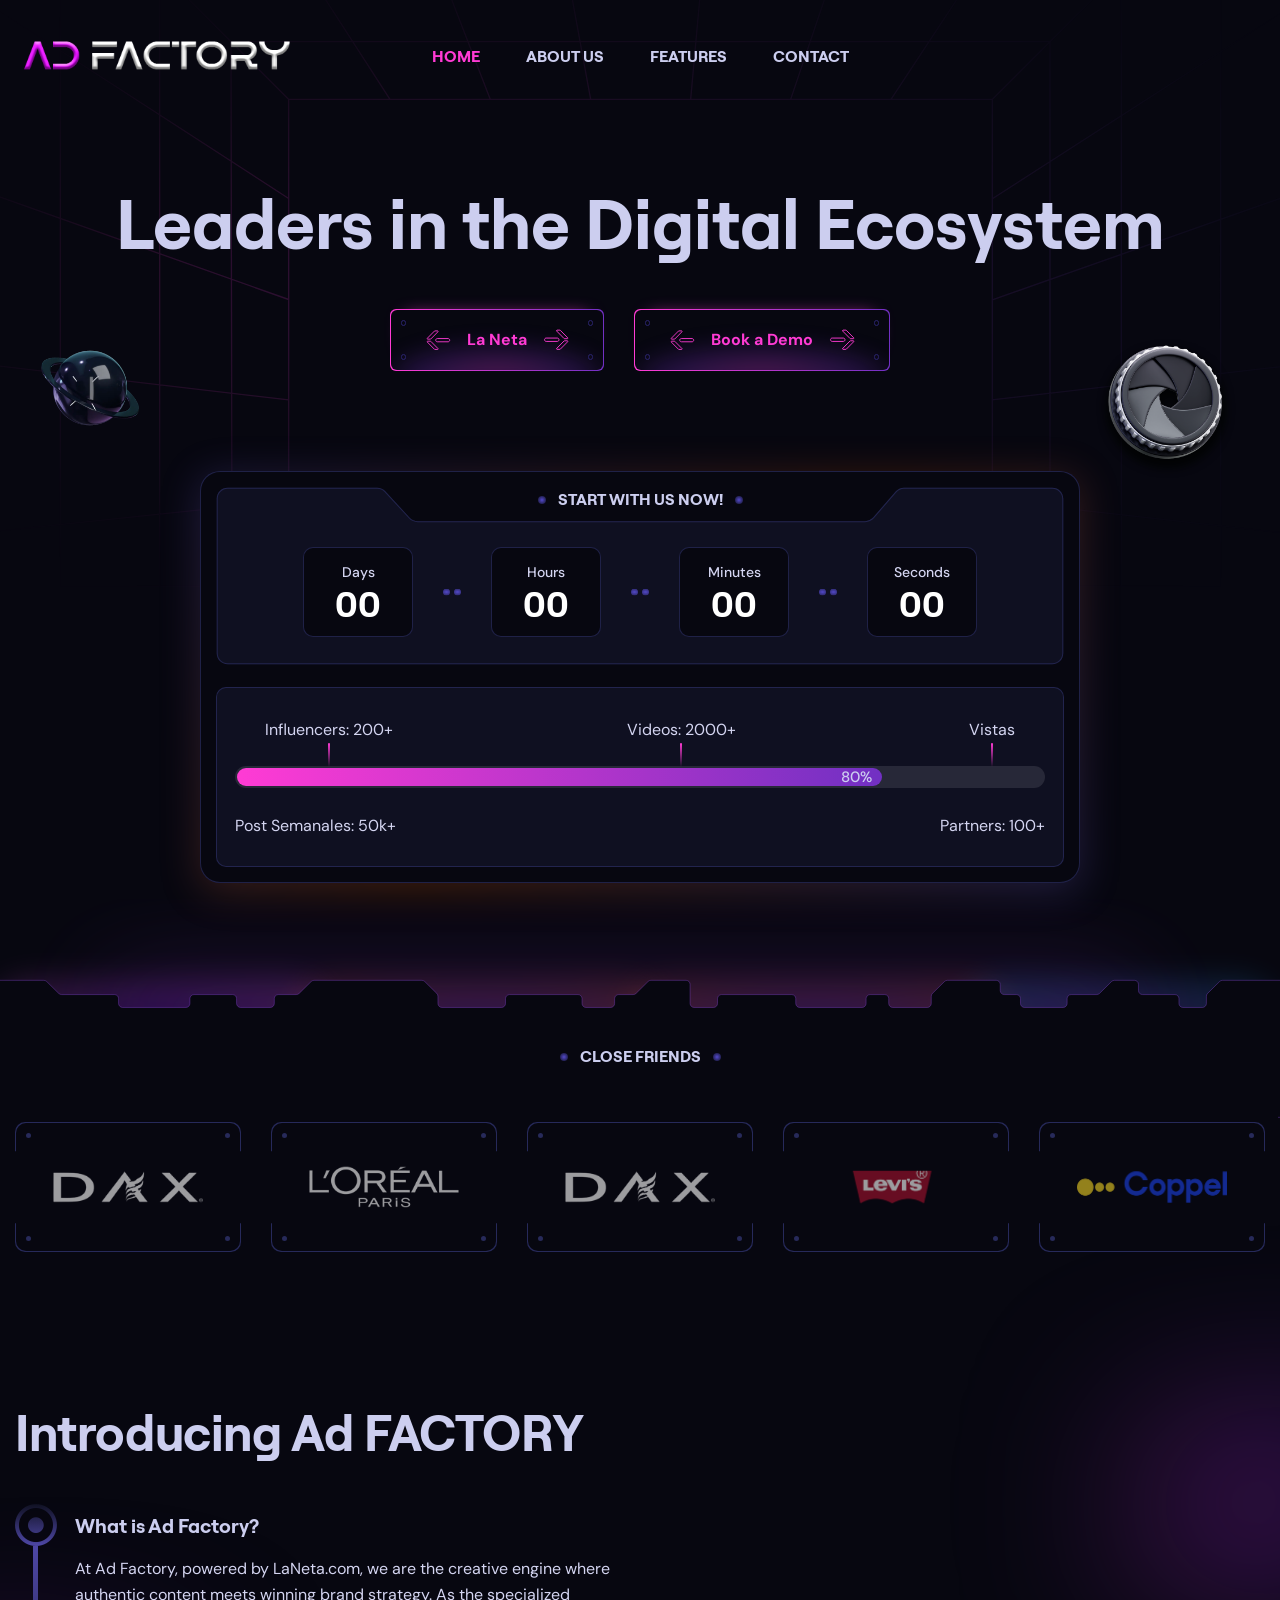
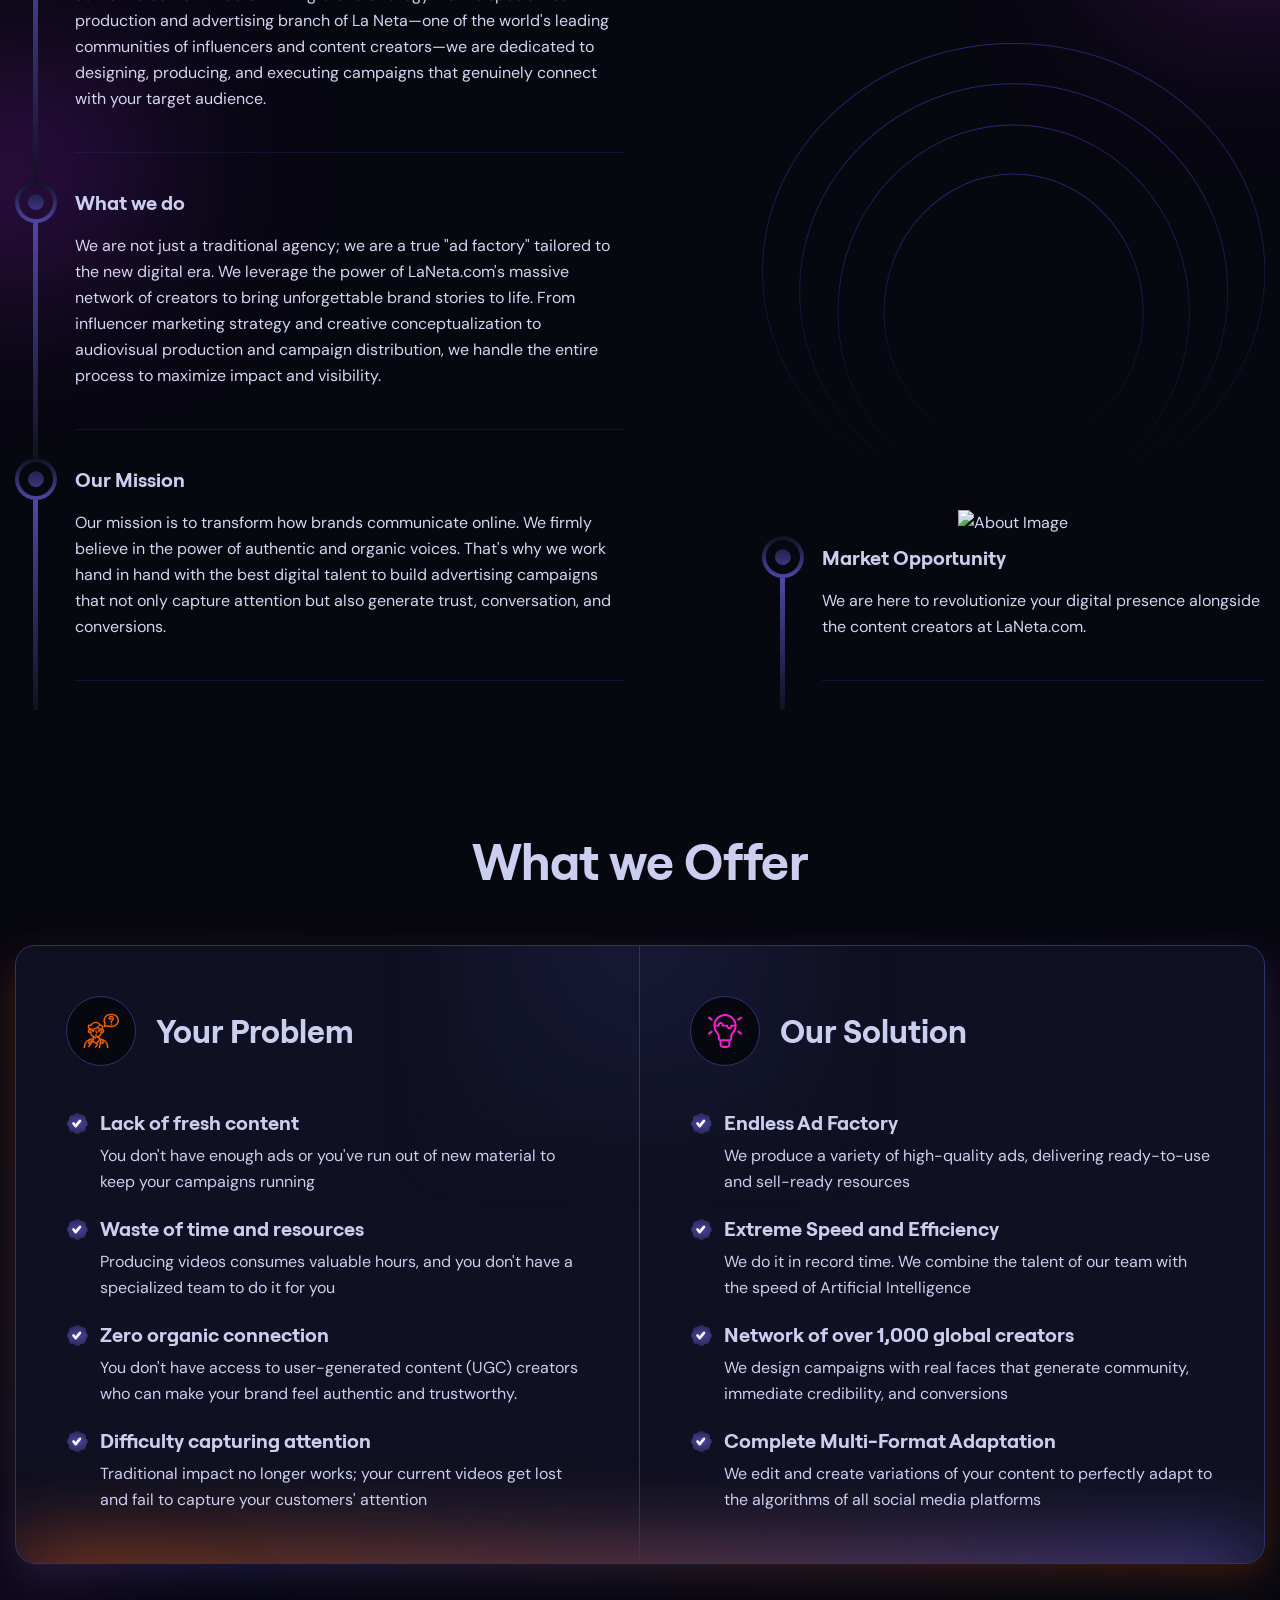
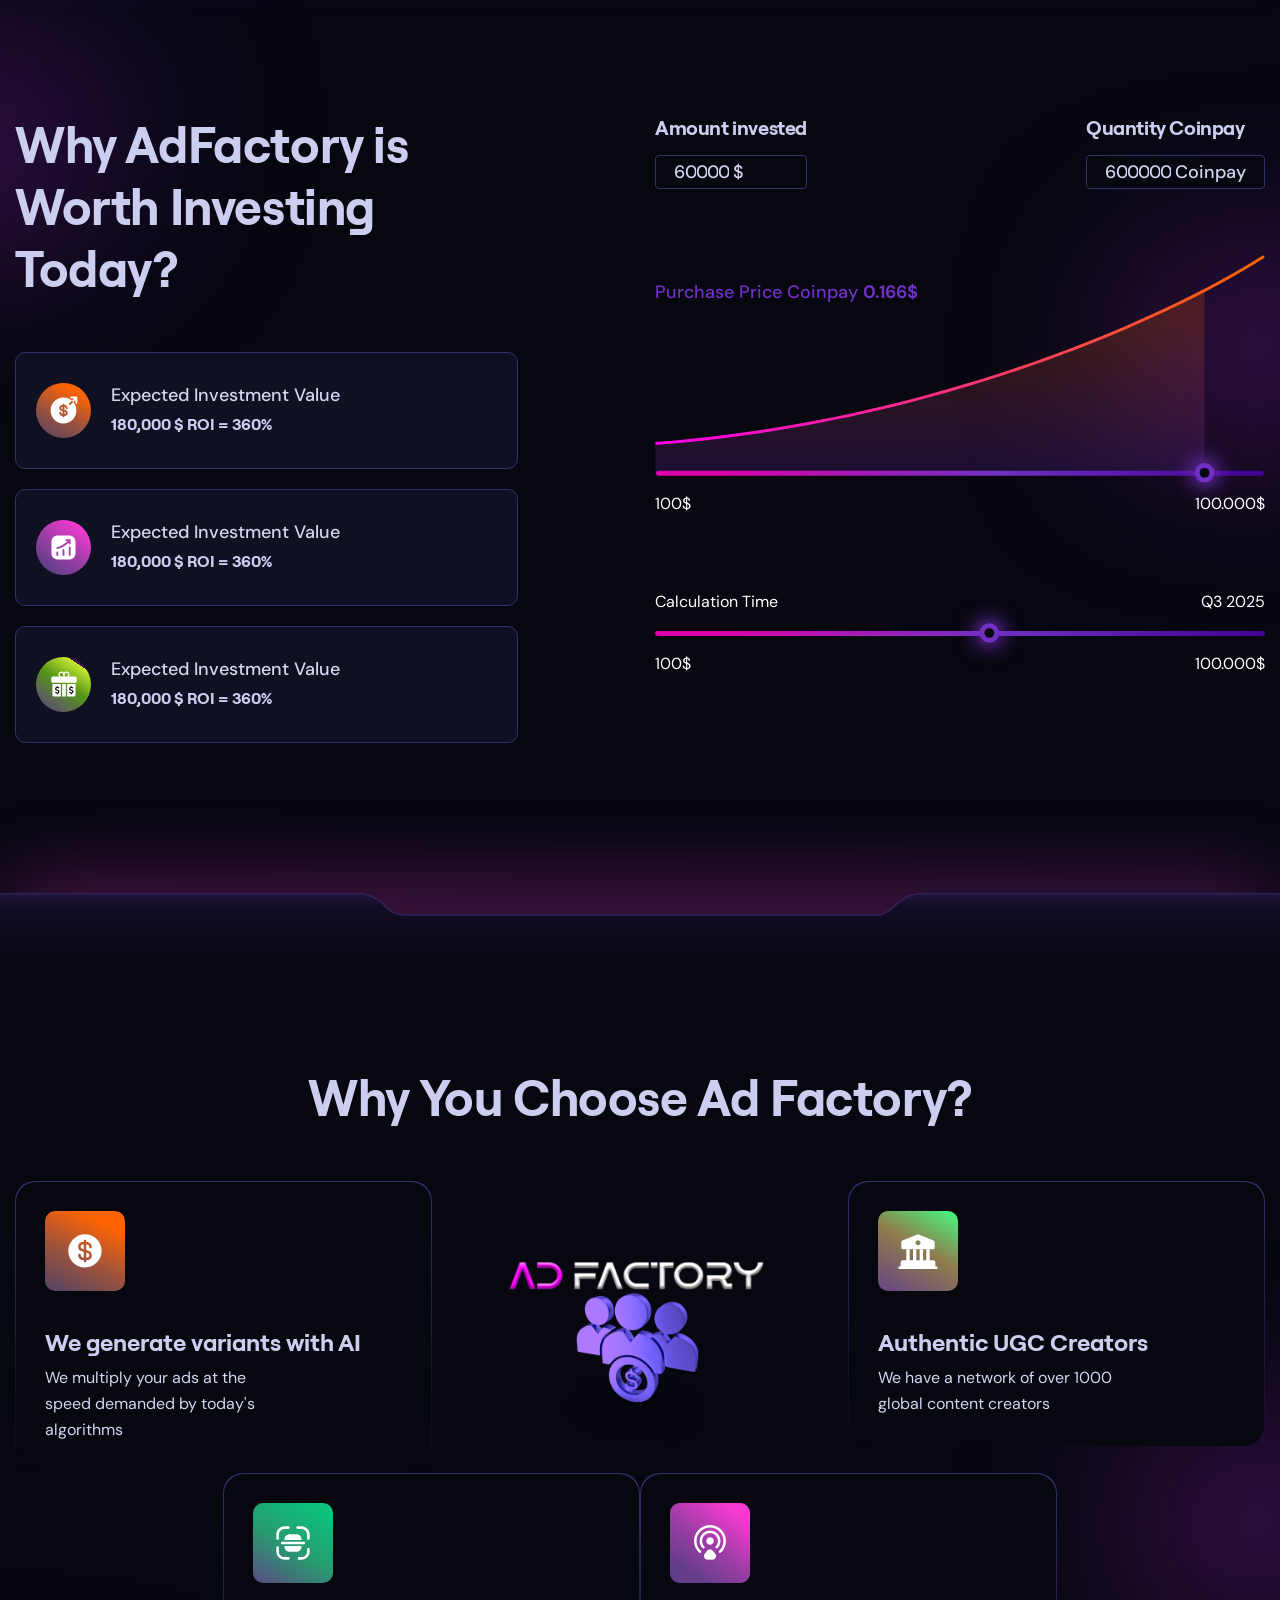
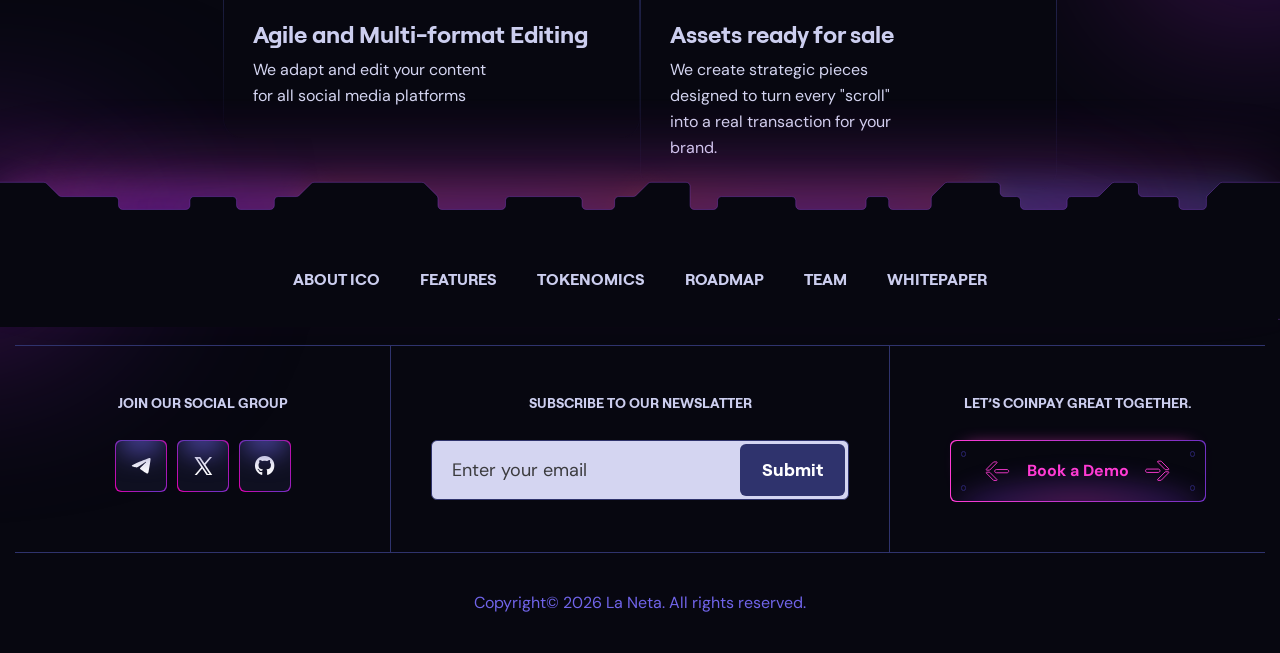
==== commit 66362245: "1.0.2" ====
--- a/index.html
+++ b/index.html
@@ -653,9 +653,9 @@
                       <img src="assets/icons/icon_check.svg" alt="Icon Check">
                     </span>
                     <span class="iconlist_label">
-                      Identify the Issue.
+                      Lack of fresh content
                       <small class="iconlist_info">
-                        We ensure transparency with clear updates.
+                        You don't have enough ads or you've run out of new material to keep your campaigns running
                       </small>
                     </span>
                   </li>
@@ -664,9 +664,9 @@
                       <img src="assets/icons/icon_check.svg" alt="Icon Check">
                     </span>
                     <span class="iconlist_label">
-                      Impact of the Problem.
+                      Waste of time and resources
                       <small class="iconlist_info">
-                        The Problem in an ICO attracts investor confidence.
+                        Producing videos consumes valuable hours, and you don't have a specialized team to do it for you
                       </small>
                     </span>
                   </li>
@@ -675,9 +675,9 @@
                       <img src="assets/icons/icon_check.svg" alt="Icon Check">
                     </span>
                     <span class="iconlist_label">
-                      Reduced Investment.
+                      Zero organic connection
                       <small class="iconlist_info">
-                        Less trust means fewer investments.
+                        You don't have access to user-generated content (UGC) creators who can make your brand feel authentic and trustworthy.
                       </small>
                     </span>
                   </li>
@@ -686,9 +686,9 @@
                       <img src="assets/icons/icon_check.svg" alt="Icon Check">
                     </span>
                     <span class="iconlist_label">
-                      Scaling and Absolete Tool.
+                      Difficulty capturing attention
                       <small class="iconlist_info">
-                        Limited scalability hinders growth and expansion.
+                        Traditional impact no longer works; your current videos get lost and fail to capture your customers' attention
                       </small>
                     </span>
                   </li>
@@ -707,9 +707,9 @@
                       <img src="assets/icons/icon_check.svg" alt="Icon Check">
                     </span>
                     <span class="iconlist_label">
-                      Introduce the Project and Token.
+                      Endless Ad Factory
                       <small class="iconlist_info">
-                        Our Vision getting your audience
+                        We produce a variety of high-quality ads, delivering ready-to-use and sell-ready resources
                       </small>
                     </span>
                   </li>
@@ -718,9 +718,9 @@
                       <img src="assets/icons/icon_check.svg" alt="Icon Check">
                     </span>
                     <span class="iconlist_label">
-                      Key Features or Innovations.
+                      Extreme Speed ​and Efficiency
                       <small class="iconlist_info">
-                        Advanced tech, top security, and smooth scalability.
+                        We do it in record time. We combine the talent of our team with the speed of Artificial Intelligence
                       </small>
                     </span>
                   </li>
@@ -729,9 +729,9 @@
                       <img src="assets/icons/icon_check.svg" alt="Icon Check">
                     </span>
                     <span class="iconlist_label">
-                      Benefits to Users
+                      Network of over 1,000 global creators
                       <small class="iconlist_info">
-                        Transparency, security, and growth potential.
+                        We design campaigns with real faces that generate community, immediate credibility, and conversions
                       </small>
                     </span>
                   </li>
@@ -740,9 +740,9 @@
                       <img src="assets/icons/icon_check.svg" alt="Icon Check">
                     </span>
                     <span class="iconlist_label">
-                      Global Single-Platform.
+                      Complete Multi-Format Adaptation
                       <small class="iconlist_info">
-                        Seamless access and transactions worldwide.
+                        We edit and create variations of your content to perfectly adapt to the algorithms of all social media platforms
                       </small>
                     </span>
                   </li>
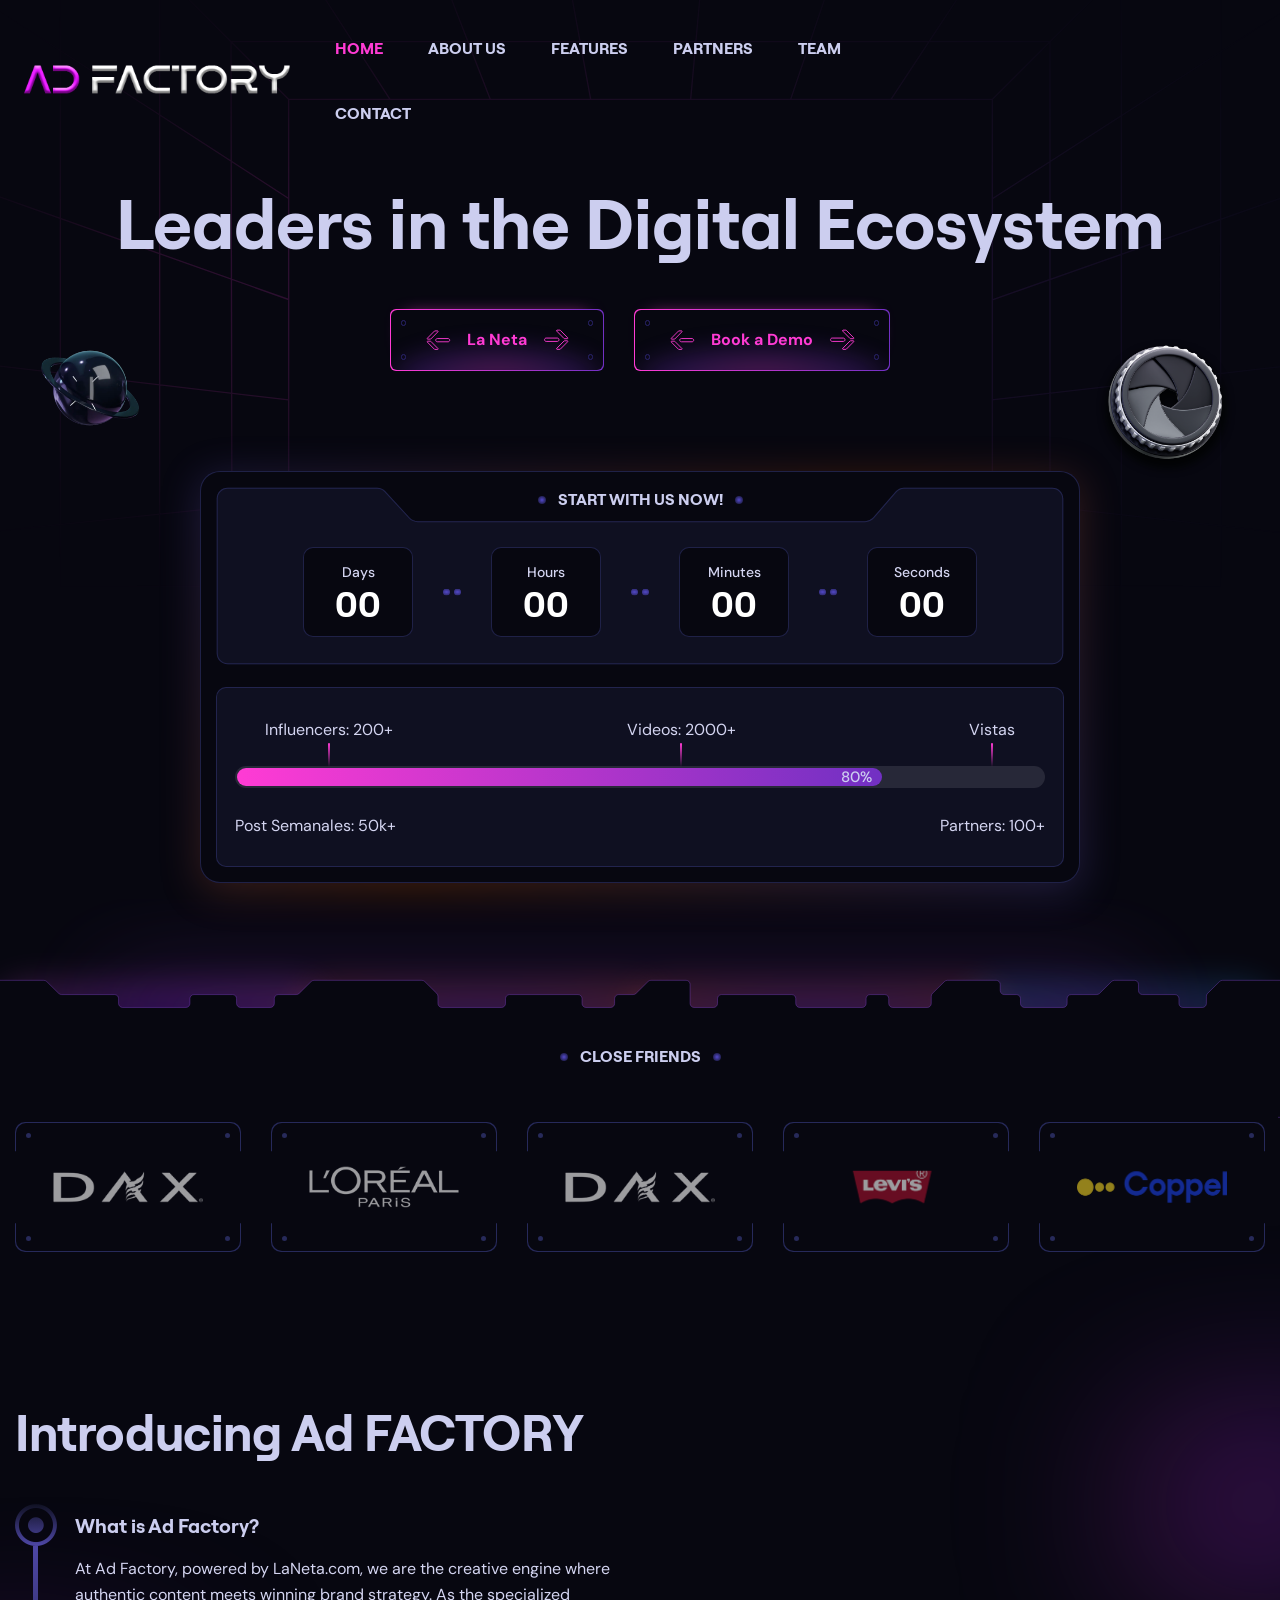
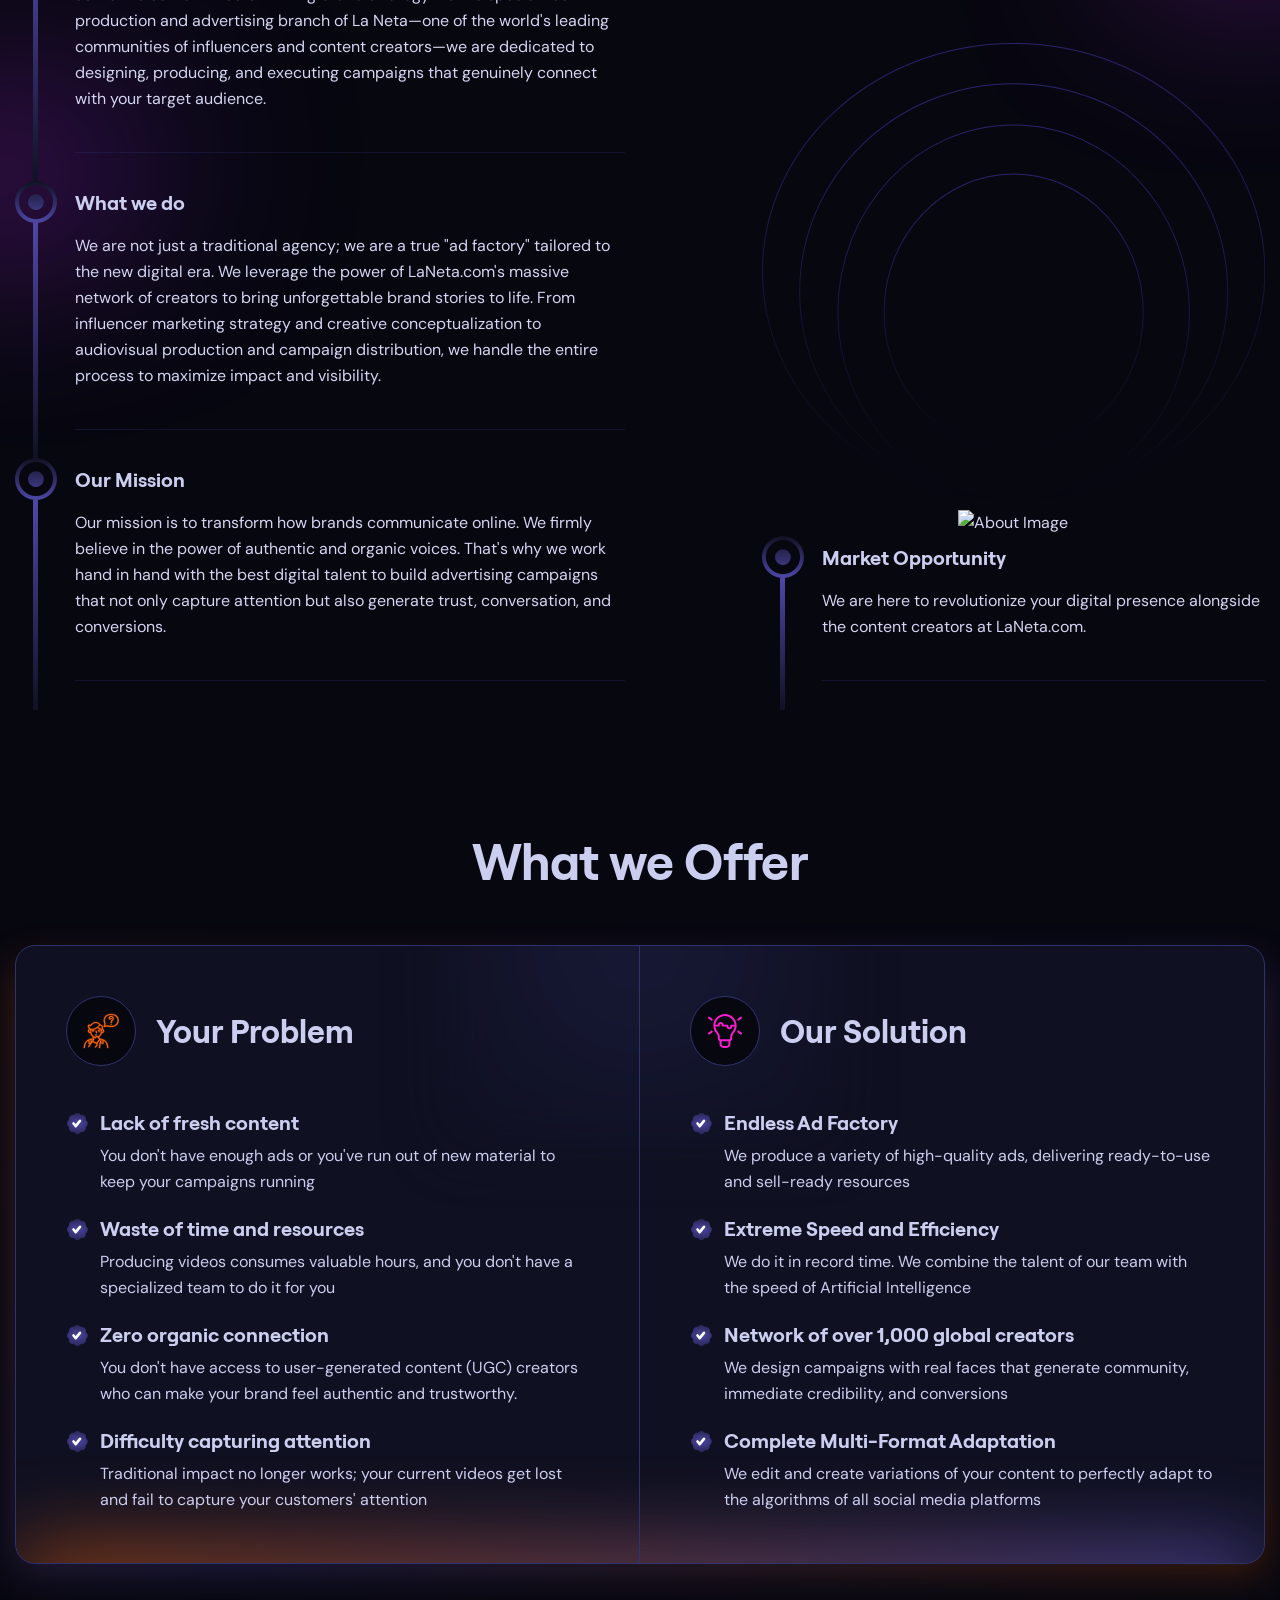
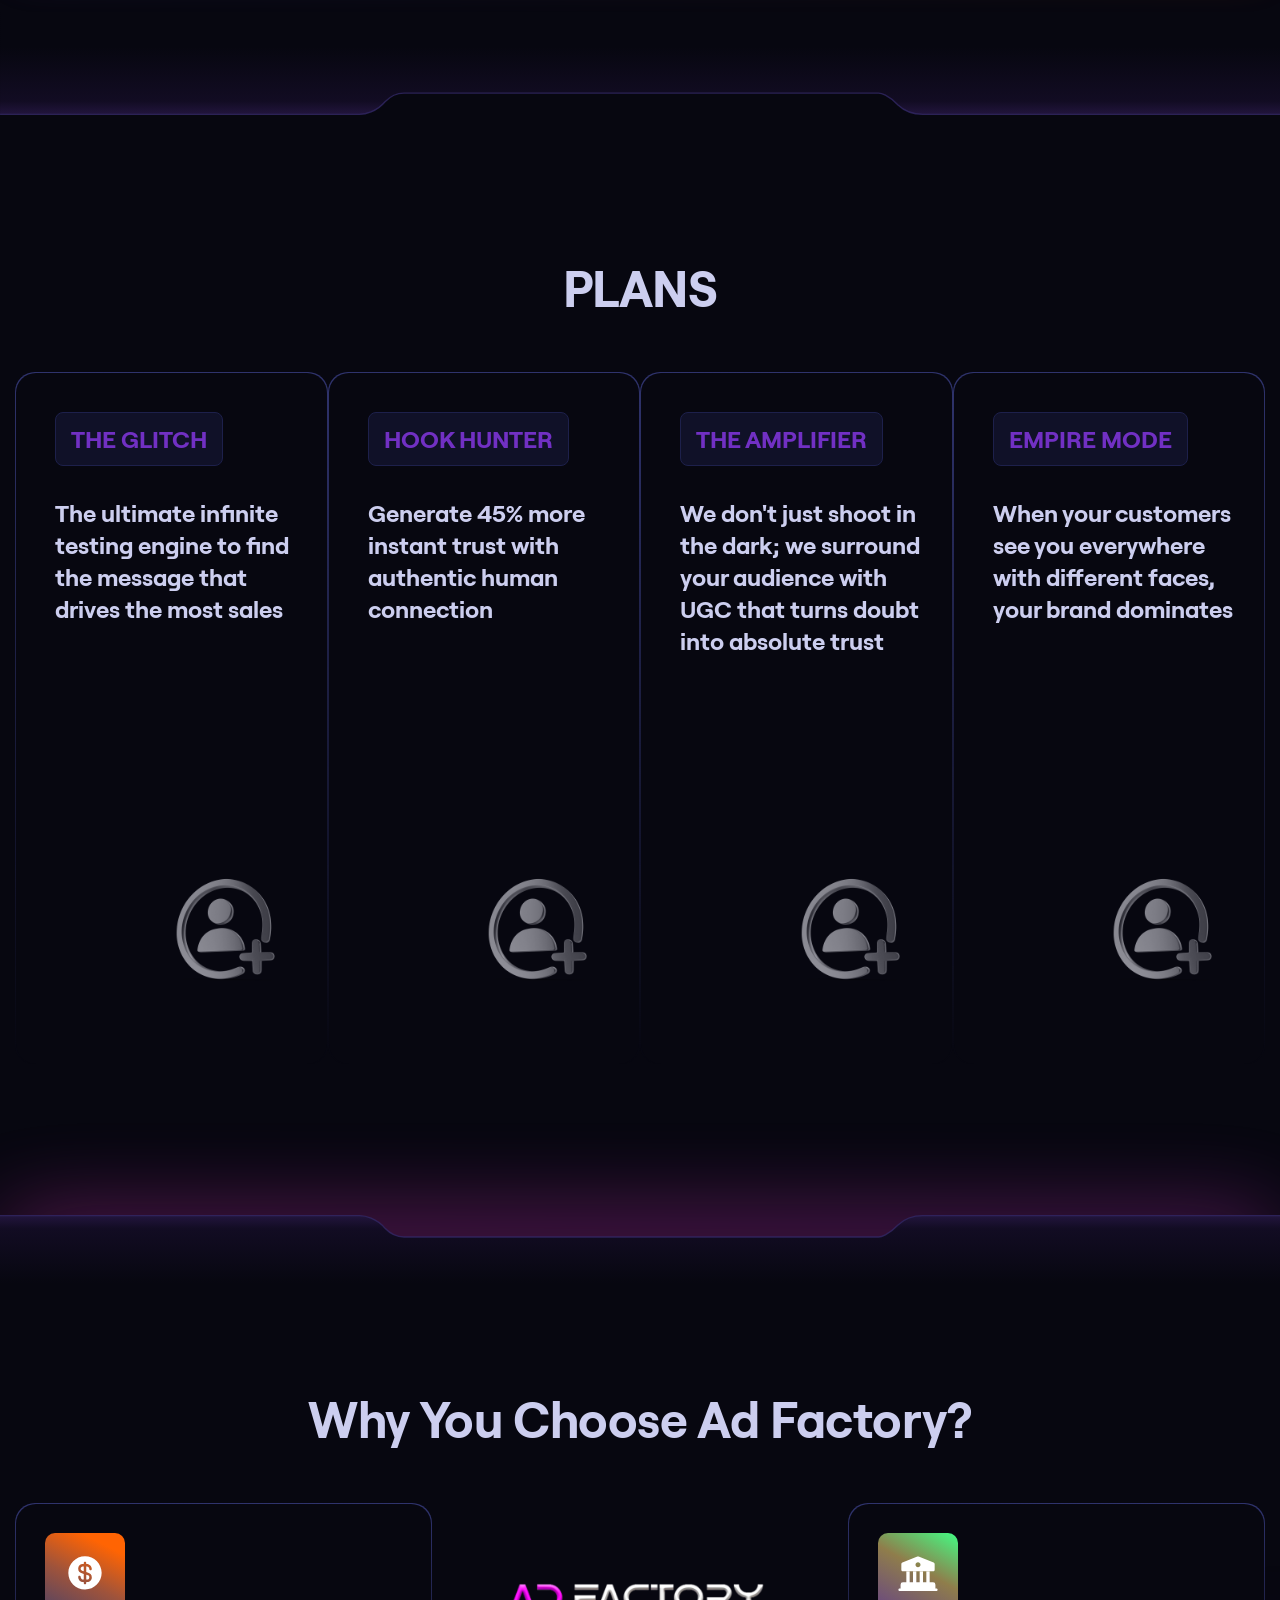
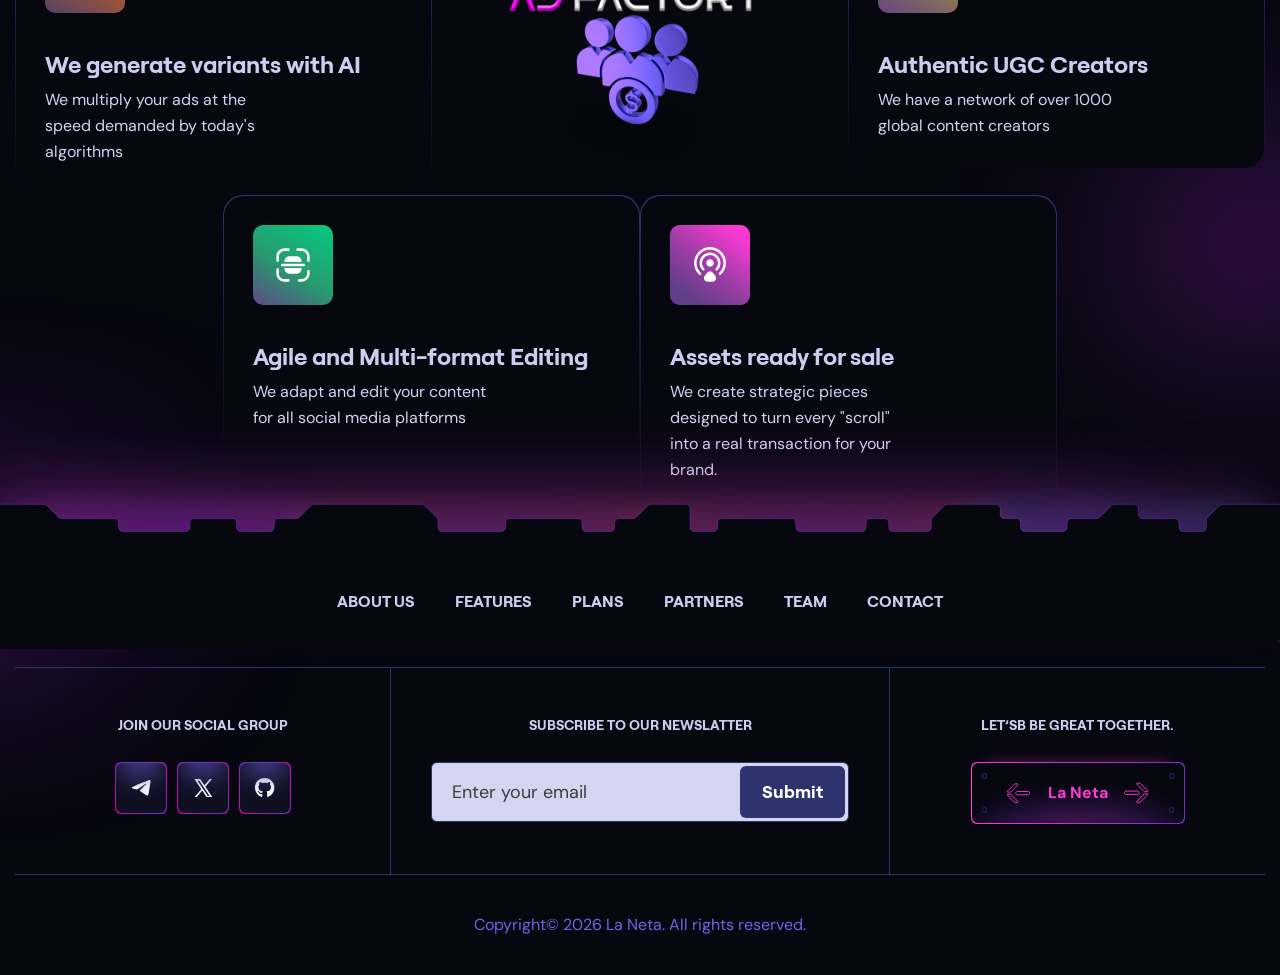
==== commit d5eab948: "1.0.3" ====
--- a/index.html
+++ b/index.html
@@ -107,7 +107,7 @@
                     </li>
                     <li>
                       <a class="nav-link scrollspy_btn" href="">
-                        <span class="nav_link_label" data-text="About ICO">About US</span>
+                        <span class="nav_link_label" data-text="About us">About US</span>
                       </a>
                     </li>
                     <li>
@@ -115,15 +115,20 @@
                         <span class="nav_link_label" data-text="Features">Features</span>
                       </a>
                     </li>
-                    <!--<li class="dropdown">
+                    <li>
+                      <a class="nav-link" href="">
+                        <span class="nav_link_label" data-text="Partners">Partners</span>
+                      </a>
+                    </li>
+                    <li class="dropdown">
                       <a class="nav-link" href="#" id="help_submenu" role="button" data-bs-toggle="dropdown"
                         aria-expanded="false">
-                        <span class="nav_link_label" data-text="Help">Help</span>
-                        <span class="nav_link_icon">
+                        <span class="nav_link_label" data-text="Team">Team</span>
+                        <!--<span class="nav_link_icon">
                           <i class="fa-solid fa-angle-down"></i>
-                        </span>
+                        </span>-->
                       </a>
-                      <ul class="dropdown-menu" aria-labelledby="help_submenu">
+                      <!--<ul class="dropdown-menu" aria-labelledby="help_submenu">
                         <li>
                           <a class="dropdown-item scrollspy_btn" href="">
                             <span class="nav_link_label">Roadmap</span>
@@ -176,8 +181,8 @@
                             </li>
                           </ul>
                         </li>
-                      </ul>
-                    </li>-->
+                      </ul>-->
+                    </li>
                     <li>
                       <a class="nav-link" href="">
                         <span class="nav_link_label" data-text="Contact">Contact</span>
@@ -196,7 +201,7 @@
                   </button>
                 </li>
                 <li>
-                <!--<a class="ico_btn_outline" href="sign_in.html">
+                  <!--<a class="ico_btn_outline" href="sign_in.html">
                     <span class="btn_icon">
                       <i class="fa-solid fa-user"></i>
                     </span>
@@ -677,7 +682,8 @@
                     <span class="iconlist_label">
                       Zero organic connection
                       <small class="iconlist_info">
-                        You don't have access to user-generated content (UGC) creators who can make your brand feel authentic and trustworthy.
+                        You don't have access to user-generated content (UGC) creators who can make your brand feel
+                        authentic and trustworthy.
                       </small>
                     </span>
                   </li>
@@ -688,7 +694,8 @@
                     <span class="iconlist_label">
                       Difficulty capturing attention
                       <small class="iconlist_info">
-                        Traditional impact no longer works; your current videos get lost and fail to capture your customers' attention
+                        Traditional impact no longer works; your current videos get lost and fail to capture your
+                        customers' attention
                       </small>
                     </span>
                   </li>
@@ -720,7 +727,8 @@
                     <span class="iconlist_label">
                       Extreme Speed ​and Efficiency
                       <small class="iconlist_info">
-                        We do it in record time. We combine the talent of our team with the speed of Artificial Intelligence
+                        We do it in record time. We combine the talent of our team with the speed of Artificial
+                        Intelligence
                       </small>
                     </span>
                   </li>
@@ -731,7 +739,8 @@
                     <span class="iconlist_label">
                       Network of over 1,000 global creators
                       <small class="iconlist_info">
-                        We design campaigns with real faces that generate community, immediate credibility, and conversions
+                        We design campaigns with real faces that generate community, immediate credibility, and
+                        conversions
                       </small>
                     </span>
                   </li>
@@ -742,7 +751,8 @@
                     <span class="iconlist_label">
                       Complete Multi-Format Adaptation
                       <small class="iconlist_info">
-                        We edit and create variations of your content to perfectly adapt to the algorithms of all social media platforms
+                        We edit and create variations of your content to perfectly adapt to the algorithms of all social
+                        media platforms
                       </small>
                     </span>
                   </li>
@@ -757,7 +767,7 @@
 
       <!-- Ico Feature Section - Start
         ================================================== -->
-      <section class="ico_feature_section section_space section_decoration">
+      <!--<section class="ico_feature_section section_space section_decoration">
         <div class="container">
           <div class="row justify-content-lg-between">
             <div class="col-lg-5">
@@ -856,8 +866,265 @@
         <div class="decoration_item shape_shadow_2">
           <img src="assets/images/shapes/shape_poligon.svg" alt="Shape Color Shadow">
         </div>
+      </section>-->
+      <!-- Ico Feature Section - End
+        ================================================== -->
+
+      <!-- ICO Roadmap Section - Start
+        ================================================== -->
+      <section id="id_ico_roadmap_section" class="ico_roadmap_section section_space mt-lg-5 section_decoration">
+        <div class="container">
+          <div class="ico_heading_block text-center mt-lg-5 pt-lg-5" data-aos="fade-up" data-aos-duration="600">
+            <h2 class="heading_text mb-0">
+              PLANS
+            </h2>
+          </div>
+
+          <div class="ico_roadmap_flexbox" data-aos="fade-up" data-aos-duration="600" data-aos-delay="100">
+            <div class="roadmap_block">
+              <div class="badge">THE GLITCH</div>
+              <h3 class="heading_text">
+                The ultimate infinite testing engine to find the message that drives the most sales
+              </h3>
+              <ul class="iconlist_block unordered_list_block">
+                <li>
+                  <span class="iconlist_icon">
+                    <i class="fa-solid fa-circle"></i>
+                  </span>
+                  <span class="iconlist_label">
+                    1 AI Avatar
+                  </span>
+                </li>
+                <li>
+                  <span class="iconlist_icon">
+                    <i class="fa-solid fa-circle"></i>
+                  </span>
+                  <span class="iconlist_label">
+                    Two 15-second videos                 
+                  </span>
+                </li>
+                <li>
+                  <span class="iconlist_icon">
+                    <i class="fa-solid fa-circle"></i>
+                  </span>
+                  <span class="iconlist_label">                   
+                    Six 10-second clips
+                  </span>
+                </li>
+                <li>
+                  <span class="iconlist_icon">
+                    <i class="fa-solid fa-circle"></i>
+                  </span>
+                  <span class="iconlist_label">
+                    3 video formats / 24 total content pieces
+                  </span>
+                </li>
+                <li>
+                  <span class="iconlist_icon">
+                    <i class="fa-solid fa-circle"></i>
+                  </span>
+                  <span class="iconlist_label">
+                    21 business days delivery
+                  </span>
+                </li>
+                <li>
+                  <span class="iconlist_icon">
+                    <i class="fa-solid fa-circle"></i>
+                  </span>
+                  <span class="iconlist_label">
+                    1-year usage rights
+                  </span>
+                </li>
+              </ul>
+              <div class="hover_shape">
+                <img src="assets/images/shapes/shape_circle_PNG.png" alt="Shape Circle">
+              </div>
+            </div>
+            <div class="roadmap_block">
+              <div class="badge">HOOK HUNTER</div>
+              <h3 class="heading_text">
+                Generate 45% more instant trust with authentic human connection
+              </h3>
+              <ul class="iconlist_block unordered_list_block">
+                <li>
+                  <span class="iconlist_icon">
+                    <i class="fa-solid fa-circle"></i>
+                  </span>
+                  <span class="iconlist_label">
+                    1 Real UGC Creator
+                  </span>
+                </li>
+                <li>
+                  <span class="iconlist_icon">
+                    <i class="fa-solid fa-circle"></i>
+                  </span>
+                  <span class="iconlist_label">
+                    Two 15-second videos
+                  </span>
+                </li>
+                <li>
+                  <span class="iconlist_icon">
+                    <i class="fa-solid fa-circle"></i>
+                  </span>
+                  <span class="iconlist_label">
+                    Six 10-second clips
+                  </span>
+                </li>
+                <li>
+                  <span class="iconlist_icon">
+                    <i class="fa-solid fa-circle"></i>
+                  </span>
+                  <span class="iconlist_label">
+                    3 video formats / 24 total content pieces
+                  </span>
+                </li>
+                <li>
+                  <span class="iconlist_icon">
+                    <i class="fa-solid fa-circle"></i>
+                  </span>
+                  <span class="iconlist_label">
+                    21 business days delivery
+                  </span>
+                </li>
+                <li>
+                  <span class="iconlist_icon">
+                    <i class="fa-solid fa-circle"></i>
+                  </span>
+                  <span class="iconlist_label">
+                    1-year usage rights
+                  </span>
+                </li>
+              </ul>
+              <div class="hover_shape">
+                <img src="assets/images/shapes/shape_circle_PNG.png" alt="Shape Circle">
+              </div>
+            </div>
+            <div class="roadmap_block">
+              <div class="badge">THE AMPLIFIER</div>
+              <h3 class="heading_text">
+                We don't just shoot in the dark; we surround your audience with UGC that turns doubt into absolute trust
+              </h3>
+              <ul class="iconlist_block unordered_list_block">
+                <li>
+                  <span class="iconlist_icon">
+                    <i class="fa-solid fa-circle"></i>
+                  </span>
+                  <span class="iconlist_label">
+                    3 Real UGC Creators
+                  </span>
+                </li>
+                <li>
+                  <span class="iconlist_icon">
+                    <i class="fa-solid fa-circle"></i>
+                  </span>
+                  <span class="iconlist_label">
+                    Six 15-second videos
+                  </span>
+                </li>
+                <li>
+                  <span class="iconlist_icon">
+                    <i class="fa-solid fa-circle"></i>
+                  </span>
+                  <span class="iconlist_label">
+                    Sixteen 10-second clips.
+                  </span>
+                </li>
+                <li>
+                  <span class="iconlist_icon">
+                    <i class="fa-solid fa-circle"></i>
+                  </span>
+                  <span class="iconlist_label">
+                    3 video formats / 66 total content pieces
+                  </span>
+                </li>
+                <li>
+                  <span class="iconlist_icon">
+                    <i class="fa-solid fa-circle"></i>
+                  </span>
+                  <span class="iconlist_label">
+                    21 business days delivery
+                  </span>
+                </li>
+                <li>
+                  <span class="iconlist_icon">
+                    <i class="fa-solid fa-circle"></i>
+                  </span>
+                  <span class="iconlist_label">
+                    1-year usage rights
+                  </span>
+                </li>
+              </ul>
+              <div class="hover_shape">
+                <img src="assets/images/shapes/shape_circle_PNG.png" alt="Shape Circle">
+              </div>
+            </div>
+            <div class="roadmap_block">
+              <div class="badge">EMPIRE MODE</div>
+              <h3 class="heading_text">
+                When your customers see you everywhere with different faces, your brand dominates
+              </h3>
+              <ul class="iconlist_block unordered_list_block">
+                <li>
+                  <span class="iconlist_icon">
+                    <i class="fa-solid fa-circle"></i>
+                  </span>
+                  <span class="iconlist_label">
+                    5 Real UGC Creators
+                  </span>
+                </li>
+                <li>
+                  <span class="iconlist_icon">
+                    <i class="fa-solid fa-circle"></i>
+                  </span>
+                  <span class="iconlist_label">
+                    Ten 15-second videos
+                  </span>
+                </li>
+                <li>
+                  <span class="iconlist_icon">
+                    <i class="fa-solid fa-circle"></i>
+                  </span>
+                  <span class="iconlist_label">
+                    Thirty 10-second clips
+                  </span>
+                </li>
+                <li>
+                  <span class="iconlist_icon">
+                    <i class="fa-solid fa-circle"></i>
+                  </span>
+                  <span class="iconlist_label">
+                    3 video formats / 120 total content pieces
+                  </span>
+                </li>
+                <li>
+                  <span class="iconlist_icon">
+                    <i class="fa-solid fa-circle"></i>
+                  </span>
+                  <span class="iconlist_label">
+                    21 business days delivery
+                  </span>
+                </li>
+                <li>
+                  <span class="iconlist_icon">
+                    <i class="fa-solid fa-circle"></i>
+                  </span>
+                  <span class="iconlist_label">
+                    1-year usage rights
+                    </s1-year usage rightspan>
+                </li>
+              </ul>
+              <div class="hover_shape">
+                <img src="assets/images/shapes/shape_circle_PNG.png" alt="Shape Circle">
+              </div>
+            </div>
+          </div>
+        </div>
+
+        <div class="decoration_item shape_divider_1">
+          <img src="assets/images/shapes/shape_section_divider_2.svg" alt="Shape Divider">
+        </div>
       </section>
-      <!-- Ico Feature Section - End
+      <!-- ICO Roadmap Section - End
         ================================================== -->
 
       <!-- Service Section - Start
@@ -1105,199 +1372,6 @@
         </section> -->
       <!-- Tokenomics Section - End
       ================================================== -->
-
-      <!-- ICO Roadmap Section - Start
-        ================================================== -->
-      <!--<section id="id_ico_roadmap_section" class="ico_roadmap_section section_space mt-lg-5 section_decoration">
-        <div class="container">
-          <div class="ico_heading_block text-center mt-lg-5 pt-lg-5" data-aos="fade-up" data-aos-duration="600">
-            <h2 class="heading_text mb-0">
-              PLANS
-            </h2>
-          </div>
-
-          <div class="ico_roadmap_flexbox" data-aos="fade-up" data-aos-duration="600" data-aos-delay="100">
-            <div class="roadmap_block">
-              <div class="badge">The Taster</div>
-              <h3 class="heading_text">
-                Concept & Planning
-              </h3>
-              <ul class="iconlist_block unordered_list_block">
-                <li>
-                  <span class="iconlist_icon">
-                    <i class="fa-solid fa-circle"></i>
-                  </span>
-                  <span class="iconlist_label">
-                    Conduct in-depth analysis to identify market opportunities and challenges.
-                  </span>
-                </li>
-                <li>
-                  <span class="iconlist_icon">
-                    <i class="fa-solid fa-circle"></i>
-                  </span>
-                  <span class="iconlist_label">
-                    Develop a clear and innovative concept tailored to industry needs.
-                  </span>
-                </li>
-                <li>
-                  <span class="iconlist_icon">
-                    <i class="fa-solid fa-circle"></i>
-                  </span>
-                  <span class="iconlist_label">
-                    Prepare a comprehensive document detailing the project’s vision, goals, and tokenomics.
-                  </span>
-                </li>
-              </ul>
-              <div class="hover_shape">
-                <img src="assets/images/shapes/shape_circle_PNG.png" alt="Shape Circle">
-              </div>
-            </div>
-            <div class="roadmap_block">
-              <div class="badge">The Glitch</div>
-              <h3 class="heading_text">
-                Community Building
-              </h3>
-              <ul class="iconlist_block unordered_list_block">
-                <li>
-                  <span class="iconlist_icon">
-                    <i class="fa-solid fa-circle"></i>
-                  </span>
-                  <span class="iconlist_label">
-                    Connect with potential investors and users to create awareness.
-                  </span>
-                </li>
-                <li>
-                  <span class="iconlist_icon">
-                    <i class="fa-solid fa-circle"></i>
-                  </span>
-                  <span class="iconlist_label">
-                    Leverage social platforms to grow the community and keep them informed.
-                  </span>
-                </li>
-                <li>
-                  <span class="iconlist_icon">
-                    <i class="fa-solid fa-circle"></i>
-                  </span>
-                  <span class="iconlist_label">
-                    Offer rewards and bonuses to early supporters to build trust.
-                  </span>
-                </li>
-                <li>
-                  <span class="iconlist_icon">
-                    <i class="fa-solid fa-circle"></i>
-                  </span>
-                  <span class="iconlist_label">
-                    Host AMAs and sessions to engage.
-                  </span>
-                </li>
-              </ul>
-              <div class="hover_shape">
-                <img src="assets/images/shapes/shape_circle_PNG.png" alt="Shape Circle">
-              </div>
-            </div>
-            <div class="roadmap_block">
-              <div class="badge">Hook Hunter</div>
-              <h3 class="heading_text">
-                ICO Launch
-              </h3>
-              <ul class="iconlist_block unordered_list_block">
-                <li>
-                  <span class="iconlist_icon">
-                    <i class="fa-solid fa-circle"></i>
-                  </span>
-                  <span class="iconlist_label">
-                    Strong community interest and early investments that build momentum.
-                  </span>
-                </li>
-                <li>
-                  <span class="iconlist_icon">
-                    <i class="fa-solid fa-circle"></i>
-                  </span>
-                  <span class="iconlist_label">
-                    Achieving target funding goals during the ICO period, project viability.
-                  </span>
-                </li>
-                <li>
-                  <span class="iconlist_icon">
-                    <i class="fa-solid fa-circle"></i>
-                  </span>
-                  <span class="iconlist_label">
-                    Successful listing on major exchanges, increasing liquidity and user access.
-                  </span>
-                </li>
-                <li>
-                  <span class="iconlist_icon">
-                    <i class="fa-solid fa-circle"></i>
-                  </span>
-                  <span class="iconlist_label">
-                    Key feature milestones achieved.
-                  </span>
-                </li>
-              </ul>
-              <div class="hover_shape">
-                <img src="assets/images/shapes/shape_circle_PNG.png" alt="Shape Circle">
-              </div>
-            </div>
-            <div class="roadmap_block">
-              <div class="badge">Empire Mode</div>
-              <h3 class="heading_text">
-                Token Distribution
-              </h3>
-              <ul class="iconlist_block unordered_list_block">
-                <li>
-                  <span class="iconlist_icon">
-                    <i class="fa-solid fa-circle"></i>
-                  </span>
-                  <span class="iconlist_label">
-                    Tokens for public sale to investors.
-                  </span>
-                </li>
-                <li>
-                  <span class="iconlist_icon">
-                    <i class="fa-solid fa-circle"></i>
-                  </span>
-                  <span class="iconlist_label">
-                    Allocate tokens for the team.
-                  </span>
-                </li>
-                <li>
-                  <span class="iconlist_icon">
-                    <i class="fa-solid fa-circle"></i>
-                  </span>
-                  <span class="iconlist_label">
-                    Set aside tokens for future needs.
-                  </span>
-                </li>
-                <li>
-                  <span class="iconlist_icon">
-                    <i class="fa-solid fa-circle"></i>
-                  </span>
-                  <span class="iconlist_label">
-                    Tokens will drive community and marketing efforts.
-                  </span>
-                </li>
-                <li>
-                  <span class="iconlist_icon">
-                    <i class="fa-solid fa-circle"></i>
-                  </span>
-                  <span class="iconlist_label">
-                    Reward participants for promotion.
-                  </span>
-                </li>
-              </ul>
-              <div class="hover_shape">
-                <img src="assets/images/shapes/shape_circle_PNG.png" alt="Shape Circle">
-              </div>
-            </div>
-          </div>
-        </div>
-
-        <div class="decoration_item shape_divider_1">
-          <img src="assets/images/shapes/shape_section_divider_2.svg" alt="Shape Divider">
-        </div>
-      </section>-->
-      <!-- ICO Roadmap Section - End
-        ================================================== -->
 
       <!-- Team Section - Start
         ================================================== -->
@@ -3140,44 +3214,44 @@
       <div class="container">
         <ul class="pagelist_block unordered_list justify-content-center text-uppercase">
           <li>
-            <a class="scrollspy_btn" href="#id_ico_about_section">
+            <a class="scrollspy_btn" href="">
               <span class="pagelist_label">
-                About ICO
+                About Us
               </span>
             </a>
           </li>
           <li>
-            <a class="scrollspy_btn" href="#id_ico_service_section">
+            <a class="scrollspy_btn" href="">
               <span class="pagelist_label">
                 Features
               </span>
             </a>
           </li>
           <li>
-            <a class="scrollspy_btn" href="#id_ico_tokenomics_section">
+            <a class="scrollspy_btn" href="">
               <span class="pagelist_label">
-                Tokenomics
+                Plans
               </span>
             </a>
           </li>
           <li>
-            <a class="scrollspy_btn" href="#id_ico_roadmap_section">
+            <a class="scrollspy_btn" href="">
               <span class="pagelist_label">
-                Roadmap
+                Partners
               </span>
             </a>
           </li>
           <li>
-            <a class="scrollspy_btn" href="#id_ico_team_section">
+            <a class="scrollspy_btn" href="">
               <span class="pagelist_label">
                 Team
               </span>
             </a>
           </li>
           <li>
-            <a class="scrollspy_btn" href="#id_ico_whitepaper_section">
+            <a class="scrollspy_btn" href="">
               <span class="pagelist_label">
-                Whitepaper
+                Contact
               </span>
             </a>
           </li>
@@ -3217,7 +3291,7 @@
             </form>
           </div>
           <div class="column">
-            <h3 class="footer_title text-uppercase">Let’s coinpay great together.</h3>
+            <h3 class="footer_title text-uppercase">Let’sB be great together.</h3>
             <a class="ico_creative_btn" href="#!">
               <span class="btn_wrapper">
                 <span class="btn_icon_left">
@@ -3232,7 +3306,7 @@
                       d="M1.44252 9.28834L9.48641 1.16784C9.59281 1.06043 9.73772 1 9.88891 1H13.0081C13.5116 1 13.7649 1.60758 13.4106 1.96525L5.36672 10.0858C5.26033 10.1932 5.11541 10.2536 4.96422 10.2536H1.84502C1.34158 10.2536 1.08822 9.64601 1.44252 9.28834Z" />
                   </svg>
                 </span>
-                <span class="btn_label">Book a Demo</span>
+                <span class="btn_label">La Neta</span>
                 <span class="btn_icon_right">
                   <small class="dot_top"></small>
                   <small class="dot_bottom"></small>
--- a/assets/css/style.css
+++ b/assets/css/style.css
@@ -3670,7 +3670,7 @@
 }
 
 .main_menu_list {
-  gap: 46px;
+  gap: 45px;
 }
 .main_menu_list > li > .nav-link {
   gap: 4px;
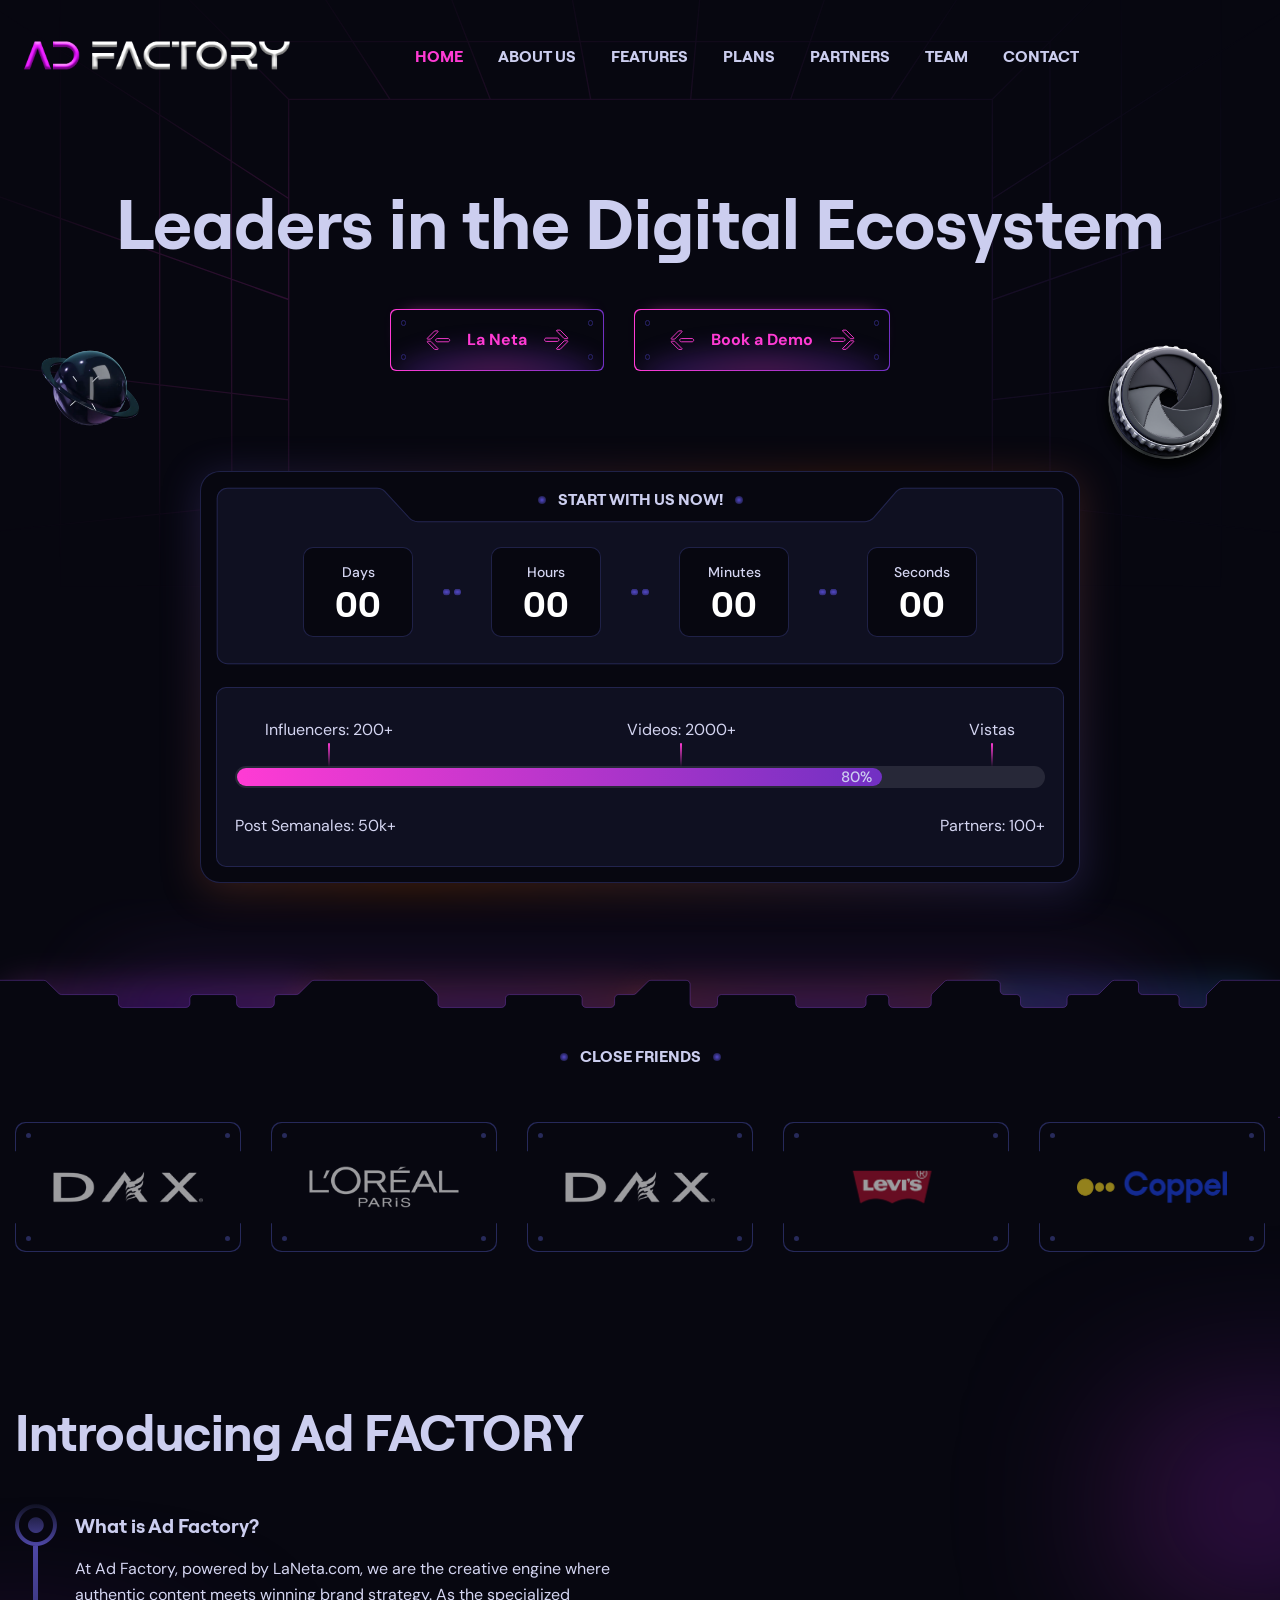
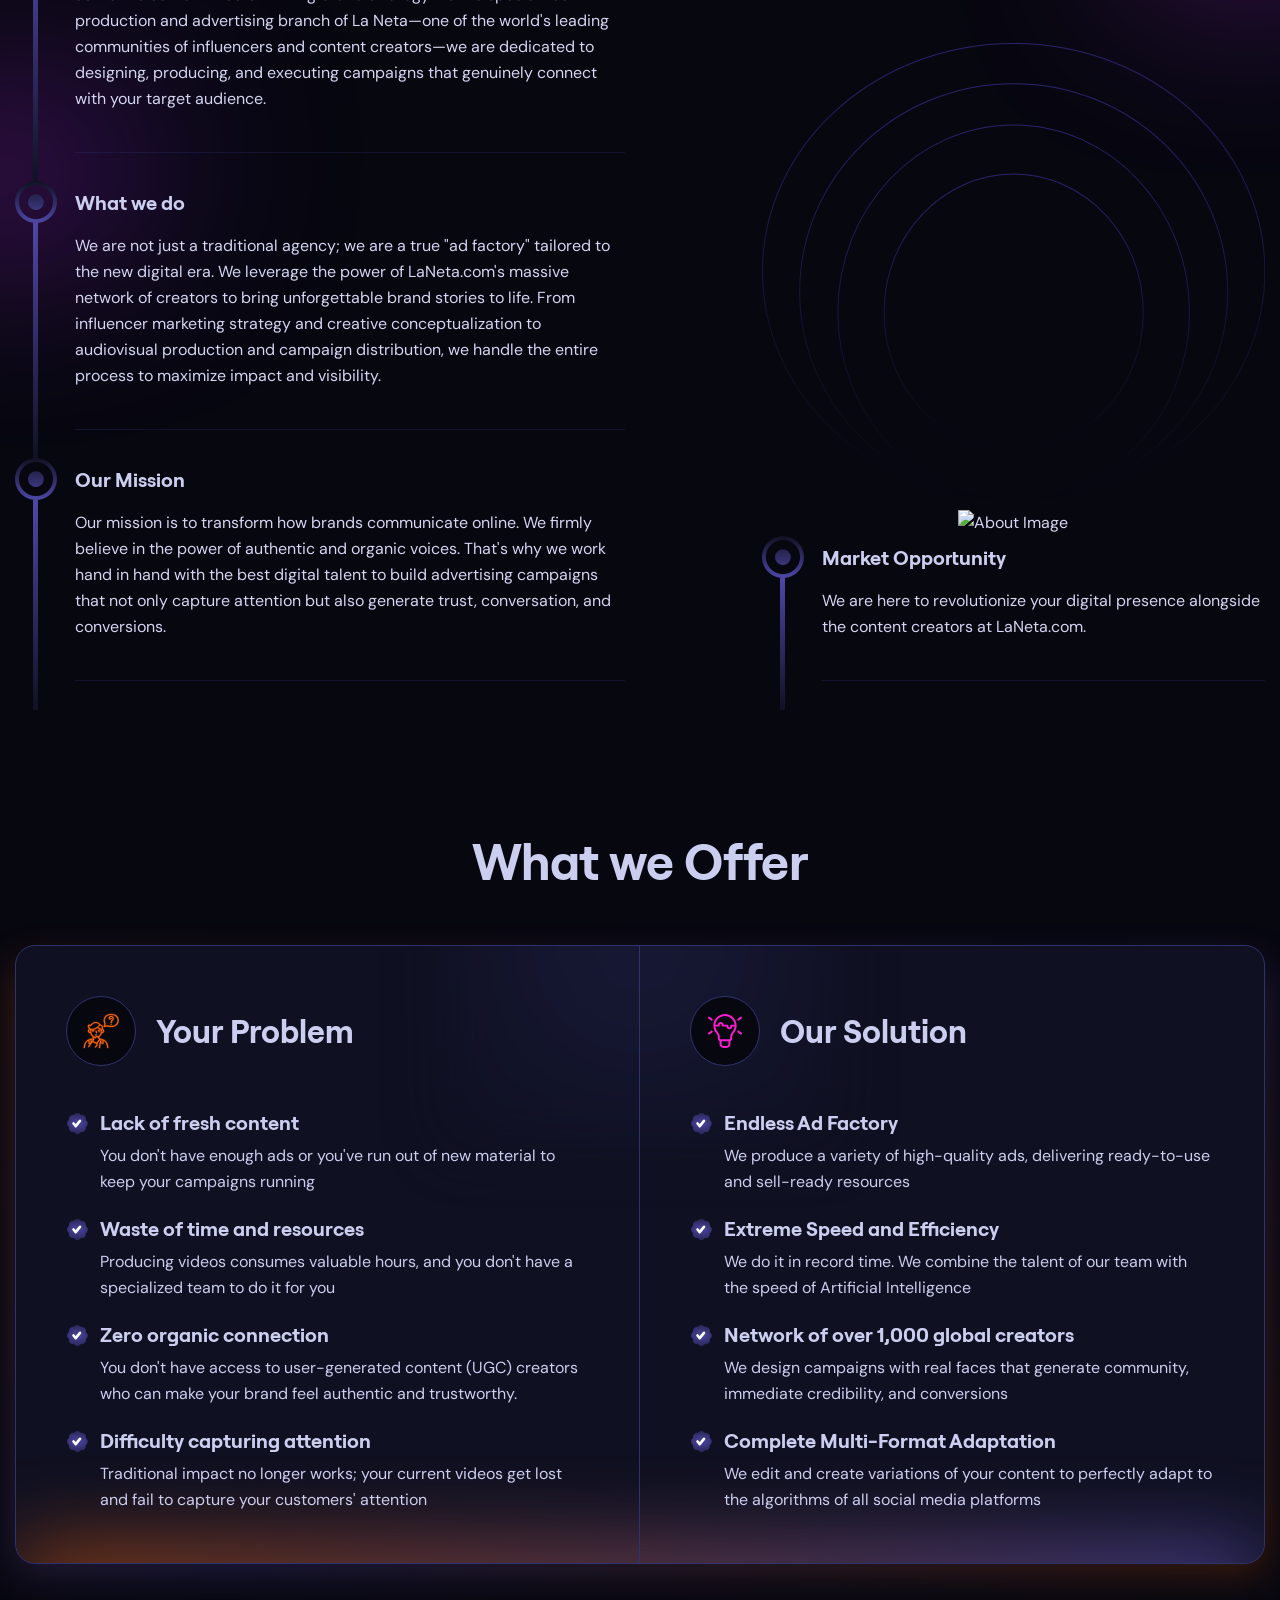
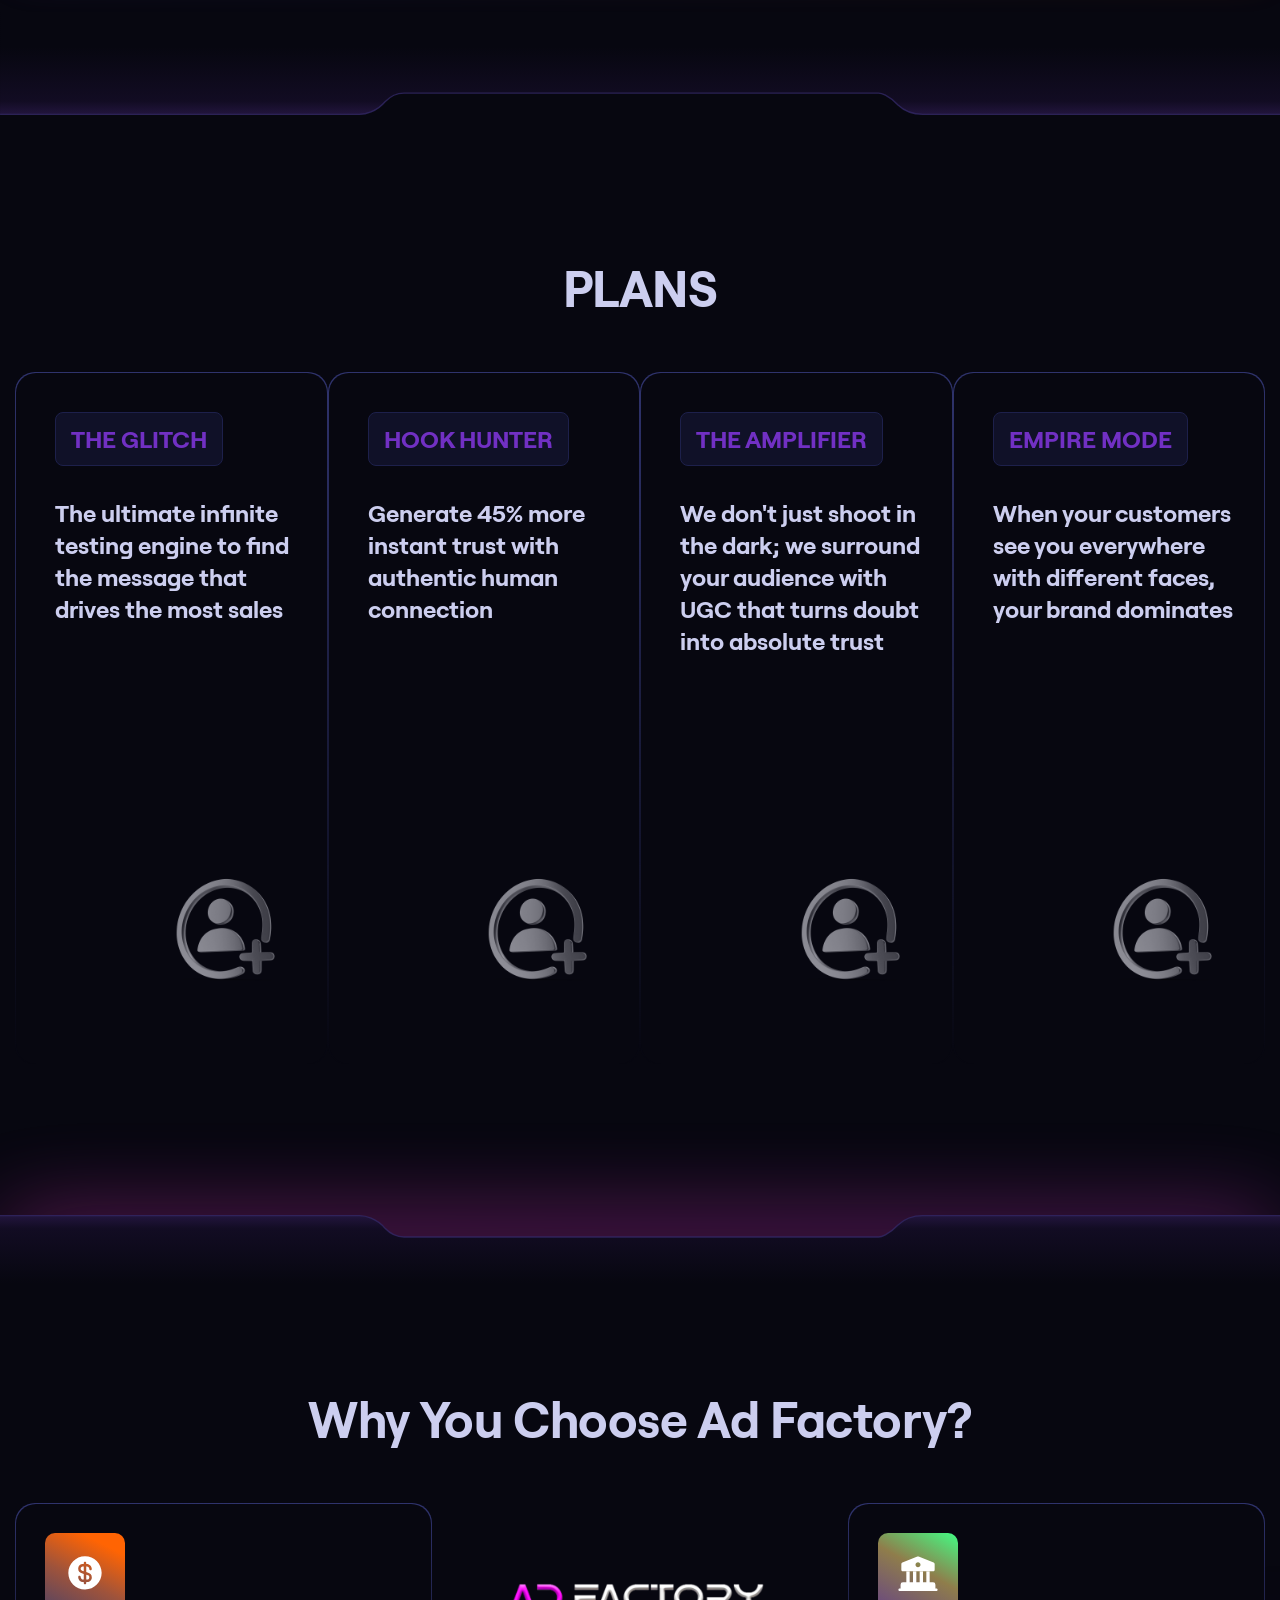
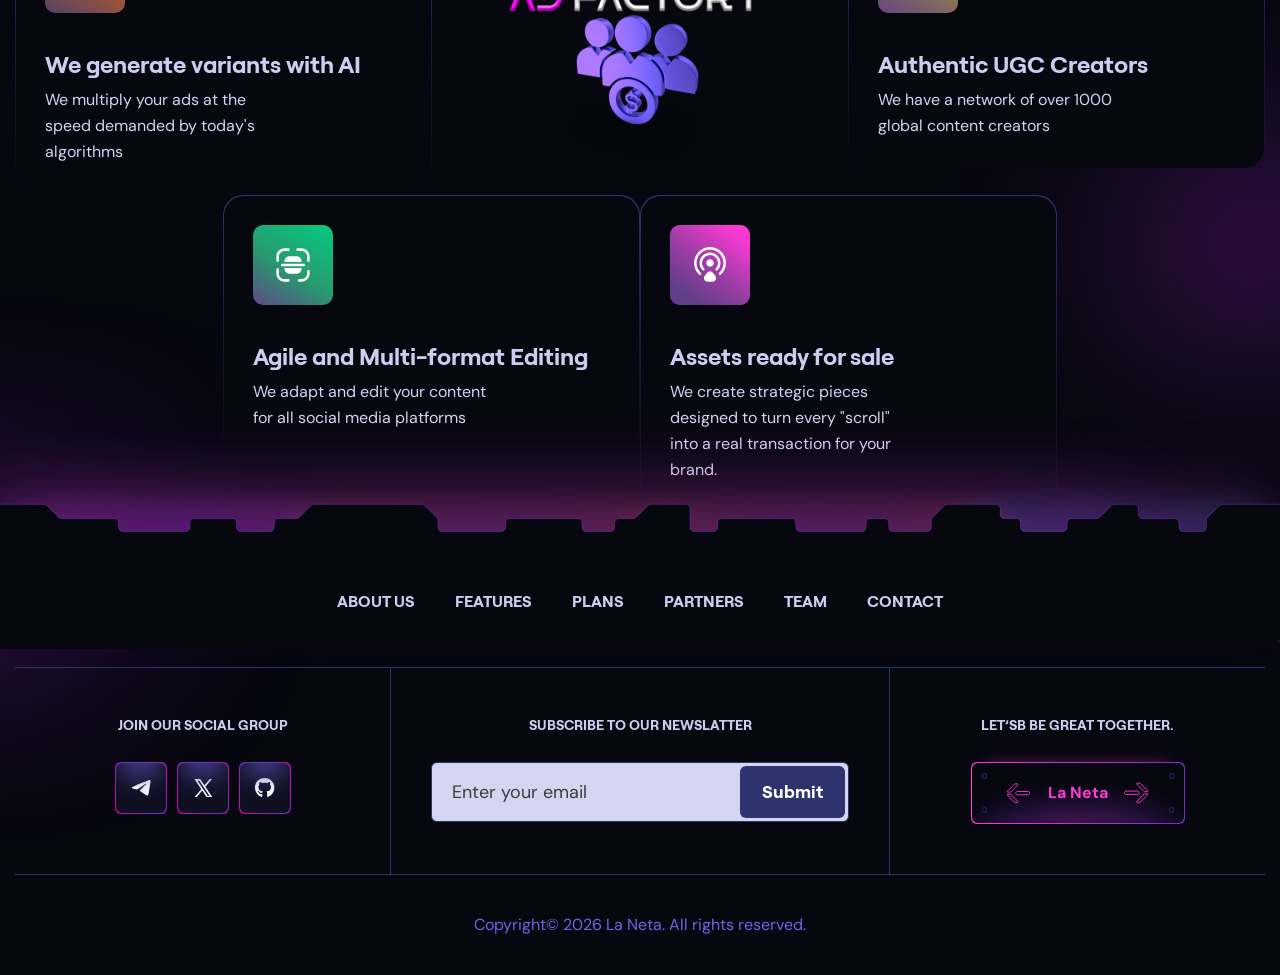
==== commit a7584e63: "1.0.4" ====
--- a/index.html
+++ b/index.html
@@ -75,7 +75,7 @@
                 </a>
               </div>
             </div>
-            <div class="col-lg-6 col-2">
+            <div class="col-lg-8 col-2">
               <nav class="main_menu navbar navbar-expand-lg">
                 <div class="main_menu_inner collapse navbar-collapse justify-content-center" id="main_menu_dropdown">
                   <ul class="main_menu_list unordered_list text-uppercase">
@@ -113,6 +113,11 @@
                     <li>
                       <a class="nav-link scrollspy_btn" href="">
                         <span class="nav_link_label" data-text="Features">Features</span>
+                      </a>
+                    </li>
+                    <li>
+                      <a class="nav-link" href="">
+                        <span class="nav_link_label" data-text="Plans">Plans</span>
                       </a>
                     </li>
                     <li>
@@ -900,14 +905,14 @@
                     <i class="fa-solid fa-circle"></i>
                   </span>
                   <span class="iconlist_label">
-                    Two 15-second videos                 
+                    Two 15-second videos
                   </span>
                 </li>
                 <li>
                   <span class="iconlist_icon">
                     <i class="fa-solid fa-circle"></i>
                   </span>
-                  <span class="iconlist_label">                   
+                  <span class="iconlist_label">
                     Six 10-second clips
                   </span>
                 </li>
--- a/assets/css/style.css
+++ b/assets/css/style.css
@@ -3670,7 +3670,7 @@
 }
 
 .main_menu_list {
-  gap: 45px;
+  gap: 35px;
 }
 .main_menu_list > li > .nav-link {
   gap: 4px;
